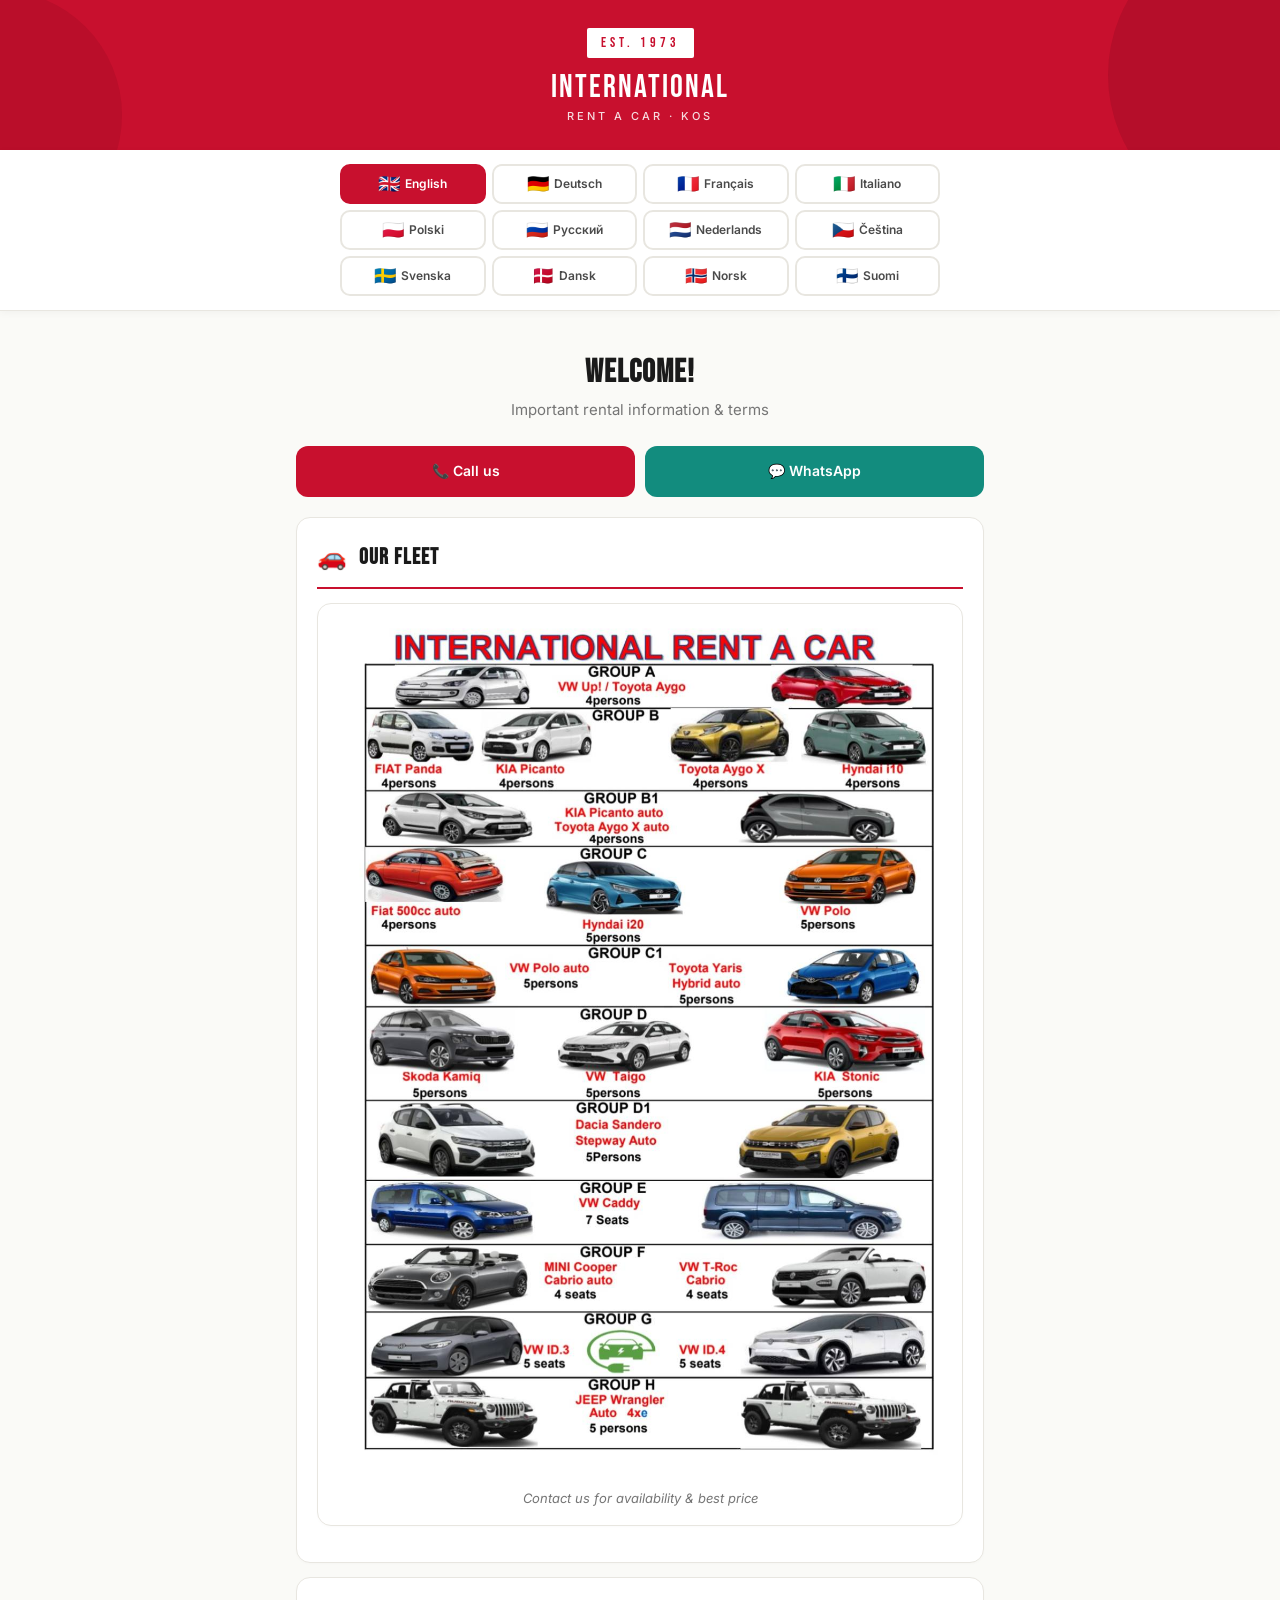
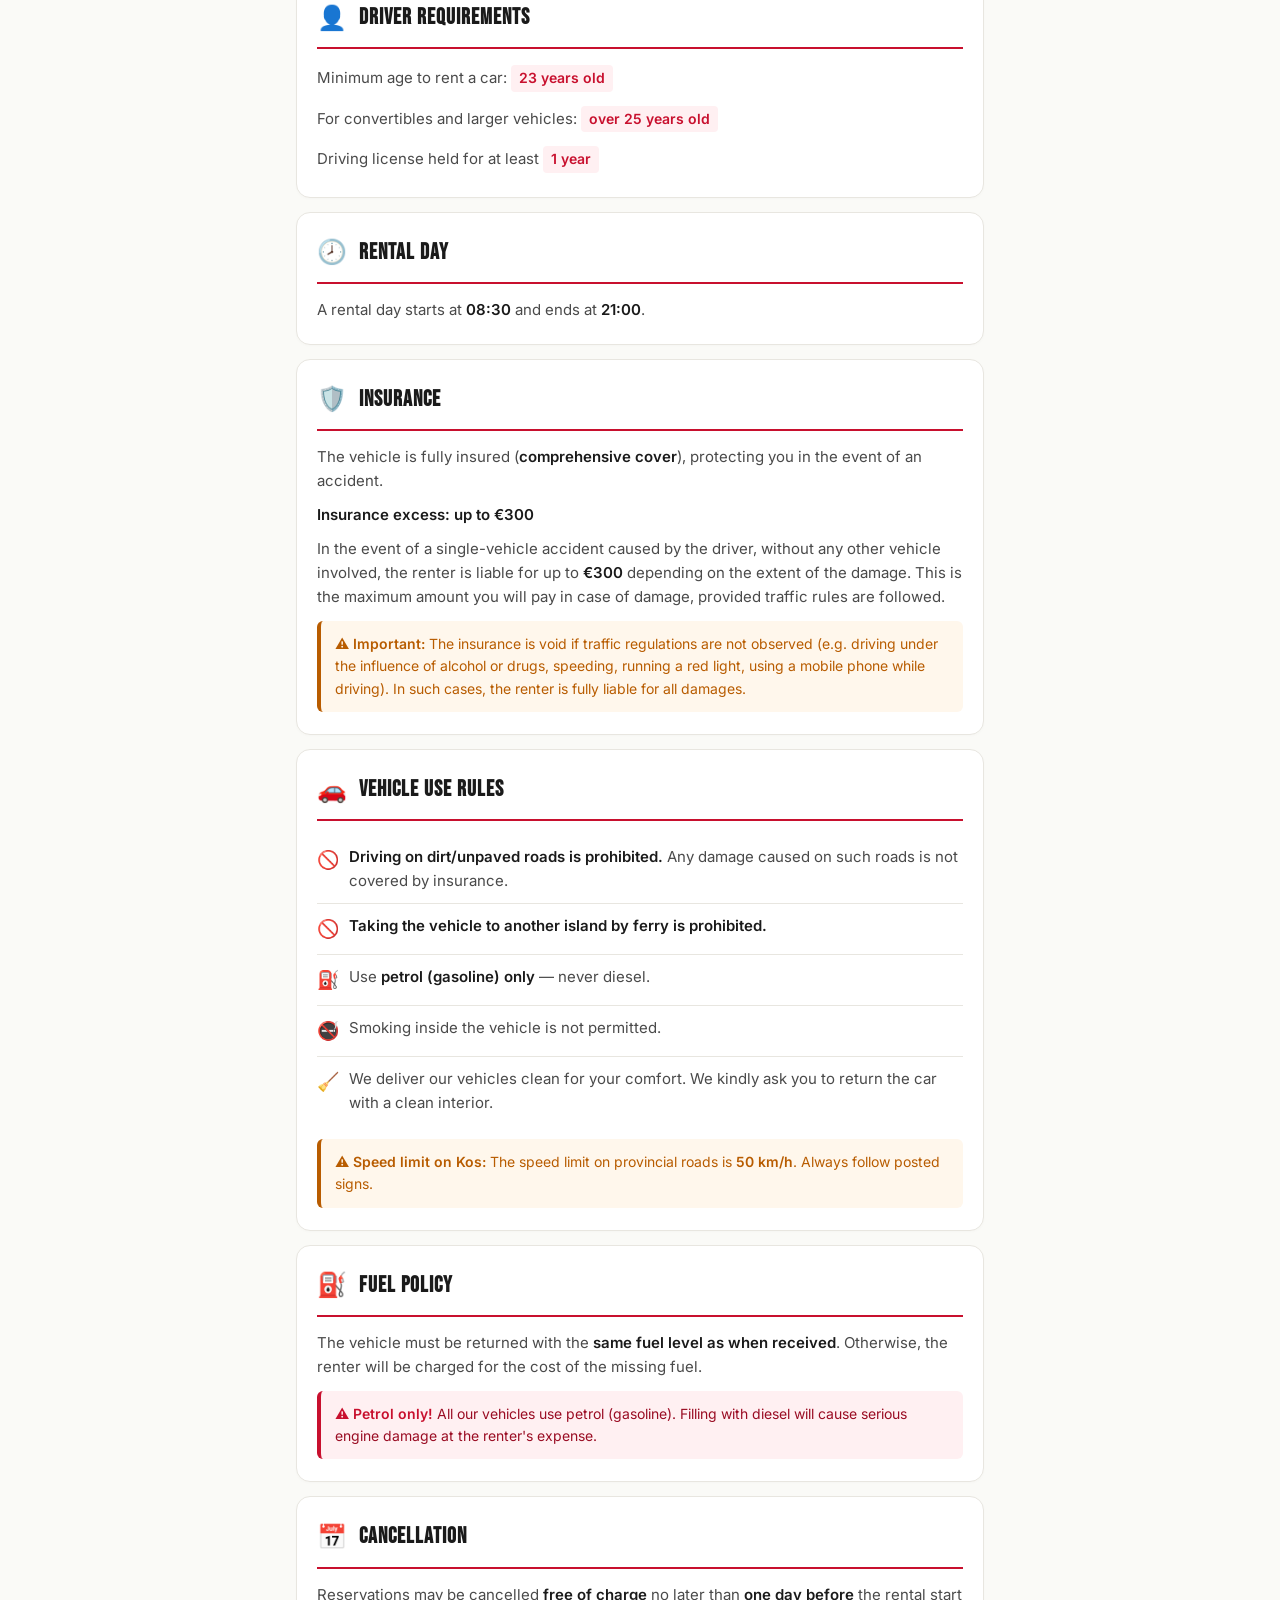
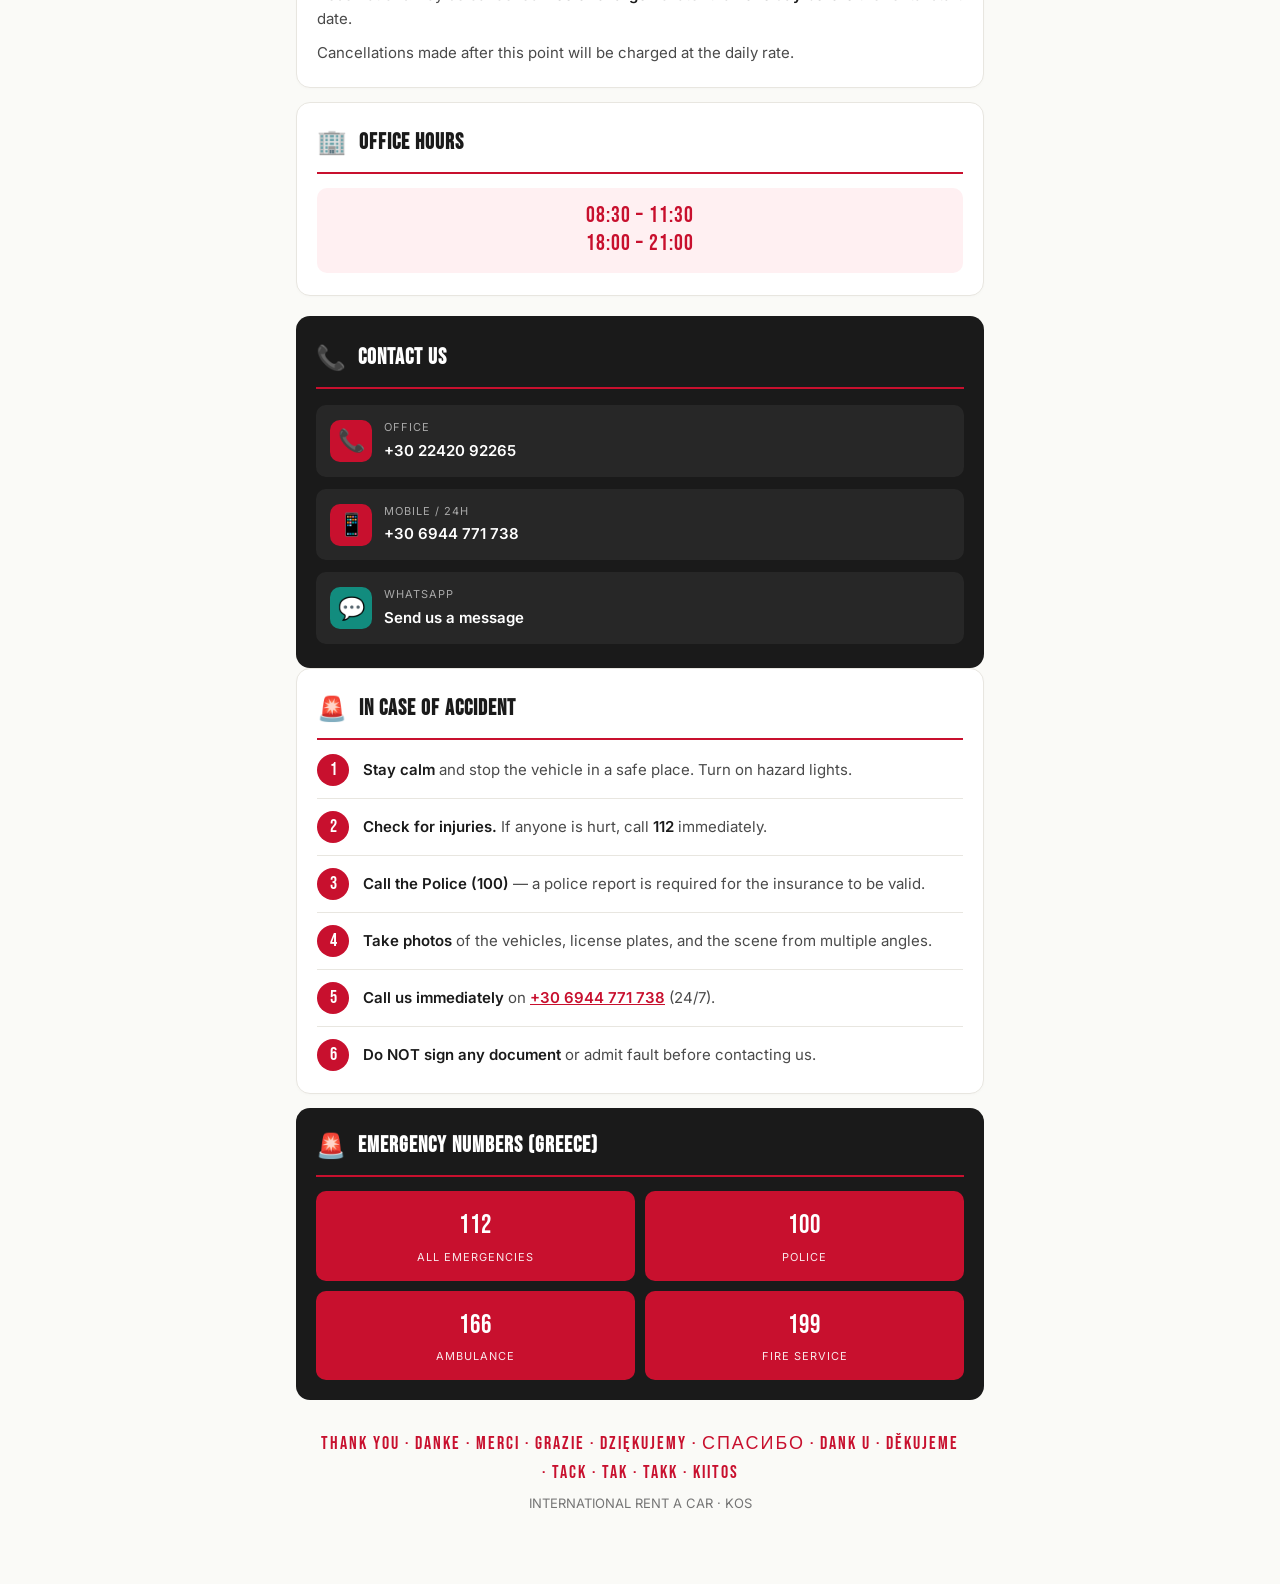
==== index.html @ 48544bf8 "Add files via upload" ====
<!DOCTYPE html>
<html lang="en">
<head>
<meta charset="UTF-8">
<meta name="viewport" content="width=device-width, initial-scale=1.0">
<title>International Rent A Car · Rental Information</title>
<link rel="preconnect" href="https://fonts.googleapis.com">
<link rel="preconnect" href="https://fonts.gstatic.com" crossorigin>
<link href="https://fonts.googleapis.com/css2?family=Bebas+Neue&family=Inter:wght@400;500;600;700&display=swap" rel="stylesheet">
<style>
  :root {
    --red: #c8102e;
    --red-dark: #9a0c23;
    --red-soft: #fff0f2;
    --ink: #1a1a1a;
    --ink-soft: #4a4a4a;
    --ink-mute: #757575;
    --bg: #fafaf7;
    --card: #ffffff;
    --line: #e8e6e0;
    --warn: #b85c00;
    --warn-bg: #fff7ec;
    --green: #128c7e;
    --green-dark: #075e54;
  }

  * { box-sizing: border-box; margin: 0; padding: 0; }
  html { scroll-behavior: smooth; }

  body {
    font-family: 'Inter', -apple-system, BlinkMacSystemFont, sans-serif;
    background: var(--bg);
    color: var(--ink);
    line-height: 1.6;
    -webkit-font-smoothing: antialiased;
    min-height: 100vh;
  }

  .header {
    background: var(--red);
    color: white;
    padding: 28px 20px 24px;
    text-align: center;
    position: relative;
    overflow: hidden;
  }

  .header::before {
    content: '';
    position: absolute;
    top: -50%;
    right: -10%;
    width: 300px;
    height: 300px;
    background: var(--red-dark);
    border-radius: 50%;
    opacity: 0.4;
  }

  .header::after {
    content: '';
    position: absolute;
    bottom: -60%;
    left: -10%;
    width: 250px;
    height: 250px;
    background: var(--red-dark);
    border-radius: 50%;
    opacity: 0.3;
  }

  .header-content { position: relative; z-index: 2; }

  .logo-mark {
    display: inline-block;
    font-family: 'Bebas Neue', sans-serif;
    font-size: 14px;
    letter-spacing: 4px;
    background: white;
    color: var(--red);
    padding: 4px 14px;
    border-radius: 2px;
    margin-bottom: 14px;
  }

  .logo-name {
    font-family: 'Bebas Neue', sans-serif;
    font-size: 32px;
    letter-spacing: 2px;
    line-height: 1;
    margin-bottom: 4px;
  }

  .logo-tagline {
    font-size: 11px;
    letter-spacing: 3px;
    text-transform: uppercase;
    opacity: 0.85;
    font-weight: 500;
  }

  .lang-switcher {
    background: white;
    border-bottom: 1px solid var(--line);
    padding: 14px 12px;
    position: sticky;
    top: 0;
    z-index: 100;
    box-shadow: 0 2px 8px rgba(0,0,0,0.04);
  }

  .lang-grid {
    display: grid;
    grid-template-columns: repeat(4, 1fr);
    gap: 6px;
    max-width: 600px;
    margin: 0 auto;
  }

  .lang-btn {
    background: white;
    border: 2px solid var(--line);
    border-radius: 10px;
    padding: 8px 6px;
    cursor: pointer;
    font-family: inherit;
    font-size: 12px;
    font-weight: 600;
    color: var(--ink-soft);
    display: flex;
    align-items: center;
    justify-content: center;
    gap: 5px;
    transition: all 0.2s;
    white-space: nowrap;
    min-height: 40px;
    overflow: hidden;
    text-overflow: ellipsis;
  }

  .lang-btn:hover { border-color: var(--red); color: var(--red); }
  .lang-btn.active {
    background: var(--red);
    border-color: var(--red);
    color: white;
  }

  .flag { font-size: 18px; line-height: 1; }

  .container {
    max-width: 720px;
    margin: 0 auto;
    padding: 24px 16px 60px;
  }

  .lang-content { display: none; }
  .lang-content.active { display: block; animation: fadeIn 0.3s ease; }

  @keyframes fadeIn {
    from { opacity: 0; transform: translateY(8px); }
    to { opacity: 1; transform: translateY(0); }
  }

  .welcome {
    text-align: center;
    margin-bottom: 24px;
    padding: 20px 16px 0;
  }

  .welcome h1 {
    font-family: 'Bebas Neue', sans-serif;
    font-size: 32px;
    letter-spacing: 1px;
    color: var(--ink);
    margin-bottom: 8px;
    line-height: 1.1;
  }

  .welcome p {
    color: var(--ink-mute);
    font-size: 15px;
  }

  .quick-actions {
    display: grid;
    grid-template-columns: 1fr 1fr;
    gap: 10px;
    margin-bottom: 20px;
  }

  .quick-btn {
    display: flex;
    align-items: center;
    justify-content: center;
    gap: 8px;
    padding: 14px 12px;
    border-radius: 12px;
    text-decoration: none;
    font-weight: 600;
    font-size: 14px;
    transition: transform 0.15s;
    color: white;
  }

  .quick-btn:active { transform: scale(0.97); }
  .quick-btn.call { background: var(--red); }
  .quick-btn.whatsapp { background: var(--green); }

  /* Fleet inline section */
  .fleet-image-card {
    background: var(--card);
    border-radius: 14px;
    padding: 16px;
    margin-bottom: 14px;
    border: 1px solid var(--line);
    box-shadow: 0 1px 3px rgba(0,0,0,0.02);
    text-align: center;
  }

  .fleet-image-card img {
    width: 100%;
    max-width: 100%;
    height: auto;
    border-radius: 8px;
    display: block;
  }

  .fleet-image-card .fleet-note {
    margin-top: 12px;
    font-size: 13px;
    color: var(--ink-mute);
    font-style: italic;
  }

  .section {
    background: var(--card);
    border-radius: 14px;
    padding: 22px 20px;
    margin-bottom: 14px;
    border: 1px solid var(--line);
    box-shadow: 0 1px 3px rgba(0,0,0,0.02);
  }

  .section-header {
    display: flex;
    align-items: center;
    gap: 12px;
    margin-bottom: 14px;
    padding-bottom: 12px;
    border-bottom: 2px solid var(--red);
  }

  .section-icon { font-size: 24px; line-height: 1; }

  .section-title {
    font-family: 'Bebas Neue', sans-serif;
    font-size: 22px;
    letter-spacing: 1px;
    color: var(--ink);
  }

  .section p {
    color: var(--ink-soft);
    font-size: 15px;
    margin-bottom: 10px;
  }

  .section p:last-child { margin-bottom: 0; }

  .section strong {
    color: var(--ink);
    font-weight: 600;
  }

  .highlight {
    background: var(--red-soft);
    color: var(--red);
    padding: 2px 8px;
    border-radius: 4px;
    font-weight: 600;
    font-size: 14px;
    display: inline-block;
    margin: 2px 0;
  }

  .warning-box {
    background: var(--warn-bg);
    border-left: 4px solid var(--warn);
    padding: 12px 14px;
    border-radius: 6px;
    margin-top: 12px;
    font-size: 14px;
    color: var(--warn);
  }

  .warning-box strong { color: var(--warn); }

  .danger-box {
    background: #fff0f2;
    border-left: 4px solid var(--red);
    padding: 12px 14px;
    border-radius: 6px;
    margin-top: 12px;
    font-size: 14px;
    color: var(--red-dark);
  }

  .danger-box strong { color: var(--red); }

  .steps {
    counter-reset: step;
    margin-top: 8px;
  }

  .step {
    display: flex;
    gap: 14px;
    padding: 12px 0;
    border-bottom: 1px solid var(--line);
  }

  .step:last-child { border-bottom: none; padding-bottom: 0; }
  .step:first-child { padding-top: 0; }

  .step-num {
    counter-increment: step;
    flex-shrink: 0;
    width: 32px;
    height: 32px;
    background: var(--red);
    color: white;
    border-radius: 50%;
    display: flex;
    align-items: center;
    justify-content: center;
    font-family: 'Bebas Neue', sans-serif;
    font-size: 18px;
  }

  .step-num::before { content: counter(step); }

  .step-text {
    flex: 1;
    color: var(--ink-soft);
    font-size: 15px;
    padding-top: 4px;
  }

  .step-text strong { color: var(--ink); }

  .rules-list {
    margin-top: 8px;
    padding: 0;
    list-style: none;
  }

  .rules-list li {
    padding: 10px 0;
    border-bottom: 1px solid var(--line);
    color: var(--ink-soft);
    font-size: 15px;
    display: flex;
    gap: 10px;
    align-items: flex-start;
  }

  .rules-list li:last-child { border-bottom: none; }

  .rules-list .rule-icon {
    flex-shrink: 0;
    font-size: 18px;
    margin-top: 1px;
  }

  .contact-card {
    background: var(--ink);
    color: white;
    border-radius: 14px;
    padding: 24px 20px;
    margin-top: 20px;
  }

  .contact-card .section-title { color: white; }
  .contact-card .section-header { border-bottom-color: var(--red); }

  .contact-grid {
    display: grid;
    gap: 12px;
    margin-top: 16px;
  }

  .contact-item {
    background: rgba(255,255,255,0.06);
    padding: 14px;
    border-radius: 10px;
    display: flex;
    align-items: center;
    gap: 12px;
    text-decoration: none;
    color: white;
    transition: background 0.2s;
  }

  .contact-item:hover, .contact-item:active {
    background: rgba(255,255,255,0.12);
  }

  .contact-icon {
    font-size: 22px;
    background: var(--red);
    width: 42px;
    height: 42px;
    border-radius: 10px;
    display: flex;
    align-items: center;
    justify-content: center;
    flex-shrink: 0;
  }

  .contact-icon.wa { background: var(--green); }

  .contact-text { text-align: left; flex: 1; }

  .contact-label {
    font-size: 11px;
    text-transform: uppercase;
    letter-spacing: 1px;
    opacity: 0.6;
    margin-bottom: 2px;
  }

  .contact-value {
    font-size: 15px;
    font-weight: 600;
  }

  .hours-display {
    background: var(--red-soft);
    border-radius: 10px;
    padding: 14px 16px;
    text-align: center;
    margin-top: 8px;
  }

  .hours-display .time {
    font-family: 'Bebas Neue', sans-serif;
    font-size: 22px;
    color: var(--red);
    letter-spacing: 1px;
    line-height: 1.3;
  }

  .emergency {
    background: #1a1a1a;
    border-radius: 14px;
    padding: 20px;
    margin-top: 14px;
    color: white;
  }

  .emergency .section-title { color: white; }

  .emergency-grid {
    display: grid;
    grid-template-columns: 1fr 1fr;
    gap: 10px;
    margin-top: 12px;
  }

  .emergency-item {
    background: var(--red);
    padding: 14px 10px;
    border-radius: 10px;
    text-align: center;
    text-decoration: none;
    color: white;
    transition: transform 0.2s;
  }

  .emergency-item:active { transform: scale(0.97); }

  .emergency-number {
    font-family: 'Bebas Neue', sans-serif;
    font-size: 26px;
    letter-spacing: 1px;
  }

  .emergency-label {
    font-size: 11px;
    text-transform: uppercase;
    letter-spacing: 1px;
    margin-top: 2px;
    opacity: 0.9;
  }

  .footer {
    text-align: center;
    padding: 30px 20px 10px;
    color: var(--ink-mute);
    font-size: 13px;
  }

  .footer .thanks {
    font-family: 'Bebas Neue', sans-serif;
    font-size: 18px;
    letter-spacing: 2px;
    color: var(--red);
    margin-bottom: 6px;
  }

  @media (max-width: 480px) {
    .logo-name { font-size: 26px; }
    .welcome h1 { font-size: 26px; }
    .section-title { font-size: 19px; }
    .lang-btn { font-size: 11px; padding: 6px 4px; gap: 3px; }
    .lang-grid { grid-template-columns: repeat(3, 1fr); gap: 5px; }
    .flag { font-size: 14px; }
    .container { padding: 20px 12px 40px; }
    .section { padding: 18px 16px; }
    .quick-btn { font-size: 13px; padding: 12px 8px; }
  }
</style>
</head>
<body>

<header class="header">
  <div class="header-content">
    <div class="logo-mark">EST. 1973</div>
    <div class="logo-name">INTERNATIONAL</div>
    <div class="logo-tagline">RENT A CAR · KOS</div>
  </div>
</header>

<nav class="lang-switcher">
  <div class="lang-grid">
    <button class="lang-btn" data-lang="en"><span class="flag">🇬🇧</span> English</button>
    <button class="lang-btn" data-lang="de"><span class="flag">🇩🇪</span> Deutsch</button>
    <button class="lang-btn" data-lang="fr"><span class="flag">🇫🇷</span> Français</button>
    <button class="lang-btn" data-lang="it"><span class="flag">🇮🇹</span> Italiano</button>
    <button class="lang-btn" data-lang="pl"><span class="flag">🇵🇱</span> Polski</button>
    <button class="lang-btn" data-lang="ru"><span class="flag">🇷🇺</span> Русский</button>
    <button class="lang-btn" data-lang="nl"><span class="flag">🇳🇱</span> Nederlands</button>
    <button class="lang-btn" data-lang="cs"><span class="flag">🇨🇿</span> Čeština</button>
    <button class="lang-btn" data-lang="sv"><span class="flag">🇸🇪</span> Svenska</button>
    <button class="lang-btn" data-lang="da"><span class="flag">🇩🇰</span> Dansk</button>
    <button class="lang-btn" data-lang="no"><span class="flag">🇳🇴</span> Norsk</button>
    <button class="lang-btn" data-lang="fi"><span class="flag">🇫🇮</span> Suomi</button>
  </div>
</nav>

<main class="container">

<!-- ENGLISH -->
<div class="lang-content" data-lang="en">
  <div class="welcome">
    <h1>Welcome!</h1>
    <p>Important rental information & terms</p>
  </div>

  <div class="quick-actions">
    <a href="tel:+302242092265" class="quick-btn call">📞 Call us</a>
    <a href="https://wa.me/306944771738" class="quick-btn whatsapp" target="_blank">💬 WhatsApp</a>
  </div>

  <div class="section">
    <div class="section-header"><span class="section-icon">🚗</span><h2 class="section-title">Our Fleet</h2></div>
    <div class="fleet-image-card">
      <img src="fleet.jpg" alt="Our fleet of cars" loading="lazy">
      <div class="fleet-note">Contact us for availability & best price</div>
    </div>
  </div>

  <div class="section">
    <div class="section-header"><span class="section-icon">👤</span><h2 class="section-title">Driver Requirements</h2></div>
    <p>Minimum age to rent a car: <span class="highlight">23 years old</span></p>
    <p>For convertibles and larger vehicles: <span class="highlight">over 25 years old</span></p>
    <p>Driving license held for at least <span class="highlight">1 year</span></p>
  </div>

  <div class="section">
    <div class="section-header"><span class="section-icon">🕗</span><h2 class="section-title">Rental Day</h2></div>
    <p>A rental day starts at <strong>08:30</strong> and ends at <strong>21:00</strong>.</p>
  </div>

  <div class="section">
    <div class="section-header"><span class="section-icon">🛡️</span><h2 class="section-title">Insurance</h2></div>
    <p>The vehicle is fully insured (<strong>comprehensive cover</strong>), protecting you in the event of an accident.</p>
    <p><strong>Insurance excess: up to €300</strong></p>
    <p>In the event of a single-vehicle accident caused by the driver, without any other vehicle involved, the renter is liable for up to <strong>€300</strong> depending on the extent of the damage. This is the maximum amount you will pay in case of damage, provided traffic rules are followed.</p>
    <div class="warning-box"><strong>⚠️ Important:</strong> The insurance is void if traffic regulations are not observed (e.g. driving under the influence of alcohol or drugs, speeding, running a red light, using a mobile phone while driving). In such cases, the renter is fully liable for all damages.</div>
  </div>

  <div class="section">
    <div class="section-header"><span class="section-icon">🚗</span><h2 class="section-title">Vehicle Use Rules</h2></div>
    <ul class="rules-list">
      <li><span class="rule-icon">🚫</span><span><strong>Driving on dirt/unpaved roads is prohibited.</strong> Any damage caused on such roads is not covered by insurance.</span></li>
      <li><span class="rule-icon">🚫</span><span><strong>Taking the vehicle to another island by ferry is prohibited.</strong></span></li>
      <li><span class="rule-icon">⛽</span><span>Use <strong>petrol (gasoline) only</strong> — never diesel.</span></li>
      <li><span class="rule-icon">🚭</span><span>Smoking inside the vehicle is not permitted.</span></li>
      <li><span class="rule-icon">🧹</span><span>We deliver our vehicles clean for your comfort. We kindly ask you to return the car with a clean interior.</span></li>
    </ul>
    <div class="warning-box" style="margin-top: 14px;"><strong>⚠️ Speed limit on Kos:</strong> The speed limit on provincial roads is <strong>50 km/h</strong>. Always follow posted signs.</div>
  </div>

  <div class="section">
    <div class="section-header"><span class="section-icon">⛽</span><h2 class="section-title">Fuel Policy</h2></div>
    <p>The vehicle must be returned with the <strong>same fuel level as when received</strong>. Otherwise, the renter will be charged for the cost of the missing fuel.</p>
    <div class="danger-box"><strong>⚠️ Petrol only!</strong> All our vehicles use petrol (gasoline). Filling with diesel will cause serious engine damage at the renter's expense.</div>
  </div>

  <div class="section">
    <div class="section-header"><span class="section-icon">📅</span><h2 class="section-title">Cancellation</h2></div>
    <p>Reservations may be cancelled <strong>free of charge</strong> no later than <strong>one day before</strong> the rental start date.</p>
    <p>Cancellations made after this point will be charged at the daily rate.</p>
  </div>

  <div class="section">
    <div class="section-header"><span class="section-icon">🏢</span><h2 class="section-title">Office Hours</h2></div>
    <div class="hours-display">
      <div class="time">08:30 – 11:30</div>
      <div class="time">18:00 – 21:00</div>
    </div>
  </div>

  <div class="contact-card">
    <div class="section-header"><span class="section-icon">📞</span><h2 class="section-title">Contact Us</h2></div>
    <div class="contact-grid">
      <a href="tel:+302242092265" class="contact-item">
        <div class="contact-icon">📞</div>
        <div class="contact-text"><div class="contact-label">Office</div><div class="contact-value">+30 22420 92265</div></div>
      </a>
      <a href="tel:+306944771738" class="contact-item">
        <div class="contact-icon">📱</div>
        <div class="contact-text"><div class="contact-label">Mobile / 24h</div><div class="contact-value">+30 6944 771 738</div></div>
      </a>
      <a href="https://wa.me/306944771738" target="_blank" class="contact-item">
        <div class="contact-icon wa">💬</div>
        <div class="contact-text"><div class="contact-label">WhatsApp</div><div class="contact-value">Send us a message</div></div>
      </a>
    </div>
  </div>

  <div class="section">
    <div class="section-header"><span class="section-icon">🚨</span><h2 class="section-title">In Case of Accident</h2></div>
    <div class="steps">
      <div class="step"><div class="step-num"></div><div class="step-text"><strong>Stay calm</strong> and stop the vehicle in a safe place. Turn on hazard lights.</div></div>
      <div class="step"><div class="step-num"></div><div class="step-text"><strong>Check for injuries.</strong> If anyone is hurt, call <strong>112</strong> immediately.</div></div>
      <div class="step"><div class="step-num"></div><div class="step-text"><strong>Call the Police (100)</strong> — a police report is required for the insurance to be valid.</div></div>
      <div class="step"><div class="step-num"></div><div class="step-text"><strong>Take photos</strong> of the vehicles, license plates, and the scene from multiple angles.</div></div>
      <div class="step"><div class="step-num"></div><div class="step-text"><strong>Call us immediately</strong> on <a href="tel:+306944771738" style="color: var(--red); font-weight: 600;">+30 6944 771 738</a> (24/7).</div></div>
      <div class="step"><div class="step-num"></div><div class="step-text"><strong>Do NOT sign any document</strong> or admit fault before contacting us.</div></div>
    </div>
  </div>

  <div class="emergency">
    <div class="section-header"><span class="section-icon">🚨</span><h2 class="section-title">Emergency Numbers (Greece)</h2></div>
    <div class="emergency-grid">
      <a href="tel:112" class="emergency-item"><div class="emergency-number">112</div><div class="emergency-label">All Emergencies</div></a>
      <a href="tel:100" class="emergency-item"><div class="emergency-number">100</div><div class="emergency-label">Police</div></a>
      <a href="tel:166" class="emergency-item"><div class="emergency-number">166</div><div class="emergency-label">Ambulance</div></a>
      <a href="tel:199" class="emergency-item"><div class="emergency-number">199</div><div class="emergency-label">Fire Service</div></a>
    </div>
  </div>
</div>

<!-- GERMAN -->
<div class="lang-content" data-lang="de">
  <div class="welcome">
    <h1>Willkommen!</h1>
    <p>Wichtige Mietinformationen & Bedingungen</p>
  </div>

  <div class="quick-actions">
    <a href="tel:+302242092265" class="quick-btn call">📞 Anrufen</a>
    <a href="https://wa.me/306944771738" class="quick-btn whatsapp" target="_blank">💬 WhatsApp</a>
  </div>

  <div class="section">
    <div class="section-header"><span class="section-icon">🚗</span><h2 class="section-title">Unsere Flotte</h2></div>
    <div class="fleet-image-card">
      <img src="fleet.jpg" alt="Unsere Fahrzeugflotte" loading="lazy">
      <div class="fleet-note">Kontaktieren Sie uns für Verfügbarkeit & besten Preis</div>
    </div>
  </div>

  <div class="section">
    <div class="section-header"><span class="section-icon">👤</span><h2 class="section-title">Anforderungen an den Fahrer</h2></div>
    <p>Mindestalter zum Mieten eines Fahrzeugs: <span class="highlight">23 Jahre</span></p>
    <p>Für Cabriolets und größere Fahrzeuge: <span class="highlight">über 25 Jahre</span></p>
    <p>Führerschein seit mindestens <span class="highlight">1 Jahr</span></p>
  </div>

  <div class="section">
    <div class="section-header"><span class="section-icon">🕗</span><h2 class="section-title">Miettag</h2></div>
    <p>Ein Miettag beginnt um <strong>08:30 Uhr</strong> und endet um <strong>21:00 Uhr</strong>.</p>
  </div>

  <div class="section">
    <div class="section-header"><span class="section-icon">🛡️</span><h2 class="section-title">Versicherung</h2></div>
    <p>Das Fahrzeug ist <strong>vollkaskoversichert</strong> und schützt Sie im Falle eines Unfalls.</p>
    <p><strong>Selbstbeteiligung: bis zu 300 €</strong></p>
    <p>Im Falle eines Alleinunfalls, der vom Fahrer verursacht wurde und an dem kein anderes Fahrzeug beteiligt ist, haftet der Mieter je nach Schadensumfang mit bis zu <strong>300 €</strong>. Dies ist der Höchstbetrag, den Sie im Schadensfall zahlen, sofern die Verkehrsregeln eingehalten werden.</p>
    <div class="warning-box"><strong>⚠️ Wichtig:</strong> Die Versicherung erlischt, wenn Verkehrsregeln nicht eingehalten werden (z. B. Fahren unter Alkohol- oder Drogeneinfluss, Geschwindigkeitsüberschreitung, Überfahren einer roten Ampel, Handynutzung während der Fahrt). In solchen Fällen haftet der Mieter vollständig für alle Schäden.</div>
  </div>

  <div class="section">
    <div class="section-header"><span class="section-icon">🚗</span><h2 class="section-title">Nutzungsregeln</h2></div>
    <ul class="rules-list">
      <li><span class="rule-icon">🚫</span><span><strong>Das Fahren auf Schotter- oder unbefestigten Straßen ist verboten.</strong> Schäden auf solchen Straßen sind nicht versichert.</span></li>
      <li><span class="rule-icon">🚫</span><span><strong>Die Mitnahme des Fahrzeugs auf eine andere Insel mit der Fähre ist verboten.</strong></span></li>
      <li><span class="rule-icon">⛽</span><span>Nur <strong>Benzin tanken</strong> — niemals Diesel.</span></li>
      <li><span class="rule-icon">🚭</span><span>Rauchen im Fahrzeug ist nicht gestattet.</span></li>
      <li><span class="rule-icon">🧹</span><span>Wir übergeben unsere Fahrzeuge sauber für Ihren Komfort. Wir bitten Sie höflich, das Fahrzeug mit einem sauberen Innenraum zurückzugeben.</span></li>
    </ul>
    <div class="warning-box" style="margin-top: 14px;"><strong>⚠️ Geschwindigkeit auf Kos:</strong> Auf Landstraßen gilt eine Geschwindigkeitsbegrenzung von <strong>50 km/h</strong>. Beachten Sie immer die Schilder.</div>
  </div>

  <div class="section">
    <div class="section-header"><span class="section-icon">⛽</span><h2 class="section-title">Kraftstoff</h2></div>
    <p>Das Fahrzeug muss mit dem <strong>gleichen Kraftstoffstand zurückgegeben werden</strong>, mit dem es übergeben wurde. Andernfalls werden dem Mieter die Kosten für den fehlenden Kraftstoff in Rechnung gestellt.</p>
    <div class="danger-box"><strong>⚠️ Nur Benzin!</strong> Alle unsere Fahrzeuge fahren mit Benzin. Das Tanken von Diesel verursacht schwere Motorschäden auf Kosten des Mieters.</div>
  </div>

  <div class="section">
    <div class="section-header"><span class="section-icon">📅</span><h2 class="section-title">Stornierung</h2></div>
    <p>Reservierungen können <strong>kostenlos</strong> bis spätestens <strong>einen Tag vor</strong> Mietbeginn storniert werden.</p>
    <p>Spätere Stornierungen werden mit dem Tagessatz berechnet.</p>
  </div>

  <div class="section">
    <div class="section-header"><span class="section-icon">🏢</span><h2 class="section-title">Öffnungszeiten</h2></div>
    <div class="hours-display">
      <div class="time">08:30 – 11:30</div>
      <div class="time">18:00 – 21:00</div>
    </div>
  </div>

  <div class="contact-card">
    <div class="section-header"><span class="section-icon">📞</span><h2 class="section-title">Kontakt</h2></div>
    <div class="contact-grid">
      <a href="tel:+302242092265" class="contact-item">
        <div class="contact-icon">📞</div>
        <div class="contact-text"><div class="contact-label">Büro</div><div class="contact-value">+30 22420 92265</div></div>
      </a>
      <a href="tel:+306944771738" class="contact-item">
        <div class="contact-icon">📱</div>
        <div class="contact-text"><div class="contact-label">Mobil / 24h</div><div class="contact-value">+30 6944 771 738</div></div>
      </a>
      <a href="https://wa.me/306944771738" target="_blank" class="contact-item">
        <div class="contact-icon wa">💬</div>
        <div class="contact-text"><div class="contact-label">WhatsApp</div><div class="contact-value">Nachricht senden</div></div>
      </a>
    </div>
  </div>

  <div class="section">
    <div class="section-header"><span class="section-icon">🚨</span><h2 class="section-title">Im Falle eines Unfalls</h2></div>
    <div class="steps">
      <div class="step"><div class="step-num"></div><div class="step-text"><strong>Bleiben Sie ruhig</strong> und halten Sie das Fahrzeug an einem sicheren Ort an. Schalten Sie die Warnblinkanlage ein.</div></div>
      <div class="step"><div class="step-num"></div><div class="step-text"><strong>Prüfen Sie auf Verletzte.</strong> Bei Verletzungen sofort <strong>112</strong> anrufen.</div></div>
      <div class="step"><div class="step-num"></div><div class="step-text"><strong>Polizei rufen (100)</strong> — ein Polizeibericht ist für die Versicherung erforderlich.</div></div>
      <div class="step"><div class="step-num"></div><div class="step-text"><strong>Machen Sie Fotos</strong> von den Fahrzeugen, Kennzeichen und der Unfallstelle aus mehreren Blickwinkeln.</div></div>
      <div class="step"><div class="step-num"></div><div class="step-text"><strong>Rufen Sie uns sofort an</strong> unter <a href="tel:+306944771738" style="color: var(--red); font-weight: 600;">+30 6944 771 738</a> (24/7).</div></div>
      <div class="step"><div class="step-num"></div><div class="step-text"><strong>Unterschreiben Sie KEINE Dokumente</strong> und geben Sie keine Schuld zu, bevor Sie mit uns gesprochen haben.</div></div>
    </div>
  </div>

  <div class="emergency">
    <div class="section-header"><span class="section-icon">🚨</span><h2 class="section-title">Notrufnummern (Griechenland)</h2></div>
    <div class="emergency-grid">
      <a href="tel:112" class="emergency-item"><div class="emergency-number">112</div><div class="emergency-label">Alle Notfälle</div></a>
      <a href="tel:100" class="emergency-item"><div class="emergency-number">100</div><div class="emergency-label">Polizei</div></a>
      <a href="tel:166" class="emergency-item"><div class="emergency-number">166</div><div class="emergency-label">Krankenwagen</div></a>
      <a href="tel:199" class="emergency-item"><div class="emergency-number">199</div><div class="emergency-label">Feuerwehr</div></a>
    </div>
  </div>
</div>

<!-- FRENCH -->
<div class="lang-content" data-lang="fr">
  <div class="welcome">
    <h1>Bienvenue !</h1>
    <p>Informations et conditions de location</p>
  </div>

  <div class="quick-actions">
    <a href="tel:+302242092265" class="quick-btn call">📞 Appeler</a>
    <a href="https://wa.me/306944771738" class="quick-btn whatsapp" target="_blank">💬 WhatsApp</a>
  </div>

  <div class="section">
    <div class="section-header"><span class="section-icon">🚗</span><h2 class="section-title">Notre Flotte</h2></div>
    <div class="fleet-image-card">
      <img src="fleet.jpg" alt="Notre flotte de voitures" loading="lazy">
      <div class="fleet-note">Contactez-nous pour la disponibilité & le meilleur prix</div>
    </div>
  </div>

  <div class="section">
    <div class="section-header"><span class="section-icon">👤</span><h2 class="section-title">Exigences pour le conducteur</h2></div>
    <p>Âge minimum pour louer une voiture : <span class="highlight">23 ans</span></p>
    <p>Pour les cabriolets et véhicules plus grands : <span class="highlight">plus de 25 ans</span></p>
    <p>Permis de conduire détenu depuis au moins <span class="highlight">1 an</span></p>
  </div>

  <div class="section">
    <div class="section-header"><span class="section-icon">🕗</span><h2 class="section-title">Journée de location</h2></div>
    <p>Une journée de location commence à <strong>08h30</strong> et se termine à <strong>21h00</strong>.</p>
  </div>

  <div class="section">
    <div class="section-header"><span class="section-icon">🛡️</span><h2 class="section-title">Assurance</h2></div>
    <p>Le véhicule est <strong>entièrement assuré (tous risques)</strong>, vous protégeant en cas d'accident.</p>
    <p><strong>Franchise d'assurance : jusqu'à 300 €</strong></p>
    <p>En cas d'accident impliquant un seul véhicule causé par le conducteur, sans autre véhicule impliqué, le locataire est responsable jusqu'à <strong>300 €</strong> selon l'étendue des dommages. Il s'agit du montant maximum que vous paierez en cas de dommage, sous réserve du respect du code de la route.</p>
    <div class="warning-box"><strong>⚠️ Important :</strong> L'assurance est annulée en cas de non-respect du code de la route (par exemple : conduite sous l'influence de l'alcool ou de drogues, excès de vitesse, brûlage de feu rouge, utilisation du téléphone portable au volant). Dans ces cas, le locataire est entièrement responsable de tous les dommages.</div>
  </div>

  <div class="section">
    <div class="section-header"><span class="section-icon">🚗</span><h2 class="section-title">Règles d'utilisation</h2></div>
    <ul class="rules-list">
      <li><span class="rule-icon">🚫</span><span><strong>La conduite sur des chemins de terre ou non goudronnés est interdite.</strong> Les dommages causés sur ces routes ne sont pas couverts par l'assurance.</span></li>
      <li><span class="rule-icon">🚫</span><span><strong>Il est interdit d'emmener le véhicule sur une autre île par ferry.</strong></span></li>
      <li><span class="rule-icon">⛽</span><span>Utilisez <strong>uniquement de l'essence</strong> — jamais de diesel.</span></li>
      <li><span class="rule-icon">🚭</span><span>Il est interdit de fumer dans le véhicule.</span></li>
      <li><span class="rule-icon">🧹</span><span>Nous livrons nos véhicules propres pour votre confort. Nous vous prions de bien vouloir restituer le véhicule avec un intérieur propre.</span></li>
    </ul>
    <div class="warning-box" style="margin-top: 14px;"><strong>⚠️ Vitesse à Kos :</strong> La vitesse limite sur les routes départementales est de <strong>50 km/h</strong>. Respectez toujours les panneaux.</div>
  </div>

  <div class="section">
    <div class="section-header"><span class="section-icon">⛽</span><h2 class="section-title">Carburant</h2></div>
    <p>Le véhicule doit être restitué avec <strong>le même niveau de carburant qu'à la prise en charge</strong>. Sinon, le locataire sera facturé pour le coût du carburant manquant.</p>
    <div class="danger-box"><strong>⚠️ Essence uniquement !</strong> Tous nos véhicules roulent à l'essence. Faire le plein de diesel causera de graves dommages au moteur aux frais du locataire.</div>
  </div>

  <div class="section">
    <div class="section-header"><span class="section-icon">📅</span><h2 class="section-title">Annulation</h2></div>
    <p>Les réservations peuvent être annulées <strong>gratuitement</strong> au plus tard <strong>un jour avant</strong> la date de début de location.</p>
    <p>Les annulations effectuées après ce délai seront facturées au tarif journalier.</p>
  </div>

  <div class="section">
    <div class="section-header"><span class="section-icon">🏢</span><h2 class="section-title">Heures d'ouverture</h2></div>
    <div class="hours-display">
      <div class="time">08h30 – 11h30</div>
      <div class="time">18h00 – 21h00</div>
    </div>
  </div>

  <div class="contact-card">
    <div class="section-header"><span class="section-icon">📞</span><h2 class="section-title">Contactez-nous</h2></div>
    <div class="contact-grid">
      <a href="tel:+302242092265" class="contact-item">
        <div class="contact-icon">📞</div>
        <div class="contact-text"><div class="contact-label">Bureau</div><div class="contact-value">+30 22420 92265</div></div>
      </a>
      <a href="tel:+306944771738" class="contact-item">
        <div class="contact-icon">📱</div>
        <div class="contact-text"><div class="contact-label">Mobile / 24h</div><div class="contact-value">+30 6944 771 738</div></div>
      </a>
      <a href="https://wa.me/306944771738" target="_blank" class="contact-item">
        <div class="contact-icon wa">💬</div>
        <div class="contact-text"><div class="contact-label">WhatsApp</div><div class="contact-value">Envoyer un message</div></div>
      </a>
    </div>
  </div>

  <div class="section">
    <div class="section-header"><span class="section-icon">🚨</span><h2 class="section-title">En cas d'accident</h2></div>
    <div class="steps">
      <div class="step"><div class="step-num"></div><div class="step-text"><strong>Restez calme</strong> et arrêtez le véhicule dans un endroit sûr. Allumez les feux de détresse.</div></div>
      <div class="step"><div class="step-num"></div><div class="step-text"><strong>Vérifiez s'il y a des blessés.</strong> En cas de blessure, appelez immédiatement le <strong>112</strong>.</div></div>
      <div class="step"><div class="step-num"></div><div class="step-text"><strong>Appelez la police (100)</strong> — un rapport de police est nécessaire pour la validité de l'assurance.</div></div>
      <div class="step"><div class="step-num"></div><div class="step-text"><strong>Prenez des photos</strong> des véhicules, des plaques d'immatriculation et de la scène sous plusieurs angles.</div></div>
      <div class="step"><div class="step-num"></div><div class="step-text"><strong>Appelez-nous immédiatement</strong> au <a href="tel:+306944771738" style="color: var(--red); font-weight: 600;">+30 6944 771 738</a> (24h/24).</div></div>
      <div class="step"><div class="step-num"></div><div class="step-text"><strong>NE signez aucun document</strong> et ne reconnaissez aucune responsabilité avant de nous avoir contactés.</div></div>
    </div>
  </div>

  <div class="emergency">
    <div class="section-header"><span class="section-icon">🚨</span><h2 class="section-title">Numéros d'urgence (Grèce)</h2></div>
    <div class="emergency-grid">
      <a href="tel:112" class="emergency-item"><div class="emergency-number">112</div><div class="emergency-label">Toutes urgences</div></a>
      <a href="tel:100" class="emergency-item"><div class="emergency-number">100</div><div class="emergency-label">Police</div></a>
      <a href="tel:166" class="emergency-item"><div class="emergency-number">166</div><div class="emergency-label">Ambulance</div></a>
      <a href="tel:199" class="emergency-item"><div class="emergency-number">199</div><div class="emergency-label">Pompiers</div></a>
    </div>
  </div>
</div>

<!-- ITALIAN -->
<div class="lang-content" data-lang="it">
  <div class="welcome">
    <h1>Benvenuti!</h1>
    <p>Informazioni e condizioni di noleggio</p>
  </div>

  <div class="quick-actions">
    <a href="tel:+302242092265" class="quick-btn call">📞 Chiamaci</a>
    <a href="https://wa.me/306944771738" class="quick-btn whatsapp" target="_blank">💬 WhatsApp</a>
  </div>

  <div class="section">
    <div class="section-header"><span class="section-icon">🚗</span><h2 class="section-title">La Nostra Flotta</h2></div>
    <div class="fleet-image-card">
      <img src="fleet.jpg" alt="La nostra flotta di auto" loading="lazy">
      <div class="fleet-note">Contattateci per disponibilità e miglior prezzo</div>
    </div>
  </div>

  <div class="section">
    <div class="section-header"><span class="section-icon">👤</span><h2 class="section-title">Requisiti del conducente</h2></div>
    <p>Età minima per noleggiare un'auto: <span class="highlight">23 anni</span></p>
    <p>Per cabriolet e veicoli più grandi: <span class="highlight">oltre 25 anni</span></p>
    <p>Patente di guida posseduta da almeno <span class="highlight">1 anno</span></p>
  </div>

  <div class="section">
    <div class="section-header"><span class="section-icon">🕗</span><h2 class="section-title">Giornata di noleggio</h2></div>
    <p>Una giornata di noleggio inizia alle <strong>08:30</strong> e termina alle <strong>21:00</strong>.</p>
  </div>

  <div class="section">
    <div class="section-header"><span class="section-icon">🛡️</span><h2 class="section-title">Assicurazione</h2></div>
    <p>Il veicolo è <strong>completamente assicurato (kasko)</strong>, proteggendovi in caso di incidente.</p>
    <p><strong>Franchigia assicurativa: fino a 300 €</strong></p>
    <p>In caso di incidente con un solo veicolo causato dal conducente, senza coinvolgimento di altri veicoli, il noleggiatore è responsabile fino a <strong>300 €</strong> a seconda dell'entità del danno. Questo è l'importo massimo che pagherete in caso di danno, a condizione che siano rispettate le regole del traffico.</p>
    <div class="warning-box"><strong>⚠️ Importante:</strong> L'assicurazione è invalida se non vengono rispettate le norme stradali (ad es. guida sotto l'effetto di alcol o droghe, eccesso di velocità, passaggio con il rosso, uso del telefono cellulare durante la guida). In tali casi, il noleggiatore è pienamente responsabile per tutti i danni.</div>
  </div>

  <div class="section">
    <div class="section-header"><span class="section-icon">🚗</span><h2 class="section-title">Regole d'uso del veicolo</h2></div>
    <ul class="rules-list">
      <li><span class="rule-icon">🚫</span><span><strong>È vietato guidare su strade sterrate o non asfaltate.</strong> I danni causati su tali strade non sono coperti dall'assicurazione.</span></li>
      <li><span class="rule-icon">🚫</span><span><strong>È vietato portare il veicolo su un'altra isola tramite traghetto.</strong></span></li>
      <li><span class="rule-icon">⛽</span><span>Utilizzare <strong>solo benzina</strong> — mai gasolio.</span></li>
      <li><span class="rule-icon">🚭</span><span>È vietato fumare all'interno del veicolo.</span></li>
      <li><span class="rule-icon">🧹</span><span>Consegniamo i nostri veicoli puliti per il vostro comfort. Vi chiediamo gentilmente di restituire il veicolo con l'interno pulito.</span></li>
    </ul>
    <div class="warning-box" style="margin-top: 14px;"><strong>⚠️ Velocità a Kos:</strong> Il limite di velocità sulle strade provinciali è di <strong>50 km/h</strong>. Seguite sempre la segnaletica.</div>
  </div>

  <div class="section">
    <div class="section-header"><span class="section-icon">⛽</span><h2 class="section-title">Carburante</h2></div>
    <p>Il veicolo deve essere restituito con <strong>lo stesso livello di carburante con cui è stato ricevuto</strong>. In caso contrario, al noleggiatore verrà addebitato il costo del carburante mancante.</p>
    <div class="danger-box"><strong>⚠️ Solo benzina!</strong> Tutti i nostri veicoli utilizzano benzina. Fare rifornimento di gasolio causerà gravi danni al motore a spese del noleggiatore.</div>
  </div>

  <div class="section">
    <div class="section-header"><span class="section-icon">📅</span><h2 class="section-title">Cancellazione</h2></div>
    <p>Le prenotazioni possono essere cancellate <strong>gratuitamente</strong> entro e non oltre <strong>un giorno prima</strong> della data di inizio del noleggio.</p>
    <p>Le cancellazioni effettuate dopo tale termine saranno addebitate alla tariffa giornaliera.</p>
  </div>

  <div class="section">
    <div class="section-header"><span class="section-icon">🏢</span><h2 class="section-title">Orari di apertura</h2></div>
    <div class="hours-display">
      <div class="time">08:30 – 11:30</div>
      <div class="time">18:00 – 21:00</div>
    </div>
  </div>

  <div class="contact-card">
    <div class="section-header"><span class="section-icon">📞</span><h2 class="section-title">Contattateci</h2></div>
    <div class="contact-grid">
      <a href="tel:+302242092265" class="contact-item">
        <div class="contact-icon">📞</div>
        <div class="contact-text"><div class="contact-label">Ufficio</div><div class="contact-value">+30 22420 92265</div></div>
      </a>
      <a href="tel:+306944771738" class="contact-item">
        <div class="contact-icon">📱</div>
        <div class="contact-text"><div class="contact-label">Cellulare / 24h</div><div class="contact-value">+30 6944 771 738</div></div>
      </a>
      <a href="https://wa.me/306944771738" target="_blank" class="contact-item">
        <div class="contact-icon wa">💬</div>
        <div class="contact-text"><div class="contact-label">WhatsApp</div><div class="contact-value">Inviaci un messaggio</div></div>
      </a>
    </div>
  </div>

  <div class="section">
    <div class="section-header"><span class="section-icon">🚨</span><h2 class="section-title">In caso di incidente</h2></div>
    <div class="steps">
      <div class="step"><div class="step-num"></div><div class="step-text"><strong>Mantenete la calma</strong> e fermate il veicolo in un luogo sicuro. Accendete le luci di emergenza.</div></div>
      <div class="step"><div class="step-num"></div><div class="step-text"><strong>Verificate se ci sono feriti.</strong> In caso di feriti, chiamate immediatamente il <strong>112</strong>.</div></div>
      <div class="step"><div class="step-num"></div><div class="step-text"><strong>Chiamate la Polizia (100)</strong> — un verbale di polizia è necessario per la validità dell'assicurazione.</div></div>
      <div class="step"><div class="step-num"></div><div class="step-text"><strong>Scattate foto</strong> dei veicoli, delle targhe e della scena da più angolazioni.</div></div>
      <div class="step"><div class="step-num"></div><div class="step-text"><strong>Chiamateci immediatamente</strong> al <a href="tel:+306944771738" style="color: var(--red); font-weight: 600;">+30 6944 771 738</a> (24/7).</div></div>
      <div class="step"><div class="step-num"></div><div class="step-text"><strong>NON firmate alcun documento</strong> e non ammettete colpe prima di averci contattato.</div></div>
    </div>
  </div>

  <div class="emergency">
    <div class="section-header"><span class="section-icon">🚨</span><h2 class="section-title">Numeri di emergenza (Grecia)</h2></div>
    <div class="emergency-grid">
      <a href="tel:112" class="emergency-item"><div class="emergency-number">112</div><div class="emergency-label">Tutte le emergenze</div></a>
      <a href="tel:100" class="emergency-item"><div class="emergency-number">100</div><div class="emergency-label">Polizia</div></a>
      <a href="tel:166" class="emergency-item"><div class="emergency-number">166</div><div class="emergency-label">Ambulanza</div></a>
      <a href="tel:199" class="emergency-item"><div class="emergency-number">199</div><div class="emergency-label">Vigili del fuoco</div></a>
    </div>
  </div>
</div>

<!-- POLISH -->
<div class="lang-content" data-lang="pl">
  <div class="welcome">
    <h1>Witamy!</h1>
    <p>Ważne informacje i warunki wynajmu</p>
  </div>

  <div class="quick-actions">
    <a href="tel:+302242092265" class="quick-btn call">📞 Zadzwoń</a>
    <a href="https://wa.me/306944771738" class="quick-btn whatsapp" target="_blank">💬 WhatsApp</a>
  </div>

  <div class="section">
    <div class="section-header"><span class="section-icon">🚗</span><h2 class="section-title">Nasza Flota</h2></div>
    <div class="fleet-image-card">
      <img src="fleet.jpg" alt="Nasza flota samochodów" loading="lazy">
      <div class="fleet-note">Skontaktuj się z nami w sprawie dostępności i najlepszej ceny</div>
    </div>
  </div>

  <div class="section">
    <div class="section-header"><span class="section-icon">👤</span><h2 class="section-title">Wymagania dla kierowcy</h2></div>
    <p>Minimalny wiek wynajmu samochodu: <span class="highlight">23 lata</span></p>
    <p>Dla kabrioletów i większych pojazdów: <span class="highlight">powyżej 25 lat</span></p>
    <p>Prawo jazdy posiadane od co najmniej <span class="highlight">1 roku</span></p>
  </div>

  <div class="section">
    <div class="section-header"><span class="section-icon">🕗</span><h2 class="section-title">Doba wynajmu</h2></div>
    <p>Doba wynajmu rozpoczyna się o <strong>08:30</strong> i kończy o <strong>21:00</strong>.</p>
  </div>

  <div class="section">
    <div class="section-header"><span class="section-icon">🛡️</span><h2 class="section-title">Ubezpieczenie</h2></div>
    <p>Pojazd jest <strong>w pełni ubezpieczony (ubezpieczenie pełne)</strong>, chroniąc Państwa w razie wypadku.</p>
    <p><strong>Udział własny w ubezpieczeniu: do 300 €</strong></p>
    <p>W przypadku wypadku z udziałem jednego pojazdu spowodowanego przez kierowcę, bez udziału innych pojazdów, najemca odpowiada do kwoty <strong>300 €</strong> w zależności od rozmiaru szkody. Jest to maksymalna kwota, jaką Państwo zapłacą w przypadku szkody, pod warunkiem przestrzegania przepisów ruchu drogowego.</p>
    <div class="warning-box"><strong>⚠️ Ważne:</strong> Ubezpieczenie traci ważność w przypadku nieprzestrzegania przepisów ruchu drogowego (np. prowadzenie pod wpływem alkoholu lub narkotyków, przekroczenie prędkości, przejechanie na czerwonym świetle, używanie telefonu komórkowego podczas jazdy). W takich przypadkach najemca ponosi pełną odpowiedzialność za wszystkie szkody.</div>
  </div>

  <div class="section">
    <div class="section-header"><span class="section-icon">🚗</span><h2 class="section-title">Zasady użytkowania pojazdu</h2></div>
    <ul class="rules-list">
      <li><span class="rule-icon">🚫</span><span><strong>Jazda po drogach gruntowych jest zabroniona.</strong> Szkody powstałe na takich drogach nie są objęte ubezpieczeniem.</span></li>
      <li><span class="rule-icon">🚫</span><span><strong>Zabrania się przewożenia pojazdu promem na inną wyspę.</strong></span></li>
      <li><span class="rule-icon">⛽</span><span>Używać <strong>tylko benzyny</strong> — nigdy oleju napędowego.</span></li>
      <li><span class="rule-icon">🚭</span><span>Palenie w pojeździe jest zabronione.</span></li>
      <li><span class="rule-icon">🧹</span><span>Wydajemy nasze pojazdy czyste dla Państwa komfortu. Uprzejmie prosimy o zwrot pojazdu z czystym wnętrzem.</span></li>
    </ul>
    <div class="warning-box" style="margin-top: 14px;"><strong>⚠️ Prędkość na Kos:</strong> Ograniczenie prędkości na drogach lokalnych wynosi <strong>50 km/h</strong>. Zawsze przestrzegaj znaków drogowych.</div>
  </div>

  <div class="section">
    <div class="section-header"><span class="section-icon">⛽</span><h2 class="section-title">Paliwo</h2></div>
    <p>Pojazd musi zostać zwrócony z <strong>takim samym poziomem paliwa, z jakim został odebrany</strong>. W przeciwnym razie najemca zostanie obciążony kosztem brakującego paliwa.</p>
    <div class="danger-box"><strong>⚠️ Tylko benzyna!</strong> Wszystkie nasze pojazdy używają benzyny. Tankowanie oleju napędowego spowoduje poważne uszkodzenie silnika na koszt najemcy.</div>
  </div>

  <div class="section">
    <div class="section-header"><span class="section-icon">📅</span><h2 class="section-title">Anulowanie</h2></div>
    <p>Rezerwacje można anulować <strong>bezpłatnie</strong> nie później niż <strong>jeden dzień przed</strong> datą rozpoczęcia wynajmu.</p>
    <p>Anulowanie po tym terminie będzie obciążone stawką dzienną.</p>
  </div>

  <div class="section">
    <div class="section-header"><span class="section-icon">🏢</span><h2 class="section-title">Godziny otwarcia</h2></div>
    <div class="hours-display">
      <div class="time">08:30 – 11:30</div>
      <div class="time">18:00 – 21:00</div>
    </div>
  </div>

  <div class="contact-card">
    <div class="section-header"><span class="section-icon">📞</span><h2 class="section-title">Kontakt</h2></div>
    <div class="contact-grid">
      <a href="tel:+302242092265" class="contact-item">
        <div class="contact-icon">📞</div>
        <div class="contact-text"><div class="contact-label">Biuro</div><div class="contact-value">+30 22420 92265</div></div>
      </a>
      <a href="tel:+306944771738" class="contact-item">
        <div class="contact-icon">📱</div>
        <div class="contact-text"><div class="contact-label">Komórka / 24h</div><div class="contact-value">+30 6944 771 738</div></div>
      </a>
      <a href="https://wa.me/306944771738" target="_blank" class="contact-item">
        <div class="contact-icon wa">💬</div>
        <div class="contact-text"><div class="contact-label">WhatsApp</div><div class="contact-value">Wyślij wiadomość</div></div>
      </a>
    </div>
  </div>

  <div class="section">
    <div class="section-header"><span class="section-icon">🚨</span><h2 class="section-title">W razie wypadku</h2></div>
    <div class="steps">
      <div class="step"><div class="step-num"></div><div class="step-text"><strong>Zachowaj spokój</strong> i zatrzymaj pojazd w bezpiecznym miejscu. Włącz światła awaryjne.</div></div>
      <div class="step"><div class="step-num"></div><div class="step-text"><strong>Sprawdź, czy są ranni.</strong> Jeśli ktoś jest ranny, natychmiast zadzwoń pod numer <strong>112</strong>.</div></div>
      <div class="step"><div class="step-num"></div><div class="step-text"><strong>Wezwij Policję (100)</strong> — protokół policyjny jest wymagany do uznania ubezpieczenia.</div></div>
      <div class="step"><div class="step-num"></div><div class="step-text"><strong>Zrób zdjęcia</strong> pojazdów, tablic rejestracyjnych i miejsca zdarzenia z różnych stron.</div></div>
      <div class="step"><div class="step-num"></div><div class="step-text"><strong>Zadzwoń do nas natychmiast</strong> pod numer <a href="tel:+306944771738" style="color: var(--red); font-weight: 600;">+30 6944 771 738</a> (24/7).</div></div>
      <div class="step"><div class="step-num"></div><div class="step-text"><strong>NIE podpisuj żadnych dokumentów</strong> ani nie przyznawaj się do winy przed kontaktem z nami.</div></div>
    </div>
  </div>

  <div class="emergency">
    <div class="section-header"><span class="section-icon">🚨</span><h2 class="section-title">Numery alarmowe (Grecja)</h2></div>
    <div class="emergency-grid">
      <a href="tel:112" class="emergency-item"><div class="emergency-number">112</div><div class="emergency-label">Wszystkie nagłe wypadki</div></a>
      <a href="tel:100" class="emergency-item"><div class="emergency-number">100</div><div class="emergency-label">Policja</div></a>
      <a href="tel:166" class="emergency-item"><div class="emergency-number">166</div><div class="emergency-label">Pogotowie</div></a>
      <a href="tel:199" class="emergency-item"><div class="emergency-number">199</div><div class="emergency-label">Straż pożarna</div></a>
    </div>
  </div>
</div>

<!-- RUSSIAN -->
<div class="lang-content" data-lang="ru">
  <div class="welcome">
    <h1>Добро пожаловать!</h1>
    <p>Важная информация и условия аренды</p>
  </div>

  <div class="quick-actions">
    <a href="tel:+302242092265" class="quick-btn call">📞 Позвонить</a>
    <a href="https://wa.me/306944771738" class="quick-btn whatsapp" target="_blank">💬 WhatsApp</a>
  </div>

  <div class="section">
    <div class="section-header"><span class="section-icon">🚗</span><h2 class="section-title">Наш Автопарк</h2></div>
    <div class="fleet-image-card">
      <img src="fleet.jpg" alt="Наш автопарк" loading="lazy">
      <div class="fleet-note">Свяжитесь с нами для уточнения наличия и лучшей цены</div>
    </div>
  </div>

  <div class="section">
    <div class="section-header"><span class="section-icon">👤</span><h2 class="section-title">Требования к водителю</h2></div>
    <p>Минимальный возраст для аренды автомобиля: <span class="highlight">23 года</span></p>
    <p>Для кабриолетов и более крупных автомобилей: <span class="highlight">старше 25 лет</span></p>
    <p>Водительские права не менее <span class="highlight">1 года</span></p>
  </div>

  <div class="section">
    <div class="section-header"><span class="section-icon">🕗</span><h2 class="section-title">Сутки аренды</h2></div>
    <p>Сутки аренды начинаются в <strong>08:30</strong> и заканчиваются в <strong>21:00</strong>.</p>
  </div>

  <div class="section">
    <div class="section-header"><span class="section-icon">🛡️</span><h2 class="section-title">Страхование</h2></div>
    <p>Автомобиль <strong>полностью застрахован (КАСКО)</strong>, что защищает вас в случае ДТП.</p>
    <p><strong>Франшиза по страховке: до 300 €</strong></p>
    <p>В случае ДТП с одним транспортным средством по вине водителя, без участия других автомобилей, арендатор несёт ответственность до <strong>300 €</strong> в зависимости от размера ущерба. Это максимальная сумма, которую вы заплатите в случае повреждения, при условии соблюдения правил дорожного движения.</p>
    <div class="warning-box"><strong>⚠️ Важно:</strong> Страховка аннулируется при несоблюдении правил дорожного движения (например: вождение под воздействием алкоголя или наркотиков, превышение скорости, проезд на красный свет, использование мобильного телефона во время вождения). В таких случаях арендатор несёт полную ответственность за все повреждения.</div>
  </div>

  <div class="section">
    <div class="section-header"><span class="section-icon">🚗</span><h2 class="section-title">Правила использования автомобиля</h2></div>
    <ul class="rules-list">
      <li><span class="rule-icon">🚫</span><span><strong>Запрещено движение по грунтовым дорогам.</strong> Повреждения, полученные на таких дорогах, не покрываются страховкой.</span></li>
      <li><span class="rule-icon">🚫</span><span><strong>Запрещено перевозить автомобиль на другой остров на пароме.</strong></span></li>
      <li><span class="rule-icon">⛽</span><span>Используйте <strong>только бензин</strong> — никогда не дизель.</span></li>
      <li><span class="rule-icon">🚭</span><span>Курение в автомобиле запрещено.</span></li>
      <li><span class="rule-icon">🧹</span><span>Мы выдаём наши автомобили чистыми для вашего комфорта. Просим вас вернуть автомобиль с чистым салоном.</span></li>
    </ul>
    <div class="warning-box" style="margin-top: 14px;"><strong>⚠️ Скорость на Косе:</strong> Ограничение скорости на областных дорогах составляет <strong>50 км/ч</strong>. Всегда следуйте установленным знакам.</div>
  </div>

  <div class="section">
    <div class="section-header"><span class="section-icon">⛽</span><h2 class="section-title">Топливо</h2></div>
    <p>Автомобиль должен быть возвращён с <strong>таким же уровнем топлива, с каким он был получен</strong>. В противном случае с арендатора будет взиматься плата за недостающее топливо.</p>
    <div class="danger-box"><strong>⚠️ Только бензин!</strong> Все наши автомобили работают на бензине. Заправка дизельным топливом приведёт к серьёзным повреждениям двигателя за счёт арендатора.</div>
  </div>

  <div class="section">
    <div class="section-header"><span class="section-icon">📅</span><h2 class="section-title">Отмена бронирования</h2></div>
    <p>Бронирование можно отменить <strong>бесплатно</strong> не позднее, чем <strong>за один день до</strong> начала аренды.</p>
    <p>Отмена после этого срока оплачивается по суточному тарифу.</p>
  </div>

  <div class="section">
    <div class="section-header"><span class="section-icon">🏢</span><h2 class="section-title">Часы работы</h2></div>
    <div class="hours-display">
      <div class="time">08:30 – 11:30</div>
      <div class="time">18:00 – 21:00</div>
    </div>
  </div>

  <div class="contact-card">
    <div class="section-header"><span class="section-icon">📞</span><h2 class="section-title">Связаться с нами</h2></div>
    <div class="contact-grid">
      <a href="tel:+302242092265" class="contact-item">
        <div class="contact-icon">📞</div>
        <div class="contact-text"><div class="contact-label">Офис</div><div class="contact-value">+30 22420 92265</div></div>
      </a>
      <a href="tel:+306944771738" class="contact-item">
        <div class="contact-icon">📱</div>
        <div class="contact-text"><div class="contact-label">Мобильный / 24ч</div><div class="contact-value">+30 6944 771 738</div></div>
      </a>
      <a href="https://wa.me/306944771738" target="_blank" class="contact-item">
        <div class="contact-icon wa">💬</div>
        <div class="contact-text"><div class="contact-label">WhatsApp</div><div class="contact-value">Отправить сообщение</div></div>
      </a>
    </div>
  </div>

  <div class="section">
    <div class="section-header"><span class="section-icon">🚨</span><h2 class="section-title">В случае ДТП</h2></div>
    <div class="steps">
      <div class="step"><div class="step-num"></div><div class="step-text"><strong>Сохраняйте спокойствие</strong> и остановите автомобиль в безопасном месте. Включите аварийную сигнализацию.</div></div>
      <div class="step"><div class="step-num"></div><div class="step-text"><strong>Проверьте наличие пострадавших.</strong> Если кто-то ранен, немедленно позвоните <strong>112</strong>.</div></div>
      <div class="step"><div class="step-num"></div><div class="step-text"><strong>Вызовите полицию (100)</strong> — полицейский протокол необходим для действия страховки.</div></div>
      <div class="step"><div class="step-num"></div><div class="step-text"><strong>Сделайте фотографии</strong> автомобилей, номерных знаков и места происшествия с разных ракурсов.</div></div>
      <div class="step"><div class="step-num"></div><div class="step-text"><strong>Немедленно позвоните нам</strong> по номеру <a href="tel:+306944771738" style="color: var(--red); font-weight: 600;">+30 6944 771 738</a> (24/7).</div></div>
      <div class="step"><div class="step-num"></div><div class="step-text"><strong>НЕ подписывайте никаких документов</strong> и не признавайте вину до связи с нами.</div></div>
    </div>
  </div>

  <div class="emergency">
    <div class="section-header"><span class="section-icon">🚨</span><h2 class="section-title">Экстренные номера (Греция)</h2></div>
    <div class="emergency-grid">
      <a href="tel:112" class="emergency-item"><div class="emergency-number">112</div><div class="emergency-label">Все службы</div></a>
      <a href="tel:100" class="emergency-item"><div class="emergency-number">100</div><div class="emergency-label">Полиция</div></a>
      <a href="tel:166" class="emergency-item"><div class="emergency-number">166</div><div class="emergency-label">Скорая помощь</div></a>
      <a href="tel:199" class="emergency-item"><div class="emergency-number">199</div><div class="emergency-label">Пожарная служба</div></a>
    </div>
  </div>
</div>

<!-- DUTCH -->
<div class="lang-content" data-lang="nl">
  <div class="welcome">
    <h1>Welkom!</h1>
    <p>Belangrijke huurinformatie & voorwaarden</p>
  </div>

  <div class="quick-actions">
    <a href="tel:+302242092265" class="quick-btn call">📞 Bel ons</a>
    <a href="https://wa.me/306944771738" class="quick-btn whatsapp" target="_blank">💬 WhatsApp</a>
  </div>

  <div class="section">
    <div class="section-header"><span class="section-icon">🚗</span><h2 class="section-title">Ons Wagenpark</h2></div>
    <div class="fleet-image-card">
      <img src="fleet.jpg" alt="Ons wagenpark" loading="lazy">
      <div class="fleet-note">Neem contact op voor beschikbaarheid & beste prijs</div>
    </div>
  </div>

  <div class="section">
    <div class="section-header"><span class="section-icon">👤</span><h2 class="section-title">Vereisten voor de bestuurder</h2></div>
    <p>Minimumleeftijd om een auto te huren: <span class="highlight">23 jaar</span></p>
    <p>Voor cabrio's en grotere voertuigen: <span class="highlight">ouder dan 25 jaar</span></p>
    <p>Rijbewijs minstens <span class="highlight">1 jaar</span> in bezit</p>
  </div>

  <div class="section">
    <div class="section-header"><span class="section-icon">🕗</span><h2 class="section-title">Huurdag</h2></div>
    <p>Een huurdag begint om <strong>08:30</strong> en eindigt om <strong>21:00</strong>.</p>
  </div>

  <div class="section">
    <div class="section-header"><span class="section-icon">🛡️</span><h2 class="section-title">Verzekering</h2></div>
    <p>Het voertuig is volledig verzekerd (<strong>allriskdekking</strong>), wat u beschermt in geval van een ongeval.</p>
    <p><strong>Eigen risico verzekering: tot € 300</strong></p>
    <p>In geval van een eenzijdig ongeval veroorzaakt door de bestuurder, zonder dat een ander voertuig betrokken is, is de huurder aansprakelijk tot <strong>€ 300</strong>, afhankelijk van de omvang van de schade. Dit is het maximale bedrag dat u betaalt bij schade, mits de verkeersregels worden nageleefd.</p>
    <div class="warning-box"><strong>⚠️ Belangrijk:</strong> De verzekering vervalt indien de verkeersregels niet worden nageleefd (bijv. rijden onder invloed van alcohol of drugs, te hard rijden, door een rood licht rijden, gebruik van een mobiele telefoon tijdens het rijden). In dergelijke gevallen is de huurder volledig aansprakelijk voor alle schade.</div>
  </div>

  <div class="section">
    <div class="section-header"><span class="section-icon">🚗</span><h2 class="section-title">Gebruiksregels voertuig</h2></div>
    <ul class="rules-list">
      <li><span class="rule-icon">🚫</span><span><strong>Rijden op onverharde wegen of zandwegen is verboden.</strong> Schade die op dergelijke wegen ontstaat, wordt niet door de verzekering gedekt.</span></li>
      <li><span class="rule-icon">🚫</span><span><strong>Het is verboden het voertuig met de veerboot naar een ander eiland te brengen.</strong></span></li>
      <li><span class="rule-icon">⛽</span><span>Gebruik <strong>alleen benzine</strong> — nooit diesel.</span></li>
      <li><span class="rule-icon">🚭</span><span>Roken in het voertuig is niet toegestaan.</span></li>
      <li><span class="rule-icon">🧹</span><span>Wij leveren onze voertuigen schoon af voor uw comfort. Wij verzoeken u vriendelijk het voertuig met een schoon interieur terug te brengen.</span></li>
    </ul>
    <div class="warning-box" style="margin-top: 14px;"><strong>⚠️ Snelheid op Kos:</strong> De maximumsnelheid op provinciale wegen is <strong>50 km/u</strong>. Volg altijd de borden.</div>
  </div>

  <div class="section">
    <div class="section-header"><span class="section-icon">⛽</span><h2 class="section-title">Brandstofbeleid</h2></div>
    <p>Het voertuig moet worden teruggebracht met <strong>hetzelfde brandstofniveau als bij ontvangst</strong>. Anders worden de kosten van de ontbrekende brandstof aan de huurder in rekening gebracht.</p>
    <div class="danger-box"><strong>⚠️ Alleen benzine!</strong> Al onze voertuigen rijden op benzine. Het tanken van diesel veroorzaakt ernstige motorschade op kosten van de huurder.</div>
  </div>

  <div class="section">
    <div class="section-header"><span class="section-icon">📅</span><h2 class="section-title">Annulering</h2></div>
    <p>Reserveringen kunnen <strong>kosteloos</strong> worden geannuleerd uiterlijk <strong>één dag vóór</strong> de aanvangsdatum van de huur.</p>
    <p>Annuleringen na deze datum worden in rekening gebracht tegen het dagtarief.</p>
  </div>

  <div class="section">
    <div class="section-header"><span class="section-icon">🏢</span><h2 class="section-title">Openingstijden</h2></div>
    <div class="hours-display">
      <div class="time">08:30 – 11:30</div>
      <div class="time">18:00 – 21:00</div>
    </div>
  </div>

  <div class="contact-card">
    <div class="section-header"><span class="section-icon">📞</span><h2 class="section-title">Contact</h2></div>
    <div class="contact-grid">
      <a href="tel:+302242092265" class="contact-item">
        <div class="contact-icon">📞</div>
        <div class="contact-text"><div class="contact-label">Kantoor</div><div class="contact-value">+30 22420 92265</div></div>
      </a>
      <a href="tel:+306944771738" class="contact-item">
        <div class="contact-icon">📱</div>
        <div class="contact-text"><div class="contact-label">Mobiel / 24u</div><div class="contact-value">+30 6944 771 738</div></div>
      </a>
      <a href="https://wa.me/306944771738" target="_blank" class="contact-item">
        <div class="contact-icon wa">💬</div>
        <div class="contact-text"><div class="contact-label">WhatsApp</div><div class="contact-value">Stuur ons een bericht</div></div>
      </a>
    </div>
  </div>

  <div class="section">
    <div class="section-header"><span class="section-icon">🚨</span><h2 class="section-title">In geval van een ongeval</h2></div>
    <div class="steps">
      <div class="step"><div class="step-num"></div><div class="step-text"><strong>Blijf kalm</strong> en zet het voertuig op een veilige plek stil. Schakel de alarmlichten in.</div></div>
      <div class="step"><div class="step-num"></div><div class="step-text"><strong>Controleer of er gewonden zijn.</strong> Bel bij gewonden onmiddellijk <strong>112</strong>.</div></div>
      <div class="step"><div class="step-num"></div><div class="step-text"><strong>Bel de politie (100)</strong> — een politierapport is vereist voor de geldigheid van de verzekering.</div></div>
      <div class="step"><div class="step-num"></div><div class="step-text"><strong>Maak foto's</strong> van de voertuigen, kentekenplaten en de plaats van het ongeval vanuit meerdere hoeken.</div></div>
      <div class="step"><div class="step-num"></div><div class="step-text"><strong>Bel ons direct</strong> op <a href="tel:+306944771738" style="color: var(--red); font-weight: 600;">+30 6944 771 738</a> (24/7).</div></div>
      <div class="step"><div class="step-num"></div><div class="step-text"><strong>Onderteken GEEN documenten</strong> en geef geen schuld toe voordat u contact met ons heeft opgenomen.</div></div>
    </div>
  </div>

  <div class="emergency">
    <div class="section-header"><span class="section-icon">🚨</span><h2 class="section-title">Noodnummers (Griekenland)</h2></div>
    <div class="emergency-grid">
      <a href="tel:112" class="emergency-item"><div class="emergency-number">112</div><div class="emergency-label">Alle noodgevallen</div></a>
      <a href="tel:100" class="emergency-item"><div class="emergency-number">100</div><div class="emergency-label">Politie</div></a>
      <a href="tel:166" class="emergency-item"><div class="emergency-number">166</div><div class="emergency-label">Ambulance</div></a>
      <a href="tel:199" class="emergency-item"><div class="emergency-number">199</div><div class="emergency-label">Brandweer</div></a>
    </div>
  </div>
</div>

<!-- CZECH -->
<div class="lang-content" data-lang="cs">
  <div class="welcome">
    <h1>Vítejte!</h1>
    <p>Důležité informace a podmínky pronájmu</p>
  </div>

  <div class="quick-actions">
    <a href="tel:+302242092265" class="quick-btn call">📞 Zavolejte nám</a>
    <a href="https://wa.me/306944771738" class="quick-btn whatsapp" target="_blank">💬 WhatsApp</a>
  </div>

  <div class="section">
    <div class="section-header"><span class="section-icon">🚗</span><h2 class="section-title">Náš Vozový Park</h2></div>
    <div class="fleet-image-card">
      <img src="fleet.jpg" alt="Náš vozový park" loading="lazy">
      <div class="fleet-note">Kontaktujte nás ohledně dostupnosti a nejlepší ceny</div>
    </div>
  </div>

  <div class="section">
    <div class="section-header"><span class="section-icon">👤</span><h2 class="section-title">Požadavky na řidiče</h2></div>
    <p>Minimální věk pro pronájem auta: <span class="highlight">23 let</span></p>
    <p>Pro kabriolety a větší vozidla: <span class="highlight">nad 25 let</span></p>
    <p>Řidičský průkaz vlastněný alespoň <span class="highlight">1 rok</span></p>
  </div>

  <div class="section">
    <div class="section-header"><span class="section-icon">🕗</span><h2 class="section-title">Den pronájmu</h2></div>
    <p>Den pronájmu začíná v <strong>08:30</strong> a končí ve <strong>21:00</strong>.</p>
  </div>

  <div class="section">
    <div class="section-header"><span class="section-icon">🛡️</span><h2 class="section-title">Pojištění</h2></div>
    <p>Vozidlo je plně pojištěno (<strong>havarijní pojištění</strong>) a chrání vás v případě nehody.</p>
    <p><strong>Spoluúčast pojištění: až 300 €</strong></p>
    <p>V případě nehody jednoho vozidla zaviněné řidičem, bez účasti dalšího vozidla, je nájemce odpovědný až do výše <strong>300 €</strong> v závislosti na rozsahu škody. Toto je maximální částka, kterou zaplatíte v případě poškození, za předpokladu dodržování dopravních předpisů.</p>
    <div class="warning-box"><strong>⚠️ Důležité:</strong> Pojištění je neplatné, pokud nejsou dodržovány dopravní předpisy (např. řízení pod vlivem alkoholu nebo drog, překročení rychlosti, jízda na červenou, používání mobilního telefonu během jízdy). V takových případech nese nájemce plnou odpovědnost za všechny škody.</div>
  </div>

  <div class="section">
    <div class="section-header"><span class="section-icon">🚗</span><h2 class="section-title">Pravidla používání vozidla</h2></div>
    <ul class="rules-list">
      <li><span class="rule-icon">🚫</span><span><strong>Jízda po nezpevněných cestách je zakázána.</strong> Škody způsobené na takových cestách nejsou kryty pojištěním.</span></li>
      <li><span class="rule-icon">🚫</span><span><strong>Je zakázáno převážet vozidlo trajektem na jiný ostrov.</strong></span></li>
      <li><span class="rule-icon">⛽</span><span>Používejte <strong>pouze benzín</strong> — nikdy ne naftu.</span></li>
      <li><span class="rule-icon">🚭</span><span>Kouření ve vozidle není povoleno.</span></li>
      <li><span class="rule-icon">🧹</span><span>Předáváme naše vozidla čistá pro váš komfort. Zdvořile vás žádáme o vrácení vozidla s čistým interiérem.</span></li>
    </ul>
    <div class="warning-box" style="margin-top: 14px;"><strong>⚠️ Rychlost na Kosu:</strong> Maximální rychlost na okresních silnicích je <strong>50 km/h</strong>. Vždy dodržujte dopravní značení.</div>
  </div>

  <div class="section">
    <div class="section-header"><span class="section-icon">⛽</span><h2 class="section-title">Palivo</h2></div>
    <p>Vozidlo musí být vráceno se <strong>stejnou hladinou paliva, jako bylo převzato</strong>. V opačném případě bude nájemci účtována cena chybějícího paliva.</p>
    <div class="danger-box"><strong>⚠️ Pouze benzín!</strong> Všechna naše vozidla jezdí na benzín. Tankování nafty způsobí vážné poškození motoru na náklady nájemce.</div>
  </div>

  <div class="section">
    <div class="section-header"><span class="section-icon">📅</span><h2 class="section-title">Storno</h2></div>
    <p>Rezervace lze stornovat <strong>zdarma</strong> nejpozději <strong>jeden den před</strong> začátkem pronájmu.</p>
    <p>Storno provedené po této lhůtě bude účtováno denní sazbou.</p>
  </div>

  <div class="section">
    <div class="section-header"><span class="section-icon">🏢</span><h2 class="section-title">Otevírací doba</h2></div>
    <div class="hours-display">
      <div class="time">08:30 – 11:30</div>
      <div class="time">18:00 – 21:00</div>
    </div>
  </div>

  <div class="contact-card">
    <div class="section-header"><span class="section-icon">📞</span><h2 class="section-title">Kontakt</h2></div>
    <div class="contact-grid">
      <a href="tel:+302242092265" class="contact-item">
        <div class="contact-icon">📞</div>
        <div class="contact-text"><div class="contact-label">Kancelář</div><div class="contact-value">+30 22420 92265</div></div>
      </a>
      <a href="tel:+306944771738" class="contact-item">
        <div class="contact-icon">📱</div>
        <div class="contact-text"><div class="contact-label">Mobil / 24h</div><div class="contact-value">+30 6944 771 738</div></div>
      </a>
      <a href="https://wa.me/306944771738" target="_blank" class="contact-item">
        <div class="contact-icon wa">💬</div>
        <div class="contact-text"><div class="contact-label">WhatsApp</div><div class="contact-value">Pošlete nám zprávu</div></div>
      </a>
    </div>
  </div>

  <div class="section">
    <div class="section-header"><span class="section-icon">🚨</span><h2 class="section-title">V případě nehody</h2></div>
    <div class="steps">
      <div class="step"><div class="step-num"></div><div class="step-text"><strong>Zachovejte klid</strong> a zastavte vozidlo na bezpečném místě. Zapněte výstražná světla.</div></div>
      <div class="step"><div class="step-num"></div><div class="step-text"><strong>Zkontrolujte, zda nejsou zranění.</strong> Pokud je někdo zraněn, ihned volejte <strong>112</strong>.</div></div>
      <div class="step"><div class="step-num"></div><div class="step-text"><strong>Zavolejte policii (100)</strong> — policejní zpráva je nutná pro platnost pojištění.</div></div>
      <div class="step"><div class="step-num"></div><div class="step-text"><strong>Vyfoťte</strong> vozidla, registrační značky a místo nehody z více úhlů.</div></div>
      <div class="step"><div class="step-num"></div><div class="step-text"><strong>Okamžitě nám zavolejte</strong> na <a href="tel:+306944771738" style="color: var(--red); font-weight: 600;">+30 6944 771 738</a> (24/7).</div></div>
      <div class="step"><div class="step-num"></div><div class="step-text"><strong>NEPODEPISUJTE žádné dokumenty</strong> a nepřiznávejte vinu před tím, než nás kontaktujete.</div></div>
    </div>
  </div>

  <div class="emergency">
    <div class="section-header"><span class="section-icon">🚨</span><h2 class="section-title">Tísňová čísla (Řecko)</h2></div>
    <div class="emergency-grid">
      <a href="tel:112" class="emergency-item"><div class="emergency-number">112</div><div class="emergency-label">Všechny tísňové stavy</div></a>
      <a href="tel:100" class="emergency-item"><div class="emergency-number">100</div><div class="emergency-label">Policie</div></a>
      <a href="tel:166" class="emergency-item"><div class="emergency-number">166</div><div class="emergency-label">Záchranná služba</div></a>
      <a href="tel:199" class="emergency-item"><div class="emergency-number">199</div><div class="emergency-label">Hasiči</div></a>
    </div>
  </div>
</div>

<!-- SWEDISH -->
<div class="lang-content" data-lang="sv">
  <div class="welcome">
    <h1>Välkommen!</h1>
    <p>Viktig information & villkor för biluthyrning</p>
  </div>

  <div class="quick-actions">
    <a href="tel:+302242092265" class="quick-btn call">📞 Ring oss</a>
    <a href="https://wa.me/306944771738" class="quick-btn whatsapp" target="_blank">💬 WhatsApp</a>
  </div>

  <div class="section">
    <div class="section-header"><span class="section-icon">🚗</span><h2 class="section-title">Vår Bilflotta</h2></div>
    <div class="fleet-image-card">
      <img src="fleet.jpg" alt="Vår bilflotta" loading="lazy">
      <div class="fleet-note">Kontakta oss för tillgänglighet & bästa pris</div>
    </div>
  </div>

  <div class="section">
    <div class="section-header"><span class="section-icon">👤</span><h2 class="section-title">Krav på förare</h2></div>
    <p>Lägsta ålder för att hyra bil: <span class="highlight">23 år</span></p>
    <p>För cabrioleter och större fordon: <span class="highlight">över 25 år</span></p>
    <p>Körkort innehaft i minst <span class="highlight">1 år</span></p>
  </div>

  <div class="section">
    <div class="section-header"><span class="section-icon">🕗</span><h2 class="section-title">Hyresdag</h2></div>
    <p>En hyresdag börjar kl. <strong>08:30</strong> och slutar kl. <strong>21:00</strong>.</p>
  </div>

  <div class="section">
    <div class="section-header"><span class="section-icon">🛡️</span><h2 class="section-title">Försäkring</h2></div>
    <p>Fordonet är fullt försäkrat (<strong>helförsäkring</strong>) och skyddar dig vid en olycka.</p>
    <p><strong>Självrisk: upp till 300 €</strong></p>
    <p>Vid en singelolycka orsakad av föraren, utan att något annat fordon är inblandat, är hyrestagaren ansvarig upp till <strong>300 €</strong> beroende på skadans omfattning. Detta är det maximala beloppet du betalar vid skada, förutsatt att trafikreglerna följs.</p>
    <div class="warning-box"><strong>⚠️ Viktigt:</strong> Försäkringen är ogiltig om trafikreglerna inte följs (t.ex. körning under påverkan av alkohol eller droger, fortkörning, körning mot rött ljus, mobilanvändning under körning). I sådana fall är hyrestagaren fullt ansvarig för alla skador.</div>
  </div>

  <div class="section">
    <div class="section-header"><span class="section-icon">🚗</span><h2 class="section-title">Regler för fordonsanvändning</h2></div>
    <ul class="rules-list">
      <li><span class="rule-icon">🚫</span><span><strong>Körning på grus- eller obelagda vägar är förbjuden.</strong> Skador som uppstår på sådana vägar täcks inte av försäkringen.</span></li>
      <li><span class="rule-icon">🚫</span><span><strong>Det är förbjudet att ta fordonet med färja till en annan ö.</strong></span></li>
      <li><span class="rule-icon">⛽</span><span>Använd <strong>endast bensin</strong> — aldrig diesel.</span></li>
      <li><span class="rule-icon">🚭</span><span>Rökning i fordonet är inte tillåten.</span></li>
      <li><span class="rule-icon">🧹</span><span>Vi levererar våra fordon rena för din komfort. Vi ber dig vänligen att lämna tillbaka bilen med en ren interiör.</span></li>
    </ul>
    <div class="warning-box" style="margin-top: 14px;"><strong>⚠️ Hastighet på Kos:</strong> Hastighetsbegränsningen på landsvägar är <strong>50 km/h</strong>. Följ alltid skyltarna.</div>
  </div>

  <div class="section">
    <div class="section-header"><span class="section-icon">⛽</span><h2 class="section-title">Bränslepolicy</h2></div>
    <p>Fordonet ska återlämnas med <strong>samma bränslenivå som vid mottagandet</strong>. Annars debiteras hyrestagaren för det saknade bränslet.</p>
    <div class="danger-box"><strong>⚠️ Endast bensin!</strong> Alla våra fordon drivs med bensin. Att tanka diesel orsakar allvarliga motorskador på hyrestagarens bekostnad.</div>
  </div>

  <div class="section">
    <div class="section-header"><span class="section-icon">📅</span><h2 class="section-title">Avbokning</h2></div>
    <p>Bokningar kan avbokas <strong>kostnadsfritt</strong> senast <strong>en dag före</strong> hyrans startdatum.</p>
    <p>Avbokningar efter denna tidpunkt debiteras enligt dagstaxan.</p>
  </div>

  <div class="section">
    <div class="section-header"><span class="section-icon">🏢</span><h2 class="section-title">Öppettider</h2></div>
    <div class="hours-display">
      <div class="time">08:30 – 11:30</div>
      <div class="time">18:00 – 21:00</div>
    </div>
  </div>

  <div class="contact-card">
    <div class="section-header"><span class="section-icon">📞</span><h2 class="section-title">Kontakta oss</h2></div>
    <div class="contact-grid">
      <a href="tel:+302242092265" class="contact-item">
        <div class="contact-icon">📞</div>
        <div class="contact-text"><div class="contact-label">Kontor</div><div class="contact-value">+30 22420 92265</div></div>
      </a>
      <a href="tel:+306944771738" class="contact-item">
        <div class="contact-icon">📱</div>
        <div class="contact-text"><div class="contact-label">Mobil / 24h</div><div class="contact-value">+30 6944 771 738</div></div>
      </a>
      <a href="https://wa.me/306944771738" target="_blank" class="contact-item">
        <div class="contact-icon wa">💬</div>
        <div class="contact-text"><div class="contact-label">WhatsApp</div><div class="contact-value">Skicka ett meddelande</div></div>
      </a>
    </div>
  </div>

  <div class="section">
    <div class="section-header"><span class="section-icon">🚨</span><h2 class="section-title">Vid en olycka</h2></div>
    <div class="steps">
      <div class="step"><div class="step-num"></div><div class="step-text"><strong>Var lugn</strong> och stanna fordonet på en säker plats. Slå på varningsblinkers.</div></div>
      <div class="step"><div class="step-num"></div><div class="step-text"><strong>Kontrollera om det finns skadade.</strong> Om någon är skadad, ring <strong>112</strong> omedelbart.</div></div>
      <div class="step"><div class="step-num"></div><div class="step-text"><strong>Ring polisen (100)</strong> — en polisrapport krävs för att försäkringen ska gälla.</div></div>
      <div class="step"><div class="step-num"></div><div class="step-text"><strong>Ta foton</strong> av fordonen, registreringsskyltarna och olycksplatsen från flera vinklar.</div></div>
      <div class="step"><div class="step-num"></div><div class="step-text"><strong>Ring oss omedelbart</strong> på <a href="tel:+306944771738" style="color: var(--red); font-weight: 600;">+30 6944 771 738</a> (24/7).</div></div>
      <div class="step"><div class="step-num"></div><div class="step-text"><strong>Skriv INTE under några dokument</strong> och erkänn ingen skuld innan du har kontaktat oss.</div></div>
    </div>
  </div>

  <div class="emergency">
    <div class="section-header"><span class="section-icon">🚨</span><h2 class="section-title">Nödnummer (Grekland)</h2></div>
    <div class="emergency-grid">
      <a href="tel:112" class="emergency-item"><div class="emergency-number">112</div><div class="emergency-label">Alla nödsituationer</div></a>
      <a href="tel:100" class="emergency-item"><div class="emergency-number">100</div><div class="emergency-label">Polis</div></a>
      <a href="tel:166" class="emergency-item"><div class="emergency-number">166</div><div class="emergency-label">Ambulans</div></a>
      <a href="tel:199" class="emergency-item"><div class="emergency-number">199</div><div class="emergency-label">Brandkår</div></a>
    </div>
  </div>
</div>

<!-- DANISH -->
<div class="lang-content" data-lang="da">
  <div class="welcome">
    <h1>Velkommen!</h1>
    <p>Vigtige oplysninger & vilkår for billeje</p>
  </div>

  <div class="quick-actions">
    <a href="tel:+302242092265" class="quick-btn call">📞 Ring til os</a>
    <a href="https://wa.me/306944771738" class="quick-btn whatsapp" target="_blank">💬 WhatsApp</a>
  </div>

  <div class="section">
    <div class="section-header"><span class="section-icon">🚗</span><h2 class="section-title">Vores Bilflåde</h2></div>
    <div class="fleet-image-card">
      <img src="fleet.jpg" alt="Vores bilflåde" loading="lazy">
      <div class="fleet-note">Kontakt os for tilgængelighed & bedste pris</div>
    </div>
  </div>

  <div class="section">
    <div class="section-header"><span class="section-icon">👤</span><h2 class="section-title">Krav til chaufføren</h2></div>
    <p>Mindstealder for at leje en bil: <span class="highlight">23 år</span></p>
    <p>For cabrioleter og større køretøjer: <span class="highlight">over 25 år</span></p>
    <p>Kørekort haft i mindst <span class="highlight">1 år</span></p>
  </div>

  <div class="section">
    <div class="section-header"><span class="section-icon">🕗</span><h2 class="section-title">Lejedag</h2></div>
    <p>En lejedag starter kl. <strong>08:30</strong> og slutter kl. <strong>21:00</strong>.</p>
  </div>

  <div class="section">
    <div class="section-header"><span class="section-icon">🛡️</span><h2 class="section-title">Forsikring</h2></div>
    <p>Køretøjet er fuldt forsikret (<strong>kaskoforsikring</strong>) og beskytter dig i tilfælde af en ulykke.</p>
    <p><strong>Selvrisiko: op til 300 €</strong></p>
    <p>Ved en soloulykke forårsaget af chaufføren, uden at andre køretøjer er involveret, hæfter lejeren for op til <strong>300 €</strong> afhængigt af skadens omfang. Dette er det maksimale beløb, du betaler ved skade, forudsat at færdselsreglerne overholdes.</p>
    <div class="warning-box"><strong>⚠️ Vigtigt:</strong> Forsikringen er ugyldig, hvis færdselsreglerne ikke overholdes (f.eks. kørsel under indflydelse af alkohol eller stoffer, fartoverskridelse, kørsel over for rødt lys, brug af mobiltelefon under kørslen). I sådanne tilfælde hæfter lejeren fuldt ud for alle skader.</div>
  </div>

  <div class="section">
    <div class="section-header"><span class="section-icon">🚗</span><h2 class="section-title">Regler for brug af køretøjet</h2></div>
    <ul class="rules-list">
      <li><span class="rule-icon">🚫</span><span><strong>Kørsel på grus- eller ikke-asfalterede veje er forbudt.</strong> Skader, der opstår på sådanne veje, dækkes ikke af forsikringen.</span></li>
      <li><span class="rule-icon">🚫</span><span><strong>Det er forbudt at tage køretøjet med færge til en anden ø.</strong></span></li>
      <li><span class="rule-icon">⛽</span><span>Brug <strong>kun benzin</strong> — aldrig diesel.</span></li>
      <li><span class="rule-icon">🚭</span><span>Rygning i køretøjet er ikke tilladt.</span></li>
      <li><span class="rule-icon">🧹</span><span>Vi leverer vores køretøjer rene af hensyn til din komfort. Vi beder dig venligst om at returnere bilen med et rent interiør.</span></li>
    </ul>
    <div class="warning-box" style="margin-top: 14px;"><strong>⚠️ Fart på Kos:</strong> Fartgrænsen på provinsveje er <strong>50 km/t</strong>. Følg altid skiltene.</div>
  </div>

  <div class="section">
    <div class="section-header"><span class="section-icon">⛽</span><h2 class="section-title">Brændstofpolitik</h2></div>
    <p>Køretøjet skal returneres med <strong>samme brændstofniveau som ved modtagelsen</strong>. Ellers vil lejeren blive opkrævet for det manglende brændstof.</p>
    <div class="danger-box"><strong>⚠️ Kun benzin!</strong> Alle vores køretøjer kører på benzin. Påfyldning af diesel vil forårsage alvorlige motorskader på lejerens regning.</div>
  </div>

  <div class="section">
    <div class="section-header"><span class="section-icon">📅</span><h2 class="section-title">Annullering</h2></div>
    <p>Reservationer kan annulleres <strong>gratis</strong> senest <strong>én dag før</strong> lejens startdato.</p>
    <p>Annulleringer efter dette tidspunkt opkræves dagstaksten.</p>
  </div>

  <div class="section">
    <div class="section-header"><span class="section-icon">🏢</span><h2 class="section-title">Åbningstider</h2></div>
    <div class="hours-display">
      <div class="time">08:30 – 11:30</div>
      <div class="time">18:00 – 21:00</div>
    </div>
  </div>

  <div class="contact-card">
    <div class="section-header"><span class="section-icon">📞</span><h2 class="section-title">Kontakt os</h2></div>
    <div class="contact-grid">
      <a href="tel:+302242092265" class="contact-item">
        <div class="contact-icon">📞</div>
        <div class="contact-text"><div class="contact-label">Kontor</div><div class="contact-value">+30 22420 92265</div></div>
      </a>
      <a href="tel:+306944771738" class="contact-item">
        <div class="contact-icon">📱</div>
        <div class="contact-text"><div class="contact-label">Mobil / 24t</div><div class="contact-value">+30 6944 771 738</div></div>
      </a>
      <a href="https://wa.me/306944771738" target="_blank" class="contact-item">
        <div class="contact-icon wa">💬</div>
        <div class="contact-text"><div class="contact-label">WhatsApp</div><div class="contact-value">Send os en besked</div></div>
      </a>
    </div>
  </div>

  <div class="section">
    <div class="section-header"><span class="section-icon">🚨</span><h2 class="section-title">I tilfælde af ulykke</h2></div>
    <div class="steps">
      <div class="step"><div class="step-num"></div><div class="step-text"><strong>Bevar roen</strong> og stop køretøjet et sikkert sted. Tænd havariblinket.</div></div>
      <div class="step"><div class="step-num"></div><div class="step-text"><strong>Tjek for tilskadekomne.</strong> Hvis nogen er kommet til skade, ring <strong>112</strong> med det samme.</div></div>
      <div class="step"><div class="step-num"></div><div class="step-text"><strong>Ring til politiet (100)</strong> — en politirapport er nødvendig for forsikringens gyldighed.</div></div>
      <div class="step"><div class="step-num"></div><div class="step-text"><strong>Tag billeder</strong> af køretøjerne, nummerpladerne og ulykkesstedet fra flere vinkler.</div></div>
      <div class="step"><div class="step-num"></div><div class="step-text"><strong>Ring til os med det samme</strong> på <a href="tel:+306944771738" style="color: var(--red); font-weight: 600;">+30 6944 771 738</a> (24/7).</div></div>
      <div class="step"><div class="step-num"></div><div class="step-text"><strong>Underskriv IKKE nogen dokumenter</strong> og indrøm ikke skyld, før du har kontaktet os.</div></div>
    </div>
  </div>

  <div class="emergency">
    <div class="section-header"><span class="section-icon">🚨</span><h2 class="section-title">Nødnumre (Grækenland)</h2></div>
    <div class="emergency-grid">
      <a href="tel:112" class="emergency-item"><div class="emergency-number">112</div><div class="emergency-label">Alle nødsituationer</div></a>
      <a href="tel:100" class="emergency-item"><div class="emergency-number">100</div><div class="emergency-label">Politi</div></a>
      <a href="tel:166" class="emergency-item"><div class="emergency-number">166</div><div class="emergency-label">Ambulance</div></a>
      <a href="tel:199" class="emergency-item"><div class="emergency-number">199</div><div class="emergency-label">Brandvæsen</div></a>
    </div>
  </div>
</div>

<!-- NORWEGIAN -->
<div class="lang-content" data-lang="no">
  <div class="welcome">
    <h1>Velkommen!</h1>
    <p>Viktig informasjon & vilkår for bilutleie</p>
  </div>

  <div class="quick-actions">
    <a href="tel:+302242092265" class="quick-btn call">📞 Ring oss</a>
    <a href="https://wa.me/306944771738" class="quick-btn whatsapp" target="_blank">💬 WhatsApp</a>
  </div>

  <div class="section">
    <div class="section-header"><span class="section-icon">🚗</span><h2 class="section-title">Bilparken Vår</h2></div>
    <div class="fleet-image-card">
      <img src="fleet.jpg" alt="Bilparken vår" loading="lazy">
      <div class="fleet-note">Kontakt oss for tilgjengelighet & beste pris</div>
    </div>
  </div>

  <div class="section">
    <div class="section-header"><span class="section-icon">👤</span><h2 class="section-title">Krav til sjåføren</h2></div>
    <p>Minstealder for å leie bil: <span class="highlight">23 år</span></p>
    <p>For kabrioleter og større kjøretøy: <span class="highlight">over 25 år</span></p>
    <p>Førerkort hatt i minst <span class="highlight">1 år</span></p>
  </div>

  <div class="section">
    <div class="section-header"><span class="section-icon">🕗</span><h2 class="section-title">Leiedag</h2></div>
    <p>En leiedag begynner kl. <strong>08:30</strong> og slutter kl. <strong>21:00</strong>.</p>
  </div>

  <div class="section">
    <div class="section-header"><span class="section-icon">🛡️</span><h2 class="section-title">Forsikring</h2></div>
    <p>Kjøretøyet er fullforsikret (<strong>kaskoforsikring</strong>) og beskytter deg ved en ulykke.</p>
    <p><strong>Egenandel: opptil 300 €</strong></p>
    <p>Ved en eneulykke forårsaket av sjåføren, uten at andre kjøretøy er involvert, er leieren ansvarlig for opptil <strong>300 €</strong> avhengig av skadens omfang. Dette er det maksimale beløpet du betaler ved skade, forutsatt at trafikkreglene følges.</p>
    <div class="warning-box"><strong>⚠️ Viktig:</strong> Forsikringen er ugyldig hvis trafikkreglene ikke følges (f.eks. kjøring under påvirkning av alkohol eller narkotika, fartsoverskridelse, kjøring på rødt lys, mobilbruk under kjøring). I slike tilfeller er leieren fullt ut ansvarlig for alle skader.</div>
  </div>

  <div class="section">
    <div class="section-header"><span class="section-icon">🚗</span><h2 class="section-title">Regler for bruk av kjøretøyet</h2></div>
    <ul class="rules-list">
      <li><span class="rule-icon">🚫</span><span><strong>Kjøring på grus- eller udekkede veier er forbudt.</strong> Skader som oppstår på slike veier dekkes ikke av forsikringen.</span></li>
      <li><span class="rule-icon">🚫</span><span><strong>Det er forbudt å ta kjøretøyet med ferge til en annen øy.</strong></span></li>
      <li><span class="rule-icon">⛽</span><span>Bruk <strong>kun bensin</strong> — aldri diesel.</span></li>
      <li><span class="rule-icon">🚭</span><span>Røyking i kjøretøyet er ikke tillatt.</span></li>
      <li><span class="rule-icon">🧹</span><span>Vi leverer kjøretøyene rene for din komfort. Vi ber deg vennligst om å levere bilen tilbake med et rent interiør.</span></li>
    </ul>
    <div class="warning-box" style="margin-top: 14px;"><strong>⚠️ Hastighet på Kos:</strong> Fartsgrensen på fylkesveier er <strong>50 km/t</strong>. Følg alltid skiltene.</div>
  </div>

  <div class="section">
    <div class="section-header"><span class="section-icon">⛽</span><h2 class="section-title">Drivstoffpolicy</h2></div>
    <p>Kjøretøyet må leveres tilbake med <strong>samme drivstoffnivå som ved mottak</strong>. Ellers vil leieren bli belastet for det manglende drivstoffet.</p>
    <div class="danger-box"><strong>⚠️ Kun bensin!</strong> Alle våre kjøretøy går på bensin. Fylling med diesel vil forårsake alvorlige motorskader på leierens regning.</div>
  </div>

  <div class="section">
    <div class="section-header"><span class="section-icon">📅</span><h2 class="section-title">Avbestilling</h2></div>
    <p>Reservasjoner kan avbestilles <strong>gratis</strong> senest <strong>én dag før</strong> leiens startdato.</p>
    <p>Avbestillinger etter dette tidspunktet belastes dagsatsen.</p>
  </div>

  <div class="section">
    <div class="section-header"><span class="section-icon">🏢</span><h2 class="section-title">Åpningstider</h2></div>
    <div class="hours-display">
      <div class="time">08:30 – 11:30</div>
      <div class="time">18:00 – 21:00</div>
    </div>
  </div>

  <div class="contact-card">
    <div class="section-header"><span class="section-icon">📞</span><h2 class="section-title">Kontakt oss</h2></div>
    <div class="contact-grid">
      <a href="tel:+302242092265" class="contact-item">
        <div class="contact-icon">📞</div>
        <div class="contact-text"><div class="contact-label">Kontor</div><div class="contact-value">+30 22420 92265</div></div>
      </a>
      <a href="tel:+306944771738" class="contact-item">
        <div class="contact-icon">📱</div>
        <div class="contact-text"><div class="contact-label">Mobil / 24t</div><div class="contact-value">+30 6944 771 738</div></div>
      </a>
      <a href="https://wa.me/306944771738" target="_blank" class="contact-item">
        <div class="contact-icon wa">💬</div>
        <div class="contact-text"><div class="contact-label">WhatsApp</div><div class="contact-value">Send oss en melding</div></div>
      </a>
    </div>
  </div>

  <div class="section">
    <div class="section-header"><span class="section-icon">🚨</span><h2 class="section-title">Ved en ulykke</h2></div>
    <div class="steps">
      <div class="step"><div class="step-num"></div><div class="step-text"><strong>Hold deg rolig</strong> og stopp kjøretøyet på et trygt sted. Slå på nødblinklys.</div></div>
      <div class="step"><div class="step-num"></div><div class="step-text"><strong>Sjekk om noen er skadet.</strong> Hvis noen er skadet, ring <strong>112</strong> umiddelbart.</div></div>
      <div class="step"><div class="step-num"></div><div class="step-text"><strong>Ring politiet (100)</strong> — en politirapport er nødvendig for forsikringens gyldighet.</div></div>
      <div class="step"><div class="step-num"></div><div class="step-text"><strong>Ta bilder</strong> av kjøretøyene, registreringsskiltene og ulykkesstedet fra flere vinkler.</div></div>
      <div class="step"><div class="step-num"></div><div class="step-text"><strong>Ring oss umiddelbart</strong> på <a href="tel:+306944771738" style="color: var(--red); font-weight: 600;">+30 6944 771 738</a> (24/7).</div></div>
      <div class="step"><div class="step-num"></div><div class="step-text"><strong>IKKE skriv under noen dokumenter</strong> og ikke innrøm skyld før du har kontaktet oss.</div></div>
    </div>
  </div>

  <div class="emergency">
    <div class="section-header"><span class="section-icon">🚨</span><h2 class="section-title">Nødnumre (Hellas)</h2></div>
    <div class="emergency-grid">
      <a href="tel:112" class="emergency-item"><div class="emergency-number">112</div><div class="emergency-label">Alle nødssituasjoner</div></a>
      <a href="tel:100" class="emergency-item"><div class="emergency-number">100</div><div class="emergency-label">Politi</div></a>
      <a href="tel:166" class="emergency-item"><div class="emergency-number">166</div><div class="emergency-label">Ambulanse</div></a>
      <a href="tel:199" class="emergency-item"><div class="emergency-number">199</div><div class="emergency-label">Brannvesen</div></a>
    </div>
  </div>
</div>

<!-- FINNISH -->
<div class="lang-content" data-lang="fi">
  <div class="welcome">
    <h1>Tervetuloa!</h1>
    <p>Tärkeää tietoa & vuokrausehdot</p>
  </div>

  <div class="quick-actions">
    <a href="tel:+302242092265" class="quick-btn call">📞 Soita meille</a>
    <a href="https://wa.me/306944771738" class="quick-btn whatsapp" target="_blank">💬 WhatsApp</a>
  </div>

  <div class="section">
    <div class="section-header"><span class="section-icon">🚗</span><h2 class="section-title">Autokantamme</h2></div>
    <div class="fleet-image-card">
      <img src="fleet.jpg" alt="Autokantamme" loading="lazy">
      <div class="fleet-note">Ota yhteyttä saatavuuden ja parhaan hinnan vahvistamiseksi</div>
    </div>
  </div>

  <div class="section">
    <div class="section-header"><span class="section-icon">👤</span><h2 class="section-title">Kuljettajan vaatimukset</h2></div>
    <p>Vähimmäisikä auton vuokraamiseen: <span class="highlight">23 vuotta</span></p>
    <p>Avoautoille ja suuremmille ajoneuvoille: <span class="highlight">yli 25 vuotta</span></p>
    <p>Ajokortti hallussa vähintään <span class="highlight">1 vuosi</span></p>
  </div>

  <div class="section">
    <div class="section-header"><span class="section-icon">🕗</span><h2 class="section-title">Vuokrapäivä</h2></div>
    <p>Vuokrapäivä alkaa klo <strong>08:30</strong> ja päättyy klo <strong>21:00</strong>.</p>
  </div>

  <div class="section">
    <div class="section-header"><span class="section-icon">🛡️</span><h2 class="section-title">Vakuutus</h2></div>
    <p>Ajoneuvo on täysin vakuutettu (<strong>kaskovakuutus</strong>), mikä suojaa sinua onnettomuuden sattuessa.</p>
    <p><strong>Vakuutuksen omavastuu: enintään 300 €</strong></p>
    <p>Kuljettajan aiheuttamassa yhden ajoneuvon onnettomuudessa, jossa ei ole muita ajoneuvoja mukana, vuokraaja on vastuussa enintään <strong>300 €</strong> vahingon laajuudesta riippuen. Tämä on enimmäismäärä, jonka maksat vahingon sattuessa, edellyttäen että liikennesääntöjä noudatetaan.</p>
    <div class="warning-box"><strong>⚠️ Tärkeää:</strong> Vakuutus mitätöityy, jos liikennesääntöjä ei noudateta (esim. ajaminen alkoholin tai huumeiden vaikutuksen alaisena, ylinopeus, päin punaista ajaminen, matkapuhelimen käyttö ajon aikana). Tällaisissa tapauksissa vuokraaja on täysin vastuussa kaikista vahingoista.</div>
  </div>

  <div class="section">
    <div class="section-header"><span class="section-icon">🚗</span><h2 class="section-title">Ajoneuvon käyttösäännöt</h2></div>
    <ul class="rules-list">
      <li><span class="rule-icon">🚫</span><span><strong>Ajaminen sora- tai päällystämättömillä teillä on kielletty.</strong> Tällaisilla teillä syntyneitä vaurioita ei korvaa vakuutus.</span></li>
      <li><span class="rule-icon">🚫</span><span><strong>Ajoneuvon vieminen lautalla toiselle saarelle on kielletty.</strong></span></li>
      <li><span class="rule-icon">⛽</span><span>Käytä <strong>vain bensiiniä</strong> — älä koskaan dieseliä.</span></li>
      <li><span class="rule-icon">🚭</span><span>Tupakointi ajoneuvossa ei ole sallittua.</span></li>
      <li><span class="rule-icon">🧹</span><span>Toimitamme ajoneuvomme puhtaina mukavuudeksesi. Pyydämme ystävällisesti palauttamaan auton siisti sisältä.</span></li>
    </ul>
    <div class="warning-box" style="margin-top: 14px;"><strong>⚠️ Nopeus Kosilla:</strong> Maantiellä nopeusrajoitus on <strong>50 km/h</strong>. Noudata aina liikennemerkkejä.</div>
  </div>

  <div class="section">
    <div class="section-header"><span class="section-icon">⛽</span><h2 class="section-title">Polttoainekäytäntö</h2></div>
    <p>Ajoneuvo on palautettava <strong>samalla polttoainetasolla kuin se vastaanotettiin</strong>. Muuten vuokraajalta veloitetaan puuttuva polttoaine.</p>
    <div class="danger-box"><strong>⚠️ Vain bensiiniä!</strong> Kaikki ajoneuvomme käyttävät bensiiniä. Dieselin tankkaaminen aiheuttaa vakavia moottorivaurioita vuokraajan kustannuksella.</div>
  </div>

  <div class="section">
    <div class="section-header"><span class="section-icon">📅</span><h2 class="section-title">Peruutus</h2></div>
    <p>Varaukset voidaan peruuttaa <strong>maksutta</strong> viimeistään <strong>yksi päivä ennen</strong> vuokrauksen alkamispäivää.</p>
    <p>Tämän jälkeen tehdyt peruutukset veloitetaan päivähinnan mukaan.</p>
  </div>

  <div class="section">
    <div class="section-header"><span class="section-icon">🏢</span><h2 class="section-title">Aukioloajat</h2></div>
    <div class="hours-display">
      <div class="time">08:30 – 11:30</div>
      <div class="time">18:00 – 21:00</div>
    </div>
  </div>

  <div class="contact-card">
    <div class="section-header"><span class="section-icon">📞</span><h2 class="section-title">Ota yhteyttä</h2></div>
    <div class="contact-grid">
      <a href="tel:+302242092265" class="contact-item">
        <div class="contact-icon">📞</div>
        <div class="contact-text"><div class="contact-label">Toimisto</div><div class="contact-value">+30 22420 92265</div></div>
      </a>
      <a href="tel:+306944771738" class="contact-item">
        <div class="contact-icon">📱</div>
        <div class="contact-text"><div class="contact-label">Matkapuhelin / 24h</div><div class="contact-value">+30 6944 771 738</div></div>
      </a>
      <a href="https://wa.me/306944771738" target="_blank" class="contact-item">
        <div class="contact-icon wa">💬</div>
        <div class="contact-text"><div class="contact-label">WhatsApp</div><div class="contact-value">Lähetä meille viesti</div></div>
      </a>
    </div>
  </div>

  <div class="section">
    <div class="section-header"><span class="section-icon">🚨</span><h2 class="section-title">Onnettomuuden sattuessa</h2></div>
    <div class="steps">
      <div class="step"><div class="step-num"></div><div class="step-text"><strong>Pysy rauhallisena</strong> ja pysäytä ajoneuvo turvalliseen paikkaan. Kytke hätävilkut päälle.</div></div>
      <div class="step"><div class="step-num"></div><div class="step-text"><strong>Tarkista loukkaantuneet.</strong> Jos joku on loukkaantunut, soita välittömästi numeroon <strong>112</strong>.</div></div>
      <div class="step"><div class="step-num"></div><div class="step-text"><strong>Soita poliisille (100)</strong> — poliisiraportti vaaditaan vakuutuksen voimassaoloon.</div></div>
      <div class="step"><div class="step-num"></div><div class="step-text"><strong>Ota valokuvia</strong> ajoneuvoista, rekisterikilvistä ja onnettomuuspaikasta useista kulmista.</div></div>
      <div class="step"><div class="step-num"></div><div class="step-text"><strong>Soita meille välittömästi</strong> numeroon <a href="tel:+306944771738" style="color: var(--red); font-weight: 600;">+30 6944 771 738</a> (24/7).</div></div>
      <div class="step"><div class="step-num"></div><div class="step-text"><strong>ÄLÄ allekirjoita asiakirjoja</strong> äläkä myönnä syyllisyyttä ennen kuin olet ottanut meihin yhteyttä.</div></div>
    </div>
  </div>

  <div class="emergency">
    <div class="section-header"><span class="section-icon">🚨</span><h2 class="section-title">Hätänumerot (Kreikka)</h2></div>
    <div class="emergency-grid">
      <a href="tel:112" class="emergency-item"><div class="emergency-number">112</div><div class="emergency-label">Kaikki hätätilanteet</div></a>
      <a href="tel:100" class="emergency-item"><div class="emergency-number">100</div><div class="emergency-label">Poliisi</div></a>
      <a href="tel:166" class="emergency-item"><div class="emergency-number">166</div><div class="emergency-label">Ambulanssi</div></a>
      <a href="tel:199" class="emergency-item"><div class="emergency-number">199</div><div class="emergency-label">Palokunta</div></a>
    </div>
  </div>
</div>

<div class="footer">
  <div class="thanks">THANK YOU · DANKE · MERCI · GRAZIE · DZIĘKUJEMY · СПАСИБО · DANK U · DĚKUJEME · TACK · TAK · TAKK · KIITOS</div>
  <div>INTERNATIONAL RENT A CAR · KOS</div>
</div>

</main>

<script>
  const SUPPORTED_LANGS = ['en', 'de', 'fr', 'it', 'pl', 'ru', 'nl', 'cs', 'sv', 'da', 'no', 'fi'];
  const DEFAULT_LANG = 'en';

  function detectLanguage() {
    try {
      const saved = localStorage.getItem('preferredLang');
      if (saved && SUPPORTED_LANGS.includes(saved)) return saved;
    } catch(e) {}

    const browserLangs = navigator.languages || [navigator.language || navigator.userLanguage];
    for (const lang of browserLangs) {
      const code = lang.toLowerCase().split('-')[0];
      if (SUPPORTED_LANGS.includes(code)) return code;
    }
    return DEFAULT_LANG;
  }

  function setLanguage(lang) {
    document.querySelectorAll('.lang-content').forEach(el => {
      el.classList.toggle('active', el.dataset.lang === lang);
    });
    document.querySelectorAll('.lang-btn').forEach(btn => {
      btn.classList.toggle('active', btn.dataset.lang === lang);
    });
    document.documentElement.lang = lang;
    try { localStorage.setItem('preferredLang', lang); } catch(e) {}
    window.scrollTo({ top: 0, behavior: 'smooth' });
  }

  document.querySelectorAll('.lang-btn').forEach(btn => {
    btn.addEventListener('click', () => setLanguage(btn.dataset.lang));
  });

  setLanguage(detectLanguage());
</script>

<!-- GoatCounter Analytics -->
<script data-goatcounter="https://secureonlineco.goatcounter.com/count"
        async src="//gc.zgo.at/count.js"></script>

</body>
</html>
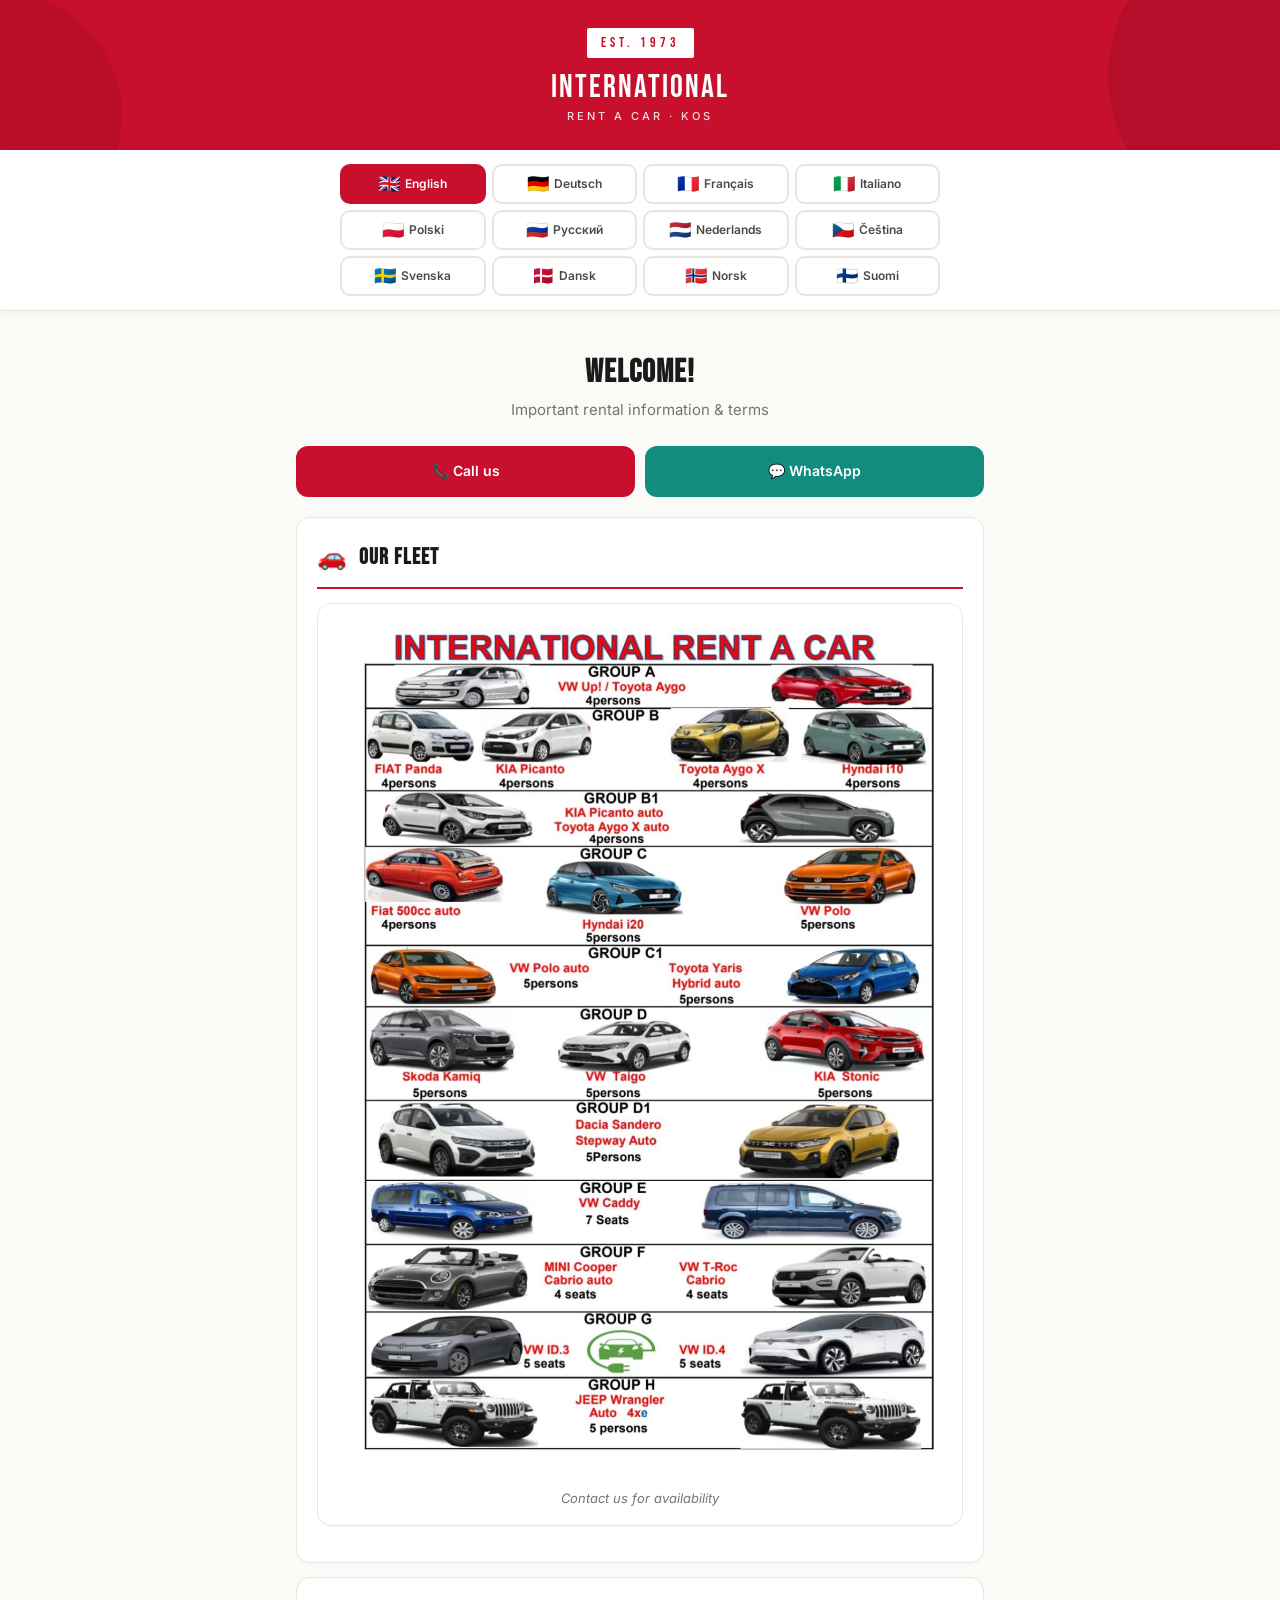
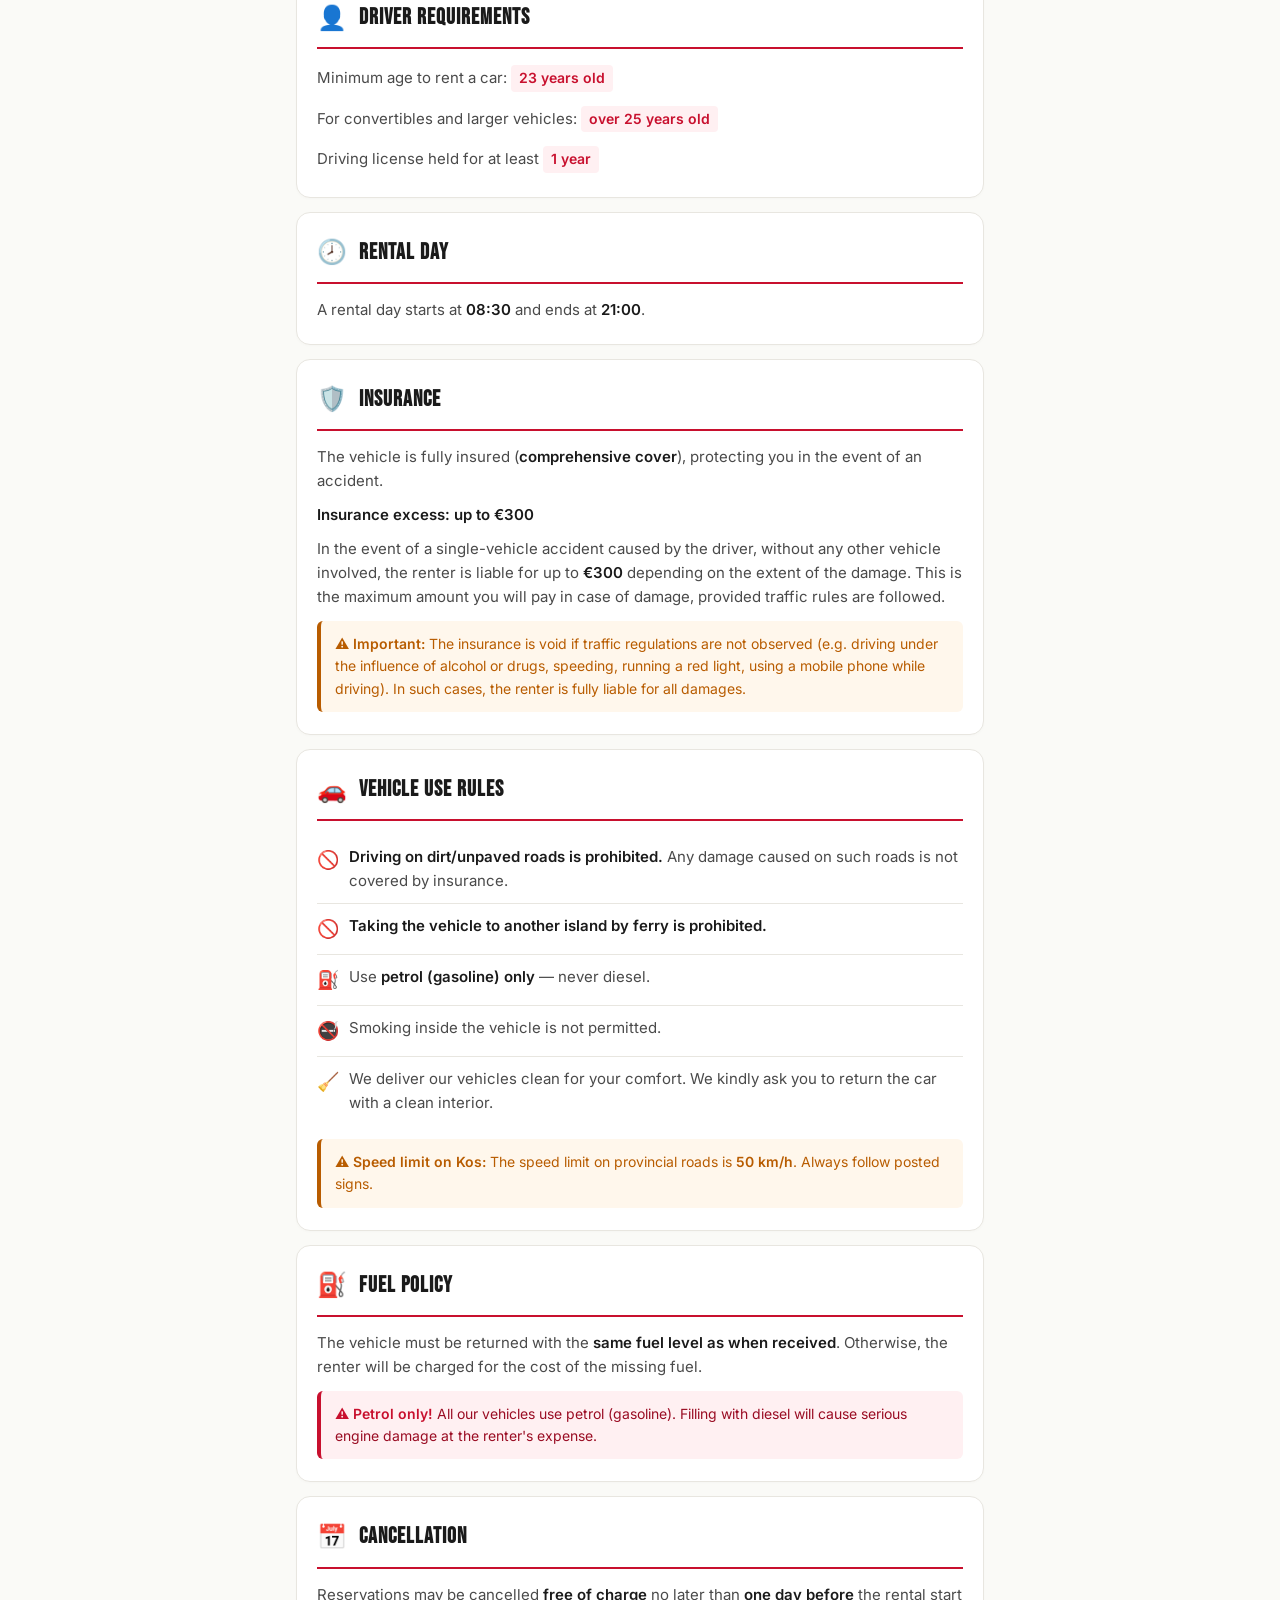
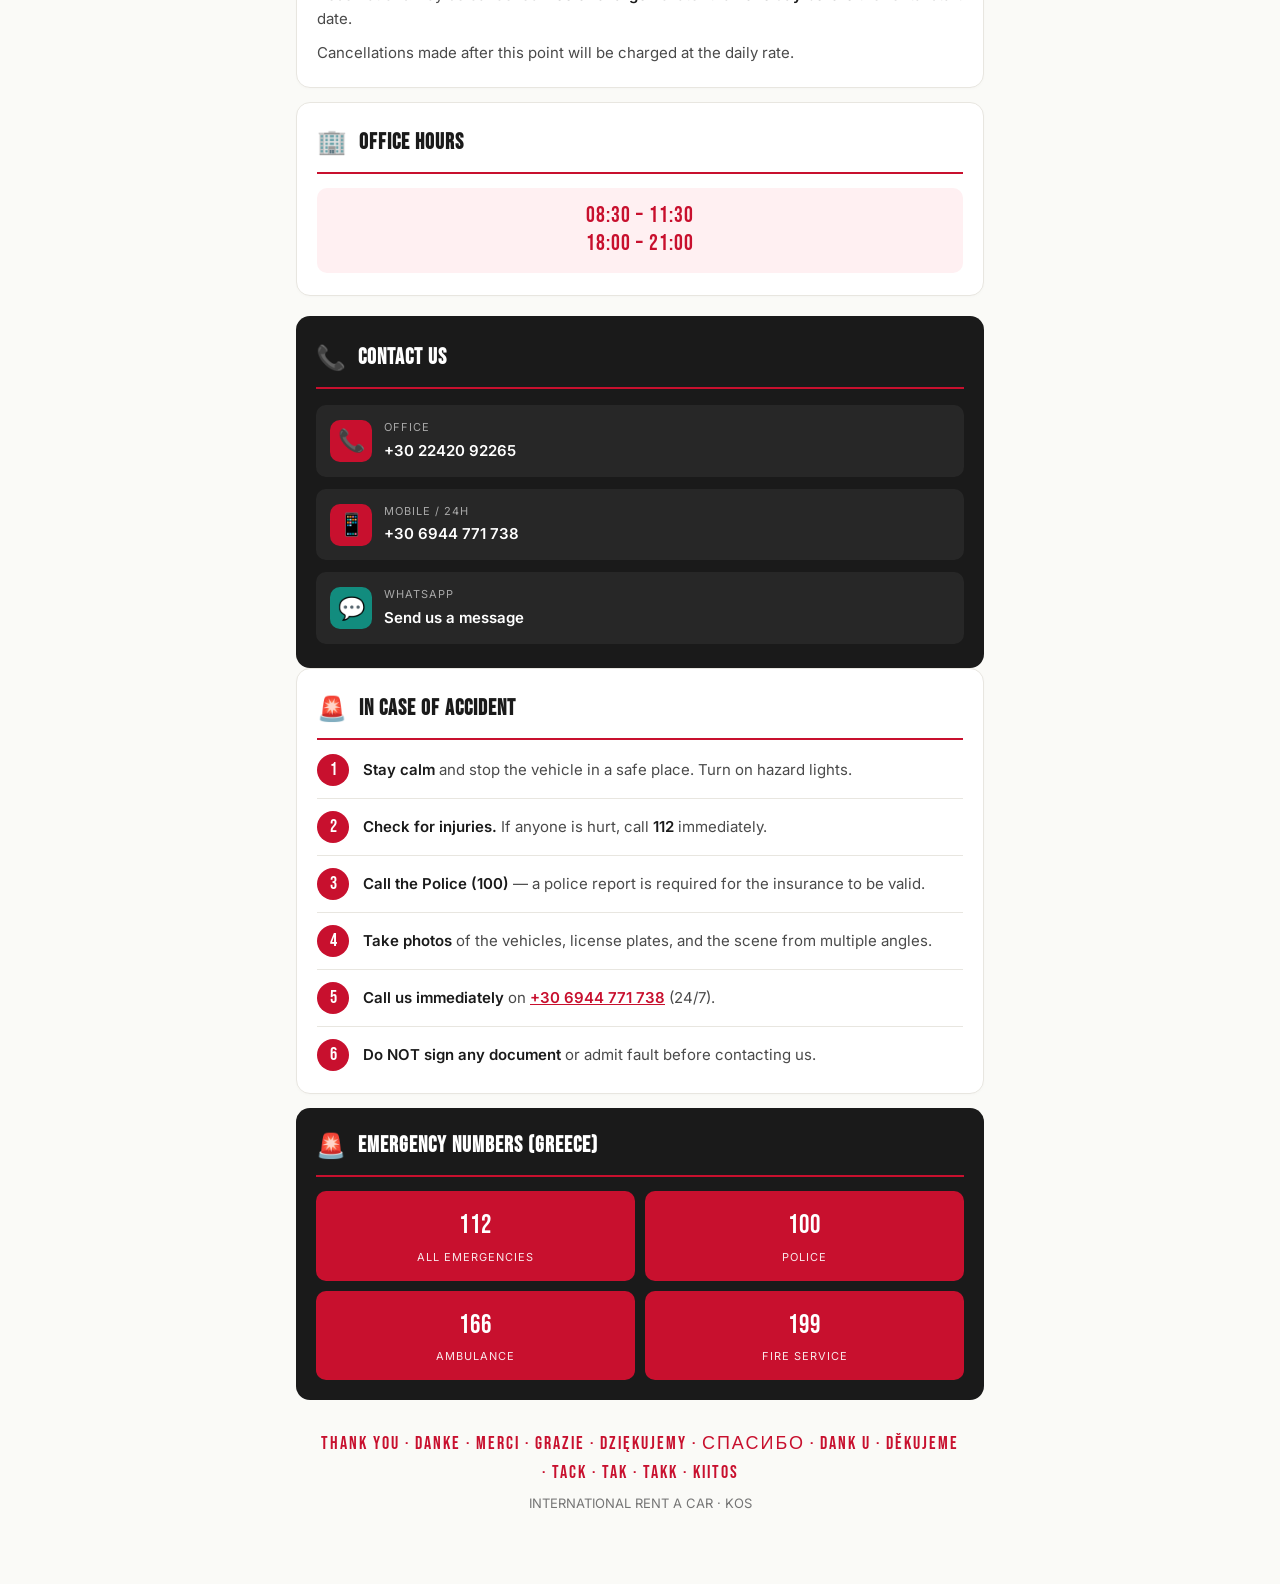
==== commit 98477d79: "Add files via upload" ====
--- a/index.html
+++ b/index.html
@@ -223,13 +223,86 @@
     height: auto;
     border-radius: 8px;
     display: block;
-  }
+    cursor: zoom-in;
+    transition: opacity 0.15s;
+  }
+
+  .fleet-image-card img:active { opacity: 0.85; }
 
   .fleet-image-card .fleet-note {
     margin-top: 12px;
     font-size: 13px;
     color: var(--ink-mute);
     font-style: italic;
+  }
+
+  /* Image zoom modal */
+  .zoom-modal {
+    position: fixed;
+    inset: 0;
+    background: rgba(0,0,0,0.95);
+    z-index: 9999;
+    display: none;
+    overflow: auto;
+    -webkit-overflow-scrolling: touch;
+    cursor: zoom-out;
+    padding: 60px 0 20px;
+  }
+
+  .zoom-modal.open { display: block; }
+
+  .zoom-modal-close {
+    position: fixed;
+    top: 14px;
+    right: 14px;
+    background: var(--red);
+    color: white;
+    border: none;
+    width: 44px;
+    height: 44px;
+    border-radius: 50%;
+    font-size: 22px;
+    font-weight: bold;
+    cursor: pointer;
+    display: flex;
+    align-items: center;
+    justify-content: center;
+    box-shadow: 0 2px 10px rgba(0,0,0,0.5);
+    z-index: 10000;
+  }
+
+  .zoom-modal-close:active { transform: scale(0.92); }
+
+  .zoom-modal-hint {
+    position: fixed;
+    bottom: 20px;
+    left: 50%;
+    transform: translateX(-50%);
+    background: rgba(255,255,255,0.15);
+    color: white;
+    padding: 8px 16px;
+    border-radius: 20px;
+    font-size: 12px;
+    z-index: 10000;
+    pointer-events: none;
+    backdrop-filter: blur(8px);
+  }
+
+  .zoom-modal img {
+    display: block;
+    margin: 0 auto;
+    width: 180%;
+    max-width: 180%;
+    height: auto;
+    cursor: zoom-out;
+  }
+
+  /* On wider screens, fit nicely */
+  @media (min-width: 600px) {
+    .zoom-modal img {
+      width: auto;
+      max-width: 95%;
+    }
   }
 
   .section {
@@ -566,7 +639,7 @@
     <div class="section-header"><span class="section-icon">🚗</span><h2 class="section-title">Our Fleet</h2></div>
     <div class="fleet-image-card">
       <img src="fleet.jpg" alt="Our fleet of cars" loading="lazy">
-      <div class="fleet-note">Contact us for availability & best price</div>
+      <div class="fleet-note">Contact us for availability</div>
     </div>
   </div>
 
@@ -679,7 +752,7 @@
     <div class="section-header"><span class="section-icon">🚗</span><h2 class="section-title">Unsere Flotte</h2></div>
     <div class="fleet-image-card">
       <img src="fleet.jpg" alt="Unsere Fahrzeugflotte" loading="lazy">
-      <div class="fleet-note">Kontaktieren Sie uns für Verfügbarkeit & besten Preis</div>
+      <div class="fleet-note">Kontaktieren Sie uns für Verfügbarkeit</div>
     </div>
   </div>
 
@@ -792,7 +865,7 @@
     <div class="section-header"><span class="section-icon">🚗</span><h2 class="section-title">Notre Flotte</h2></div>
     <div class="fleet-image-card">
       <img src="fleet.jpg" alt="Notre flotte de voitures" loading="lazy">
-      <div class="fleet-note">Contactez-nous pour la disponibilité & le meilleur prix</div>
+      <div class="fleet-note">Contactez-nous pour la disponibilité</div>
     </div>
   </div>
 
@@ -905,7 +978,7 @@
     <div class="section-header"><span class="section-icon">🚗</span><h2 class="section-title">La Nostra Flotta</h2></div>
     <div class="fleet-image-card">
       <img src="fleet.jpg" alt="La nostra flotta di auto" loading="lazy">
-      <div class="fleet-note">Contattateci per disponibilità e miglior prezzo</div>
+      <div class="fleet-note">Contattateci per la disponibilità</div>
     </div>
   </div>
 
@@ -1018,7 +1091,7 @@
     <div class="section-header"><span class="section-icon">🚗</span><h2 class="section-title">Nasza Flota</h2></div>
     <div class="fleet-image-card">
       <img src="fleet.jpg" alt="Nasza flota samochodów" loading="lazy">
-      <div class="fleet-note">Skontaktuj się z nami w sprawie dostępności i najlepszej ceny</div>
+      <div class="fleet-note">Skontaktuj się z nami w sprawie dostępności</div>
     </div>
   </div>
 
@@ -1131,7 +1204,7 @@
     <div class="section-header"><span class="section-icon">🚗</span><h2 class="section-title">Наш Автопарк</h2></div>
     <div class="fleet-image-card">
       <img src="fleet.jpg" alt="Наш автопарк" loading="lazy">
-      <div class="fleet-note">Свяжитесь с нами для уточнения наличия и лучшей цены</div>
+      <div class="fleet-note">Свяжитесь с нами для уточнения наличия</div>
     </div>
   </div>
 
@@ -1244,7 +1317,7 @@
     <div class="section-header"><span class="section-icon">🚗</span><h2 class="section-title">Ons Wagenpark</h2></div>
     <div class="fleet-image-card">
       <img src="fleet.jpg" alt="Ons wagenpark" loading="lazy">
-      <div class="fleet-note">Neem contact op voor beschikbaarheid & beste prijs</div>
+      <div class="fleet-note">Neem contact op voor beschikbaarheid</div>
     </div>
   </div>
 
@@ -1357,7 +1430,7 @@
     <div class="section-header"><span class="section-icon">🚗</span><h2 class="section-title">Náš Vozový Park</h2></div>
     <div class="fleet-image-card">
       <img src="fleet.jpg" alt="Náš vozový park" loading="lazy">
-      <div class="fleet-note">Kontaktujte nás ohledně dostupnosti a nejlepší ceny</div>
+      <div class="fleet-note">Kontaktujte nás ohledně dostupnosti</div>
     </div>
   </div>
 
@@ -1470,7 +1543,7 @@
     <div class="section-header"><span class="section-icon">🚗</span><h2 class="section-title">Vår Bilflotta</h2></div>
     <div class="fleet-image-card">
       <img src="fleet.jpg" alt="Vår bilflotta" loading="lazy">
-      <div class="fleet-note">Kontakta oss för tillgänglighet & bästa pris</div>
+      <div class="fleet-note">Kontakta oss för tillgänglighet</div>
     </div>
   </div>
 
@@ -1583,7 +1656,7 @@
     <div class="section-header"><span class="section-icon">🚗</span><h2 class="section-title">Vores Bilflåde</h2></div>
     <div class="fleet-image-card">
       <img src="fleet.jpg" alt="Vores bilflåde" loading="lazy">
-      <div class="fleet-note">Kontakt os for tilgængelighed & bedste pris</div>
+      <div class="fleet-note">Kontakt os for tilgængelighed</div>
     </div>
   </div>
 
@@ -1696,7 +1769,7 @@
     <div class="section-header"><span class="section-icon">🚗</span><h2 class="section-title">Bilparken Vår</h2></div>
     <div class="fleet-image-card">
       <img src="fleet.jpg" alt="Bilparken vår" loading="lazy">
-      <div class="fleet-note">Kontakt oss for tilgjengelighet & beste pris</div>
+      <div class="fleet-note">Kontakt oss for tilgjengelighet</div>
     </div>
   </div>
 
@@ -1809,7 +1882,7 @@
     <div class="section-header"><span class="section-icon">🚗</span><h2 class="section-title">Autokantamme</h2></div>
     <div class="fleet-image-card">
       <img src="fleet.jpg" alt="Autokantamme" loading="lazy">
-      <div class="fleet-note">Ota yhteyttä saatavuuden ja parhaan hinnan vahvistamiseksi</div>
+      <div class="fleet-note">Ota yhteyttä saatavuuden vahvistamiseksi</div>
     </div>
   </div>
 
@@ -1948,7 +2021,33 @@
   });
 
   setLanguage(detectLanguage());
+
+  // Image zoom functionality
+  function openZoom() {
+    var modal = document.getElementById('zoomModal');
+    modal.classList.add('open');
+    modal.scrollTop = 0;
+    document.body.style.overflow = 'hidden';
+  }
+  function closeZoom() {
+    document.getElementById('zoomModal').classList.remove('open');
+    document.body.style.overflow = '';
+  }
+  // Attach click handler to all fleet images
+  document.querySelectorAll('.fleet-image-card img').forEach(function(img) {
+    img.addEventListener('click', openZoom);
+  });
+  // Close on Escape
+  document.addEventListener('keydown', function(e) {
+    if (e.key === 'Escape') closeZoom();
+  });
 </script>
+
+<!-- Image zoom modal -->
+<div id="zoomModal" class="zoom-modal" onclick="closeZoom()">
+  <button class="zoom-modal-close" onclick="closeZoom()" aria-label="Close">✕</button>
+  <img src="fleet.jpg" alt="Our fleet of cars">
+</div>
 
 <!-- GoatCounter Analytics -->
 <script data-goatcounter="https://secureonlineco.goatcounter.com/count"
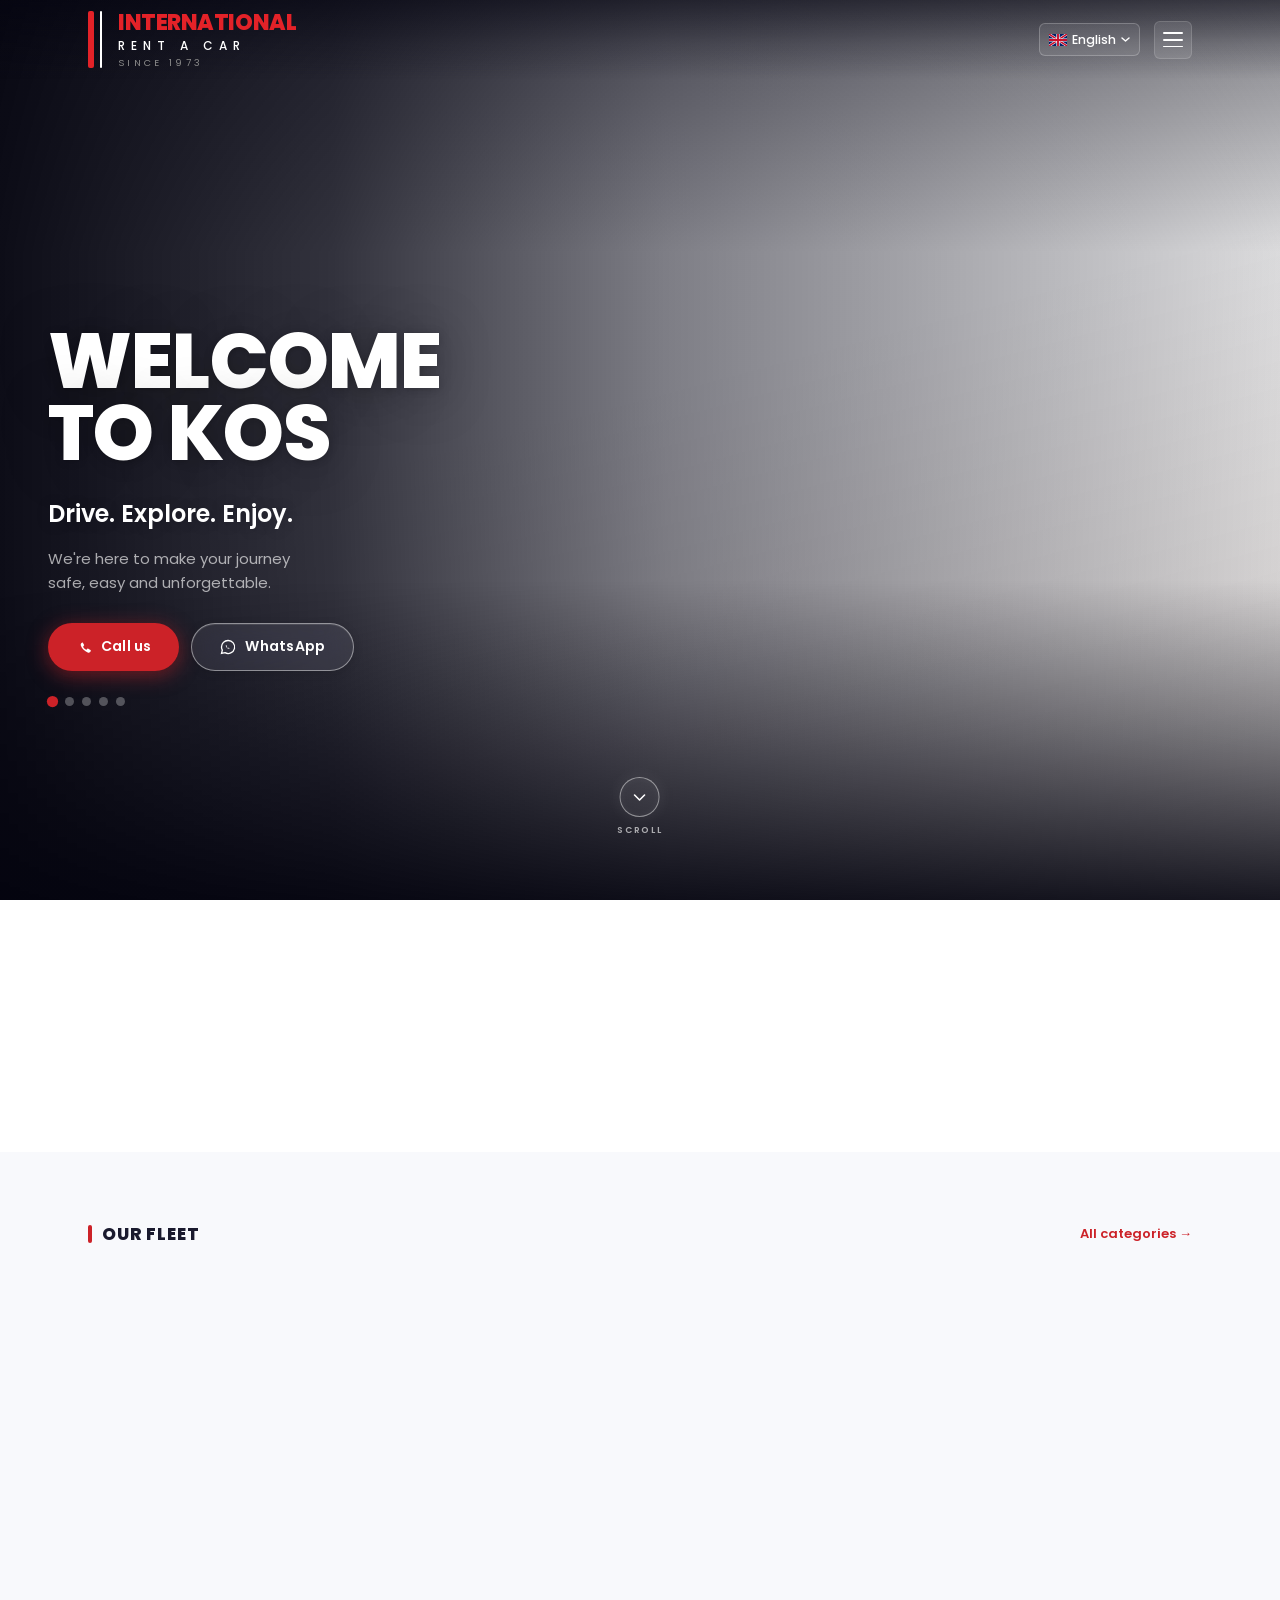
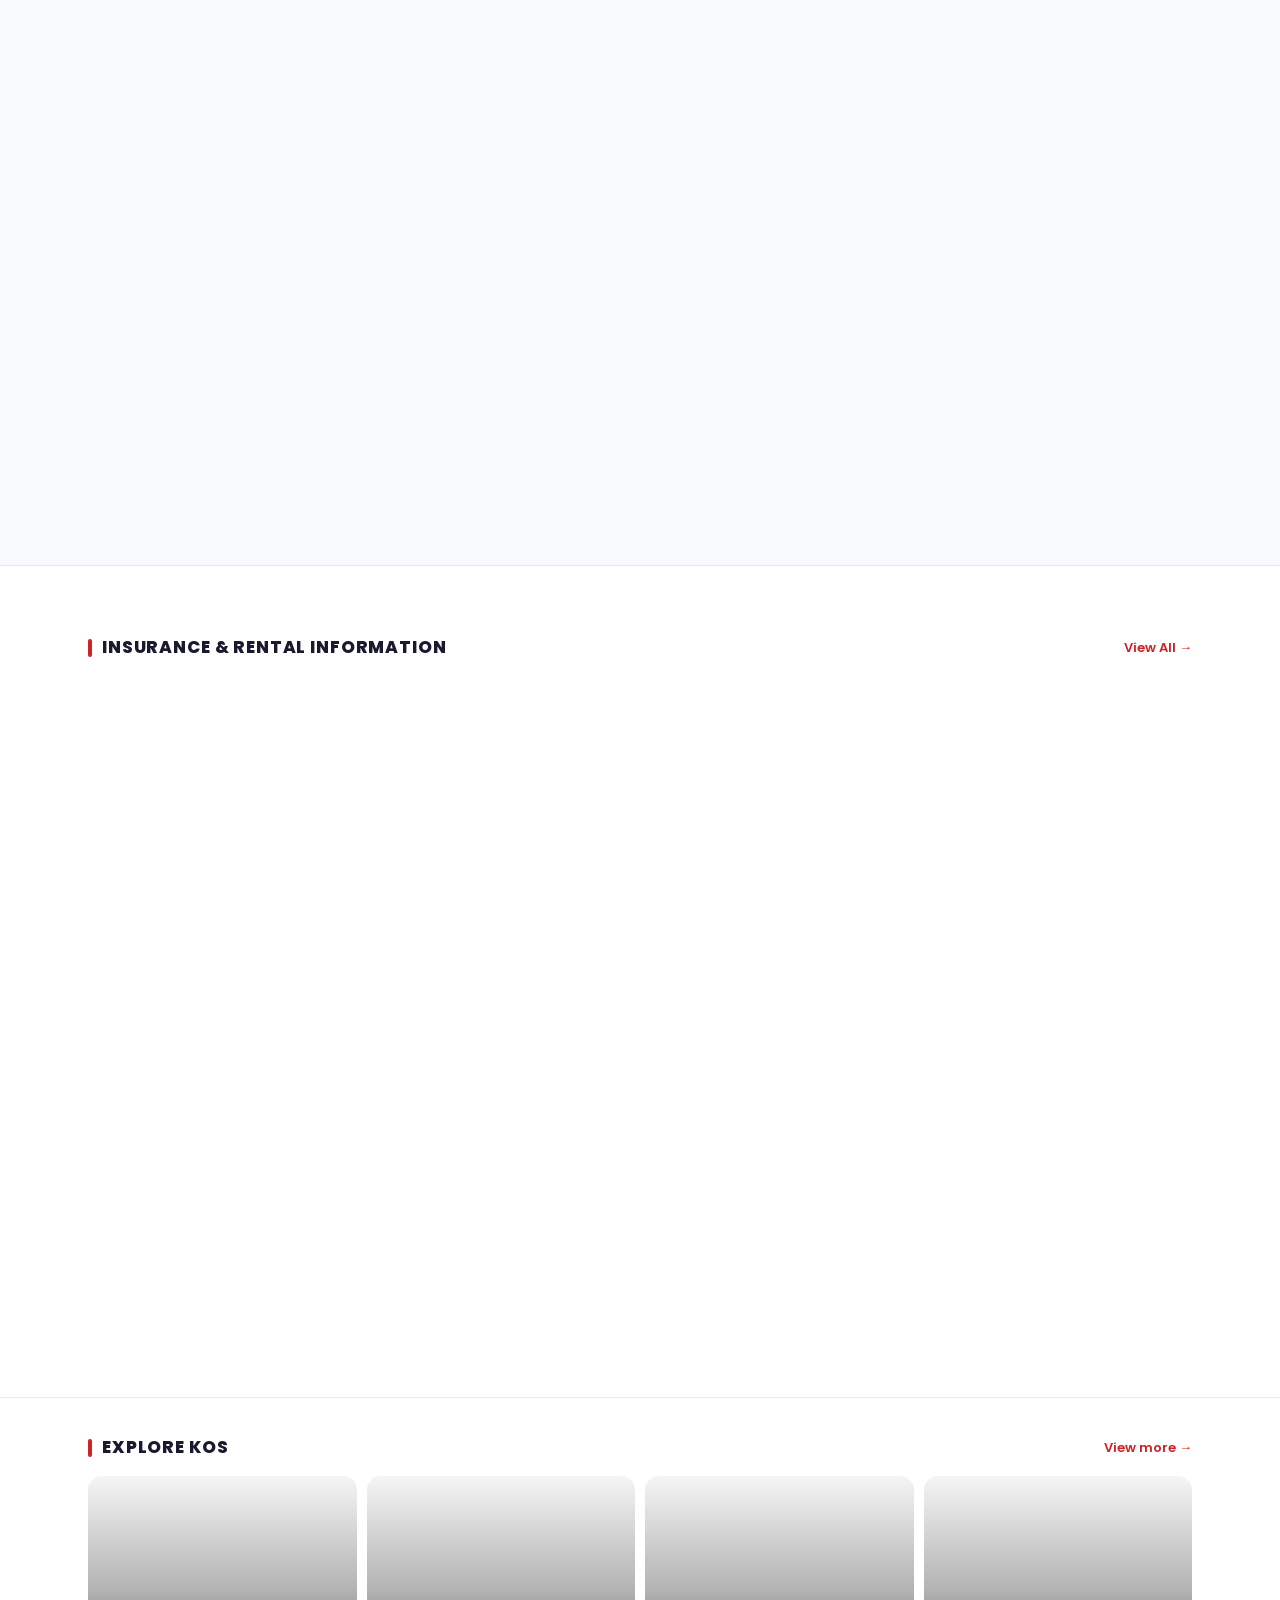
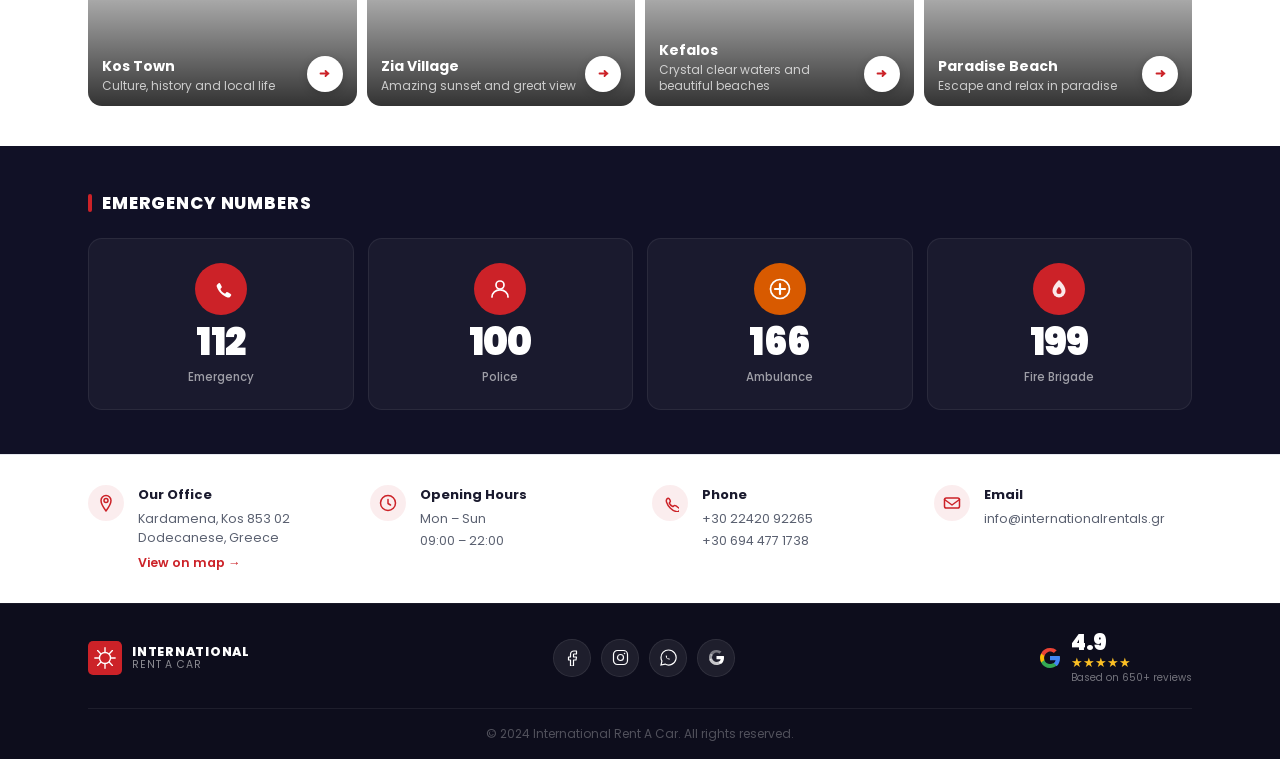
==== commit ca905eee: "Update homepage Fleet to A/B/F/G/H lineup and unify image presentation Co-authored-by: Cursor <curso" ====
--- a/index.html
+++ b/index.html
@@ -1,2057 +1,1154 @@
 <!DOCTYPE html>
 <html lang="en">
 <head>
-<meta charset="UTF-8">
-<meta name="viewport" content="width=device-width, initial-scale=1.0">
-<title>International Rent A Car · Rental Information</title>
-<link rel="preconnect" href="https://fonts.googleapis.com">
-<link rel="preconnect" href="https://fonts.gstatic.com" crossorigin>
-<link href="https://fonts.googleapis.com/css2?family=Bebas+Neue&family=Inter:wght@400;500;600;700&display=swap" rel="stylesheet">
-<style>
-  :root {
-    --red: #c8102e;
-    --red-dark: #9a0c23;
-    --red-soft: #fff0f2;
-    --ink: #1a1a1a;
-    --ink-soft: #4a4a4a;
-    --ink-mute: #757575;
-    --bg: #fafaf7;
-    --card: #ffffff;
-    --line: #e8e6e0;
-    --warn: #b85c00;
-    --warn-bg: #fff7ec;
-    --green: #128c7e;
-    --green-dark: #075e54;
-  }
-
-  * { box-sizing: border-box; margin: 0; padding: 0; }
-  html { scroll-behavior: smooth; }
-
-  body {
-    font-family: 'Inter', -apple-system, BlinkMacSystemFont, sans-serif;
-    background: var(--bg);
-    color: var(--ink);
-    line-height: 1.6;
-    -webkit-font-smoothing: antialiased;
-    min-height: 100vh;
-  }
-
-  .header {
-    background: var(--red);
-    color: white;
-    padding: 28px 20px 24px;
-    text-align: center;
-    position: relative;
-    overflow: hidden;
-  }
-
-  .header::before {
-    content: '';
-    position: absolute;
-    top: -50%;
-    right: -10%;
-    width: 300px;
-    height: 300px;
-    background: var(--red-dark);
-    border-radius: 50%;
-    opacity: 0.4;
-  }
-
-  .header::after {
-    content: '';
-    position: absolute;
-    bottom: -60%;
-    left: -10%;
-    width: 250px;
-    height: 250px;
-    background: var(--red-dark);
-    border-radius: 50%;
-    opacity: 0.3;
-  }
-
-  .header-content { position: relative; z-index: 2; }
-
-  .logo-mark {
-    display: inline-block;
-    font-family: 'Bebas Neue', sans-serif;
-    font-size: 14px;
-    letter-spacing: 4px;
-    background: white;
-    color: var(--red);
-    padding: 4px 14px;
-    border-radius: 2px;
-    margin-bottom: 14px;
-  }
-
-  .logo-name {
-    font-family: 'Bebas Neue', sans-serif;
-    font-size: 32px;
-    letter-spacing: 2px;
-    line-height: 1;
-    margin-bottom: 4px;
-  }
-
-  .logo-tagline {
-    font-size: 11px;
-    letter-spacing: 3px;
-    text-transform: uppercase;
-    opacity: 0.85;
-    font-weight: 500;
-  }
-
-  .lang-switcher {
-    background: white;
-    border-bottom: 1px solid var(--line);
-    padding: 14px 12px;
-    position: sticky;
-    top: 0;
-    z-index: 100;
-    box-shadow: 0 2px 8px rgba(0,0,0,0.04);
-  }
-
-  .lang-grid {
-    display: grid;
-    grid-template-columns: repeat(4, 1fr);
-    gap: 6px;
-    max-width: 600px;
-    margin: 0 auto;
-  }
-
-  .lang-btn {
-    background: white;
-    border: 2px solid var(--line);
-    border-radius: 10px;
-    padding: 8px 6px;
-    cursor: pointer;
-    font-family: inherit;
-    font-size: 12px;
-    font-weight: 600;
-    color: var(--ink-soft);
-    display: flex;
-    align-items: center;
-    justify-content: center;
-    gap: 5px;
-    transition: all 0.2s;
-    white-space: nowrap;
-    min-height: 40px;
-    overflow: hidden;
-    text-overflow: ellipsis;
-  }
-
-  .lang-btn:hover { border-color: var(--red); color: var(--red); }
-  .lang-btn.active {
-    background: var(--red);
-    border-color: var(--red);
-    color: white;
-  }
-
-  .flag { font-size: 18px; line-height: 1; }
-
-  .container {
-    max-width: 720px;
-    margin: 0 auto;
-    padding: 24px 16px 60px;
-  }
-
-  .lang-content { display: none; }
-  .lang-content.active { display: block; animation: fadeIn 0.3s ease; }
-
-  @keyframes fadeIn {
-    from { opacity: 0; transform: translateY(8px); }
-    to { opacity: 1; transform: translateY(0); }
-  }
-
-  .welcome {
-    text-align: center;
-    margin-bottom: 24px;
-    padding: 20px 16px 0;
-  }
-
-  .welcome h1 {
-    font-family: 'Bebas Neue', sans-serif;
-    font-size: 32px;
-    letter-spacing: 1px;
-    color: var(--ink);
-    margin-bottom: 8px;
-    line-height: 1.1;
-  }
-
-  .welcome p {
-    color: var(--ink-mute);
-    font-size: 15px;
-  }
-
-  .quick-actions {
-    display: grid;
-    grid-template-columns: 1fr 1fr;
-    gap: 10px;
-    margin-bottom: 20px;
-  }
-
-  .quick-btn {
-    display: flex;
-    align-items: center;
-    justify-content: center;
-    gap: 8px;
-    padding: 14px 12px;
-    border-radius: 12px;
-    text-decoration: none;
-    font-weight: 600;
-    font-size: 14px;
-    transition: transform 0.15s;
-    color: white;
-  }
-
-  .quick-btn:active { transform: scale(0.97); }
-  .quick-btn.call { background: var(--red); }
-  .quick-btn.whatsapp { background: var(--green); }
-
-  /* Fleet inline section */
-  .fleet-image-card {
-    background: var(--card);
-    border-radius: 14px;
-    padding: 16px;
-    margin-bottom: 14px;
-    border: 1px solid var(--line);
-    box-shadow: 0 1px 3px rgba(0,0,0,0.02);
-    text-align: center;
-  }
-
-  .fleet-image-card img {
-    width: 100%;
-    max-width: 100%;
-    height: auto;
-    border-radius: 8px;
-    display: block;
-    cursor: zoom-in;
-    transition: opacity 0.15s;
-  }
-
-  .fleet-image-card img:active { opacity: 0.85; }
-
-  .fleet-image-card .fleet-note {
-    margin-top: 12px;
-    font-size: 13px;
-    color: var(--ink-mute);
-    font-style: italic;
-  }
-
-  /* Image zoom modal */
-  .zoom-modal {
-    position: fixed;
-    inset: 0;
-    background: rgba(0,0,0,0.95);
-    z-index: 9999;
-    display: none;
-    overflow: auto;
-    -webkit-overflow-scrolling: touch;
-    cursor: zoom-out;
-    padding: 60px 0 20px;
-  }
-
-  .zoom-modal.open { display: block; }
-
-  .zoom-modal-close {
-    position: fixed;
-    top: 14px;
-    right: 14px;
-    background: var(--red);
-    color: white;
-    border: none;
-    width: 44px;
-    height: 44px;
-    border-radius: 50%;
-    font-size: 22px;
-    font-weight: bold;
-    cursor: pointer;
-    display: flex;
-    align-items: center;
-    justify-content: center;
-    box-shadow: 0 2px 10px rgba(0,0,0,0.5);
-    z-index: 10000;
-  }
-
-  .zoom-modal-close:active { transform: scale(0.92); }
-
-  .zoom-modal-hint {
-    position: fixed;
-    bottom: 20px;
-    left: 50%;
-    transform: translateX(-50%);
-    background: rgba(255,255,255,0.15);
-    color: white;
-    padding: 8px 16px;
-    border-radius: 20px;
-    font-size: 12px;
-    z-index: 10000;
-    pointer-events: none;
-    backdrop-filter: blur(8px);
-  }
-
-  .zoom-modal img {
-    display: block;
-    margin: 0 auto;
-    width: 180%;
-    max-width: 180%;
-    height: auto;
-    cursor: zoom-out;
-  }
-
-  /* On wider screens, fit nicely */
-  @media (min-width: 600px) {
-    .zoom-modal img {
-      width: auto;
-      max-width: 95%;
-    }
-  }
-
-  .section {
-    background: var(--card);
-    border-radius: 14px;
-    padding: 22px 20px;
-    margin-bottom: 14px;
-    border: 1px solid var(--line);
-    box-shadow: 0 1px 3px rgba(0,0,0,0.02);
-  }
-
-  .section-header {
-    display: flex;
-    align-items: center;
-    gap: 12px;
-    margin-bottom: 14px;
-    padding-bottom: 12px;
-    border-bottom: 2px solid var(--red);
-  }
-
-  .section-icon { font-size: 24px; line-height: 1; }
-
-  .section-title {
-    font-family: 'Bebas Neue', sans-serif;
-    font-size: 22px;
-    letter-spacing: 1px;
-    color: var(--ink);
-  }
-
-  .section p {
-    color: var(--ink-soft);
-    font-size: 15px;
-    margin-bottom: 10px;
-  }
-
-  .section p:last-child { margin-bottom: 0; }
-
-  .section strong {
-    color: var(--ink);
-    font-weight: 600;
-  }
-
-  .highlight {
-    background: var(--red-soft);
-    color: var(--red);
-    padding: 2px 8px;
-    border-radius: 4px;
-    font-weight: 600;
-    font-size: 14px;
-    display: inline-block;
-    margin: 2px 0;
-  }
-
-  .warning-box {
-    background: var(--warn-bg);
-    border-left: 4px solid var(--warn);
-    padding: 12px 14px;
-    border-radius: 6px;
-    margin-top: 12px;
-    font-size: 14px;
-    color: var(--warn);
-  }
-
-  .warning-box strong { color: var(--warn); }
-
-  .danger-box {
-    background: #fff0f2;
-    border-left: 4px solid var(--red);
-    padding: 12px 14px;
-    border-radius: 6px;
-    margin-top: 12px;
-    font-size: 14px;
-    color: var(--red-dark);
-  }
-
-  .danger-box strong { color: var(--red); }
-
-  .steps {
-    counter-reset: step;
-    margin-top: 8px;
-  }
-
-  .step {
-    display: flex;
-    gap: 14px;
-    padding: 12px 0;
-    border-bottom: 1px solid var(--line);
-  }
-
-  .step:last-child { border-bottom: none; padding-bottom: 0; }
-  .step:first-child { padding-top: 0; }
-
-  .step-num {
-    counter-increment: step;
-    flex-shrink: 0;
-    width: 32px;
-    height: 32px;
-    background: var(--red);
-    color: white;
-    border-radius: 50%;
-    display: flex;
-    align-items: center;
-    justify-content: center;
-    font-family: 'Bebas Neue', sans-serif;
-    font-size: 18px;
-  }
-
-  .step-num::before { content: counter(step); }
-
-  .step-text {
-    flex: 1;
-    color: var(--ink-soft);
-    font-size: 15px;
-    padding-top: 4px;
-  }
-
-  .step-text strong { color: var(--ink); }
-
-  .rules-list {
-    margin-top: 8px;
-    padding: 0;
-    list-style: none;
-  }
-
-  .rules-list li {
-    padding: 10px 0;
-    border-bottom: 1px solid var(--line);
-    color: var(--ink-soft);
-    font-size: 15px;
-    display: flex;
-    gap: 10px;
-    align-items: flex-start;
-  }
-
-  .rules-list li:last-child { border-bottom: none; }
-
-  .rules-list .rule-icon {
-    flex-shrink: 0;
-    font-size: 18px;
-    margin-top: 1px;
-  }
-
-  .contact-card {
-    background: var(--ink);
-    color: white;
-    border-radius: 14px;
-    padding: 24px 20px;
-    margin-top: 20px;
-  }
-
-  .contact-card .section-title { color: white; }
-  .contact-card .section-header { border-bottom-color: var(--red); }
-
-  .contact-grid {
-    display: grid;
-    gap: 12px;
-    margin-top: 16px;
-  }
-
-  .contact-item {
-    background: rgba(255,255,255,0.06);
-    padding: 14px;
-    border-radius: 10px;
-    display: flex;
-    align-items: center;
-    gap: 12px;
-    text-decoration: none;
-    color: white;
-    transition: background 0.2s;
-  }
-
-  .contact-item:hover, .contact-item:active {
-    background: rgba(255,255,255,0.12);
-  }
-
-  .contact-icon {
-    font-size: 22px;
-    background: var(--red);
-    width: 42px;
-    height: 42px;
-    border-radius: 10px;
-    display: flex;
-    align-items: center;
-    justify-content: center;
-    flex-shrink: 0;
-  }
-
-  .contact-icon.wa { background: var(--green); }
-
-  .contact-text { text-align: left; flex: 1; }
-
-  .contact-label {
-    font-size: 11px;
-    text-transform: uppercase;
-    letter-spacing: 1px;
-    opacity: 0.6;
-    margin-bottom: 2px;
-  }
-
-  .contact-value {
-    font-size: 15px;
-    font-weight: 600;
-  }
-
-  .hours-display {
-    background: var(--red-soft);
-    border-radius: 10px;
-    padding: 14px 16px;
-    text-align: center;
-    margin-top: 8px;
-  }
-
-  .hours-display .time {
-    font-family: 'Bebas Neue', sans-serif;
-    font-size: 22px;
-    color: var(--red);
-    letter-spacing: 1px;
-    line-height: 1.3;
-  }
-
-  .emergency {
-    background: #1a1a1a;
-    border-radius: 14px;
-    padding: 20px;
-    margin-top: 14px;
-    color: white;
-  }
-
-  .emergency .section-title { color: white; }
-
-  .emergency-grid {
-    display: grid;
-    grid-template-columns: 1fr 1fr;
-    gap: 10px;
-    margin-top: 12px;
-  }
-
-  .emergency-item {
-    background: var(--red);
-    padding: 14px 10px;
-    border-radius: 10px;
-    text-align: center;
-    text-decoration: none;
-    color: white;
-    transition: transform 0.2s;
-  }
-
-  .emergency-item:active { transform: scale(0.97); }
-
-  .emergency-number {
-    font-family: 'Bebas Neue', sans-serif;
-    font-size: 26px;
-    letter-spacing: 1px;
-  }
-
-  .emergency-label {
-    font-size: 11px;
-    text-transform: uppercase;
-    letter-spacing: 1px;
-    margin-top: 2px;
-    opacity: 0.9;
-  }
-
-  .footer {
-    text-align: center;
-    padding: 30px 20px 10px;
-    color: var(--ink-mute);
-    font-size: 13px;
-  }
-
-  .footer .thanks {
-    font-family: 'Bebas Neue', sans-serif;
-    font-size: 18px;
-    letter-spacing: 2px;
-    color: var(--red);
-    margin-bottom: 6px;
-  }
-
-  @media (max-width: 480px) {
-    .logo-name { font-size: 26px; }
-    .welcome h1 { font-size: 26px; }
-    .section-title { font-size: 19px; }
-    .lang-btn { font-size: 11px; padding: 6px 4px; gap: 3px; }
-    .lang-grid { grid-template-columns: repeat(3, 1fr); gap: 5px; }
-    .flag { font-size: 14px; }
-    .container { padding: 20px 12px 40px; }
-    .section { padding: 18px 16px; }
-    .quick-btn { font-size: 13px; padding: 12px 8px; }
-  }
-</style>
+  <meta charset="UTF-8" />
+  <meta name="viewport" content="width=device-width, initial-scale=1.0" />
+  <meta name="description" content="International Rent A Car — Premium car rentals in Kos, Greece. Drive. Explore. Enjoy." />
+  <title>International Rent A Car — Kos, Greece</title>
+  <link rel="preconnect" href="https://fonts.googleapis.com" />
+  <link rel="preconnect" href="https://fonts.gstatic.com" crossorigin />
+  <link href="https://fonts.googleapis.com/css2?family=Bebas+Neue&family=Poppins:ital,wght@0,300;0,400;0,500;0,600;0,700;0,800;0,900;1,400;1,500&display=swap" rel="stylesheet" />
+  <link rel="stylesheet" href="css/style.css" />
 </head>
 <body>
 
-<header class="header">
-  <div class="header-content">
-    <div class="logo-mark">EST. 1973</div>
-    <div class="logo-name">INTERNATIONAL</div>
-    <div class="logo-tagline">RENT A CAR · KOS</div>
-  </div>
-</header>
-
-<nav class="lang-switcher">
-  <div class="lang-grid">
-    <button class="lang-btn" data-lang="en"><span class="flag">🇬🇧</span> English</button>
-    <button class="lang-btn" data-lang="de"><span class="flag">🇩🇪</span> Deutsch</button>
-    <button class="lang-btn" data-lang="fr"><span class="flag">🇫🇷</span> Français</button>
-    <button class="lang-btn" data-lang="it"><span class="flag">🇮🇹</span> Italiano</button>
-    <button class="lang-btn" data-lang="pl"><span class="flag">🇵🇱</span> Polski</button>
-    <button class="lang-btn" data-lang="ru"><span class="flag">🇷🇺</span> Русский</button>
-    <button class="lang-btn" data-lang="nl"><span class="flag">🇳🇱</span> Nederlands</button>
-    <button class="lang-btn" data-lang="cs"><span class="flag">🇨🇿</span> Čeština</button>
-    <button class="lang-btn" data-lang="sv"><span class="flag">🇸🇪</span> Svenska</button>
-    <button class="lang-btn" data-lang="da"><span class="flag">🇩🇰</span> Dansk</button>
-    <button class="lang-btn" data-lang="no"><span class="flag">🇳🇴</span> Norsk</button>
-    <button class="lang-btn" data-lang="fi"><span class="flag">🇫🇮</span> Suomi</button>
-  </div>
-</nav>
-
-<main class="container">
-
-<!-- ENGLISH -->
-<div class="lang-content" data-lang="en">
-  <div class="welcome">
-    <h1>Welcome!</h1>
-    <p>Important rental information & terms</p>
-  </div>
-
-  <div class="quick-actions">
-    <a href="tel:+302242092265" class="quick-btn call">📞 Call us</a>
-    <a href="https://wa.me/306944771738" class="quick-btn whatsapp" target="_blank">💬 WhatsApp</a>
-  </div>
-
-  <div class="section">
-    <div class="section-header"><span class="section-icon">🚗</span><h2 class="section-title">Our Fleet</h2></div>
-    <div class="fleet-image-card">
-      <img src="fleet.jpg" alt="Our fleet of cars" loading="lazy">
-      <div class="fleet-note">Contact us for availability</div>
+  <!-- ═══════════════════════ NAVIGATION ═══════════════════════ -->
+  <header class="nav" id="nav">
+    <div class="nav__inner">
+
+      <a href="#home" class="nav__logo" aria-label="International Rent A Car — Home">
+        <div class="nav__logo-bars" aria-hidden="true">
+          <div class="nav__logo-bar--red"></div>
+          <div class="nav__logo-bar--white"></div>
+        </div>
+        <div class="nav__logo-text">
+          <span class="nav__logo-name">INTERNATIONAL</span>
+          <span class="nav__logo-sub">RENT A CAR</span>
+          <span class="nav__logo-since">SINCE 1973</span>
+        </div>
+      </a>
+
+      <div class="nav__right">
+        <div class="nav__lang" role="button" tabindex="0" aria-label="Language: English">
+          <svg width="18" height="12" viewBox="0 0 18 12" xmlns="http://www.w3.org/2000/svg" aria-hidden="true">
+            <rect width="18" height="12" rx="1.5" fill="#012169"/>
+            <path d="M0 0L18 12M18 0L0 12" stroke="white" stroke-width="2.5"/>
+            <path d="M0 0L18 12M18 0L0 12" stroke="#C8102E" stroke-width="1.5"/>
+            <path d="M9 0V12M0 6H18" stroke="white" stroke-width="3.2"/>
+            <path d="M9 0V12M0 6H18" stroke="#C8102E" stroke-width="1.9"/>
+          </svg>
+          <span>English</span>
+          <svg width="9" height="5" viewBox="0 0 9 5" fill="none" aria-hidden="true">
+            <path d="M1 1l3.5 3L8 1" stroke="white" stroke-width="1.4" stroke-linecap="round" stroke-linejoin="round"/>
+          </svg>
+        </div>
+        <button class="nav__burger" id="navBurger" aria-label="Open navigation menu" aria-expanded="false" aria-controls="mobMenu">
+          <span></span>
+          <span></span>
+          <span></span>
+        </button>
+      </div>
+
+    </div>
+  </header>
+
+  <!-- ═══════════════════════ MOBILE MENU ══════════════════════ -->
+  <div class="mob-menu" id="mobMenu" aria-hidden="true" role="dialog" aria-label="Navigation">
+    <div class="mob-menu__bg" id="mobMenuBg"></div>
+    <div class="mob-menu__panel">
+      <div class="mob-menu__head">
+        <div class="mob-menu__logo" aria-hidden="true">
+          <svg width="26" height="26" viewBox="0 0 40 40" fill="none">
+            <rect width="40" height="40" rx="6" fill="#CC2228"/>
+            <circle cx="20" cy="20" r="6.5" stroke="white" stroke-width="1.6" fill="none"/>
+            <line x1="20" y1="8"  x2="20" y2="12.5" stroke="white" stroke-width="1.6" stroke-linecap="round"/>
+            <line x1="20" y1="27.5" x2="20" y2="32" stroke="white" stroke-width="1.6" stroke-linecap="round"/>
+            <line x1="8"  y1="20" x2="12.5" y2="20" stroke="white" stroke-width="1.6" stroke-linecap="round"/>
+            <line x1="27.5" y1="20" x2="32" y2="20" stroke="white" stroke-width="1.6" stroke-linecap="round"/>
+            <line x1="11.3" y1="11.3" x2="14.9" y2="14.9" stroke="white" stroke-width="1.6" stroke-linecap="round"/>
+            <line x1="25.1" y1="25.1" x2="28.7" y2="28.7" stroke="white" stroke-width="1.6" stroke-linecap="round"/>
+            <line x1="28.7" y1="11.3" x2="25.1" y2="14.9" stroke="white" stroke-width="1.6" stroke-linecap="round"/>
+            <line x1="14.9" y1="25.1" x2="11.3" y2="28.7" stroke="white" stroke-width="1.6" stroke-linecap="round"/>
+          </svg>
+          <span>Menu</span>
+        </div>
+        <button class="mob-menu__close" id="mobMenuClose" aria-label="Close menu">
+          <svg width="18" height="18" viewBox="0 0 18 18" fill="none" aria-hidden="true">
+            <path d="M14 4L4 14M4 4l10 10" stroke="white" stroke-width="1.8" stroke-linecap="round"/>
+          </svg>
+        </button>
+      </div>
+      <nav class="mob-menu__nav" aria-label="Main navigation">
+        <a href="#fleet"        class="mob-menu__link">Our Fleet</a>
+        <a href="#rental-guide" class="mob-menu__link">Insurance & Rental Info</a>
+        <a href="#explore"      class="mob-menu__link">Explore Kos</a>
+        <a href="#emergency"    class="mob-menu__link">Emergency</a>
+        <a href="#contact"      class="mob-menu__link">Contact</a>
+      </nav>
+      <div class="mob-menu__footer">
+        <a href="tel:+302242092265" class="mob-menu__cta mob-menu__cta--red">
+          <svg width="15" height="15" viewBox="0 0 15 15" fill="none" aria-hidden="true">
+            <path d="M13.5 10.5c-.28-.28-2.15-1.4-2.55-1.4-.4 0-.55.3-1.05.85-.28.28-.48.3-.75.15-.6-.28-1.8-.8-2.55-2.45-.1-.28-.1-.45.2-.75.47-.47.75-.65.75-1.05 0-.4-1.05-2-1.35-2.28-.28-.28-.55 0-.8.2-.47.28-.85.65-1.05 1.15-.2.47-.08 1.05.1 1.55.55 1.4 1.4 2.72 2.55 3.85 1.15 1.15 2.45 2 3.85 2.55.47.18 1.05.28 1.55.1.47-.18.87-.6 1.15-1.05.28-.38.48-.57.28-.85-.08-.08-.3-.2-1.05-.85z" fill="white"/>
+          </svg>
+          Call us now
+        </a>
+        <a href="https://wa.me/306944771738" target="_blank" rel="noopener" class="mob-menu__cta mob-menu__cta--outline">
+          <svg width="15" height="15" viewBox="0 0 15 15" fill="none" aria-hidden="true">
+            <path d="M7.5 1C3.91 1 1 3.91 1 7.5c0 1.08.28 2.1.78 2.98L1 14l3.6-.77A6.5 6.5 0 107.5 1z" stroke="white" stroke-width="1.2" fill="none"/>
+            <path d="M5.3 6.2c0-.15.1-.28.23-.3l.23-.02c.15-.01.28.08.3.22l.27.93c.03.1-.02.21-.12.26l-.27.17c.24.48.65.9 1.13 1.14l.17-.27a.22.22 0 01.26-.12l.93.27c.14.03.23.16.22.3l-.02.23c-.02.15-.15.26-.3.26C6.75 9 5.3 7.55 5.3 6.42V6.2z" fill="white"/>
+          </svg>
+          WhatsApp
+        </a>
+      </div>
     </div>
   </div>
 
-  <div class="section">
-    <div class="section-header"><span class="section-icon">👤</span><h2 class="section-title">Driver Requirements</h2></div>
-    <p>Minimum age to rent a car: <span class="highlight">23 years old</span></p>
-    <p>For convertibles and larger vehicles: <span class="highlight">over 25 years old</span></p>
-    <p>Driving license held for at least <span class="highlight">1 year</span></p>
-  </div>
-
-  <div class="section">
-    <div class="section-header"><span class="section-icon">🕗</span><h2 class="section-title">Rental Day</h2></div>
-    <p>A rental day starts at <strong>08:30</strong> and ends at <strong>21:00</strong>.</p>
-  </div>
-
-  <div class="section">
-    <div class="section-header"><span class="section-icon">🛡️</span><h2 class="section-title">Insurance</h2></div>
-    <p>The vehicle is fully insured (<strong>comprehensive cover</strong>), protecting you in the event of an accident.</p>
-    <p><strong>Insurance excess: up to €300</strong></p>
-    <p>In the event of a single-vehicle accident caused by the driver, without any other vehicle involved, the renter is liable for up to <strong>€300</strong> depending on the extent of the damage. This is the maximum amount you will pay in case of damage, provided traffic rules are followed.</p>
-    <div class="warning-box"><strong>⚠️ Important:</strong> The insurance is void if traffic regulations are not observed (e.g. driving under the influence of alcohol or drugs, speeding, running a red light, using a mobile phone while driving). In such cases, the renter is fully liable for all damages.</div>
-  </div>
-
-  <div class="section">
-    <div class="section-header"><span class="section-icon">🚗</span><h2 class="section-title">Vehicle Use Rules</h2></div>
-    <ul class="rules-list">
-      <li><span class="rule-icon">🚫</span><span><strong>Driving on dirt/unpaved roads is prohibited.</strong> Any damage caused on such roads is not covered by insurance.</span></li>
-      <li><span class="rule-icon">🚫</span><span><strong>Taking the vehicle to another island by ferry is prohibited.</strong></span></li>
-      <li><span class="rule-icon">⛽</span><span>Use <strong>petrol (gasoline) only</strong> — never diesel.</span></li>
-      <li><span class="rule-icon">🚭</span><span>Smoking inside the vehicle is not permitted.</span></li>
-      <li><span class="rule-icon">🧹</span><span>We deliver our vehicles clean for your comfort. We kindly ask you to return the car with a clean interior.</span></li>
-    </ul>
-    <div class="warning-box" style="margin-top: 14px;"><strong>⚠️ Speed limit on Kos:</strong> The speed limit on provincial roads is <strong>50 km/h</strong>. Always follow posted signs.</div>
-  </div>
-
-  <div class="section">
-    <div class="section-header"><span class="section-icon">⛽</span><h2 class="section-title">Fuel Policy</h2></div>
-    <p>The vehicle must be returned with the <strong>same fuel level as when received</strong>. Otherwise, the renter will be charged for the cost of the missing fuel.</p>
-    <div class="danger-box"><strong>⚠️ Petrol only!</strong> All our vehicles use petrol (gasoline). Filling with diesel will cause serious engine damage at the renter's expense.</div>
-  </div>
-
-  <div class="section">
-    <div class="section-header"><span class="section-icon">📅</span><h2 class="section-title">Cancellation</h2></div>
-    <p>Reservations may be cancelled <strong>free of charge</strong> no later than <strong>one day before</strong> the rental start date.</p>
-    <p>Cancellations made after this point will be charged at the daily rate.</p>
-  </div>
-
-  <div class="section">
-    <div class="section-header"><span class="section-icon">🏢</span><h2 class="section-title">Office Hours</h2></div>
-    <div class="hours-display">
-      <div class="time">08:30 – 11:30</div>
-      <div class="time">18:00 – 21:00</div>
+  <!-- ═══════════════════════ HERO ══════════════════════════════ -->
+  <section class="hero" id="home" aria-label="Welcome to International Rent A Car">
+
+    <div class="hero__slide active" style="background-image:url('assets/images/hero/hero-1.png')" aria-hidden="true"></div>
+    <div class="hero__slide" style="background-image:url('assets/images/hero/hero-2.png')" aria-hidden="true"></div>
+    <div class="hero__slide" style="background-image:url('assets/images/hero/hero-3.png')" aria-hidden="true"></div>
+    <div class="hero__slide" style="background-image:url('assets/images/hero/hero-4.png')" aria-hidden="true"></div>
+    <div class="hero__slide" style="background-image:url('assets/images/hero/hero-5.png')" aria-hidden="true"></div>
+
+    <div class="hero__overlay" aria-hidden="true"></div>
+    <div class="hero__vignette" aria-hidden="true"></div>
+
+    <div class="hero__content">
+      <h1 class="hero__heading">WELCOME<br>TO KOS</h1>
+      <p class="hero__tagline">Drive. Explore. Enjoy.</p>
+      <p class="hero__desc">We're here to make your journey<br>safe, easy and unforgettable.</p>
+
+      <div class="hero__actions">
+        <a href="tel:+302242092265" class="hero__btn hero__btn--red">
+          <svg width="16" height="16" viewBox="0 0 16 16" fill="none" aria-hidden="true">
+            <path d="M14.5 11c-.3-.3-2.3-1.52-2.7-1.52-.4 0-.6.3-1.1.9-.3.3-.5.3-.8.16-.65-.3-1.9-.86-2.7-2.6-.1-.3-.1-.5.2-.8.5-.5.8-.7.8-1.1 0-.4-1.1-2.08-1.4-2.38-.3-.3-.6 0-.9.2-.5.3-.9.7-1.1 1.2-.2.5-.1 1.1.1 1.6.6 1.5 1.5 2.9 2.7 4.1 1.2 1.2 2.6 2.1 4.1 2.7.5.2 1.1.3 1.6.1.5-.2.9-.6 1.2-1.1.28-.4.5-.58.28-.88z" fill="white"/>
+          </svg>
+          Call us
+        </a>
+        <a href="https://wa.me/306944771738" target="_blank" rel="noopener" class="hero__btn hero__btn--dark">
+          <svg width="16" height="16" viewBox="0 0 16 16" fill="none" aria-hidden="true">
+            <path d="M8 1.5C4.41 1.5 1.5 4.41 1.5 8c0 1.13.3 2.2.82 3.12L1.5 14.5l3.5-.81A6.5 6.5 0 108 1.5z" stroke="white" stroke-width="1.3" fill="none"/>
+            <path d="M5.8 6.5c0-.16.1-.3.25-.33l.26-.02c.16-.02.3.08.33.23l.28.98c.04.12-.02.25-.13.31l-.27.17c.26.53.68.96 1.2 1.2l.17-.26a.27.27 0 01.32-.14l.98.28c.15.03.25.17.23.33l-.02.26c-.02.16-.16.27-.32.27C7.25 9.62 5.8 8.17 5.8 6.76V6.5z" fill="white"/>
+          </svg>
+          WhatsApp
+        </a>
+      </div>
+
+      <div class="hero__dots" role="tablist" aria-label="Hero slides">
+        <button class="hero__dot active" data-slide="0" role="tab" aria-selected="true"  aria-label="Slide 1"></button>
+        <button class="hero__dot"        data-slide="1" role="tab" aria-selected="false" aria-label="Slide 2"></button>
+        <button class="hero__dot"        data-slide="2" role="tab" aria-selected="false" aria-label="Slide 3"></button>
+        <button class="hero__dot"        data-slide="3" role="tab" aria-selected="false" aria-label="Slide 4"></button>
+        <button class="hero__dot"        data-slide="4" role="tab" aria-selected="false" aria-label="Slide 5"></button>
+      </div>
+    </div>
+
+    <a href="#quick-links" class="hero__scroll" aria-label="Scroll down">
+      <div class="hero__scroll-ring" aria-hidden="true">
+        <svg width="20" height="20" viewBox="0 0 20 20" fill="none">
+          <path d="M5 8l5 5 5-5" stroke="white" stroke-width="1.6" stroke-linecap="round" stroke-linejoin="round"/>
+        </svg>
+      </div>
+      <span>SCROLL</span>
+    </a>
+
+  </section>
+
+  <!-- ═══════════════════════ QUICK ACCESS ═════════════════════ -->
+  <section class="qa-wrap" id="quick-links" aria-label="Quick access navigation">
+    <div class="qa-grid">
+
+      <!-- 1. Our Fleet -->
+      <a href="#fleet" class="qa-card" aria-label="View our fleet of vehicles">
+        <div class="qa-card__icon" aria-hidden="true">
+          <svg width="34" height="34" viewBox="0 0 34 34" fill="none">
+            <path d="M4.5 20.5L7.8 12H26.2L29.5 20.5" stroke="#CC2228" stroke-width="1.85" stroke-linecap="round" stroke-linejoin="round"/>
+            <rect x="3.5" y="20" width="27" height="7" rx="2.8" stroke="#CC2228" stroke-width="1.85"/>
+            <circle cx="9.5" cy="27.5" r="2" stroke="#CC2228" stroke-width="1.85" fill="none"/>
+            <circle cx="24.5" cy="27.5" r="2" stroke="#CC2228" stroke-width="1.85" fill="none"/>
+            <path d="M13 16.5h8" stroke="#CC2228" stroke-width="1.85" stroke-linecap="round"/>
+          </svg>
+        </div>
+        <div class="qa-card__body">
+          <strong class="qa-card__title">Our Fleet</strong>
+          <span class="qa-card__desc">View all vehicles</span>
+        </div>
+        <div class="qa-card__arrow" aria-hidden="true">
+          <svg width="14" height="14" viewBox="0 0 16 16" fill="none">
+            <path d="M3 8h10M9.5 5L13 8l-3.5 3" stroke="currentColor" stroke-width="1.7" stroke-linecap="round" stroke-linejoin="round"/>
+          </svg>
+        </div>
+      </a>
+
+      <!-- 2. Insurance -->
+      <a href="#rental-guide" class="qa-card" aria-label="Insurance and rental information">
+        <div class="qa-card__icon" aria-hidden="true">
+          <svg width="34" height="34" viewBox="0 0 34 34" fill="none">
+            <path d="M17 3.5L6.5 7.5v6.5c0 6.28 4.5 11.5 10.5 13.5 6-2 10.5-7.22 10.5-13.5V7.5L17 3.5z" stroke="#CC2228" stroke-width="1.85" stroke-linejoin="round"/>
+            <path d="M12.5 16l3 3L22 12" stroke="#CC2228" stroke-width="1.85" stroke-linecap="round" stroke-linejoin="round"/>
+          </svg>
+        </div>
+        <div class="qa-card__body">
+          <strong class="qa-card__title">Insurance & Rental Info</strong>
+          <span class="qa-card__desc">Coverage & what to know</span>
+        </div>
+        <div class="qa-card__arrow" aria-hidden="true">
+          <svg width="14" height="14" viewBox="0 0 16 16" fill="none">
+            <path d="M3 8h10M9.5 5L13 8l-3.5 3" stroke="currentColor" stroke-width="1.7" stroke-linecap="round" stroke-linejoin="round"/>
+          </svg>
+        </div>
+      </a>
+
+      <!-- 3. Explore Kos -->
+      <a href="#explore" class="qa-card" aria-label="Explore Kos island">
+        <div class="qa-card__icon" aria-hidden="true">
+          <svg width="34" height="34" viewBox="0 0 34 34" fill="none">
+            <path d="M17 3.5C12.31 3.5 8.5 7.31 8.5 12c0 7.12 8.5 18.5 8.5 18.5s8.5-11.38 8.5-18.5c0-4.69-3.81-8.5-8.5-8.5z" stroke="#CC2228" stroke-width="1.85" stroke-linejoin="round"/>
+            <circle cx="17" cy="12" r="3.5" stroke="#CC2228" stroke-width="1.85" fill="none"/>
+          </svg>
+        </div>
+        <div class="qa-card__body">
+          <strong class="qa-card__title">Explore Kos</strong>
+          <span class="qa-card__desc">Discover the island</span>
+        </div>
+        <div class="qa-card__arrow" aria-hidden="true">
+          <svg width="14" height="14" viewBox="0 0 16 16" fill="none">
+            <path d="M3 8h10M9.5 5L13 8l-3.5 3" stroke="currentColor" stroke-width="1.7" stroke-linecap="round" stroke-linejoin="round"/>
+          </svg>
+        </div>
+      </a>
+
+      <!-- 4. Contact -->
+      <a href="tel:+302242092265" class="qa-card" aria-label="Call us now">
+        <div class="qa-card__icon" aria-hidden="true">
+          <svg width="34" height="34" viewBox="0 0 34 34" fill="none">
+            <path d="M26.5 23.5c-.46-.48-3.3-2.12-3.94-2.12-.65 0-.84.38-1.6 1.22-.43.5-.74.52-1.22.28-1.22-.6-3.28-1.72-4.88-4.24-.19-.46-.19-.7.28-1.2.76-.76 1.13-1.04 1.13-1.6 0-.65-1.7-3.1-2.08-3.52-.65-.73-1.22-.47-1.7 0-.74.46-1.32 1.04-1.6 1.88-.28.84-.18 1.75.18 2.58.82 2.24 2.26 4.36 3.9 6 1.65 1.65 3.76 3.08 6 3.9.83.36 1.74.46 2.58.18.84-.28 1.42-.86 1.88-1.6.46-.65.7-.88.24-1.6-.09-.18-.38-.37-1.04-1.06z" stroke="#CC2228" stroke-width="1.85" stroke-linecap="round"/>
+          </svg>
+        </div>
+        <div class="qa-card__body">
+          <strong class="qa-card__title">Contact</strong>
+          <span class="qa-card__desc">Get in touch</span>
+        </div>
+        <div class="qa-card__arrow" aria-hidden="true">
+          <svg width="14" height="14" viewBox="0 0 16 16" fill="none">
+            <path d="M3 8h10M9.5 5L13 8l-3.5 3" stroke="currentColor" stroke-width="1.7" stroke-linecap="round" stroke-linejoin="round"/>
+          </svg>
+        </div>
+      </a>
+
+      <!-- 5. Emergency -->
+      <a href="#emergency" class="qa-card" aria-label="View emergency numbers">
+        <div class="qa-card__icon" aria-hidden="true">
+          <svg width="34" height="34" viewBox="0 0 34 34" fill="none">
+            <path d="M17 5L30.5 28.5H3.5L17 5z" stroke="#CC2228" stroke-width="1.85" stroke-linejoin="round"/>
+            <path d="M17 14.5V21" stroke="#CC2228" stroke-width="2.1" stroke-linecap="round"/>
+            <circle cx="17" cy="24.8" r="1.3" fill="#CC2228"/>
+          </svg>
+        </div>
+        <div class="qa-card__body">
+          <strong class="qa-card__title">Emergency</strong>
+          <span class="qa-card__desc">Important numbers</span>
+        </div>
+        <div class="qa-card__arrow" aria-hidden="true">
+          <svg width="14" height="14" viewBox="0 0 16 16" fill="none">
+            <path d="M3 8h10M9.5 5L13 8l-3.5 3" stroke="currentColor" stroke-width="1.7" stroke-linecap="round" stroke-linejoin="round"/>
+          </svg>
+        </div>
+      </a>
+
+    </div><!-- end .qa-grid -->
+
+    <!-- Pagination dots — shown on mobile only -->
+    <div class="qa-dots" role="tablist" aria-label="Quick access cards">
+      <button class="qa-dot qa-dot--active" role="tab" aria-selected="true"  data-qa="0" aria-label="Card 1 of 5"></button>
+      <button class="qa-dot"               role="tab" aria-selected="false" data-qa="1" aria-label="Card 2 of 5"></button>
+      <button class="qa-dot"               role="tab" aria-selected="false" data-qa="2" aria-label="Card 3 of 5"></button>
+      <button class="qa-dot"               role="tab" aria-selected="false" data-qa="3" aria-label="Card 4 of 5"></button>
+      <button class="qa-dot"               role="tab" aria-selected="false" data-qa="4" aria-label="Card 5 of 5"></button>
+    </div>
+
+  </section>
+
+  <!-- ═══════════════════════ OUR FLEET ════════════════════════ -->
+  <section class="fleet" id="fleet" aria-labelledby="fleet-heading">
+    <div class="container">
+
+      <div class="sec-head">
+        <h2 class="sec-title" id="fleet-heading">OUR FLEET</h2>
+        <a href="#fleet" class="sec-link">All categories →</a>
+      </div>
+
+      <div class="fleet-grid prem-carousel__track" role="list">
+
+        <!-- ── Group A · Economy ─────────────────────────────────── -->
+        <!-- Fleet images must be loaded from: assets/images/fleet/cards/ -->
+        <article class="fleet-card prem-carousel__card" role="listitem" aria-label="Group A — VW Up or Similar">
+          <div class="fleet-card__img-wrap">
+            <img
+              src="assets/images/fleet/cards/vw-up-white.png"
+              alt="Group A — VW Up or Similar"
+              loading="lazy"
+            />
+          </div>
+          <div class="fleet-card__body">
+            <div class="fleet-card__head">
+              <p class="fleet-card__group">Group A</p>
+              <p class="fleet-card__example">VW Up or Similar</p>
+            </div>
+            <ul class="fleet-card__specs" aria-label="Vehicle specifications">
+              <li class="fleet-card__spec">
+                <svg width="15" height="15" viewBox="0 0 15 15" fill="none" aria-hidden="true">
+                  <circle cx="7.5" cy="4" r="2.3" stroke="#CC2228" stroke-width="1.35"/>
+                  <path d="M2 13.5c0-3.04 2.46-5.5 5.5-5.5s5.5 2.46 5.5 5.5" stroke="#CC2228" stroke-width="1.35" stroke-linecap="round"/>
+                </svg>
+                <span>4 Passengers</span>
+              </li>
+              <li class="fleet-card__spec">
+                <svg width="15" height="15" viewBox="0 0 15 15" fill="none" aria-hidden="true">
+                  <rect x="2.5" y="1.5" width="10" height="12" rx="1.5" stroke="#CC2228" stroke-width="1.35"/>
+                  <circle cx="10.5" cy="7.5" r="0.9" fill="#CC2228"/>
+                </svg>
+                <span>4 Doors</span>
+              </li>
+              <li class="fleet-card__spec">
+                <svg width="15" height="15" viewBox="0 0 15 15" fill="none" aria-hidden="true">
+                  <circle cx="4" cy="3.5" r="1.4" stroke="#CC2228" stroke-width="1.3"/>
+                  <circle cx="11" cy="3.5" r="1.4" stroke="#CC2228" stroke-width="1.3"/>
+                  <circle cx="4" cy="11.5" r="1.4" stroke="#CC2228" stroke-width="1.3"/>
+                  <path d="M4 4.9v5.2M11 4.9V8H4" stroke="#CC2228" stroke-width="1.3" stroke-linecap="round" stroke-linejoin="round"/>
+                </svg>
+                <span>Manual</span>
+              </li>
+              <li class="fleet-card__spec">
+                <svg width="15" height="15" viewBox="0 0 15 15" fill="none" aria-hidden="true">
+                  <path d="M7.5 1.5v12M1.5 7.5h12M4 4l7 7M11 4l-7 7" stroke="#CC2228" stroke-width="1.35" stroke-linecap="round"/>
+                </svg>
+                <span>Air Conditioning</span>
+              </li>
+              <li class="fleet-card__spec">
+                <svg width="15" height="15" viewBox="0 0 15 15" fill="none" aria-hidden="true">
+                  <rect x="3" y="5.5" width="9" height="7.5" rx="1.3" stroke="#CC2228" stroke-width="1.35"/>
+                  <path d="M5 5.5V4.2A1.3 1.3 0 016.3 2.9h2.4A1.3 1.3 0 0110 4.2v1.3" stroke="#CC2228" stroke-width="1.35" stroke-linecap="round"/>
+                </svg>
+                <span>2 Luggage</span>
+              </li>
+              <li class="fleet-card__spec">
+                <svg width="15" height="15" viewBox="0 0 15 15" fill="none" aria-hidden="true">
+                  <path d="M3 13.5V5A1.5 1.5 0 014.5 3.5h5A1.5 1.5 0 0111 5v4" stroke="#CC2228" stroke-width="1.35" stroke-linecap="round"/>
+                  <path d="M3 10h8" stroke="#CC2228" stroke-width="1.35" stroke-linecap="round"/>
+                  <path d="M11 7l2 1.5v4a.9.9 0 01-1.8 0V8.5" stroke="#CC2228" stroke-width="1.2" stroke-linejoin="round"/>
+                </svg>
+                <span>Petrol</span>
+              </li>
+            </ul>
+            <button type="button" class="fleet-card__cta" data-group="Group A" data-vehicle="VW Up or Similar">
+              💬 Check Availability
+            </button>
+          </div>
+        </article>
+
+        <!-- ── Group B · Economy Auto ────────────────────────────── -->
+        <article class="fleet-card prem-carousel__card" role="listitem" aria-label="Group B — Toyota Aygo X or Similar">
+          <div class="fleet-card__img-wrap">
+            <img
+              src="assets/images/fleet/cards/toyota-aygo-x-white.png"
+              alt="Group B — Toyota Aygo X or Similar"
+              loading="lazy"
+            />
+          </div>
+          <div class="fleet-card__body">
+            <div class="fleet-card__head">
+              <p class="fleet-card__group">Group B</p>
+              <p class="fleet-card__example">Toyota Aygo X or Similar</p>
+            </div>
+            <ul class="fleet-card__specs" aria-label="Vehicle specifications">
+              <li class="fleet-card__spec">
+                <svg width="15" height="15" viewBox="0 0 15 15" fill="none" aria-hidden="true">
+                  <circle cx="7.5" cy="4" r="2.3" stroke="#CC2228" stroke-width="1.35"/>
+                  <path d="M2 13.5c0-3.04 2.46-5.5 5.5-5.5s5.5 2.46 5.5 5.5" stroke="#CC2228" stroke-width="1.35" stroke-linecap="round"/>
+                </svg>
+                <span>4 Passengers</span>
+              </li>
+              <li class="fleet-card__spec">
+                <svg width="15" height="15" viewBox="0 0 15 15" fill="none" aria-hidden="true">
+                  <rect x="2.5" y="1.5" width="10" height="12" rx="1.5" stroke="#CC2228" stroke-width="1.35"/>
+                  <circle cx="10.5" cy="7.5" r="0.9" fill="#CC2228"/>
+                </svg>
+                <span>5 Doors</span>
+              </li>
+              <li class="fleet-card__spec">
+                <svg width="15" height="15" viewBox="0 0 15 15" fill="none" aria-hidden="true">
+                  <path d="M3.5 7.5A4 4 0 1111.5 7.5" stroke="#CC2228" stroke-width="1.35" stroke-linecap="round"/>
+                  <path d="M11.5 5v2.5H9" stroke="#CC2228" stroke-width="1.35" stroke-linecap="round" stroke-linejoin="round"/>
+                </svg>
+                <span>Automatic</span>
+              </li>
+              <li class="fleet-card__spec">
+                <svg width="15" height="15" viewBox="0 0 15 15" fill="none" aria-hidden="true">
+                  <path d="M7.5 1.5v12M1.5 7.5h12M4 4l7 7M11 4l-7 7" stroke="#CC2228" stroke-width="1.35" stroke-linecap="round"/>
+                </svg>
+                <span>Air Conditioning</span>
+              </li>
+              <li class="fleet-card__spec">
+                <svg width="15" height="15" viewBox="0 0 15 15" fill="none" aria-hidden="true">
+                  <rect x="3" y="5.5" width="9" height="7.5" rx="1.3" stroke="#CC2228" stroke-width="1.35"/>
+                  <path d="M5 5.5V4.2A1.3 1.3 0 016.3 2.9h2.4A1.3 1.3 0 0110 4.2v1.3" stroke="#CC2228" stroke-width="1.35" stroke-linecap="round"/>
+                </svg>
+                <span>2 Luggage</span>
+              </li>
+              <li class="fleet-card__spec">
+                <svg width="15" height="15" viewBox="0 0 15 15" fill="none" aria-hidden="true">
+                  <path d="M3 13.5V5A1.5 1.5 0 014.5 3.5h5A1.5 1.5 0 0111 5v4" stroke="#CC2228" stroke-width="1.35" stroke-linecap="round"/>
+                  <path d="M3 10h8" stroke="#CC2228" stroke-width="1.35" stroke-linecap="round"/>
+                  <path d="M11 7l2 1.5v4a.9.9 0 01-1.8 0V8.5" stroke="#CC2228" stroke-width="1.2" stroke-linejoin="round"/>
+                </svg>
+                <span>Petrol</span>
+              </li>
+            </ul>
+            <button type="button" class="fleet-card__cta" data-group="Group B" data-vehicle="Toyota Aygo X or Similar">
+              💬 Check Availability
+            </button>
+          </div>
+        </article>
+
+        <!-- ── Group F · Convertible (specs temporary, pending review) ── -->
+        <article class="fleet-card prem-carousel__card" role="listitem" aria-label="Group F — MINI Cooper Cabrio or Similar">
+          <div class="fleet-card__img-wrap">
+            <img
+              src="assets/images/fleet/cards/mini-cooper-cabrio-light-grey.png"
+              alt="Group F — MINI Cooper Cabrio or Similar"
+              loading="lazy"
+            />
+          </div>
+          <div class="fleet-card__body">
+            <div class="fleet-card__head">
+              <p class="fleet-card__group">Group F</p>
+              <p class="fleet-card__example">MINI Cooper Cabrio or Similar</p>
+            </div>
+            <ul class="fleet-card__specs" aria-label="Vehicle specifications">
+              <li class="fleet-card__spec">
+                <svg width="15" height="15" viewBox="0 0 15 15" fill="none" aria-hidden="true">
+                  <circle cx="7.5" cy="4" r="2.3" stroke="#CC2228" stroke-width="1.35"/>
+                  <path d="M2 13.5c0-3.04 2.46-5.5 5.5-5.5s5.5 2.46 5.5 5.5" stroke="#CC2228" stroke-width="1.35" stroke-linecap="round"/>
+                </svg>
+                <span>4 Passengers</span>
+              </li>
+              <li class="fleet-card__spec">
+                <svg width="15" height="15" viewBox="0 0 15 15" fill="none" aria-hidden="true">
+                  <rect x="2.5" y="1.5" width="10" height="12" rx="1.5" stroke="#CC2228" stroke-width="1.35"/>
+                  <circle cx="10.5" cy="7.5" r="0.9" fill="#CC2228"/>
+                </svg>
+                <span>2 Doors</span>
+              </li>
+              <li class="fleet-card__spec">
+                <svg width="15" height="15" viewBox="0 0 15 15" fill="none" aria-hidden="true">
+                  <path d="M3.5 7.5A4 4 0 1111.5 7.5" stroke="#CC2228" stroke-width="1.35" stroke-linecap="round"/>
+                  <path d="M11.5 5v2.5H9" stroke="#CC2228" stroke-width="1.35" stroke-linecap="round" stroke-linejoin="round"/>
+                </svg>
+                <span>Automatic</span>
+              </li>
+              <li class="fleet-card__spec">
+                <svg width="15" height="15" viewBox="0 0 15 15" fill="none" aria-hidden="true">
+                  <path d="M7.5 1.5v12M1.5 7.5h12M4 4l7 7M11 4l-7 7" stroke="#CC2228" stroke-width="1.35" stroke-linecap="round"/>
+                </svg>
+                <span>Air Conditioning</span>
+              </li>
+              <li class="fleet-card__spec">
+                <svg width="15" height="15" viewBox="0 0 15 15" fill="none" aria-hidden="true">
+                  <rect x="3" y="5.5" width="9" height="7.5" rx="1.3" stroke="#CC2228" stroke-width="1.35"/>
+                  <path d="M5 5.5V4.2A1.3 1.3 0 016.3 2.9h2.4A1.3 1.3 0 0110 4.2v1.3" stroke="#CC2228" stroke-width="1.35" stroke-linecap="round"/>
+                </svg>
+                <span>2 Luggage</span>
+              </li>
+              <li class="fleet-card__spec">
+                <svg width="15" height="15" viewBox="0 0 15 15" fill="none" aria-hidden="true">
+                  <path d="M3 13.5V5A1.5 1.5 0 014.5 3.5h5A1.5 1.5 0 0111 5v4" stroke="#CC2228" stroke-width="1.35" stroke-linecap="round"/>
+                  <path d="M3 10h8" stroke="#CC2228" stroke-width="1.35" stroke-linecap="round"/>
+                  <path d="M11 7l2 1.5v4a.9.9 0 01-1.8 0V8.5" stroke="#CC2228" stroke-width="1.2" stroke-linejoin="round"/>
+                </svg>
+                <span>Petrol</span>
+              </li>
+            </ul>
+            <button type="button" class="fleet-card__cta" data-group="Group F" data-vehicle="MINI Cooper Cabrio or Similar">
+              💬 Check Availability
+            </button>
+          </div>
+        </article>
+
+        <!-- ── Group G · Electric SUV (specs temporary, pending review) ── -->
+        <article class="fleet-card prem-carousel__card" role="listitem" aria-label="Group G — VW ID.4 or Similar">
+          <div class="fleet-card__img-wrap">
+            <img
+              src="assets/images/fleet/cards/vw-id4-white.png"
+              alt="Group G — VW ID.4 or Similar"
+              loading="lazy"
+            />
+          </div>
+          <div class="fleet-card__body">
+            <div class="fleet-card__head">
+              <p class="fleet-card__group">Group G</p>
+              <p class="fleet-card__example">VW ID.4 or Similar</p>
+            </div>
+            <ul class="fleet-card__specs" aria-label="Vehicle specifications">
+              <li class="fleet-card__spec">
+                <svg width="15" height="15" viewBox="0 0 15 15" fill="none" aria-hidden="true">
+                  <circle cx="7.5" cy="4" r="2.3" stroke="#CC2228" stroke-width="1.35"/>
+                  <path d="M2 13.5c0-3.04 2.46-5.5 5.5-5.5s5.5 2.46 5.5 5.5" stroke="#CC2228" stroke-width="1.35" stroke-linecap="round"/>
+                </svg>
+                <span>5 Passengers</span>
+              </li>
+              <li class="fleet-card__spec">
+                <svg width="15" height="15" viewBox="0 0 15 15" fill="none" aria-hidden="true">
+                  <rect x="2.5" y="1.5" width="10" height="12" rx="1.5" stroke="#CC2228" stroke-width="1.35"/>
+                  <circle cx="10.5" cy="7.5" r="0.9" fill="#CC2228"/>
+                </svg>
+                <span>5 Doors</span>
+              </li>
+              <li class="fleet-card__spec">
+                <svg width="15" height="15" viewBox="0 0 15 15" fill="none" aria-hidden="true">
+                  <path d="M3.5 7.5A4 4 0 1111.5 7.5" stroke="#CC2228" stroke-width="1.35" stroke-linecap="round"/>
+                  <path d="M11.5 5v2.5H9" stroke="#CC2228" stroke-width="1.35" stroke-linecap="round" stroke-linejoin="round"/>
+                </svg>
+                <span>Automatic</span>
+              </li>
+              <li class="fleet-card__spec">
+                <svg width="15" height="15" viewBox="0 0 15 15" fill="none" aria-hidden="true">
+                  <path d="M7.5 1.5v12M1.5 7.5h12M4 4l7 7M11 4l-7 7" stroke="#CC2228" stroke-width="1.35" stroke-linecap="round"/>
+                </svg>
+                <span>Air Conditioning</span>
+              </li>
+              <li class="fleet-card__spec">
+                <svg width="15" height="15" viewBox="0 0 15 15" fill="none" aria-hidden="true">
+                  <rect x="3" y="5.5" width="9" height="7.5" rx="1.3" stroke="#CC2228" stroke-width="1.35"/>
+                  <path d="M5 5.5V4.2A1.3 1.3 0 016.3 2.9h2.4A1.3 1.3 0 0110 4.2v1.3" stroke="#CC2228" stroke-width="1.35" stroke-linecap="round"/>
+                </svg>
+                <span>4 Luggage</span>
+              </li>
+              <li class="fleet-card__spec">
+                <svg width="15" height="15" viewBox="0 0 15 15" fill="none" aria-hidden="true">
+                  <path d="M3 13.5V5A1.5 1.5 0 014.5 3.5h5A1.5 1.5 0 0111 5v4" stroke="#CC2228" stroke-width="1.35" stroke-linecap="round"/>
+                  <path d="M3 10h8" stroke="#CC2228" stroke-width="1.35" stroke-linecap="round"/>
+                  <path d="M11 7l2 1.5v4a.9.9 0 01-1.8 0V8.5" stroke="#CC2228" stroke-width="1.2" stroke-linejoin="round"/>
+                </svg>
+                <span>Electric</span>
+              </li>
+            </ul>
+            <button type="button" class="fleet-card__cta" data-group="Group G" data-vehicle="VW ID.4 or Similar">
+              💬 Check Availability
+            </button>
+          </div>
+        </article>
+
+        <!-- ── Group H · SUV 4x4 (specs temporary, pending review) ─── -->
+        <article class="fleet-card prem-carousel__card" role="listitem" aria-label="Group H — Jeep Wrangler 4xe or Similar">
+          <div class="fleet-card__img-wrap">
+            <img
+              src="assets/images/fleet/cards/jeep-wrangler-4xe-silver-open.png"
+              alt="Group H — Jeep Wrangler 4xe or Similar"
+              loading="lazy"
+            />
+          </div>
+          <div class="fleet-card__body">
+            <div class="fleet-card__head">
+              <p class="fleet-card__group">Group H</p>
+              <p class="fleet-card__example">Jeep Wrangler 4xe or Similar</p>
+            </div>
+            <ul class="fleet-card__specs" aria-label="Vehicle specifications">
+              <li class="fleet-card__spec">
+                <svg width="15" height="15" viewBox="0 0 15 15" fill="none" aria-hidden="true">
+                  <circle cx="7.5" cy="4" r="2.3" stroke="#CC2228" stroke-width="1.35"/>
+                  <path d="M2 13.5c0-3.04 2.46-5.5 5.5-5.5s5.5 2.46 5.5 5.5" stroke="#CC2228" stroke-width="1.35" stroke-linecap="round"/>
+                </svg>
+                <span>5 Passengers</span>
+              </li>
+              <li class="fleet-card__spec">
+                <svg width="15" height="15" viewBox="0 0 15 15" fill="none" aria-hidden="true">
+                  <rect x="2.5" y="1.5" width="10" height="12" rx="1.5" stroke="#CC2228" stroke-width="1.35"/>
+                  <circle cx="10.5" cy="7.5" r="0.9" fill="#CC2228"/>
+                </svg>
+                <span>4 Doors</span>
+              </li>
+              <li class="fleet-card__spec">
+                <svg width="15" height="15" viewBox="0 0 15 15" fill="none" aria-hidden="true">
+                  <path d="M3.5 7.5A4 4 0 1111.5 7.5" stroke="#CC2228" stroke-width="1.35" stroke-linecap="round"/>
+                  <path d="M11.5 5v2.5H9" stroke="#CC2228" stroke-width="1.35" stroke-linecap="round" stroke-linejoin="round"/>
+                </svg>
+                <span>Automatic</span>
+              </li>
+              <li class="fleet-card__spec">
+                <svg width="15" height="15" viewBox="0 0 15 15" fill="none" aria-hidden="true">
+                  <path d="M7.5 1.5v12M1.5 7.5h12M4 4l7 7M11 4l-7 7" stroke="#CC2228" stroke-width="1.35" stroke-linecap="round"/>
+                </svg>
+                <span>Air Conditioning</span>
+              </li>
+              <li class="fleet-card__spec">
+                <svg width="15" height="15" viewBox="0 0 15 15" fill="none" aria-hidden="true">
+                  <rect x="3" y="5.5" width="9" height="7.5" rx="1.3" stroke="#CC2228" stroke-width="1.35"/>
+                  <path d="M5 5.5V4.2A1.3 1.3 0 016.3 2.9h2.4A1.3 1.3 0 0110 4.2v1.3" stroke="#CC2228" stroke-width="1.35" stroke-linecap="round"/>
+                </svg>
+                <span>3 Luggage</span>
+              </li>
+              <li class="fleet-card__spec">
+                <svg width="15" height="15" viewBox="0 0 15 15" fill="none" aria-hidden="true">
+                  <path d="M3 13.5V5A1.5 1.5 0 014.5 3.5h5A1.5 1.5 0 0111 5v4" stroke="#CC2228" stroke-width="1.35" stroke-linecap="round"/>
+                  <path d="M3 10h8" stroke="#CC2228" stroke-width="1.35" stroke-linecap="round"/>
+                  <path d="M11 7l2 1.5v4a.9.9 0 01-1.8 0V8.5" stroke="#CC2228" stroke-width="1.2" stroke-linejoin="round"/>
+                </svg>
+                <span>Hybrid</span>
+              </li>
+            </ul>
+            <button type="button" class="fleet-card__cta" data-group="Group H" data-vehicle="Jeep Wrangler 4xe or Similar">
+              💬 Check Availability
+            </button>
+          </div>
+        </article>
+
+      </div>
+
+      <!-- Pagination dots — visible only on mobile carousel -->
+      <div class="prem-carousel__dots" role="tablist" aria-label="Fleet carousel navigation">
+        <button class="prem-carousel__dot prem-carousel__dot--active" role="tab" aria-selected="true"  aria-label="Card 1 of 4"></button>
+        <button class="prem-carousel__dot"                            role="tab" aria-selected="false" aria-label="Card 2 of 4"></button>
+        <button class="prem-carousel__dot"                            role="tab" aria-selected="false" aria-label="Card 3 of 4"></button>
+        <button class="prem-carousel__dot"                            role="tab" aria-selected="false" aria-label="Card 4 of 4"></button>
+      </div>
+
+    </div>
+  </section>
+
+  <!-- ═══════════════════════ INSURANCE & RENTAL INFORMATION ══ -->
+  <section class="guide" id="rental-guide">
+    <div class="container">
+
+      <div class="sec-head">
+        <h2 class="sec-title">INSURANCE &amp; RENTAL INFORMATION</h2>
+        <a href="rental-guide.html" class="sec-link">View All →</a>
+      </div>
+
+      <div class="info-grid prem-carousel__track" role="list">
+
+        <!-- 1 · Insurance -->
+        <a href="rental-guide.html#insurance" class="info-card prem-carousel__card" role="listitem" aria-label="Insurance — learn more">
+          <div class="info-card__icon-wrap" aria-hidden="true">
+            <svg width="40" height="40" viewBox="0 0 30 30" fill="none">
+              <path d="M15 3L5 7.5v7.5c0 6 4.2 11.6 10 13 5.8-1.4 10-7 10-13V7.5L15 3z" stroke="#CC2228" stroke-width="1.8" stroke-linejoin="round"/>
+              <path d="M10.5 15.5l3.5 3.5 6-7" stroke="#CC2228" stroke-width="1.8" stroke-linecap="round" stroke-linejoin="round"/>
+            </svg>
+          </div>
+          <div class="info-card__body">
+            <div class="info-card__head">
+              <h3 class="info-card__title">Insurance</h3>
+              <p class="info-card__example">CDW included · €300 excess</p>
+            </div>
+            <p class="info-card__desc">CDW and third-party liability included. Upgrade to Super CDW for zero excess and full tyre &amp; windscreen cover.</p>
+            <span class="info-card__cta">
+              Learn More
+              <svg width="14" height="14" viewBox="0 0 14 14" fill="none" aria-hidden="true">
+                <path d="M2.5 7h9M8.5 4.5L11 7l-2.5 2.5" stroke="currentColor" stroke-width="1.6" stroke-linecap="round" stroke-linejoin="round"/>
+              </svg>
+            </span>
+          </div>
+        </a>
+
+        <!-- 2 · Vehicle Rules -->
+        <a href="rental-guide.html#rules" class="info-card prem-carousel__card" role="listitem" aria-label="Vehicle Rules — learn more">
+          <div class="info-card__icon-wrap" aria-hidden="true">
+            <svg width="40" height="40" viewBox="0 0 30 30" fill="none">
+              <rect x="5.5" y="3" width="19" height="24" rx="2.4" stroke="#CC2228" stroke-width="1.8"/>
+              <path d="M9.5 9.5h11M9.5 13.5h11M9.5 17.5h8M9.5 21.5h5" stroke="#CC2228" stroke-width="1.8" stroke-linecap="round"/>
+            </svg>
+          </div>
+          <div class="info-card__body">
+            <div class="info-card__head">
+              <h3 class="info-card__title">Vehicle Rules</h3>
+              <p class="info-card__example">Road rules &amp; restrictions</p>
+            </div>
+            <p class="info-card__desc">No smoking, no off-road driving. Vehicles must remain within Greece. Report any damage immediately.</p>
+            <span class="info-card__cta">
+              Learn More
+              <svg width="14" height="14" viewBox="0 0 14 14" fill="none" aria-hidden="true">
+                <path d="M2.5 7h9M8.5 4.5L11 7l-2.5 2.5" stroke="currentColor" stroke-width="1.6" stroke-linecap="round" stroke-linejoin="round"/>
+              </svg>
+            </span>
+          </div>
+        </a>
+
+        <!-- 3 · Fuel Policy -->
+        <a href="rental-guide.html#fuel" class="info-card prem-carousel__card" role="listitem" aria-label="Fuel Policy — learn more">
+          <div class="info-card__icon-wrap" aria-hidden="true">
+            <svg width="40" height="40" viewBox="0 0 30 30" fill="none" stroke="#CC2228" stroke-linecap="round" stroke-linejoin="round">
+              <path d="M5 27V9.5A1.5 1.5 0 016.5 8h13A1.5 1.5 0 0121 9.5V27" stroke-width="1.8"/>
+              <path d="M5 17.5h16" stroke-width="1.8"/>
+              <path d="M5 27h16" stroke-width="1.8"/>
+              <path d="M21 11l4 3.5v8.5a1.5 1.5 0 01-3 0V15" stroke-width="1.65"/>
+            </svg>
+          </div>
+          <div class="info-card__body">
+            <div class="info-card__head">
+              <h3 class="info-card__title">Fuel Policy</h3>
+              <p class="info-card__example">Full to full</p>
+            </div>
+            <p class="info-card__desc">Vehicle collected with a full tank. Return it full. A refuelling charge plus €25 service fee applies otherwise.</p>
+            <span class="info-card__cta">
+              Learn More
+              <svg width="14" height="14" viewBox="0 0 14 14" fill="none" aria-hidden="true">
+                <path d="M2.5 7h9M8.5 4.5L11 7l-2.5 2.5" stroke="currentColor" stroke-width="1.6" stroke-linecap="round" stroke-linejoin="round"/>
+              </svg>
+            </span>
+          </div>
+        </a>
+
+        <!-- 4 · Accident Procedure -->
+        <a href="rental-guide.html#accident" class="info-card prem-carousel__card" role="listitem" aria-label="Accident Procedure — learn more">
+          <div class="info-card__icon-wrap" aria-hidden="true">
+            <svg width="40" height="40" viewBox="0 0 30 30" fill="none" stroke="#CC2228" stroke-linecap="round" stroke-linejoin="round">
+              <path d="M15 4L27.5 25.5H2.5L15 4z" stroke-width="1.8"/>
+              <line x1="15" y1="13" x2="15" y2="19.5" stroke-width="2"/>
+              <circle cx="15" cy="22.5" r="1.1" fill="#CC2228" stroke="none"/>
+            </svg>
+          </div>
+          <div class="info-card__body">
+            <div class="info-card__head">
+              <h3 class="info-card__title">Accident Procedure</h3>
+              <p class="info-card__example">What to do immediately</p>
+            </div>
+            <p class="info-card__desc">Stop safely, call us and the police if needed. Photograph all vehicles and damage. Do not admit fault.</p>
+            <span class="info-card__cta">
+              Learn More
+              <svg width="14" height="14" viewBox="0 0 14 14" fill="none" aria-hidden="true">
+                <path d="M2.5 7h9M8.5 4.5L11 7l-2.5 2.5" stroke="currentColor" stroke-width="1.6" stroke-linecap="round" stroke-linejoin="round"/>
+              </svg>
+            </span>
+          </div>
+        </a>
+
+        <!-- 5 · Emergency -->
+        <a href="rental-guide.html#emergency" class="info-card prem-carousel__card" role="listitem" aria-label="Emergency contacts — learn more">
+          <div class="info-card__icon-wrap" aria-hidden="true">
+            <svg width="40" height="40" viewBox="0 0 30 30" fill="none">
+              <path d="M21 24.5c-9.5 0-16-6.5-16-16 0-1.5 1-2.5 2.5-2.5h3.5l2 5.5-3 2c1.8 4 4.5 6.5 8.5 8.5l2-3 5.5 2v3.5c0 1.5-1 2.5-2.5 2.5H21z" stroke="#CC2228" stroke-width="1.8" stroke-linecap="round" stroke-linejoin="round"/>
+            </svg>
+          </div>
+          <div class="info-card__body">
+            <div class="info-card__head">
+              <h3 class="info-card__title">Emergency</h3>
+              <p class="info-card__example">24/7 support line</p>
+            </div>
+            <p class="info-card__desc">Our 24-hour line, Greek Police (100), Ambulance (166) and all key emergency contacts in one place.</p>
+            <span class="info-card__cta">
+              Learn More
+              <svg width="14" height="14" viewBox="0 0 14 14" fill="none" aria-hidden="true">
+                <path d="M2.5 7h9M8.5 4.5L11 7l-2.5 2.5" stroke="currentColor" stroke-width="1.6" stroke-linecap="round" stroke-linejoin="round"/>
+              </svg>
+            </span>
+          </div>
+        </a>
+
+        <!-- 6 · FAQ -->
+        <a href="rental-guide.html#faq" class="info-card prem-carousel__card" role="listitem" aria-label="FAQ — learn more">
+          <div class="info-card__icon-wrap" aria-hidden="true">
+            <svg width="40" height="40" viewBox="0 0 30 30" fill="none" stroke="#CC2228" stroke-linecap="round" stroke-linejoin="round">
+              <path d="M4 5h22a2 2 0 012 2v14a2 2 0 01-2 2H9l-6 4.5V7a2 2 0 012-2z" stroke-width="1.8"/>
+              <path d="M12.5 12.5a3 3 0 015.2-2c.8.9.8 2.1 0 2.9L15 16v1.5" stroke-width="1.8"/>
+              <circle cx="15" cy="20.5" r="1.1" fill="#CC2228" stroke="none"/>
+            </svg>
+          </div>
+          <div class="info-card__body">
+            <div class="info-card__head">
+              <h3 class="info-card__title">FAQ</h3>
+              <p class="info-card__example">Common questions answered</p>
+            </div>
+            <p class="info-card__desc">Debit cards, mileage limits, late returns, extra drivers and child seats — the most common rental questions.</p>
+            <span class="info-card__cta">
+              Learn More
+              <svg width="14" height="14" viewBox="0 0 14 14" fill="none" aria-hidden="true">
+                <path d="M2.5 7h9M8.5 4.5L11 7l-2.5 2.5" stroke="currentColor" stroke-width="1.6" stroke-linecap="round" stroke-linejoin="round"/>
+              </svg>
+            </span>
+          </div>
+        </a>
+
+      </div><!-- end .info-grid -->
+
+      <!-- Pagination dots — shown on mobile only -->
+      <div class="prem-carousel__dots" role="tablist" aria-label="Information cards">
+        <button class="prem-carousel__dot prem-carousel__dot--active" role="tab" aria-selected="true"  aria-label="Card 1 of 6"></button>
+        <button class="prem-carousel__dot"                            role="tab" aria-selected="false" aria-label="Card 2 of 6"></button>
+        <button class="prem-carousel__dot"                            role="tab" aria-selected="false" aria-label="Card 3 of 6"></button>
+        <button class="prem-carousel__dot"                            role="tab" aria-selected="false" aria-label="Card 4 of 6"></button>
+        <button class="prem-carousel__dot"                            role="tab" aria-selected="false" aria-label="Card 5 of 6"></button>
+        <button class="prem-carousel__dot"                            role="tab" aria-selected="false" aria-label="Card 6 of 6"></button>
+      </div>
+
+    </div>
+  </section>
+
+  <!-- ═══════════════════════ EXPLORE KOS ══════════════════════ -->
+  <section class="explore" id="explore">
+    <div class="container">
+
+      <div class="sec-head">
+        <h2 class="sec-title">EXPLORE KOS</h2>
+        <a href="#explore" class="sec-link">View more →</a>
+      </div>
+
+      <div class="explore-grid prem-carousel__track">
+
+        <a href="https://maps.google.com/?q=Kos+Town+Greece" target="_blank" rel="noopener" class="explore-card prem-carousel__card">
+          <div class="explore-card__bg" style="background-image:url('https://images.unsplash.com/photo-1533105079780-92b9be482077?w=700&q=80&auto=format&fit=crop')" aria-hidden="true"></div>
+          <div class="explore-card__overlay" aria-hidden="true"></div>
+          <div class="explore-card__content">
+            <strong>Kos Town</strong>
+            <span>Culture, history and local life</span>
+          </div>
+          <div class="explore-card__btn" aria-hidden="true">
+            <svg width="15" height="15" viewBox="0 0 15 15" fill="none">
+              <path d="M3.5 7.5h8M8.5 5L11 7.5 8.5 10" stroke="#CC2228" stroke-width="1.8" stroke-linecap="round" stroke-linejoin="round"/>
+            </svg>
+          </div>
+        </a>
+
+        <a href="https://maps.google.com/?q=Zia+Village+Kos+Greece" target="_blank" rel="noopener" class="explore-card prem-carousel__card">
+          <div class="explore-card__bg" style="background-image:url('https://images.unsplash.com/photo-1570077188670-e3a8d69ac5ff?w=700&q=80&auto=format&fit=crop')" aria-hidden="true"></div>
+          <div class="explore-card__overlay" aria-hidden="true"></div>
+          <div class="explore-card__content">
+            <strong>Zia Village</strong>
+            <span>Amazing sunset and great view</span>
+          </div>
+          <div class="explore-card__btn" aria-hidden="true">
+            <svg width="15" height="15" viewBox="0 0 15 15" fill="none">
+              <path d="M3.5 7.5h8M8.5 5L11 7.5 8.5 10" stroke="#CC2228" stroke-width="1.8" stroke-linecap="round" stroke-linejoin="round"/>
+            </svg>
+          </div>
+        </a>
+
+        <a href="https://maps.google.com/?q=Kefalos+Beach+Kos+Greece" target="_blank" rel="noopener" class="explore-card prem-carousel__card">
+          <div class="explore-card__bg" style="background-image:url('https://images.unsplash.com/photo-1499678329028-101435549a4e?w=700&q=80&auto=format&fit=crop')" aria-hidden="true"></div>
+          <div class="explore-card__overlay" aria-hidden="true"></div>
+          <div class="explore-card__content">
+            <strong>Kefalos</strong>
+            <span>Crystal clear waters and beautiful beaches</span>
+          </div>
+          <div class="explore-card__btn" aria-hidden="true">
+            <svg width="15" height="15" viewBox="0 0 15 15" fill="none">
+              <path d="M3.5 7.5h8M8.5 5L11 7.5 8.5 10" stroke="#CC2228" stroke-width="1.8" stroke-linecap="round" stroke-linejoin="round"/>
+            </svg>
+          </div>
+        </a>
+
+        <a href="https://maps.google.com/?q=Paradise+Beach+Kos+Greece" target="_blank" rel="noopener" class="explore-card prem-carousel__card">
+          <div class="explore-card__bg" style="background-image:url('https://images.unsplash.com/photo-1507525428034-b723cf961d3e?w=700&q=80&auto=format&fit=crop')" aria-hidden="true"></div>
+          <div class="explore-card__overlay" aria-hidden="true"></div>
+          <div class="explore-card__content">
+            <strong>Paradise Beach</strong>
+            <span>Escape and relax in paradise</span>
+          </div>
+          <div class="explore-card__btn" aria-hidden="true">
+            <svg width="15" height="15" viewBox="0 0 15 15" fill="none">
+              <path d="M3.5 7.5h8M8.5 5L11 7.5 8.5 10" stroke="#CC2228" stroke-width="1.8" stroke-linecap="round" stroke-linejoin="round"/>
+            </svg>
+          </div>
+        </a>
+
+      </div>
+
+      <!-- Pagination dots — shown on mobile only -->
+      <div class="prem-carousel__dots" role="tablist" aria-label="Explore Kos destinations">
+        <button class="prem-carousel__dot prem-carousel__dot--active" role="tab" aria-selected="true"  aria-label="Destination 1 of 4"></button>
+        <button class="prem-carousel__dot"                            role="tab" aria-selected="false" aria-label="Destination 2 of 4"></button>
+        <button class="prem-carousel__dot"                            role="tab" aria-selected="false" aria-label="Destination 3 of 4"></button>
+        <button class="prem-carousel__dot"                            role="tab" aria-selected="false" aria-label="Destination 4 of 4"></button>
+      </div>
+    </div>
+  </section>
+
+  <!-- ═══════════════════════ EMERGENCY NUMBERS ════════════════ -->
+  <section class="emergency" id="emergency" aria-labelledby="emg-heading">
+    <div class="container">
+
+      <h2 class="emergency__title" id="emg-heading">EMERGENCY NUMBERS</h2>
+
+      <div class="emg-grid">
+
+        <a href="tel:112" class="emg-item">
+          <div class="emg-item__circle emg-item__circle--red" aria-hidden="true">
+            <svg width="24" height="24" viewBox="0 0 24 24" fill="none">
+              <path d="M21.5 17c-.38-.44-2.95-1.9-3.5-1.9-.56 0-.78.35-1.4 1.06-.35.4-.62.44-.97.26-1-.44-2.9-1.3-4.07-3.87-.14-.44-.14-.67.22-1.05.7-.7 1.05-1 1.05-1.57 0-.58-1.53-3.2-1.83-3.54-.63-.68-1.05-.36-1.57 0-.63.4-1.22.87-1.57 1.6-.36.73-.16 1.63.16 2.36.82 2.26 2.26 4.38 3.9 6 1.62 1.63 3.74 3.08 6 3.9.73.32 1.63.48 2.36.16.73-.32 1.22-.9 1.6-1.57.4-.52.65-.95.07-1.6-.06-.08-.26-.21-.97-.8z" fill="white"/>
+            </svg>
+          </div>
+          <span class="emg-item__num">112</span>
+          <span class="emg-item__label">Emergency</span>
+        </a>
+
+        <a href="tel:100" class="emg-item">
+          <div class="emg-item__circle emg-item__circle--red" aria-hidden="true">
+            <svg width="24" height="24" viewBox="0 0 24 24" fill="none">
+              <circle cx="12" cy="8" r="4" stroke="white" stroke-width="1.7"/>
+              <path d="M4 20c0-4 3.58-7.2 8-7.2s8 3.2 8 7.2" stroke="white" stroke-width="1.7" stroke-linecap="round"/>
+            </svg>
+          </div>
+          <span class="emg-item__num">100</span>
+          <span class="emg-item__label">Police</span>
+        </a>
+
+        <a href="tel:166" class="emg-item">
+          <div class="emg-item__circle emg-item__circle--orange" aria-hidden="true">
+            <svg width="24" height="24" viewBox="0 0 24 24" fill="none">
+              <circle cx="12" cy="12" r="9.5" stroke="white" stroke-width="1.7"/>
+              <path d="M12 7v10M7 12h10" stroke="white" stroke-width="2.2" stroke-linecap="round"/>
+            </svg>
+          </div>
+          <span class="emg-item__num">166</span>
+          <span class="emg-item__label">Ambulance</span>
+        </a>
+
+        <a href="tel:199" class="emg-item">
+          <div class="emg-item__circle emg-item__circle--red" aria-hidden="true">
+            <svg width="24" height="24" viewBox="0 0 24 24" fill="none">
+              <path d="M12 3c0 0-6.5 5.5-6.5 11a6.5 6.5 0 0013 0C18.5 8.5 12 3 12 3z" fill="rgba(255,255,255,0.9)"/>
+              <path d="M12 10c0 0-2.5 2-2.5 4.5a2.5 2.5 0 005 0C14.5 12 12 10 12 10z" fill="#CC2228"/>
+            </svg>
+          </div>
+          <span class="emg-item__num">199</span>
+          <span class="emg-item__label">Fire Brigade</span>
+        </a>
+
+      </div>
+    </div>
+  </section>
+
+  <!-- ═══════════════════════ FOOTER INFO ══════════════════════ -->
+  <div class="ftr-info" id="contact">
+    <div class="container">
+      <div class="ftr-info__grid">
+
+        <div class="ftr-info__item">
+          <div class="ftr-info__icon" aria-hidden="true">
+            <svg width="18" height="18" viewBox="0 0 18 18" fill="none">
+              <path d="M9 1.5C6.24 1.5 4 3.74 4 6.5c0 3.75 5 10.5 5 10.5s5-6.75 5-10.5C14 3.74 11.76 1.5 9 1.5z" stroke="#CC2228" stroke-width="1.5" stroke-linejoin="round"/>
+              <circle cx="9" cy="6.5" r="2" stroke="#CC2228" stroke-width="1.5"/>
+            </svg>
+          </div>
+          <div class="ftr-info__body">
+            <strong>Our Office</strong>
+            <p>Kardamena, Kos 853 02<br>Dodecanese, Greece</p>
+            <a href="https://maps.google.com/?q=Kardamena+Kos+Greece" target="_blank" rel="noopener" class="ftr-info__link">View on map →</a>
+          </div>
+        </div>
+
+        <div class="ftr-info__item">
+          <div class="ftr-info__icon" aria-hidden="true">
+            <svg width="18" height="18" viewBox="0 0 18 18" fill="none">
+              <circle cx="9" cy="9" r="7.5" stroke="#CC2228" stroke-width="1.5"/>
+              <path d="M9 5.5v4l2.5 1.5" stroke="#CC2228" stroke-width="1.5" stroke-linecap="round" stroke-linejoin="round"/>
+            </svg>
+          </div>
+          <div class="ftr-info__body">
+            <strong>Opening Hours</strong>
+            <p>Mon – Sun</p>
+            <p>09:00 – 22:00</p>
+          </div>
+        </div>
+
+        <div class="ftr-info__item">
+          <div class="ftr-info__icon" aria-hidden="true">
+            <svg width="18" height="18" viewBox="0 0 18 18" fill="none">
+              <path d="M16.5 13c-.32-.37-2.45-1.56-2.9-1.56-.44 0-.64.28-1.14.82-.28.32-.5.37-.78.23-.78-.37-2.3-1.1-3.27-3.13-.1-.37-.1-.55.18-.83.55-.55.78-.73.78-1.2 0-.46-1.2-2.53-1.48-2.85-.56-.62-.83-.33-1.25 0-.56.37-.98.78-1.2 1.48-.23.7-.1 1.57.14 2.26.74 2.17 2.07 4.2 3.6 5.7 1.52 1.52 3.54 2.85 5.72 3.6.7.23 1.57.37 2.26.14.7-.23 1.11-.87 1.48-1.48.37-.5.6-.9.07-1.52-.07-.07-.25-.18-.87-.73z" stroke="#CC2228" stroke-width="1.5" stroke-linecap="round"/>
+            </svg>
+          </div>
+          <div class="ftr-info__body">
+            <strong>Phone</strong>
+            <a href="tel:+302242092265" class="ftr-info__tel">+30 22420 92265</a>
+            <a href="tel:+306944771738" class="ftr-info__tel">+30 694 477 1738</a>
+          </div>
+        </div>
+
+        <div class="ftr-info__item">
+          <div class="ftr-info__icon" aria-hidden="true">
+            <svg width="18" height="18" viewBox="0 0 18 18" fill="none">
+              <rect x="1.5" y="4" width="15" height="10" rx="1.8" stroke="#CC2228" stroke-width="1.5"/>
+              <path d="M1.5 5.5l7.5 5.5 7.5-5.5" stroke="#CC2228" stroke-width="1.5" stroke-linecap="round" stroke-linejoin="round"/>
+            </svg>
+          </div>
+          <div class="ftr-info__body">
+            <strong>Email</strong>
+            <a href="mailto:info@internationalrentals.gr" class="ftr-info__tel">info@internationalrentals.gr</a>
+          </div>
+        </div>
+
+      </div>
     </div>
   </div>
 
-  <div class="contact-card">
-    <div class="section-header"><span class="section-icon">📞</span><h2 class="section-title">Contact Us</h2></div>
-    <div class="contact-grid">
-      <a href="tel:+302242092265" class="contact-item">
-        <div class="contact-icon">📞</div>
-        <div class="contact-text"><div class="contact-label">Office</div><div class="contact-value">+30 22420 92265</div></div>
-      </a>
-      <a href="tel:+306944771738" class="contact-item">
-        <div class="contact-icon">📱</div>
-        <div class="contact-text"><div class="contact-label">Mobile / 24h</div><div class="contact-value">+30 6944 771 738</div></div>
-      </a>
-      <a href="https://wa.me/306944771738" target="_blank" class="contact-item">
-        <div class="contact-icon wa">💬</div>
-        <div class="contact-text"><div class="contact-label">WhatsApp</div><div class="contact-value">Send us a message</div></div>
-      </a>
+  <!-- ═══════════════════════ FOOTER ════════════════════════════ -->
+  <footer class="footer" role="contentinfo">
+    <div class="container">
+
+      <div class="footer__main">
+
+        <a href="#home" class="footer__logo" aria-label="International Rent A Car — back to top">
+          <svg width="34" height="34" viewBox="0 0 40 40" fill="none" aria-hidden="true">
+            <rect width="40" height="40" rx="6" fill="#CC2228"/>
+            <circle cx="20" cy="20" r="6.5" stroke="white" stroke-width="1.6" fill="none"/>
+            <line x1="20" y1="8"  x2="20" y2="12.5" stroke="white" stroke-width="1.6" stroke-linecap="round"/>
+            <line x1="20" y1="27.5" x2="20" y2="32" stroke="white" stroke-width="1.6" stroke-linecap="round"/>
+            <line x1="8"  y1="20" x2="12.5" y2="20" stroke="white" stroke-width="1.6" stroke-linecap="round"/>
+            <line x1="27.5" y1="20" x2="32" y2="20" stroke="white" stroke-width="1.6" stroke-linecap="round"/>
+            <line x1="11.3" y1="11.3" x2="14.9" y2="14.9" stroke="white" stroke-width="1.6" stroke-linecap="round"/>
+            <line x1="25.1" y1="25.1" x2="28.7" y2="28.7" stroke="white" stroke-width="1.6" stroke-linecap="round"/>
+            <line x1="28.7" y1="11.3" x2="25.1" y2="14.9" stroke="white" stroke-width="1.6" stroke-linecap="round"/>
+            <line x1="14.9" y1="25.1" x2="11.3" y2="28.7" stroke="white" stroke-width="1.6" stroke-linecap="round"/>
+          </svg>
+          <div class="footer__logo-text">
+            <span>INTERNATIONAL</span>
+            <span>RENT A CAR</span>
+          </div>
+        </a>
+
+        <nav class="footer__socials" aria-label="Social media links">
+          <a href="https://www.facebook.com" target="_blank" rel="noopener" class="footer__social" aria-label="Facebook">
+            <svg width="17" height="17" viewBox="0 0 17 17" fill="none" aria-hidden="true">
+              <path d="M12.5 2H10A3.5 3.5 0 006.5 5.5V8H4.5v3H6.5V17H9.5V11h2.5l.5-3H9.5V5.5a.5.5 0 01.5-.5h2.5V2z" stroke="white" stroke-width="1.2" stroke-linecap="round" stroke-linejoin="round"/>
+            </svg>
+          </a>
+          <a href="https://www.instagram.com" target="_blank" rel="noopener" class="footer__social" aria-label="Instagram">
+            <svg width="17" height="17" viewBox="0 0 17 17" fill="none" aria-hidden="true">
+              <rect x="1.5" y="1.5" width="14" height="14" rx="4" stroke="white" stroke-width="1.2"/>
+              <circle cx="8.5" cy="8.5" r="3" stroke="white" stroke-width="1.2"/>
+              <circle cx="12.5" cy="4.5" r="0.75" fill="white"/>
+            </svg>
+          </a>
+          <a href="https://wa.me/306944771738" target="_blank" rel="noopener" class="footer__social" aria-label="WhatsApp">
+            <svg width="17" height="17" viewBox="0 0 17 17" fill="none" aria-hidden="true">
+              <path d="M8.5 1C4.36 1 1 4.36 1 8.5c0 1.28.33 2.5.92 3.56L1 16l4.04-.91A7.5 7.5 0 108.5 1z" stroke="white" stroke-width="1.2" fill="none"/>
+              <path d="M5.8 6.8c0-.17.12-.32.28-.35l.27-.03c.17-.02.33.09.37.25l.33 1.14c.04.13-.03.26-.15.33l-.33.2c.3.62.82 1.14 1.44 1.44l.2-.33a.28.28 0 01.33-.15l1.14.33c.16.04.27.2.25.37l-.03.27c-.02.17-.18.3-.35.3C7.28 10.57 5.8 9.08 5.8 7.28V6.8z" fill="white"/>
+            </svg>
+          </a>
+          <a href="https://www.google.com/maps" target="_blank" rel="noopener" class="footer__social" aria-label="Google">
+            <svg width="17" height="17" viewBox="0 0 17 17" fill="none" aria-hidden="true">
+              <path d="M16 8.7c0-.58-.05-1.14-.14-1.68H8.5v3.18h4.2a3.6 3.6 0 01-1.56 2.36v1.97h2.52C15.08 13.1 16 11.06 16 8.7z" fill="white"/>
+              <path d="M8.5 16c2.08 0 3.82-.68 5.09-1.85l-2.52-1.97c-.7.47-1.6.75-2.57.75-1.98 0-3.66-1.34-4.26-3.13H1.65v2.04A7.5 7.5 0 008.5 16z" fill="rgba(255,255,255,0.75)"/>
+              <path d="M4.24 9.8A4.5 4.5 0 014 8.5c0-.45.08-.88.24-1.3V5.16H1.65A7.5 7.5 0 001 8.5c0 1.22.3 2.38.65 3.34L4.24 9.8z" fill="rgba(255,255,255,0.55)"/>
+              <path d="M8.5 3.58c1.1 0 2.09.38 2.87 1.12l2.15-2.14A7.47 7.47 0 008.5 1a7.5 7.5 0 00-6.85 4.16l2.6 2.04C4.84 5.4 6.52 3.58 8.5 3.58z" fill="rgba(255,255,255,0.4)"/>
+            </svg>
+          </a>
+        </nav>
+
+        <div class="footer__rating">
+          <svg width="22" height="22" viewBox="0 0 22 22" fill="none" aria-label="Google" role="img">
+            <path d="M21 11.2c0-.76-.07-1.49-.2-2.2H11v4.16h5.6a4.8 4.8 0 01-2.08 3.14v2.61h3.37C19.88 17.12 21 14.3 21 11.2z" fill="#4285F4"/>
+            <path d="M11 21c2.7 0 4.96-.9 6.61-2.43l-3.22-2.5c-.9.6-2.05.96-3.39.96-2.6 0-4.8-1.76-5.59-4.12H2.1v2.59A10 10 0 0011 21z" fill="#34A853"/>
+            <path d="M5.41 12.91A6.01 6.01 0 015.09 11c0-.66.12-1.3.32-1.91V6.5H2.1A10 10 0 001 11c0 1.61.39 3.13 1.1 4.5l3.31-2.59z" fill="#FBBC05"/>
+            <path d="M11 4.58c1.47 0 2.79.51 3.83 1.5l2.87-2.88A9.96 9.96 0 0011 1a10 10 0 00-8.9 5.5l3.31 2.59C6.2 7.14 8.4 4.58 11 4.58z" fill="#EA4335"/>
+          </svg>
+          <div>
+            <div class="footer__rating-score" aria-label="Rating 4.9 out of 5">4.9</div>
+            <div class="footer__stars" aria-hidden="true">★★★★★</div>
+            <div class="footer__rating-count">Based on 650+ reviews</div>
+          </div>
+        </div>
+
+      </div>
+
+      <div class="footer__copy">
+        © 2024 International Rent A Car. All rights reserved.
+      </div>
+
+    </div>
+  </footer>
+
+  <!-- ════════════════ CHECK AVAILABILITY MODAL ════════════════ -->
+  <div class="avail-modal__overlay" id="availModal" role="dialog" aria-modal="true" aria-labelledby="availModalTitle" hidden>
+    <div class="avail-modal__panel">
+
+      <button class="avail-modal__close" id="availModalClose" aria-label="Close modal">
+        <svg width="18" height="18" viewBox="0 0 18 18" fill="none" aria-hidden="true">
+          <path d="M4 4l10 10M14 4L4 14" stroke="currentColor" stroke-width="1.8" stroke-linecap="round"/>
+        </svg>
+      </button>
+
+      <!-- Header: title + vehicle identity -->
+      <div class="avail-modal__head">
+        <h2 class="avail-modal__title" id="availModalTitle">Check Availability</h2>
+        <div class="avail-modal__vehicle-row">
+          <span class="avail-modal__group-badge" id="availGroupBadge">Group A</span>
+          <span class="avail-modal__vehicle-name" id="availVehicleName">Volkswagen Up! or Similar</span>
+        </div>
+      </div>
+
+      <form class="avail-modal__form" id="availModalForm" novalidate>
+
+        <!-- Date fields -->
+        <div class="avail-modal__fields">
+          <div class="avail-modal__field">
+            <label class="avail-modal__label" for="availPickup">
+              <svg width="13" height="13" viewBox="0 0 13 13" fill="none" aria-hidden="true" style="display:inline-block;vertical-align:-2px;margin-right:4px">
+                <rect x="1" y="2.5" width="11" height="9.5" rx="1.5" stroke="#5a6070" stroke-width="1.2"/>
+                <path d="M4 1v3M9 1v3M1 5.5h11" stroke="#5a6070" stroke-width="1.2" stroke-linecap="round"/>
+              </svg>
+              Pick-up Date
+            </label>
+            <input type="date" id="availPickup" class="avail-modal__input" required>
+          </div>
+          <div class="avail-modal__field">
+            <label class="avail-modal__label" for="availReturn">
+              <svg width="13" height="13" viewBox="0 0 13 13" fill="none" aria-hidden="true" style="display:inline-block;vertical-align:-2px;margin-right:4px">
+                <rect x="1" y="2.5" width="11" height="9.5" rx="1.5" stroke="#5a6070" stroke-width="1.2"/>
+                <path d="M4 1v3M9 1v3M1 5.5h11" stroke="#5a6070" stroke-width="1.2" stroke-linecap="round"/>
+              </svg>
+              Return Date
+            </label>
+            <input type="date" id="availReturn" class="avail-modal__input" required>
+          </div>
+        </div>
+
+        <!-- Rental duration — revealed automatically when both dates are set -->
+        <div class="avail-modal__duration-row" id="availDurationRow" hidden>
+          <span class="avail-modal__duration-label">Rental Duration</span>
+          <span class="avail-modal__duration-value" id="availDurationValue">—</span>
+        </div>
+
+        <!-- Future fields: Pick-up Location · Return Location · Driver Age · Flight Number -->
+
+        <!-- Rental information -->
+        <div class="avail-modal__info-box">
+          <p class="avail-modal__info-title">
+            <svg width="14" height="14" viewBox="0 0 14 14" fill="none" aria-hidden="true" style="display:inline-block;vertical-align:-2px;margin-right:5px">
+              <circle cx="7" cy="7" r="6" stroke="#CC2228" stroke-width="1.3"/>
+              <path d="M7 6v4" stroke="#CC2228" stroke-width="1.4" stroke-linecap="round"/>
+              <circle cx="7" cy="4.2" r="0.7" fill="#CC2228"/>
+            </svg>
+            Rental Information
+          </p>
+          <p class="avail-modal__info-text">One rental day is calculated from <strong class="avail-modal__accent">08:30</strong> until <strong class="avail-modal__accent">21:00</strong>.</p>
+          <p class="avail-modal__info-text">For rentals longer than one day, the vehicle should also be returned by <strong class="avail-modal__accent">21:00</strong> on the last rental day.</p>
+          <p class="avail-modal__info-text">Please keep this in mind when selecting your dates.</p>
+        </div>
+
+        <!-- Primary CTA -->
+        <button type="submit" class="avail-modal__submit">
+          <svg width="18" height="18" viewBox="0 0 24 24" fill="none" aria-hidden="true">
+            <path d="M20.52 3.48A11.93 11.93 0 0012 0C5.373 0 0 5.373 0 12a11.94 11.94 0 001.594 5.964L0 24l6.18-1.62A11.94 11.94 0 0012 24c6.627 0 12-5.373 12-12 0-3.204-1.248-6.214-3.48-8.52zM12 21.98a9.93 9.93 0 01-5.06-1.38l-.362-.216-3.668.962.98-3.58-.236-.368A9.94 9.94 0 012.02 12C2.02 6.484 6.484 2.02 12 2.02c2.67 0 5.18 1.04 7.07 2.93A9.94 9.94 0 0121.98 12c0 5.516-4.464 9.98-9.98 9.98zm5.47-7.48c-.3-.15-1.77-.874-2.044-.974-.274-.1-.474-.15-.674.15-.2.3-.774.974-.948 1.174-.174.2-.348.225-.648.075-.3-.15-1.266-.466-2.412-1.488-.892-.794-1.494-1.776-1.67-2.076-.174-.3-.018-.462.132-.61.134-.134.3-.35.45-.524.15-.174.2-.3.3-.5.1-.2.05-.375-.025-.524-.075-.15-.674-1.624-.924-2.224-.244-.584-.49-.504-.674-.514l-.574-.01c-.2 0-.524.075-.8.374-.274.3-1.048 1.024-1.048 2.498 0 1.474 1.073 2.9 1.223 3.1.15.2 2.112 3.224 5.116 4.522.716.308 1.274.492 1.71.63.718.228 1.372.196 1.888.12.576-.086 1.772-.724 2.022-1.424.25-.7.25-1.3.175-1.424-.075-.125-.275-.2-.575-.35z" fill="currentColor"/>
+          </svg>
+          Send via WhatsApp
+        </button>
+
+        <!-- Reassurance note -->
+        <div class="avail-modal__reassurance">
+          <svg width="15" height="15" viewBox="0 0 15 15" fill="none" aria-hidden="true" class="avail-modal__reassurance-icon">
+            <circle cx="7.5" cy="7.5" r="6.5" stroke="#8a909e" stroke-width="1.2"/>
+            <path d="M7.5 6.5v4" stroke="#8a909e" stroke-width="1.3" stroke-linecap="round"/>
+            <circle cx="7.5" cy="4.8" r="0.7" fill="#8a909e"/>
+          </svg>
+          <p class="avail-modal__reassurance-text">This request does not confirm a booking. We will first check availability and send you the price via WhatsApp. No payment is required.</p>
+        </div>
+
+      </form>
     </div>
   </div>
 
-  <div class="section">
-    <div class="section-header"><span class="section-icon">🚨</span><h2 class="section-title">In Case of Accident</h2></div>
-    <div class="steps">
-      <div class="step"><div class="step-num"></div><div class="step-text"><strong>Stay calm</strong> and stop the vehicle in a safe place. Turn on hazard lights.</div></div>
-      <div class="step"><div class="step-num"></div><div class="step-text"><strong>Check for injuries.</strong> If anyone is hurt, call <strong>112</strong> immediately.</div></div>
-      <div class="step"><div class="step-num"></div><div class="step-text"><strong>Call the Police (100)</strong> — a police report is required for the insurance to be valid.</div></div>
-      <div class="step"><div class="step-num"></div><div class="step-text"><strong>Take photos</strong> of the vehicles, license plates, and the scene from multiple angles.</div></div>
-      <div class="step"><div class="step-num"></div><div class="step-text"><strong>Call us immediately</strong> on <a href="tel:+306944771738" style="color: var(--red); font-weight: 600;">+30 6944 771 738</a> (24/7).</div></div>
-      <div class="step"><div class="step-num"></div><div class="step-text"><strong>Do NOT sign any document</strong> or admit fault before contacting us.</div></div>
-    </div>
-  </div>
-
-  <div class="emergency">
-    <div class="section-header"><span class="section-icon">🚨</span><h2 class="section-title">Emergency Numbers (Greece)</h2></div>
-    <div class="emergency-grid">
-      <a href="tel:112" class="emergency-item"><div class="emergency-number">112</div><div class="emergency-label">All Emergencies</div></a>
-      <a href="tel:100" class="emergency-item"><div class="emergency-number">100</div><div class="emergency-label">Police</div></a>
-      <a href="tel:166" class="emergency-item"><div class="emergency-number">166</div><div class="emergency-label">Ambulance</div></a>
-      <a href="tel:199" class="emergency-item"><div class="emergency-number">199</div><div class="emergency-label">Fire Service</div></a>
-    </div>
-  </div>
-</div>
-
-<!-- GERMAN -->
-<div class="lang-content" data-lang="de">
-  <div class="welcome">
-    <h1>Willkommen!</h1>
-    <p>Wichtige Mietinformationen & Bedingungen</p>
-  </div>
-
-  <div class="quick-actions">
-    <a href="tel:+302242092265" class="quick-btn call">📞 Anrufen</a>
-    <a href="https://wa.me/306944771738" class="quick-btn whatsapp" target="_blank">💬 WhatsApp</a>
-  </div>
-
-  <div class="section">
-    <div class="section-header"><span class="section-icon">🚗</span><h2 class="section-title">Unsere Flotte</h2></div>
-    <div class="fleet-image-card">
-      <img src="fleet.jpg" alt="Unsere Fahrzeugflotte" loading="lazy">
-      <div class="fleet-note">Kontaktieren Sie uns für Verfügbarkeit</div>
-    </div>
-  </div>
-
-  <div class="section">
-    <div class="section-header"><span class="section-icon">👤</span><h2 class="section-title">Anforderungen an den Fahrer</h2></div>
-    <p>Mindestalter zum Mieten eines Fahrzeugs: <span class="highlight">23 Jahre</span></p>
-    <p>Für Cabriolets und größere Fahrzeuge: <span class="highlight">über 25 Jahre</span></p>
-    <p>Führerschein seit mindestens <span class="highlight">1 Jahr</span></p>
-  </div>
-
-  <div class="section">
-    <div class="section-header"><span class="section-icon">🕗</span><h2 class="section-title">Miettag</h2></div>
-    <p>Ein Miettag beginnt um <strong>08:30 Uhr</strong> und endet um <strong>21:00 Uhr</strong>.</p>
-  </div>
-
-  <div class="section">
-    <div class="section-header"><span class="section-icon">🛡️</span><h2 class="section-title">Versicherung</h2></div>
-    <p>Das Fahrzeug ist <strong>vollkaskoversichert</strong> und schützt Sie im Falle eines Unfalls.</p>
-    <p><strong>Selbstbeteiligung: bis zu 300 €</strong></p>
-    <p>Im Falle eines Alleinunfalls, der vom Fahrer verursacht wurde und an dem kein anderes Fahrzeug beteiligt ist, haftet der Mieter je nach Schadensumfang mit bis zu <strong>300 €</strong>. Dies ist der Höchstbetrag, den Sie im Schadensfall zahlen, sofern die Verkehrsregeln eingehalten werden.</p>
-    <div class="warning-box"><strong>⚠️ Wichtig:</strong> Die Versicherung erlischt, wenn Verkehrsregeln nicht eingehalten werden (z. B. Fahren unter Alkohol- oder Drogeneinfluss, Geschwindigkeitsüberschreitung, Überfahren einer roten Ampel, Handynutzung während der Fahrt). In solchen Fällen haftet der Mieter vollständig für alle Schäden.</div>
-  </div>
-
-  <div class="section">
-    <div class="section-header"><span class="section-icon">🚗</span><h2 class="section-title">Nutzungsregeln</h2></div>
-    <ul class="rules-list">
-      <li><span class="rule-icon">🚫</span><span><strong>Das Fahren auf Schotter- oder unbefestigten Straßen ist verboten.</strong> Schäden auf solchen Straßen sind nicht versichert.</span></li>
-      <li><span class="rule-icon">🚫</span><span><strong>Die Mitnahme des Fahrzeugs auf eine andere Insel mit der Fähre ist verboten.</strong></span></li>
-      <li><span class="rule-icon">⛽</span><span>Nur <strong>Benzin tanken</strong> — niemals Diesel.</span></li>
-      <li><span class="rule-icon">🚭</span><span>Rauchen im Fahrzeug ist nicht gestattet.</span></li>
-      <li><span class="rule-icon">🧹</span><span>Wir übergeben unsere Fahrzeuge sauber für Ihren Komfort. Wir bitten Sie höflich, das Fahrzeug mit einem sauberen Innenraum zurückzugeben.</span></li>
-    </ul>
-    <div class="warning-box" style="margin-top: 14px;"><strong>⚠️ Geschwindigkeit auf Kos:</strong> Auf Landstraßen gilt eine Geschwindigkeitsbegrenzung von <strong>50 km/h</strong>. Beachten Sie immer die Schilder.</div>
-  </div>
-
-  <div class="section">
-    <div class="section-header"><span class="section-icon">⛽</span><h2 class="section-title">Kraftstoff</h2></div>
-    <p>Das Fahrzeug muss mit dem <strong>gleichen Kraftstoffstand zurückgegeben werden</strong>, mit dem es übergeben wurde. Andernfalls werden dem Mieter die Kosten für den fehlenden Kraftstoff in Rechnung gestellt.</p>
-    <div class="danger-box"><strong>⚠️ Nur Benzin!</strong> Alle unsere Fahrzeuge fahren mit Benzin. Das Tanken von Diesel verursacht schwere Motorschäden auf Kosten des Mieters.</div>
-  </div>
-
-  <div class="section">
-    <div class="section-header"><span class="section-icon">📅</span><h2 class="section-title">Stornierung</h2></div>
-    <p>Reservierungen können <strong>kostenlos</strong> bis spätestens <strong>einen Tag vor</strong> Mietbeginn storniert werden.</p>
-    <p>Spätere Stornierungen werden mit dem Tagessatz berechnet.</p>
-  </div>
-
-  <div class="section">
-    <div class="section-header"><span class="section-icon">🏢</span><h2 class="section-title">Öffnungszeiten</h2></div>
-    <div class="hours-display">
-      <div class="time">08:30 – 11:30</div>
-      <div class="time">18:00 – 21:00</div>
-    </div>
-  </div>
-
-  <div class="contact-card">
-    <div class="section-header"><span class="section-icon">📞</span><h2 class="section-title">Kontakt</h2></div>
-    <div class="contact-grid">
-      <a href="tel:+302242092265" class="contact-item">
-        <div class="contact-icon">📞</div>
-        <div class="contact-text"><div class="contact-label">Büro</div><div class="contact-value">+30 22420 92265</div></div>
-      </a>
-      <a href="tel:+306944771738" class="contact-item">
-        <div class="contact-icon">📱</div>
-        <div class="contact-text"><div class="contact-label">Mobil / 24h</div><div class="contact-value">+30 6944 771 738</div></div>
-      </a>
-      <a href="https://wa.me/306944771738" target="_blank" class="contact-item">
-        <div class="contact-icon wa">💬</div>
-        <div class="contact-text"><div class="contact-label">WhatsApp</div><div class="contact-value">Nachricht senden</div></div>
-      </a>
-    </div>
-  </div>
-
-  <div class="section">
-    <div class="section-header"><span class="section-icon">🚨</span><h2 class="section-title">Im Falle eines Unfalls</h2></div>
-    <div class="steps">
-      <div class="step"><div class="step-num"></div><div class="step-text"><strong>Bleiben Sie ruhig</strong> und halten Sie das Fahrzeug an einem sicheren Ort an. Schalten Sie die Warnblinkanlage ein.</div></div>
-      <div class="step"><div class="step-num"></div><div class="step-text"><strong>Prüfen Sie auf Verletzte.</strong> Bei Verletzungen sofort <strong>112</strong> anrufen.</div></div>
-      <div class="step"><div class="step-num"></div><div class="step-text"><strong>Polizei rufen (100)</strong> — ein Polizeibericht ist für die Versicherung erforderlich.</div></div>
-      <div class="step"><div class="step-num"></div><div class="step-text"><strong>Machen Sie Fotos</strong> von den Fahrzeugen, Kennzeichen und der Unfallstelle aus mehreren Blickwinkeln.</div></div>
-      <div class="step"><div class="step-num"></div><div class="step-text"><strong>Rufen Sie uns sofort an</strong> unter <a href="tel:+306944771738" style="color: var(--red); font-weight: 600;">+30 6944 771 738</a> (24/7).</div></div>
-      <div class="step"><div class="step-num"></div><div class="step-text"><strong>Unterschreiben Sie KEINE Dokumente</strong> und geben Sie keine Schuld zu, bevor Sie mit uns gesprochen haben.</div></div>
-    </div>
-  </div>
-
-  <div class="emergency">
-    <div class="section-header"><span class="section-icon">🚨</span><h2 class="section-title">Notrufnummern (Griechenland)</h2></div>
-    <div class="emergency-grid">
-      <a href="tel:112" class="emergency-item"><div class="emergency-number">112</div><div class="emergency-label">Alle Notfälle</div></a>
-      <a href="tel:100" class="emergency-item"><div class="emergency-number">100</div><div class="emergency-label">Polizei</div></a>
-      <a href="tel:166" class="emergency-item"><div class="emergency-number">166</div><div class="emergency-label">Krankenwagen</div></a>
-      <a href="tel:199" class="emergency-item"><div class="emergency-number">199</div><div class="emergency-label">Feuerwehr</div></a>
-    </div>
-  </div>
-</div>
-
-<!-- FRENCH -->
-<div class="lang-content" data-lang="fr">
-  <div class="welcome">
-    <h1>Bienvenue !</h1>
-    <p>Informations et conditions de location</p>
-  </div>
-
-  <div class="quick-actions">
-    <a href="tel:+302242092265" class="quick-btn call">📞 Appeler</a>
-    <a href="https://wa.me/306944771738" class="quick-btn whatsapp" target="_blank">💬 WhatsApp</a>
-  </div>
-
-  <div class="section">
-    <div class="section-header"><span class="section-icon">🚗</span><h2 class="section-title">Notre Flotte</h2></div>
-    <div class="fleet-image-card">
-      <img src="fleet.jpg" alt="Notre flotte de voitures" loading="lazy">
-      <div class="fleet-note">Contactez-nous pour la disponibilité</div>
-    </div>
-  </div>
-
-  <div class="section">
-    <div class="section-header"><span class="section-icon">👤</span><h2 class="section-title">Exigences pour le conducteur</h2></div>
-    <p>Âge minimum pour louer une voiture : <span class="highlight">23 ans</span></p>
-    <p>Pour les cabriolets et véhicules plus grands : <span class="highlight">plus de 25 ans</span></p>
-    <p>Permis de conduire détenu depuis au moins <span class="highlight">1 an</span></p>
-  </div>
-
-  <div class="section">
-    <div class="section-header"><span class="section-icon">🕗</span><h2 class="section-title">Journée de location</h2></div>
-    <p>Une journée de location commence à <strong>08h30</strong> et se termine à <strong>21h00</strong>.</p>
-  </div>
-
-  <div class="section">
-    <div class="section-header"><span class="section-icon">🛡️</span><h2 class="section-title">Assurance</h2></div>
-    <p>Le véhicule est <strong>entièrement assuré (tous risques)</strong>, vous protégeant en cas d'accident.</p>
-    <p><strong>Franchise d'assurance : jusqu'à 300 €</strong></p>
-    <p>En cas d'accident impliquant un seul véhicule causé par le conducteur, sans autre véhicule impliqué, le locataire est responsable jusqu'à <strong>300 €</strong> selon l'étendue des dommages. Il s'agit du montant maximum que vous paierez en cas de dommage, sous réserve du respect du code de la route.</p>
-    <div class="warning-box"><strong>⚠️ Important :</strong> L'assurance est annulée en cas de non-respect du code de la route (par exemple : conduite sous l'influence de l'alcool ou de drogues, excès de vitesse, brûlage de feu rouge, utilisation du téléphone portable au volant). Dans ces cas, le locataire est entièrement responsable de tous les dommages.</div>
-  </div>
-
-  <div class="section">
-    <div class="section-header"><span class="section-icon">🚗</span><h2 class="section-title">Règles d'utilisation</h2></div>
-    <ul class="rules-list">
-      <li><span class="rule-icon">🚫</span><span><strong>La conduite sur des chemins de terre ou non goudronnés est interdite.</strong> Les dommages causés sur ces routes ne sont pas couverts par l'assurance.</span></li>
-      <li><span class="rule-icon">🚫</span><span><strong>Il est interdit d'emmener le véhicule sur une autre île par ferry.</strong></span></li>
-      <li><span class="rule-icon">⛽</span><span>Utilisez <strong>uniquement de l'essence</strong> — jamais de diesel.</span></li>
-      <li><span class="rule-icon">🚭</span><span>Il est interdit de fumer dans le véhicule.</span></li>
-      <li><span class="rule-icon">🧹</span><span>Nous livrons nos véhicules propres pour votre confort. Nous vous prions de bien vouloir restituer le véhicule avec un intérieur propre.</span></li>
-    </ul>
-    <div class="warning-box" style="margin-top: 14px;"><strong>⚠️ Vitesse à Kos :</strong> La vitesse limite sur les routes départementales est de <strong>50 km/h</strong>. Respectez toujours les panneaux.</div>
-  </div>
-
-  <div class="section">
-    <div class="section-header"><span class="section-icon">⛽</span><h2 class="section-title">Carburant</h2></div>
-    <p>Le véhicule doit être restitué avec <strong>le même niveau de carburant qu'à la prise en charge</strong>. Sinon, le locataire sera facturé pour le coût du carburant manquant.</p>
-    <div class="danger-box"><strong>⚠️ Essence uniquement !</strong> Tous nos véhicules roulent à l'essence. Faire le plein de diesel causera de graves dommages au moteur aux frais du locataire.</div>
-  </div>
-
-  <div class="section">
-    <div class="section-header"><span class="section-icon">📅</span><h2 class="section-title">Annulation</h2></div>
-    <p>Les réservations peuvent être annulées <strong>gratuitement</strong> au plus tard <strong>un jour avant</strong> la date de début de location.</p>
-    <p>Les annulations effectuées après ce délai seront facturées au tarif journalier.</p>
-  </div>
-
-  <div class="section">
-    <div class="section-header"><span class="section-icon">🏢</span><h2 class="section-title">Heures d'ouverture</h2></div>
-    <div class="hours-display">
-      <div class="time">08h30 – 11h30</div>
-      <div class="time">18h00 – 21h00</div>
-    </div>
-  </div>
-
-  <div class="contact-card">
-    <div class="section-header"><span class="section-icon">📞</span><h2 class="section-title">Contactez-nous</h2></div>
-    <div class="contact-grid">
-      <a href="tel:+302242092265" class="contact-item">
-        <div class="contact-icon">📞</div>
-        <div class="contact-text"><div class="contact-label">Bureau</div><div class="contact-value">+30 22420 92265</div></div>
-      </a>
-      <a href="tel:+306944771738" class="contact-item">
-        <div class="contact-icon">📱</div>
-        <div class="contact-text"><div class="contact-label">Mobile / 24h</div><div class="contact-value">+30 6944 771 738</div></div>
-      </a>
-      <a href="https://wa.me/306944771738" target="_blank" class="contact-item">
-        <div class="contact-icon wa">💬</div>
-        <div class="contact-text"><div class="contact-label">WhatsApp</div><div class="contact-value">Envoyer un message</div></div>
-      </a>
-    </div>
-  </div>
-
-  <div class="section">
-    <div class="section-header"><span class="section-icon">🚨</span><h2 class="section-title">En cas d'accident</h2></div>
-    <div class="steps">
-      <div class="step"><div class="step-num"></div><div class="step-text"><strong>Restez calme</strong> et arrêtez le véhicule dans un endroit sûr. Allumez les feux de détresse.</div></div>
-      <div class="step"><div class="step-num"></div><div class="step-text"><strong>Vérifiez s'il y a des blessés.</strong> En cas de blessure, appelez immédiatement le <strong>112</strong>.</div></div>
-      <div class="step"><div class="step-num"></div><div class="step-text"><strong>Appelez la police (100)</strong> — un rapport de police est nécessaire pour la validité de l'assurance.</div></div>
-      <div class="step"><div class="step-num"></div><div class="step-text"><strong>Prenez des photos</strong> des véhicules, des plaques d'immatriculation et de la scène sous plusieurs angles.</div></div>
-      <div class="step"><div class="step-num"></div><div class="step-text"><strong>Appelez-nous immédiatement</strong> au <a href="tel:+306944771738" style="color: var(--red); font-weight: 600;">+30 6944 771 738</a> (24h/24).</div></div>
-      <div class="step"><div class="step-num"></div><div class="step-text"><strong>NE signez aucun document</strong> et ne reconnaissez aucune responsabilité avant de nous avoir contactés.</div></div>
-    </div>
-  </div>
-
-  <div class="emergency">
-    <div class="section-header"><span class="section-icon">🚨</span><h2 class="section-title">Numéros d'urgence (Grèce)</h2></div>
-    <div class="emergency-grid">
-      <a href="tel:112" class="emergency-item"><div class="emergency-number">112</div><div class="emergency-label">Toutes urgences</div></a>
-      <a href="tel:100" class="emergency-item"><div class="emergency-number">100</div><div class="emergency-label">Police</div></a>
-      <a href="tel:166" class="emergency-item"><div class="emergency-number">166</div><div class="emergency-label">Ambulance</div></a>
-      <a href="tel:199" class="emergency-item"><div class="emergency-number">199</div><div class="emergency-label">Pompiers</div></a>
-    </div>
-  </div>
-</div>
-
-<!-- ITALIAN -->
-<div class="lang-content" data-lang="it">
-  <div class="welcome">
-    <h1>Benvenuti!</h1>
-    <p>Informazioni e condizioni di noleggio</p>
-  </div>
-
-  <div class="quick-actions">
-    <a href="tel:+302242092265" class="quick-btn call">📞 Chiamaci</a>
-    <a href="https://wa.me/306944771738" class="quick-btn whatsapp" target="_blank">💬 WhatsApp</a>
-  </div>
-
-  <div class="section">
-    <div class="section-header"><span class="section-icon">🚗</span><h2 class="section-title">La Nostra Flotta</h2></div>
-    <div class="fleet-image-card">
-      <img src="fleet.jpg" alt="La nostra flotta di auto" loading="lazy">
-      <div class="fleet-note">Contattateci per la disponibilità</div>
-    </div>
-  </div>
-
-  <div class="section">
-    <div class="section-header"><span class="section-icon">👤</span><h2 class="section-title">Requisiti del conducente</h2></div>
-    <p>Età minima per noleggiare un'auto: <span class="highlight">23 anni</span></p>
-    <p>Per cabriolet e veicoli più grandi: <span class="highlight">oltre 25 anni</span></p>
-    <p>Patente di guida posseduta da almeno <span class="highlight">1 anno</span></p>
-  </div>
-
-  <div class="section">
-    <div class="section-header"><span class="section-icon">🕗</span><h2 class="section-title">Giornata di noleggio</h2></div>
-    <p>Una giornata di noleggio inizia alle <strong>08:30</strong> e termina alle <strong>21:00</strong>.</p>
-  </div>
-
-  <div class="section">
-    <div class="section-header"><span class="section-icon">🛡️</span><h2 class="section-title">Assicurazione</h2></div>
-    <p>Il veicolo è <strong>completamente assicurato (kasko)</strong>, proteggendovi in caso di incidente.</p>
-    <p><strong>Franchigia assicurativa: fino a 300 €</strong></p>
-    <p>In caso di incidente con un solo veicolo causato dal conducente, senza coinvolgimento di altri veicoli, il noleggiatore è responsabile fino a <strong>300 €</strong> a seconda dell'entità del danno. Questo è l'importo massimo che pagherete in caso di danno, a condizione che siano rispettate le regole del traffico.</p>
-    <div class="warning-box"><strong>⚠️ Importante:</strong> L'assicurazione è invalida se non vengono rispettate le norme stradali (ad es. guida sotto l'effetto di alcol o droghe, eccesso di velocità, passaggio con il rosso, uso del telefono cellulare durante la guida). In tali casi, il noleggiatore è pienamente responsabile per tutti i danni.</div>
-  </div>
-
-  <div class="section">
-    <div class="section-header"><span class="section-icon">🚗</span><h2 class="section-title">Regole d'uso del veicolo</h2></div>
-    <ul class="rules-list">
-      <li><span class="rule-icon">🚫</span><span><strong>È vietato guidare su strade sterrate o non asfaltate.</strong> I danni causati su tali strade non sono coperti dall'assicurazione.</span></li>
-      <li><span class="rule-icon">🚫</span><span><strong>È vietato portare il veicolo su un'altra isola tramite traghetto.</strong></span></li>
-      <li><span class="rule-icon">⛽</span><span>Utilizzare <strong>solo benzina</strong> — mai gasolio.</span></li>
-      <li><span class="rule-icon">🚭</span><span>È vietato fumare all'interno del veicolo.</span></li>
-      <li><span class="rule-icon">🧹</span><span>Consegniamo i nostri veicoli puliti per il vostro comfort. Vi chiediamo gentilmente di restituire il veicolo con l'interno pulito.</span></li>
-    </ul>
-    <div class="warning-box" style="margin-top: 14px;"><strong>⚠️ Velocità a Kos:</strong> Il limite di velocità sulle strade provinciali è di <strong>50 km/h</strong>. Seguite sempre la segnaletica.</div>
-  </div>
-
-  <div class="section">
-    <div class="section-header"><span class="section-icon">⛽</span><h2 class="section-title">Carburante</h2></div>
-    <p>Il veicolo deve essere restituito con <strong>lo stesso livello di carburante con cui è stato ricevuto</strong>. In caso contrario, al noleggiatore verrà addebitato il costo del carburante mancante.</p>
-    <div class="danger-box"><strong>⚠️ Solo benzina!</strong> Tutti i nostri veicoli utilizzano benzina. Fare rifornimento di gasolio causerà gravi danni al motore a spese del noleggiatore.</div>
-  </div>
-
-  <div class="section">
-    <div class="section-header"><span class="section-icon">📅</span><h2 class="section-title">Cancellazione</h2></div>
-    <p>Le prenotazioni possono essere cancellate <strong>gratuitamente</strong> entro e non oltre <strong>un giorno prima</strong> della data di inizio del noleggio.</p>
-    <p>Le cancellazioni effettuate dopo tale termine saranno addebitate alla tariffa giornaliera.</p>
-  </div>
-
-  <div class="section">
-    <div class="section-header"><span class="section-icon">🏢</span><h2 class="section-title">Orari di apertura</h2></div>
-    <div class="hours-display">
-      <div class="time">08:30 – 11:30</div>
-      <div class="time">18:00 – 21:00</div>
-    </div>
-  </div>
-
-  <div class="contact-card">
-    <div class="section-header"><span class="section-icon">📞</span><h2 class="section-title">Contattateci</h2></div>
-    <div class="contact-grid">
-      <a href="tel:+302242092265" class="contact-item">
-        <div class="contact-icon">📞</div>
-        <div class="contact-text"><div class="contact-label">Ufficio</div><div class="contact-value">+30 22420 92265</div></div>
-      </a>
-      <a href="tel:+306944771738" class="contact-item">
-        <div class="contact-icon">📱</div>
-        <div class="contact-text"><div class="contact-label">Cellulare / 24h</div><div class="contact-value">+30 6944 771 738</div></div>
-      </a>
-      <a href="https://wa.me/306944771738" target="_blank" class="contact-item">
-        <div class="contact-icon wa">💬</div>
-        <div class="contact-text"><div class="contact-label">WhatsApp</div><div class="contact-value">Inviaci un messaggio</div></div>
-      </a>
-    </div>
-  </div>
-
-  <div class="section">
-    <div class="section-header"><span class="section-icon">🚨</span><h2 class="section-title">In caso di incidente</h2></div>
-    <div class="steps">
-      <div class="step"><div class="step-num"></div><div class="step-text"><strong>Mantenete la calma</strong> e fermate il veicolo in un luogo sicuro. Accendete le luci di emergenza.</div></div>
-      <div class="step"><div class="step-num"></div><div class="step-text"><strong>Verificate se ci sono feriti.</strong> In caso di feriti, chiamate immediatamente il <strong>112</strong>.</div></div>
-      <div class="step"><div class="step-num"></div><div class="step-text"><strong>Chiamate la Polizia (100)</strong> — un verbale di polizia è necessario per la validità dell'assicurazione.</div></div>
-      <div class="step"><div class="step-num"></div><div class="step-text"><strong>Scattate foto</strong> dei veicoli, delle targhe e della scena da più angolazioni.</div></div>
-      <div class="step"><div class="step-num"></div><div class="step-text"><strong>Chiamateci immediatamente</strong> al <a href="tel:+306944771738" style="color: var(--red); font-weight: 600;">+30 6944 771 738</a> (24/7).</div></div>
-      <div class="step"><div class="step-num"></div><div class="step-text"><strong>NON firmate alcun documento</strong> e non ammettete colpe prima di averci contattato.</div></div>
-    </div>
-  </div>
-
-  <div class="emergency">
-    <div class="section-header"><span class="section-icon">🚨</span><h2 class="section-title">Numeri di emergenza (Grecia)</h2></div>
-    <div class="emergency-grid">
-      <a href="tel:112" class="emergency-item"><div class="emergency-number">112</div><div class="emergency-label">Tutte le emergenze</div></a>
-      <a href="tel:100" class="emergency-item"><div class="emergency-number">100</div><div class="emergency-label">Polizia</div></a>
-      <a href="tel:166" class="emergency-item"><div class="emergency-number">166</div><div class="emergency-label">Ambulanza</div></a>
-      <a href="tel:199" class="emergency-item"><div class="emergency-number">199</div><div class="emergency-label">Vigili del fuoco</div></a>
-    </div>
-  </div>
-</div>
-
-<!-- POLISH -->
-<div class="lang-content" data-lang="pl">
-  <div class="welcome">
-    <h1>Witamy!</h1>
-    <p>Ważne informacje i warunki wynajmu</p>
-  </div>
-
-  <div class="quick-actions">
-    <a href="tel:+302242092265" class="quick-btn call">📞 Zadzwoń</a>
-    <a href="https://wa.me/306944771738" class="quick-btn whatsapp" target="_blank">💬 WhatsApp</a>
-  </div>
-
-  <div class="section">
-    <div class="section-header"><span class="section-icon">🚗</span><h2 class="section-title">Nasza Flota</h2></div>
-    <div class="fleet-image-card">
-      <img src="fleet.jpg" alt="Nasza flota samochodów" loading="lazy">
-      <div class="fleet-note">Skontaktuj się z nami w sprawie dostępności</div>
-    </div>
-  </div>
-
-  <div class="section">
-    <div class="section-header"><span class="section-icon">👤</span><h2 class="section-title">Wymagania dla kierowcy</h2></div>
-    <p>Minimalny wiek wynajmu samochodu: <span class="highlight">23 lata</span></p>
-    <p>Dla kabrioletów i większych pojazdów: <span class="highlight">powyżej 25 lat</span></p>
-    <p>Prawo jazdy posiadane od co najmniej <span class="highlight">1 roku</span></p>
-  </div>
-
-  <div class="section">
-    <div class="section-header"><span class="section-icon">🕗</span><h2 class="section-title">Doba wynajmu</h2></div>
-    <p>Doba wynajmu rozpoczyna się o <strong>08:30</strong> i kończy o <strong>21:00</strong>.</p>
-  </div>
-
-  <div class="section">
-    <div class="section-header"><span class="section-icon">🛡️</span><h2 class="section-title">Ubezpieczenie</h2></div>
-    <p>Pojazd jest <strong>w pełni ubezpieczony (ubezpieczenie pełne)</strong>, chroniąc Państwa w razie wypadku.</p>
-    <p><strong>Udział własny w ubezpieczeniu: do 300 €</strong></p>
-    <p>W przypadku wypadku z udziałem jednego pojazdu spowodowanego przez kierowcę, bez udziału innych pojazdów, najemca odpowiada do kwoty <strong>300 €</strong> w zależności od rozmiaru szkody. Jest to maksymalna kwota, jaką Państwo zapłacą w przypadku szkody, pod warunkiem przestrzegania przepisów ruchu drogowego.</p>
-    <div class="warning-box"><strong>⚠️ Ważne:</strong> Ubezpieczenie traci ważność w przypadku nieprzestrzegania przepisów ruchu drogowego (np. prowadzenie pod wpływem alkoholu lub narkotyków, przekroczenie prędkości, przejechanie na czerwonym świetle, używanie telefonu komórkowego podczas jazdy). W takich przypadkach najemca ponosi pełną odpowiedzialność za wszystkie szkody.</div>
-  </div>
-
-  <div class="section">
-    <div class="section-header"><span class="section-icon">🚗</span><h2 class="section-title">Zasady użytkowania pojazdu</h2></div>
-    <ul class="rules-list">
-      <li><span class="rule-icon">🚫</span><span><strong>Jazda po drogach gruntowych jest zabroniona.</strong> Szkody powstałe na takich drogach nie są objęte ubezpieczeniem.</span></li>
-      <li><span class="rule-icon">🚫</span><span><strong>Zabrania się przewożenia pojazdu promem na inną wyspę.</strong></span></li>
-      <li><span class="rule-icon">⛽</span><span>Używać <strong>tylko benzyny</strong> — nigdy oleju napędowego.</span></li>
-      <li><span class="rule-icon">🚭</span><span>Palenie w pojeździe jest zabronione.</span></li>
-      <li><span class="rule-icon">🧹</span><span>Wydajemy nasze pojazdy czyste dla Państwa komfortu. Uprzejmie prosimy o zwrot pojazdu z czystym wnętrzem.</span></li>
-    </ul>
-    <div class="warning-box" style="margin-top: 14px;"><strong>⚠️ Prędkość na Kos:</strong> Ograniczenie prędkości na drogach lokalnych wynosi <strong>50 km/h</strong>. Zawsze przestrzegaj znaków drogowych.</div>
-  </div>
-
-  <div class="section">
-    <div class="section-header"><span class="section-icon">⛽</span><h2 class="section-title">Paliwo</h2></div>
-    <p>Pojazd musi zostać zwrócony z <strong>takim samym poziomem paliwa, z jakim został odebrany</strong>. W przeciwnym razie najemca zostanie obciążony kosztem brakującego paliwa.</p>
-    <div class="danger-box"><strong>⚠️ Tylko benzyna!</strong> Wszystkie nasze pojazdy używają benzyny. Tankowanie oleju napędowego spowoduje poważne uszkodzenie silnika na koszt najemcy.</div>
-  </div>
-
-  <div class="section">
-    <div class="section-header"><span class="section-icon">📅</span><h2 class="section-title">Anulowanie</h2></div>
-    <p>Rezerwacje można anulować <strong>bezpłatnie</strong> nie później niż <strong>jeden dzień przed</strong> datą rozpoczęcia wynajmu.</p>
-    <p>Anulowanie po tym terminie będzie obciążone stawką dzienną.</p>
-  </div>
-
-  <div class="section">
-    <div class="section-header"><span class="section-icon">🏢</span><h2 class="section-title">Godziny otwarcia</h2></div>
-    <div class="hours-display">
-      <div class="time">08:30 – 11:30</div>
-      <div class="time">18:00 – 21:00</div>
-    </div>
-  </div>
-
-  <div class="contact-card">
-    <div class="section-header"><span class="section-icon">📞</span><h2 class="section-title">Kontakt</h2></div>
-    <div class="contact-grid">
-      <a href="tel:+302242092265" class="contact-item">
-        <div class="contact-icon">📞</div>
-        <div class="contact-text"><div class="contact-label">Biuro</div><div class="contact-value">+30 22420 92265</div></div>
-      </a>
-      <a href="tel:+306944771738" class="contact-item">
-        <div class="contact-icon">📱</div>
-        <div class="contact-text"><div class="contact-label">Komórka / 24h</div><div class="contact-value">+30 6944 771 738</div></div>
-      </a>
-      <a href="https://wa.me/306944771738" target="_blank" class="contact-item">
-        <div class="contact-icon wa">💬</div>
-        <div class="contact-text"><div class="contact-label">WhatsApp</div><div class="contact-value">Wyślij wiadomość</div></div>
-      </a>
-    </div>
-  </div>
-
-  <div class="section">
-    <div class="section-header"><span class="section-icon">🚨</span><h2 class="section-title">W razie wypadku</h2></div>
-    <div class="steps">
-      <div class="step"><div class="step-num"></div><div class="step-text"><strong>Zachowaj spokój</strong> i zatrzymaj pojazd w bezpiecznym miejscu. Włącz światła awaryjne.</div></div>
-      <div class="step"><div class="step-num"></div><div class="step-text"><strong>Sprawdź, czy są ranni.</strong> Jeśli ktoś jest ranny, natychmiast zadzwoń pod numer <strong>112</strong>.</div></div>
-      <div class="step"><div class="step-num"></div><div class="step-text"><strong>Wezwij Policję (100)</strong> — protokół policyjny jest wymagany do uznania ubezpieczenia.</div></div>
-      <div class="step"><div class="step-num"></div><div class="step-text"><strong>Zrób zdjęcia</strong> pojazdów, tablic rejestracyjnych i miejsca zdarzenia z różnych stron.</div></div>
-      <div class="step"><div class="step-num"></div><div class="step-text"><strong>Zadzwoń do nas natychmiast</strong> pod numer <a href="tel:+306944771738" style="color: var(--red); font-weight: 600;">+30 6944 771 738</a> (24/7).</div></div>
-      <div class="step"><div class="step-num"></div><div class="step-text"><strong>NIE podpisuj żadnych dokumentów</strong> ani nie przyznawaj się do winy przed kontaktem z nami.</div></div>
-    </div>
-  </div>
-
-  <div class="emergency">
-    <div class="section-header"><span class="section-icon">🚨</span><h2 class="section-title">Numery alarmowe (Grecja)</h2></div>
-    <div class="emergency-grid">
-      <a href="tel:112" class="emergency-item"><div class="emergency-number">112</div><div class="emergency-label">Wszystkie nagłe wypadki</div></a>
-      <a href="tel:100" class="emergency-item"><div class="emergency-number">100</div><div class="emergency-label">Policja</div></a>
-      <a href="tel:166" class="emergency-item"><div class="emergency-number">166</div><div class="emergency-label">Pogotowie</div></a>
-      <a href="tel:199" class="emergency-item"><div class="emergency-number">199</div><div class="emergency-label">Straż pożarna</div></a>
-    </div>
-  </div>
-</div>
-
-<!-- RUSSIAN -->
-<div class="lang-content" data-lang="ru">
-  <div class="welcome">
-    <h1>Добро пожаловать!</h1>
-    <p>Важная информация и условия аренды</p>
-  </div>
-
-  <div class="quick-actions">
-    <a href="tel:+302242092265" class="quick-btn call">📞 Позвонить</a>
-    <a href="https://wa.me/306944771738" class="quick-btn whatsapp" target="_blank">💬 WhatsApp</a>
-  </div>
-
-  <div class="section">
-    <div class="section-header"><span class="section-icon">🚗</span><h2 class="section-title">Наш Автопарк</h2></div>
-    <div class="fleet-image-card">
-      <img src="fleet.jpg" alt="Наш автопарк" loading="lazy">
-      <div class="fleet-note">Свяжитесь с нами для уточнения наличия</div>
-    </div>
-  </div>
-
-  <div class="section">
-    <div class="section-header"><span class="section-icon">👤</span><h2 class="section-title">Требования к водителю</h2></div>
-    <p>Минимальный возраст для аренды автомобиля: <span class="highlight">23 года</span></p>
-    <p>Для кабриолетов и более крупных автомобилей: <span class="highlight">старше 25 лет</span></p>
-    <p>Водительские права не менее <span class="highlight">1 года</span></p>
-  </div>
-
-  <div class="section">
-    <div class="section-header"><span class="section-icon">🕗</span><h2 class="section-title">Сутки аренды</h2></div>
-    <p>Сутки аренды начинаются в <strong>08:30</strong> и заканчиваются в <strong>21:00</strong>.</p>
-  </div>
-
-  <div class="section">
-    <div class="section-header"><span class="section-icon">🛡️</span><h2 class="section-title">Страхование</h2></div>
-    <p>Автомобиль <strong>полностью застрахован (КАСКО)</strong>, что защищает вас в случае ДТП.</p>
-    <p><strong>Франшиза по страховке: до 300 €</strong></p>
-    <p>В случае ДТП с одним транспортным средством по вине водителя, без участия других автомобилей, арендатор несёт ответственность до <strong>300 €</strong> в зависимости от размера ущерба. Это максимальная сумма, которую вы заплатите в случае повреждения, при условии соблюдения правил дорожного движения.</p>
-    <div class="warning-box"><strong>⚠️ Важно:</strong> Страховка аннулируется при несоблюдении правил дорожного движения (например: вождение под воздействием алкоголя или наркотиков, превышение скорости, проезд на красный свет, использование мобильного телефона во время вождения). В таких случаях арендатор несёт полную ответственность за все повреждения.</div>
-  </div>
-
-  <div class="section">
-    <div class="section-header"><span class="section-icon">🚗</span><h2 class="section-title">Правила использования автомобиля</h2></div>
-    <ul class="rules-list">
-      <li><span class="rule-icon">🚫</span><span><strong>Запрещено движение по грунтовым дорогам.</strong> Повреждения, полученные на таких дорогах, не покрываются страховкой.</span></li>
-      <li><span class="rule-icon">🚫</span><span><strong>Запрещено перевозить автомобиль на другой остров на пароме.</strong></span></li>
-      <li><span class="rule-icon">⛽</span><span>Используйте <strong>только бензин</strong> — никогда не дизель.</span></li>
-      <li><span class="rule-icon">🚭</span><span>Курение в автомобиле запрещено.</span></li>
-      <li><span class="rule-icon">🧹</span><span>Мы выдаём наши автомобили чистыми для вашего комфорта. Просим вас вернуть автомобиль с чистым салоном.</span></li>
-    </ul>
-    <div class="warning-box" style="margin-top: 14px;"><strong>⚠️ Скорость на Косе:</strong> Ограничение скорости на областных дорогах составляет <strong>50 км/ч</strong>. Всегда следуйте установленным знакам.</div>
-  </div>
-
-  <div class="section">
-    <div class="section-header"><span class="section-icon">⛽</span><h2 class="section-title">Топливо</h2></div>
-    <p>Автомобиль должен быть возвращён с <strong>таким же уровнем топлива, с каким он был получен</strong>. В противном случае с арендатора будет взиматься плата за недостающее топливо.</p>
-    <div class="danger-box"><strong>⚠️ Только бензин!</strong> Все наши автомобили работают на бензине. Заправка дизельным топливом приведёт к серьёзным повреждениям двигателя за счёт арендатора.</div>
-  </div>
-
-  <div class="section">
-    <div class="section-header"><span class="section-icon">📅</span><h2 class="section-title">Отмена бронирования</h2></div>
-    <p>Бронирование можно отменить <strong>бесплатно</strong> не позднее, чем <strong>за один день до</strong> начала аренды.</p>
-    <p>Отмена после этого срока оплачивается по суточному тарифу.</p>
-  </div>
-
-  <div class="section">
-    <div class="section-header"><span class="section-icon">🏢</span><h2 class="section-title">Часы работы</h2></div>
-    <div class="hours-display">
-      <div class="time">08:30 – 11:30</div>
-      <div class="time">18:00 – 21:00</div>
-    </div>
-  </div>
-
-  <div class="contact-card">
-    <div class="section-header"><span class="section-icon">📞</span><h2 class="section-title">Связаться с нами</h2></div>
-    <div class="contact-grid">
-      <a href="tel:+302242092265" class="contact-item">
-        <div class="contact-icon">📞</div>
-        <div class="contact-text"><div class="contact-label">Офис</div><div class="contact-value">+30 22420 92265</div></div>
-      </a>
-      <a href="tel:+306944771738" class="contact-item">
-        <div class="contact-icon">📱</div>
-        <div class="contact-text"><div class="contact-label">Мобильный / 24ч</div><div class="contact-value">+30 6944 771 738</div></div>
-      </a>
-      <a href="https://wa.me/306944771738" target="_blank" class="contact-item">
-        <div class="contact-icon wa">💬</div>
-        <div class="contact-text"><div class="contact-label">WhatsApp</div><div class="contact-value">Отправить сообщение</div></div>
-      </a>
-    </div>
-  </div>
-
-  <div class="section">
-    <div class="section-header"><span class="section-icon">🚨</span><h2 class="section-title">В случае ДТП</h2></div>
-    <div class="steps">
-      <div class="step"><div class="step-num"></div><div class="step-text"><strong>Сохраняйте спокойствие</strong> и остановите автомобиль в безопасном месте. Включите аварийную сигнализацию.</div></div>
-      <div class="step"><div class="step-num"></div><div class="step-text"><strong>Проверьте наличие пострадавших.</strong> Если кто-то ранен, немедленно позвоните <strong>112</strong>.</div></div>
-      <div class="step"><div class="step-num"></div><div class="step-text"><strong>Вызовите полицию (100)</strong> — полицейский протокол необходим для действия страховки.</div></div>
-      <div class="step"><div class="step-num"></div><div class="step-text"><strong>Сделайте фотографии</strong> автомобилей, номерных знаков и места происшествия с разных ракурсов.</div></div>
-      <div class="step"><div class="step-num"></div><div class="step-text"><strong>Немедленно позвоните нам</strong> по номеру <a href="tel:+306944771738" style="color: var(--red); font-weight: 600;">+30 6944 771 738</a> (24/7).</div></div>
-      <div class="step"><div class="step-num"></div><div class="step-text"><strong>НЕ подписывайте никаких документов</strong> и не признавайте вину до связи с нами.</div></div>
-    </div>
-  </div>
-
-  <div class="emergency">
-    <div class="section-header"><span class="section-icon">🚨</span><h2 class="section-title">Экстренные номера (Греция)</h2></div>
-    <div class="emergency-grid">
-      <a href="tel:112" class="emergency-item"><div class="emergency-number">112</div><div class="emergency-label">Все службы</div></a>
-      <a href="tel:100" class="emergency-item"><div class="emergency-number">100</div><div class="emergency-label">Полиция</div></a>
-      <a href="tel:166" class="emergency-item"><div class="emergency-number">166</div><div class="emergency-label">Скорая помощь</div></a>
-      <a href="tel:199" class="emergency-item"><div class="emergency-number">199</div><div class="emergency-label">Пожарная служба</div></a>
-    </div>
-  </div>
-</div>
-
-<!-- DUTCH -->
-<div class="lang-content" data-lang="nl">
-  <div class="welcome">
-    <h1>Welkom!</h1>
-    <p>Belangrijke huurinformatie & voorwaarden</p>
-  </div>
-
-  <div class="quick-actions">
-    <a href="tel:+302242092265" class="quick-btn call">📞 Bel ons</a>
-    <a href="https://wa.me/306944771738" class="quick-btn whatsapp" target="_blank">💬 WhatsApp</a>
-  </div>
-
-  <div class="section">
-    <div class="section-header"><span class="section-icon">🚗</span><h2 class="section-title">Ons Wagenpark</h2></div>
-    <div class="fleet-image-card">
-      <img src="fleet.jpg" alt="Ons wagenpark" loading="lazy">
-      <div class="fleet-note">Neem contact op voor beschikbaarheid</div>
-    </div>
-  </div>
-
-  <div class="section">
-    <div class="section-header"><span class="section-icon">👤</span><h2 class="section-title">Vereisten voor de bestuurder</h2></div>
-    <p>Minimumleeftijd om een auto te huren: <span class="highlight">23 jaar</span></p>
-    <p>Voor cabrio's en grotere voertuigen: <span class="highlight">ouder dan 25 jaar</span></p>
-    <p>Rijbewijs minstens <span class="highlight">1 jaar</span> in bezit</p>
-  </div>
-
-  <div class="section">
-    <div class="section-header"><span class="section-icon">🕗</span><h2 class="section-title">Huurdag</h2></div>
-    <p>Een huurdag begint om <strong>08:30</strong> en eindigt om <strong>21:00</strong>.</p>
-  </div>
-
-  <div class="section">
-    <div class="section-header"><span class="section-icon">🛡️</span><h2 class="section-title">Verzekering</h2></div>
-    <p>Het voertuig is volledig verzekerd (<strong>allriskdekking</strong>), wat u beschermt in geval van een ongeval.</p>
-    <p><strong>Eigen risico verzekering: tot € 300</strong></p>
-    <p>In geval van een eenzijdig ongeval veroorzaakt door de bestuurder, zonder dat een ander voertuig betrokken is, is de huurder aansprakelijk tot <strong>€ 300</strong>, afhankelijk van de omvang van de schade. Dit is het maximale bedrag dat u betaalt bij schade, mits de verkeersregels worden nageleefd.</p>
-    <div class="warning-box"><strong>⚠️ Belangrijk:</strong> De verzekering vervalt indien de verkeersregels niet worden nageleefd (bijv. rijden onder invloed van alcohol of drugs, te hard rijden, door een rood licht rijden, gebruik van een mobiele telefoon tijdens het rijden). In dergelijke gevallen is de huurder volledig aansprakelijk voor alle schade.</div>
-  </div>
-
-  <div class="section">
-    <div class="section-header"><span class="section-icon">🚗</span><h2 class="section-title">Gebruiksregels voertuig</h2></div>
-    <ul class="rules-list">
-      <li><span class="rule-icon">🚫</span><span><strong>Rijden op onverharde wegen of zandwegen is verboden.</strong> Schade die op dergelijke wegen ontstaat, wordt niet door de verzekering gedekt.</span></li>
-      <li><span class="rule-icon">🚫</span><span><strong>Het is verboden het voertuig met de veerboot naar een ander eiland te brengen.</strong></span></li>
-      <li><span class="rule-icon">⛽</span><span>Gebruik <strong>alleen benzine</strong> — nooit diesel.</span></li>
-      <li><span class="rule-icon">🚭</span><span>Roken in het voertuig is niet toegestaan.</span></li>
-      <li><span class="rule-icon">🧹</span><span>Wij leveren onze voertuigen schoon af voor uw comfort. Wij verzoeken u vriendelijk het voertuig met een schoon interieur terug te brengen.</span></li>
-    </ul>
-    <div class="warning-box" style="margin-top: 14px;"><strong>⚠️ Snelheid op Kos:</strong> De maximumsnelheid op provinciale wegen is <strong>50 km/u</strong>. Volg altijd de borden.</div>
-  </div>
-
-  <div class="section">
-    <div class="section-header"><span class="section-icon">⛽</span><h2 class="section-title">Brandstofbeleid</h2></div>
-    <p>Het voertuig moet worden teruggebracht met <strong>hetzelfde brandstofniveau als bij ontvangst</strong>. Anders worden de kosten van de ontbrekende brandstof aan de huurder in rekening gebracht.</p>
-    <div class="danger-box"><strong>⚠️ Alleen benzine!</strong> Al onze voertuigen rijden op benzine. Het tanken van diesel veroorzaakt ernstige motorschade op kosten van de huurder.</div>
-  </div>
-
-  <div class="section">
-    <div class="section-header"><span class="section-icon">📅</span><h2 class="section-title">Annulering</h2></div>
-    <p>Reserveringen kunnen <strong>kosteloos</strong> worden geannuleerd uiterlijk <strong>één dag vóór</strong> de aanvangsdatum van de huur.</p>
-    <p>Annuleringen na deze datum worden in rekening gebracht tegen het dagtarief.</p>
-  </div>
-
-  <div class="section">
-    <div class="section-header"><span class="section-icon">🏢</span><h2 class="section-title">Openingstijden</h2></div>
-    <div class="hours-display">
-      <div class="time">08:30 – 11:30</div>
-      <div class="time">18:00 – 21:00</div>
-    </div>
-  </div>
-
-  <div class="contact-card">
-    <div class="section-header"><span class="section-icon">📞</span><h2 class="section-title">Contact</h2></div>
-    <div class="contact-grid">
-      <a href="tel:+302242092265" class="contact-item">
-        <div class="contact-icon">📞</div>
-        <div class="contact-text"><div class="contact-label">Kantoor</div><div class="contact-value">+30 22420 92265</div></div>
-      </a>
-      <a href="tel:+306944771738" class="contact-item">
-        <div class="contact-icon">📱</div>
-        <div class="contact-text"><div class="contact-label">Mobiel / 24u</div><div class="contact-value">+30 6944 771 738</div></div>
-      </a>
-      <a href="https://wa.me/306944771738" target="_blank" class="contact-item">
-        <div class="contact-icon wa">💬</div>
-        <div class="contact-text"><div class="contact-label">WhatsApp</div><div class="contact-value">Stuur ons een bericht</div></div>
-      </a>
-    </div>
-  </div>
-
-  <div class="section">
-    <div class="section-header"><span class="section-icon">🚨</span><h2 class="section-title">In geval van een ongeval</h2></div>
-    <div class="steps">
-      <div class="step"><div class="step-num"></div><div class="step-text"><strong>Blijf kalm</strong> en zet het voertuig op een veilige plek stil. Schakel de alarmlichten in.</div></div>
-      <div class="step"><div class="step-num"></div><div class="step-text"><strong>Controleer of er gewonden zijn.</strong> Bel bij gewonden onmiddellijk <strong>112</strong>.</div></div>
-      <div class="step"><div class="step-num"></div><div class="step-text"><strong>Bel de politie (100)</strong> — een politierapport is vereist voor de geldigheid van de verzekering.</div></div>
-      <div class="step"><div class="step-num"></div><div class="step-text"><strong>Maak foto's</strong> van de voertuigen, kentekenplaten en de plaats van het ongeval vanuit meerdere hoeken.</div></div>
-      <div class="step"><div class="step-num"></div><div class="step-text"><strong>Bel ons direct</strong> op <a href="tel:+306944771738" style="color: var(--red); font-weight: 600;">+30 6944 771 738</a> (24/7).</div></div>
-      <div class="step"><div class="step-num"></div><div class="step-text"><strong>Onderteken GEEN documenten</strong> en geef geen schuld toe voordat u contact met ons heeft opgenomen.</div></div>
-    </div>
-  </div>
-
-  <div class="emergency">
-    <div class="section-header"><span class="section-icon">🚨</span><h2 class="section-title">Noodnummers (Griekenland)</h2></div>
-    <div class="emergency-grid">
-      <a href="tel:112" class="emergency-item"><div class="emergency-number">112</div><div class="emergency-label">Alle noodgevallen</div></a>
-      <a href="tel:100" class="emergency-item"><div class="emergency-number">100</div><div class="emergency-label">Politie</div></a>
-      <a href="tel:166" class="emergency-item"><div class="emergency-number">166</div><div class="emergency-label">Ambulance</div></a>
-      <a href="tel:199" class="emergency-item"><div class="emergency-number">199</div><div class="emergency-label">Brandweer</div></a>
-    </div>
-  </div>
-</div>
-
-<!-- CZECH -->
-<div class="lang-content" data-lang="cs">
-  <div class="welcome">
-    <h1>Vítejte!</h1>
-    <p>Důležité informace a podmínky pronájmu</p>
-  </div>
-
-  <div class="quick-actions">
-    <a href="tel:+302242092265" class="quick-btn call">📞 Zavolejte nám</a>
-    <a href="https://wa.me/306944771738" class="quick-btn whatsapp" target="_blank">💬 WhatsApp</a>
-  </div>
-
-  <div class="section">
-    <div class="section-header"><span class="section-icon">🚗</span><h2 class="section-title">Náš Vozový Park</h2></div>
-    <div class="fleet-image-card">
-      <img src="fleet.jpg" alt="Náš vozový park" loading="lazy">
-      <div class="fleet-note">Kontaktujte nás ohledně dostupnosti</div>
-    </div>
-  </div>
-
-  <div class="section">
-    <div class="section-header"><span class="section-icon">👤</span><h2 class="section-title">Požadavky na řidiče</h2></div>
-    <p>Minimální věk pro pronájem auta: <span class="highlight">23 let</span></p>
-    <p>Pro kabriolety a větší vozidla: <span class="highlight">nad 25 let</span></p>
-    <p>Řidičský průkaz vlastněný alespoň <span class="highlight">1 rok</span></p>
-  </div>
-
-  <div class="section">
-    <div class="section-header"><span class="section-icon">🕗</span><h2 class="section-title">Den pronájmu</h2></div>
-    <p>Den pronájmu začíná v <strong>08:30</strong> a končí ve <strong>21:00</strong>.</p>
-  </div>
-
-  <div class="section">
-    <div class="section-header"><span class="section-icon">🛡️</span><h2 class="section-title">Pojištění</h2></div>
-    <p>Vozidlo je plně pojištěno (<strong>havarijní pojištění</strong>) a chrání vás v případě nehody.</p>
-    <p><strong>Spoluúčast pojištění: až 300 €</strong></p>
-    <p>V případě nehody jednoho vozidla zaviněné řidičem, bez účasti dalšího vozidla, je nájemce odpovědný až do výše <strong>300 €</strong> v závislosti na rozsahu škody. Toto je maximální částka, kterou zaplatíte v případě poškození, za předpokladu dodržování dopravních předpisů.</p>
-    <div class="warning-box"><strong>⚠️ Důležité:</strong> Pojištění je neplatné, pokud nejsou dodržovány dopravní předpisy (např. řízení pod vlivem alkoholu nebo drog, překročení rychlosti, jízda na červenou, používání mobilního telefonu během jízdy). V takových případech nese nájemce plnou odpovědnost za všechny škody.</div>
-  </div>
-
-  <div class="section">
-    <div class="section-header"><span class="section-icon">🚗</span><h2 class="section-title">Pravidla používání vozidla</h2></div>
-    <ul class="rules-list">
-      <li><span class="rule-icon">🚫</span><span><strong>Jízda po nezpevněných cestách je zakázána.</strong> Škody způsobené na takových cestách nejsou kryty pojištěním.</span></li>
-      <li><span class="rule-icon">🚫</span><span><strong>Je zakázáno převážet vozidlo trajektem na jiný ostrov.</strong></span></li>
-      <li><span class="rule-icon">⛽</span><span>Používejte <strong>pouze benzín</strong> — nikdy ne naftu.</span></li>
-      <li><span class="rule-icon">🚭</span><span>Kouření ve vozidle není povoleno.</span></li>
-      <li><span class="rule-icon">🧹</span><span>Předáváme naše vozidla čistá pro váš komfort. Zdvořile vás žádáme o vrácení vozidla s čistým interiérem.</span></li>
-    </ul>
-    <div class="warning-box" style="margin-top: 14px;"><strong>⚠️ Rychlost na Kosu:</strong> Maximální rychlost na okresních silnicích je <strong>50 km/h</strong>. Vždy dodržujte dopravní značení.</div>
-  </div>
-
-  <div class="section">
-    <div class="section-header"><span class="section-icon">⛽</span><h2 class="section-title">Palivo</h2></div>
-    <p>Vozidlo musí být vráceno se <strong>stejnou hladinou paliva, jako bylo převzato</strong>. V opačném případě bude nájemci účtována cena chybějícího paliva.</p>
-    <div class="danger-box"><strong>⚠️ Pouze benzín!</strong> Všechna naše vozidla jezdí na benzín. Tankování nafty způsobí vážné poškození motoru na náklady nájemce.</div>
-  </div>
-
-  <div class="section">
-    <div class="section-header"><span class="section-icon">📅</span><h2 class="section-title">Storno</h2></div>
-    <p>Rezervace lze stornovat <strong>zdarma</strong> nejpozději <strong>jeden den před</strong> začátkem pronájmu.</p>
-    <p>Storno provedené po této lhůtě bude účtováno denní sazbou.</p>
-  </div>
-
-  <div class="section">
-    <div class="section-header"><span class="section-icon">🏢</span><h2 class="section-title">Otevírací doba</h2></div>
-    <div class="hours-display">
-      <div class="time">08:30 – 11:30</div>
-      <div class="time">18:00 – 21:00</div>
-    </div>
-  </div>
-
-  <div class="contact-card">
-    <div class="section-header"><span class="section-icon">📞</span><h2 class="section-title">Kontakt</h2></div>
-    <div class="contact-grid">
-      <a href="tel:+302242092265" class="contact-item">
-        <div class="contact-icon">📞</div>
-        <div class="contact-text"><div class="contact-label">Kancelář</div><div class="contact-value">+30 22420 92265</div></div>
-      </a>
-      <a href="tel:+306944771738" class="contact-item">
-        <div class="contact-icon">📱</div>
-        <div class="contact-text"><div class="contact-label">Mobil / 24h</div><div class="contact-value">+30 6944 771 738</div></div>
-      </a>
-      <a href="https://wa.me/306944771738" target="_blank" class="contact-item">
-        <div class="contact-icon wa">💬</div>
-        <div class="contact-text"><div class="contact-label">WhatsApp</div><div class="contact-value">Pošlete nám zprávu</div></div>
-      </a>
-    </div>
-  </div>
-
-  <div class="section">
-    <div class="section-header"><span class="section-icon">🚨</span><h2 class="section-title">V případě nehody</h2></div>
-    <div class="steps">
-      <div class="step"><div class="step-num"></div><div class="step-text"><strong>Zachovejte klid</strong> a zastavte vozidlo na bezpečném místě. Zapněte výstražná světla.</div></div>
-      <div class="step"><div class="step-num"></div><div class="step-text"><strong>Zkontrolujte, zda nejsou zranění.</strong> Pokud je někdo zraněn, ihned volejte <strong>112</strong>.</div></div>
-      <div class="step"><div class="step-num"></div><div class="step-text"><strong>Zavolejte policii (100)</strong> — policejní zpráva je nutná pro platnost pojištění.</div></div>
-      <div class="step"><div class="step-num"></div><div class="step-text"><strong>Vyfoťte</strong> vozidla, registrační značky a místo nehody z více úhlů.</div></div>
-      <div class="step"><div class="step-num"></div><div class="step-text"><strong>Okamžitě nám zavolejte</strong> na <a href="tel:+306944771738" style="color: var(--red); font-weight: 600;">+30 6944 771 738</a> (24/7).</div></div>
-      <div class="step"><div class="step-num"></div><div class="step-text"><strong>NEPODEPISUJTE žádné dokumenty</strong> a nepřiznávejte vinu před tím, než nás kontaktujete.</div></div>
-    </div>
-  </div>
-
-  <div class="emergency">
-    <div class="section-header"><span class="section-icon">🚨</span><h2 class="section-title">Tísňová čísla (Řecko)</h2></div>
-    <div class="emergency-grid">
-      <a href="tel:112" class="emergency-item"><div class="emergency-number">112</div><div class="emergency-label">Všechny tísňové stavy</div></a>
-      <a href="tel:100" class="emergency-item"><div class="emergency-number">100</div><div class="emergency-label">Policie</div></a>
-      <a href="tel:166" class="emergency-item"><div class="emergency-number">166</div><div class="emergency-label">Záchranná služba</div></a>
-      <a href="tel:199" class="emergency-item"><div class="emergency-number">199</div><div class="emergency-label">Hasiči</div></a>
-    </div>
-  </div>
-</div>
-
-<!-- SWEDISH -->
-<div class="lang-content" data-lang="sv">
-  <div class="welcome">
-    <h1>Välkommen!</h1>
-    <p>Viktig information & villkor för biluthyrning</p>
-  </div>
-
-  <div class="quick-actions">
-    <a href="tel:+302242092265" class="quick-btn call">📞 Ring oss</a>
-    <a href="https://wa.me/306944771738" class="quick-btn whatsapp" target="_blank">💬 WhatsApp</a>
-  </div>
-
-  <div class="section">
-    <div class="section-header"><span class="section-icon">🚗</span><h2 class="section-title">Vår Bilflotta</h2></div>
-    <div class="fleet-image-card">
-      <img src="fleet.jpg" alt="Vår bilflotta" loading="lazy">
-      <div class="fleet-note">Kontakta oss för tillgänglighet</div>
-    </div>
-  </div>
-
-  <div class="section">
-    <div class="section-header"><span class="section-icon">👤</span><h2 class="section-title">Krav på förare</h2></div>
-    <p>Lägsta ålder för att hyra bil: <span class="highlight">23 år</span></p>
-    <p>För cabrioleter och större fordon: <span class="highlight">över 25 år</span></p>
-    <p>Körkort innehaft i minst <span class="highlight">1 år</span></p>
-  </div>
-
-  <div class="section">
-    <div class="section-header"><span class="section-icon">🕗</span><h2 class="section-title">Hyresdag</h2></div>
-    <p>En hyresdag börjar kl. <strong>08:30</strong> och slutar kl. <strong>21:00</strong>.</p>
-  </div>
-
-  <div class="section">
-    <div class="section-header"><span class="section-icon">🛡️</span><h2 class="section-title">Försäkring</h2></div>
-    <p>Fordonet är fullt försäkrat (<strong>helförsäkring</strong>) och skyddar dig vid en olycka.</p>
-    <p><strong>Självrisk: upp till 300 €</strong></p>
-    <p>Vid en singelolycka orsakad av föraren, utan att något annat fordon är inblandat, är hyrestagaren ansvarig upp till <strong>300 €</strong> beroende på skadans omfattning. Detta är det maximala beloppet du betalar vid skada, förutsatt att trafikreglerna följs.</p>
-    <div class="warning-box"><strong>⚠️ Viktigt:</strong> Försäkringen är ogiltig om trafikreglerna inte följs (t.ex. körning under påverkan av alkohol eller droger, fortkörning, körning mot rött ljus, mobilanvändning under körning). I sådana fall är hyrestagaren fullt ansvarig för alla skador.</div>
-  </div>
-
-  <div class="section">
-    <div class="section-header"><span class="section-icon">🚗</span><h2 class="section-title">Regler för fordonsanvändning</h2></div>
-    <ul class="rules-list">
-      <li><span class="rule-icon">🚫</span><span><strong>Körning på grus- eller obelagda vägar är förbjuden.</strong> Skador som uppstår på sådana vägar täcks inte av försäkringen.</span></li>
-      <li><span class="rule-icon">🚫</span><span><strong>Det är förbjudet att ta fordonet med färja till en annan ö.</strong></span></li>
-      <li><span class="rule-icon">⛽</span><span>Använd <strong>endast bensin</strong> — aldrig diesel.</span></li>
-      <li><span class="rule-icon">🚭</span><span>Rökning i fordonet är inte tillåten.</span></li>
-      <li><span class="rule-icon">🧹</span><span>Vi levererar våra fordon rena för din komfort. Vi ber dig vänligen att lämna tillbaka bilen med en ren interiör.</span></li>
-    </ul>
-    <div class="warning-box" style="margin-top: 14px;"><strong>⚠️ Hastighet på Kos:</strong> Hastighetsbegränsningen på landsvägar är <strong>50 km/h</strong>. Följ alltid skyltarna.</div>
-  </div>
-
-  <div class="section">
-    <div class="section-header"><span class="section-icon">⛽</span><h2 class="section-title">Bränslepolicy</h2></div>
-    <p>Fordonet ska återlämnas med <strong>samma bränslenivå som vid mottagandet</strong>. Annars debiteras hyrestagaren för det saknade bränslet.</p>
-    <div class="danger-box"><strong>⚠️ Endast bensin!</strong> Alla våra fordon drivs med bensin. Att tanka diesel orsakar allvarliga motorskador på hyrestagarens bekostnad.</div>
-  </div>
-
-  <div class="section">
-    <div class="section-header"><span class="section-icon">📅</span><h2 class="section-title">Avbokning</h2></div>
-    <p>Bokningar kan avbokas <strong>kostnadsfritt</strong> senast <strong>en dag före</strong> hyrans startdatum.</p>
-    <p>Avbokningar efter denna tidpunkt debiteras enligt dagstaxan.</p>
-  </div>
-
-  <div class="section">
-    <div class="section-header"><span class="section-icon">🏢</span><h2 class="section-title">Öppettider</h2></div>
-    <div class="hours-display">
-      <div class="time">08:30 – 11:30</div>
-      <div class="time">18:00 – 21:00</div>
-    </div>
-  </div>
-
-  <div class="contact-card">
-    <div class="section-header"><span class="section-icon">📞</span><h2 class="section-title">Kontakta oss</h2></div>
-    <div class="contact-grid">
-      <a href="tel:+302242092265" class="contact-item">
-        <div class="contact-icon">📞</div>
-        <div class="contact-text"><div class="contact-label">Kontor</div><div class="contact-value">+30 22420 92265</div></div>
-      </a>
-      <a href="tel:+306944771738" class="contact-item">
-        <div class="contact-icon">📱</div>
-        <div class="contact-text"><div class="contact-label">Mobil / 24h</div><div class="contact-value">+30 6944 771 738</div></div>
-      </a>
-      <a href="https://wa.me/306944771738" target="_blank" class="contact-item">
-        <div class="contact-icon wa">💬</div>
-        <div class="contact-text"><div class="contact-label">WhatsApp</div><div class="contact-value">Skicka ett meddelande</div></div>
-      </a>
-    </div>
-  </div>
-
-  <div class="section">
-    <div class="section-header"><span class="section-icon">🚨</span><h2 class="section-title">Vid en olycka</h2></div>
-    <div class="steps">
-      <div class="step"><div class="step-num"></div><div class="step-text"><strong>Var lugn</strong> och stanna fordonet på en säker plats. Slå på varningsblinkers.</div></div>
-      <div class="step"><div class="step-num"></div><div class="step-text"><strong>Kontrollera om det finns skadade.</strong> Om någon är skadad, ring <strong>112</strong> omedelbart.</div></div>
-      <div class="step"><div class="step-num"></div><div class="step-text"><strong>Ring polisen (100)</strong> — en polisrapport krävs för att försäkringen ska gälla.</div></div>
-      <div class="step"><div class="step-num"></div><div class="step-text"><strong>Ta foton</strong> av fordonen, registreringsskyltarna och olycksplatsen från flera vinklar.</div></div>
-      <div class="step"><div class="step-num"></div><div class="step-text"><strong>Ring oss omedelbart</strong> på <a href="tel:+306944771738" style="color: var(--red); font-weight: 600;">+30 6944 771 738</a> (24/7).</div></div>
-      <div class="step"><div class="step-num"></div><div class="step-text"><strong>Skriv INTE under några dokument</strong> och erkänn ingen skuld innan du har kontaktat oss.</div></div>
-    </div>
-  </div>
-
-  <div class="emergency">
-    <div class="section-header"><span class="section-icon">🚨</span><h2 class="section-title">Nödnummer (Grekland)</h2></div>
-    <div class="emergency-grid">
-      <a href="tel:112" class="emergency-item"><div class="emergency-number">112</div><div class="emergency-label">Alla nödsituationer</div></a>
-      <a href="tel:100" class="emergency-item"><div class="emergency-number">100</div><div class="emergency-label">Polis</div></a>
-      <a href="tel:166" class="emergency-item"><div class="emergency-number">166</div><div class="emergency-label">Ambulans</div></a>
-      <a href="tel:199" class="emergency-item"><div class="emergency-number">199</div><div class="emergency-label">Brandkår</div></a>
-    </div>
-  </div>
-</div>
-
-<!-- DANISH -->
-<div class="lang-content" data-lang="da">
-  <div class="welcome">
-    <h1>Velkommen!</h1>
-    <p>Vigtige oplysninger & vilkår for billeje</p>
-  </div>
-
-  <div class="quick-actions">
-    <a href="tel:+302242092265" class="quick-btn call">📞 Ring til os</a>
-    <a href="https://wa.me/306944771738" class="quick-btn whatsapp" target="_blank">💬 WhatsApp</a>
-  </div>
-
-  <div class="section">
-    <div class="section-header"><span class="section-icon">🚗</span><h2 class="section-title">Vores Bilflåde</h2></div>
-    <div class="fleet-image-card">
-      <img src="fleet.jpg" alt="Vores bilflåde" loading="lazy">
-      <div class="fleet-note">Kontakt os for tilgængelighed</div>
-    </div>
-  </div>
-
-  <div class="section">
-    <div class="section-header"><span class="section-icon">👤</span><h2 class="section-title">Krav til chaufføren</h2></div>
-    <p>Mindstealder for at leje en bil: <span class="highlight">23 år</span></p>
-    <p>For cabrioleter og større køretøjer: <span class="highlight">over 25 år</span></p>
-    <p>Kørekort haft i mindst <span class="highlight">1 år</span></p>
-  </div>
-
-  <div class="section">
-    <div class="section-header"><span class="section-icon">🕗</span><h2 class="section-title">Lejedag</h2></div>
-    <p>En lejedag starter kl. <strong>08:30</strong> og slutter kl. <strong>21:00</strong>.</p>
-  </div>
-
-  <div class="section">
-    <div class="section-header"><span class="section-icon">🛡️</span><h2 class="section-title">Forsikring</h2></div>
-    <p>Køretøjet er fuldt forsikret (<strong>kaskoforsikring</strong>) og beskytter dig i tilfælde af en ulykke.</p>
-    <p><strong>Selvrisiko: op til 300 €</strong></p>
-    <p>Ved en soloulykke forårsaget af chaufføren, uden at andre køretøjer er involveret, hæfter lejeren for op til <strong>300 €</strong> afhængigt af skadens omfang. Dette er det maksimale beløb, du betaler ved skade, forudsat at færdselsreglerne overholdes.</p>
-    <div class="warning-box"><strong>⚠️ Vigtigt:</strong> Forsikringen er ugyldig, hvis færdselsreglerne ikke overholdes (f.eks. kørsel under indflydelse af alkohol eller stoffer, fartoverskridelse, kørsel over for rødt lys, brug af mobiltelefon under kørslen). I sådanne tilfælde hæfter lejeren fuldt ud for alle skader.</div>
-  </div>
-
-  <div class="section">
-    <div class="section-header"><span class="section-icon">🚗</span><h2 class="section-title">Regler for brug af køretøjet</h2></div>
-    <ul class="rules-list">
-      <li><span class="rule-icon">🚫</span><span><strong>Kørsel på grus- eller ikke-asfalterede veje er forbudt.</strong> Skader, der opstår på sådanne veje, dækkes ikke af forsikringen.</span></li>
-      <li><span class="rule-icon">🚫</span><span><strong>Det er forbudt at tage køretøjet med færge til en anden ø.</strong></span></li>
-      <li><span class="rule-icon">⛽</span><span>Brug <strong>kun benzin</strong> — aldrig diesel.</span></li>
-      <li><span class="rule-icon">🚭</span><span>Rygning i køretøjet er ikke tilladt.</span></li>
-      <li><span class="rule-icon">🧹</span><span>Vi leverer vores køretøjer rene af hensyn til din komfort. Vi beder dig venligst om at returnere bilen med et rent interiør.</span></li>
-    </ul>
-    <div class="warning-box" style="margin-top: 14px;"><strong>⚠️ Fart på Kos:</strong> Fartgrænsen på provinsveje er <strong>50 km/t</strong>. Følg altid skiltene.</div>
-  </div>
-
-  <div class="section">
-    <div class="section-header"><span class="section-icon">⛽</span><h2 class="section-title">Brændstofpolitik</h2></div>
-    <p>Køretøjet skal returneres med <strong>samme brændstofniveau som ved modtagelsen</strong>. Ellers vil lejeren blive opkrævet for det manglende brændstof.</p>
-    <div class="danger-box"><strong>⚠️ Kun benzin!</strong> Alle vores køretøjer kører på benzin. Påfyldning af diesel vil forårsage alvorlige motorskader på lejerens regning.</div>
-  </div>
-
-  <div class="section">
-    <div class="section-header"><span class="section-icon">📅</span><h2 class="section-title">Annullering</h2></div>
-    <p>Reservationer kan annulleres <strong>gratis</strong> senest <strong>én dag før</strong> lejens startdato.</p>
-    <p>Annulleringer efter dette tidspunkt opkræves dagstaksten.</p>
-  </div>
-
-  <div class="section">
-    <div class="section-header"><span class="section-icon">🏢</span><h2 class="section-title">Åbningstider</h2></div>
-    <div class="hours-display">
-      <div class="time">08:30 – 11:30</div>
-      <div class="time">18:00 – 21:00</div>
-    </div>
-  </div>
-
-  <div class="contact-card">
-    <div class="section-header"><span class="section-icon">📞</span><h2 class="section-title">Kontakt os</h2></div>
-    <div class="contact-grid">
-      <a href="tel:+302242092265" class="contact-item">
-        <div class="contact-icon">📞</div>
-        <div class="contact-text"><div class="contact-label">Kontor</div><div class="contact-value">+30 22420 92265</div></div>
-      </a>
-      <a href="tel:+306944771738" class="contact-item">
-        <div class="contact-icon">📱</div>
-        <div class="contact-text"><div class="contact-label">Mobil / 24t</div><div class="contact-value">+30 6944 771 738</div></div>
-      </a>
-      <a href="https://wa.me/306944771738" target="_blank" class="contact-item">
-        <div class="contact-icon wa">💬</div>
-        <div class="contact-text"><div class="contact-label">WhatsApp</div><div class="contact-value">Send os en besked</div></div>
-      </a>
-    </div>
-  </div>
-
-  <div class="section">
-    <div class="section-header"><span class="section-icon">🚨</span><h2 class="section-title">I tilfælde af ulykke</h2></div>
-    <div class="steps">
-      <div class="step"><div class="step-num"></div><div class="step-text"><strong>Bevar roen</strong> og stop køretøjet et sikkert sted. Tænd havariblinket.</div></div>
-      <div class="step"><div class="step-num"></div><div class="step-text"><strong>Tjek for tilskadekomne.</strong> Hvis nogen er kommet til skade, ring <strong>112</strong> med det samme.</div></div>
-      <div class="step"><div class="step-num"></div><div class="step-text"><strong>Ring til politiet (100)</strong> — en politirapport er nødvendig for forsikringens gyldighed.</div></div>
-      <div class="step"><div class="step-num"></div><div class="step-text"><strong>Tag billeder</strong> af køretøjerne, nummerpladerne og ulykkesstedet fra flere vinkler.</div></div>
-      <div class="step"><div class="step-num"></div><div class="step-text"><strong>Ring til os med det samme</strong> på <a href="tel:+306944771738" style="color: var(--red); font-weight: 600;">+30 6944 771 738</a> (24/7).</div></div>
-      <div class="step"><div class="step-num"></div><div class="step-text"><strong>Underskriv IKKE nogen dokumenter</strong> og indrøm ikke skyld, før du har kontaktet os.</div></div>
-    </div>
-  </div>
-
-  <div class="emergency">
-    <div class="section-header"><span class="section-icon">🚨</span><h2 class="section-title">Nødnumre (Grækenland)</h2></div>
-    <div class="emergency-grid">
-      <a href="tel:112" class="emergency-item"><div class="emergency-number">112</div><div class="emergency-label">Alle nødsituationer</div></a>
-      <a href="tel:100" class="emergency-item"><div class="emergency-number">100</div><div class="emergency-label">Politi</div></a>
-      <a href="tel:166" class="emergency-item"><div class="emergency-number">166</div><div class="emergency-label">Ambulance</div></a>
-      <a href="tel:199" class="emergency-item"><div class="emergency-number">199</div><div class="emergency-label">Brandvæsen</div></a>
-    </div>
-  </div>
-</div>
-
-<!-- NORWEGIAN -->
-<div class="lang-content" data-lang="no">
-  <div class="welcome">
-    <h1>Velkommen!</h1>
-    <p>Viktig informasjon & vilkår for bilutleie</p>
-  </div>
-
-  <div class="quick-actions">
-    <a href="tel:+302242092265" class="quick-btn call">📞 Ring oss</a>
-    <a href="https://wa.me/306944771738" class="quick-btn whatsapp" target="_blank">💬 WhatsApp</a>
-  </div>
-
-  <div class="section">
-    <div class="section-header"><span class="section-icon">🚗</span><h2 class="section-title">Bilparken Vår</h2></div>
-    <div class="fleet-image-card">
-      <img src="fleet.jpg" alt="Bilparken vår" loading="lazy">
-      <div class="fleet-note">Kontakt oss for tilgjengelighet</div>
-    </div>
-  </div>
-
-  <div class="section">
-    <div class="section-header"><span class="section-icon">👤</span><h2 class="section-title">Krav til sjåføren</h2></div>
-    <p>Minstealder for å leie bil: <span class="highlight">23 år</span></p>
-    <p>For kabrioleter og større kjøretøy: <span class="highlight">over 25 år</span></p>
-    <p>Førerkort hatt i minst <span class="highlight">1 år</span></p>
-  </div>
-
-  <div class="section">
-    <div class="section-header"><span class="section-icon">🕗</span><h2 class="section-title">Leiedag</h2></div>
-    <p>En leiedag begynner kl. <strong>08:30</strong> og slutter kl. <strong>21:00</strong>.</p>
-  </div>
-
-  <div class="section">
-    <div class="section-header"><span class="section-icon">🛡️</span><h2 class="section-title">Forsikring</h2></div>
-    <p>Kjøretøyet er fullforsikret (<strong>kaskoforsikring</strong>) og beskytter deg ved en ulykke.</p>
-    <p><strong>Egenandel: opptil 300 €</strong></p>
-    <p>Ved en eneulykke forårsaket av sjåføren, uten at andre kjøretøy er involvert, er leieren ansvarlig for opptil <strong>300 €</strong> avhengig av skadens omfang. Dette er det maksimale beløpet du betaler ved skade, forutsatt at trafikkreglene følges.</p>
-    <div class="warning-box"><strong>⚠️ Viktig:</strong> Forsikringen er ugyldig hvis trafikkreglene ikke følges (f.eks. kjøring under påvirkning av alkohol eller narkotika, fartsoverskridelse, kjøring på rødt lys, mobilbruk under kjøring). I slike tilfeller er leieren fullt ut ansvarlig for alle skader.</div>
-  </div>
-
-  <div class="section">
-    <div class="section-header"><span class="section-icon">🚗</span><h2 class="section-title">Regler for bruk av kjøretøyet</h2></div>
-    <ul class="rules-list">
-      <li><span class="rule-icon">🚫</span><span><strong>Kjøring på grus- eller udekkede veier er forbudt.</strong> Skader som oppstår på slike veier dekkes ikke av forsikringen.</span></li>
-      <li><span class="rule-icon">🚫</span><span><strong>Det er forbudt å ta kjøretøyet med ferge til en annen øy.</strong></span></li>
-      <li><span class="rule-icon">⛽</span><span>Bruk <strong>kun bensin</strong> — aldri diesel.</span></li>
-      <li><span class="rule-icon">🚭</span><span>Røyking i kjøretøyet er ikke tillatt.</span></li>
-      <li><span class="rule-icon">🧹</span><span>Vi leverer kjøretøyene rene for din komfort. Vi ber deg vennligst om å levere bilen tilbake med et rent interiør.</span></li>
-    </ul>
-    <div class="warning-box" style="margin-top: 14px;"><strong>⚠️ Hastighet på Kos:</strong> Fartsgrensen på fylkesveier er <strong>50 km/t</strong>. Følg alltid skiltene.</div>
-  </div>
-
-  <div class="section">
-    <div class="section-header"><span class="section-icon">⛽</span><h2 class="section-title">Drivstoffpolicy</h2></div>
-    <p>Kjøretøyet må leveres tilbake med <strong>samme drivstoffnivå som ved mottak</strong>. Ellers vil leieren bli belastet for det manglende drivstoffet.</p>
-    <div class="danger-box"><strong>⚠️ Kun bensin!</strong> Alle våre kjøretøy går på bensin. Fylling med diesel vil forårsake alvorlige motorskader på leierens regning.</div>
-  </div>
-
-  <div class="section">
-    <div class="section-header"><span class="section-icon">📅</span><h2 class="section-title">Avbestilling</h2></div>
-    <p>Reservasjoner kan avbestilles <strong>gratis</strong> senest <strong>én dag før</strong> leiens startdato.</p>
-    <p>Avbestillinger etter dette tidspunktet belastes dagsatsen.</p>
-  </div>
-
-  <div class="section">
-    <div class="section-header"><span class="section-icon">🏢</span><h2 class="section-title">Åpningstider</h2></div>
-    <div class="hours-display">
-      <div class="time">08:30 – 11:30</div>
-      <div class="time">18:00 – 21:00</div>
-    </div>
-  </div>
-
-  <div class="contact-card">
-    <div class="section-header"><span class="section-icon">📞</span><h2 class="section-title">Kontakt oss</h2></div>
-    <div class="contact-grid">
-      <a href="tel:+302242092265" class="contact-item">
-        <div class="contact-icon">📞</div>
-        <div class="contact-text"><div class="contact-label">Kontor</div><div class="contact-value">+30 22420 92265</div></div>
-      </a>
-      <a href="tel:+306944771738" class="contact-item">
-        <div class="contact-icon">📱</div>
-        <div class="contact-text"><div class="contact-label">Mobil / 24t</div><div class="contact-value">+30 6944 771 738</div></div>
-      </a>
-      <a href="https://wa.me/306944771738" target="_blank" class="contact-item">
-        <div class="contact-icon wa">💬</div>
-        <div class="contact-text"><div class="contact-label">WhatsApp</div><div class="contact-value">Send oss en melding</div></div>
-      </a>
-    </div>
-  </div>
-
-  <div class="section">
-    <div class="section-header"><span class="section-icon">🚨</span><h2 class="section-title">Ved en ulykke</h2></div>
-    <div class="steps">
-      <div class="step"><div class="step-num"></div><div class="step-text"><strong>Hold deg rolig</strong> og stopp kjøretøyet på et trygt sted. Slå på nødblinklys.</div></div>
-      <div class="step"><div class="step-num"></div><div class="step-text"><strong>Sjekk om noen er skadet.</strong> Hvis noen er skadet, ring <strong>112</strong> umiddelbart.</div></div>
-      <div class="step"><div class="step-num"></div><div class="step-text"><strong>Ring politiet (100)</strong> — en politirapport er nødvendig for forsikringens gyldighet.</div></div>
-      <div class="step"><div class="step-num"></div><div class="step-text"><strong>Ta bilder</strong> av kjøretøyene, registreringsskiltene og ulykkesstedet fra flere vinkler.</div></div>
-      <div class="step"><div class="step-num"></div><div class="step-text"><strong>Ring oss umiddelbart</strong> på <a href="tel:+306944771738" style="color: var(--red); font-weight: 600;">+30 6944 771 738</a> (24/7).</div></div>
-      <div class="step"><div class="step-num"></div><div class="step-text"><strong>IKKE skriv under noen dokumenter</strong> og ikke innrøm skyld før du har kontaktet oss.</div></div>
-    </div>
-  </div>
-
-  <div class="emergency">
-    <div class="section-header"><span class="section-icon">🚨</span><h2 class="section-title">Nødnumre (Hellas)</h2></div>
-    <div class="emergency-grid">
-      <a href="tel:112" class="emergency-item"><div class="emergency-number">112</div><div class="emergency-label">Alle nødssituasjoner</div></a>
-      <a href="tel:100" class="emergency-item"><div class="emergency-number">100</div><div class="emergency-label">Politi</div></a>
-      <a href="tel:166" class="emergency-item"><div class="emergency-number">166</div><div class="emergency-label">Ambulanse</div></a>
-      <a href="tel:199" class="emergency-item"><div class="emergency-number">199</div><div class="emergency-label">Brannvesen</div></a>
-    </div>
-  </div>
-</div>
-
-<!-- FINNISH -->
-<div class="lang-content" data-lang="fi">
-  <div class="welcome">
-    <h1>Tervetuloa!</h1>
-    <p>Tärkeää tietoa & vuokrausehdot</p>
-  </div>
-
-  <div class="quick-actions">
-    <a href="tel:+302242092265" class="quick-btn call">📞 Soita meille</a>
-    <a href="https://wa.me/306944771738" class="quick-btn whatsapp" target="_blank">💬 WhatsApp</a>
-  </div>
-
-  <div class="section">
-    <div class="section-header"><span class="section-icon">🚗</span><h2 class="section-title">Autokantamme</h2></div>
-    <div class="fleet-image-card">
-      <img src="fleet.jpg" alt="Autokantamme" loading="lazy">
-      <div class="fleet-note">Ota yhteyttä saatavuuden vahvistamiseksi</div>
-    </div>
-  </div>
-
-  <div class="section">
-    <div class="section-header"><span class="section-icon">👤</span><h2 class="section-title">Kuljettajan vaatimukset</h2></div>
-    <p>Vähimmäisikä auton vuokraamiseen: <span class="highlight">23 vuotta</span></p>
-    <p>Avoautoille ja suuremmille ajoneuvoille: <span class="highlight">yli 25 vuotta</span></p>
-    <p>Ajokortti hallussa vähintään <span class="highlight">1 vuosi</span></p>
-  </div>
-
-  <div class="section">
-    <div class="section-header"><span class="section-icon">🕗</span><h2 class="section-title">Vuokrapäivä</h2></div>
-    <p>Vuokrapäivä alkaa klo <strong>08:30</strong> ja päättyy klo <strong>21:00</strong>.</p>
-  </div>
-
-  <div class="section">
-    <div class="section-header"><span class="section-icon">🛡️</span><h2 class="section-title">Vakuutus</h2></div>
-    <p>Ajoneuvo on täysin vakuutettu (<strong>kaskovakuutus</strong>), mikä suojaa sinua onnettomuuden sattuessa.</p>
-    <p><strong>Vakuutuksen omavastuu: enintään 300 €</strong></p>
-    <p>Kuljettajan aiheuttamassa yhden ajoneuvon onnettomuudessa, jossa ei ole muita ajoneuvoja mukana, vuokraaja on vastuussa enintään <strong>300 €</strong> vahingon laajuudesta riippuen. Tämä on enimmäismäärä, jonka maksat vahingon sattuessa, edellyttäen että liikennesääntöjä noudatetaan.</p>
-    <div class="warning-box"><strong>⚠️ Tärkeää:</strong> Vakuutus mitätöityy, jos liikennesääntöjä ei noudateta (esim. ajaminen alkoholin tai huumeiden vaikutuksen alaisena, ylinopeus, päin punaista ajaminen, matkapuhelimen käyttö ajon aikana). Tällaisissa tapauksissa vuokraaja on täysin vastuussa kaikista vahingoista.</div>
-  </div>
-
-  <div class="section">
-    <div class="section-header"><span class="section-icon">🚗</span><h2 class="section-title">Ajoneuvon käyttösäännöt</h2></div>
-    <ul class="rules-list">
-      <li><span class="rule-icon">🚫</span><span><strong>Ajaminen sora- tai päällystämättömillä teillä on kielletty.</strong> Tällaisilla teillä syntyneitä vaurioita ei korvaa vakuutus.</span></li>
-      <li><span class="rule-icon">🚫</span><span><strong>Ajoneuvon vieminen lautalla toiselle saarelle on kielletty.</strong></span></li>
-      <li><span class="rule-icon">⛽</span><span>Käytä <strong>vain bensiiniä</strong> — älä koskaan dieseliä.</span></li>
-      <li><span class="rule-icon">🚭</span><span>Tupakointi ajoneuvossa ei ole sallittua.</span></li>
-      <li><span class="rule-icon">🧹</span><span>Toimitamme ajoneuvomme puhtaina mukavuudeksesi. Pyydämme ystävällisesti palauttamaan auton siisti sisältä.</span></li>
-    </ul>
-    <div class="warning-box" style="margin-top: 14px;"><strong>⚠️ Nopeus Kosilla:</strong> Maantiellä nopeusrajoitus on <strong>50 km/h</strong>. Noudata aina liikennemerkkejä.</div>
-  </div>
-
-  <div class="section">
-    <div class="section-header"><span class="section-icon">⛽</span><h2 class="section-title">Polttoainekäytäntö</h2></div>
-    <p>Ajoneuvo on palautettava <strong>samalla polttoainetasolla kuin se vastaanotettiin</strong>. Muuten vuokraajalta veloitetaan puuttuva polttoaine.</p>
-    <div class="danger-box"><strong>⚠️ Vain bensiiniä!</strong> Kaikki ajoneuvomme käyttävät bensiiniä. Dieselin tankkaaminen aiheuttaa vakavia moottorivaurioita vuokraajan kustannuksella.</div>
-  </div>
-
-  <div class="section">
-    <div class="section-header"><span class="section-icon">📅</span><h2 class="section-title">Peruutus</h2></div>
-    <p>Varaukset voidaan peruuttaa <strong>maksutta</strong> viimeistään <strong>yksi päivä ennen</strong> vuokrauksen alkamispäivää.</p>
-    <p>Tämän jälkeen tehdyt peruutukset veloitetaan päivähinnan mukaan.</p>
-  </div>
-
-  <div class="section">
-    <div class="section-header"><span class="section-icon">🏢</span><h2 class="section-title">Aukioloajat</h2></div>
-    <div class="hours-display">
-      <div class="time">08:30 – 11:30</div>
-      <div class="time">18:00 – 21:00</div>
-    </div>
-  </div>
-
-  <div class="contact-card">
-    <div class="section-header"><span class="section-icon">📞</span><h2 class="section-title">Ota yhteyttä</h2></div>
-    <div class="contact-grid">
-      <a href="tel:+302242092265" class="contact-item">
-        <div class="contact-icon">📞</div>
-        <div class="contact-text"><div class="contact-label">Toimisto</div><div class="contact-value">+30 22420 92265</div></div>
-      </a>
-      <a href="tel:+306944771738" class="contact-item">
-        <div class="contact-icon">📱</div>
-        <div class="contact-text"><div class="contact-label">Matkapuhelin / 24h</div><div class="contact-value">+30 6944 771 738</div></div>
-      </a>
-      <a href="https://wa.me/306944771738" target="_blank" class="contact-item">
-        <div class="contact-icon wa">💬</div>
-        <div class="contact-text"><div class="contact-label">WhatsApp</div><div class="contact-value">Lähetä meille viesti</div></div>
-      </a>
-    </div>
-  </div>
-
-  <div class="section">
-    <div class="section-header"><span class="section-icon">🚨</span><h2 class="section-title">Onnettomuuden sattuessa</h2></div>
-    <div class="steps">
-      <div class="step"><div class="step-num"></div><div class="step-text"><strong>Pysy rauhallisena</strong> ja pysäytä ajoneuvo turvalliseen paikkaan. Kytke hätävilkut päälle.</div></div>
-      <div class="step"><div class="step-num"></div><div class="step-text"><strong>Tarkista loukkaantuneet.</strong> Jos joku on loukkaantunut, soita välittömästi numeroon <strong>112</strong>.</div></div>
-      <div class="step"><div class="step-num"></div><div class="step-text"><strong>Soita poliisille (100)</strong> — poliisiraportti vaaditaan vakuutuksen voimassaoloon.</div></div>
-      <div class="step"><div class="step-num"></div><div class="step-text"><strong>Ota valokuvia</strong> ajoneuvoista, rekisterikilvistä ja onnettomuuspaikasta useista kulmista.</div></div>
-      <div class="step"><div class="step-num"></div><div class="step-text"><strong>Soita meille välittömästi</strong> numeroon <a href="tel:+306944771738" style="color: var(--red); font-weight: 600;">+30 6944 771 738</a> (24/7).</div></div>
-      <div class="step"><div class="step-num"></div><div class="step-text"><strong>ÄLÄ allekirjoita asiakirjoja</strong> äläkä myönnä syyllisyyttä ennen kuin olet ottanut meihin yhteyttä.</div></div>
-    </div>
-  </div>
-
-  <div class="emergency">
-    <div class="section-header"><span class="section-icon">🚨</span><h2 class="section-title">Hätänumerot (Kreikka)</h2></div>
-    <div class="emergency-grid">
-      <a href="tel:112" class="emergency-item"><div class="emergency-number">112</div><div class="emergency-label">Kaikki hätätilanteet</div></a>
-      <a href="tel:100" class="emergency-item"><div class="emergency-number">100</div><div class="emergency-label">Poliisi</div></a>
-      <a href="tel:166" class="emergency-item"><div class="emergency-number">166</div><div class="emergency-label">Ambulanssi</div></a>
-      <a href="tel:199" class="emergency-item"><div class="emergency-number">199</div><div class="emergency-label">Palokunta</div></a>
-    </div>
-  </div>
-</div>
-
-<div class="footer">
-  <div class="thanks">THANK YOU · DANKE · MERCI · GRAZIE · DZIĘKUJEMY · СПАСИБО · DANK U · DĚKUJEME · TACK · TAK · TAKK · KIITOS</div>
-  <div>INTERNATIONAL RENT A CAR · KOS</div>
-</div>
-
-</main>
-
-<script>
-  const SUPPORTED_LANGS = ['en', 'de', 'fr', 'it', 'pl', 'ru', 'nl', 'cs', 'sv', 'da', 'no', 'fi'];
-  const DEFAULT_LANG = 'en';
-
-  function detectLanguage() {
-    try {
-      const saved = localStorage.getItem('preferredLang');
-      if (saved && SUPPORTED_LANGS.includes(saved)) return saved;
-    } catch(e) {}
-
-    const browserLangs = navigator.languages || [navigator.language || navigator.userLanguage];
-    for (const lang of browserLangs) {
-      const code = lang.toLowerCase().split('-')[0];
-      if (SUPPORTED_LANGS.includes(code)) return code;
-    }
-    return DEFAULT_LANG;
-  }
-
-  function setLanguage(lang) {
-    document.querySelectorAll('.lang-content').forEach(el => {
-      el.classList.toggle('active', el.dataset.lang === lang);
-    });
-    document.querySelectorAll('.lang-btn').forEach(btn => {
-      btn.classList.toggle('active', btn.dataset.lang === lang);
-    });
-    document.documentElement.lang = lang;
-    try { localStorage.setItem('preferredLang', lang); } catch(e) {}
-    window.scrollTo({ top: 0, behavior: 'smooth' });
-  }
-
-  document.querySelectorAll('.lang-btn').forEach(btn => {
-    btn.addEventListener('click', () => setLanguage(btn.dataset.lang));
-  });
-
-  setLanguage(detectLanguage());
-
-  // Image zoom functionality
-  function openZoom() {
-    var modal = document.getElementById('zoomModal');
-    modal.classList.add('open');
-    modal.scrollTop = 0;
-    document.body.style.overflow = 'hidden';
-  }
-  function closeZoom() {
-    document.getElementById('zoomModal').classList.remove('open');
-    document.body.style.overflow = '';
-  }
-  // Attach click handler to all fleet images
-  document.querySelectorAll('.fleet-image-card img').forEach(function(img) {
-    img.addEventListener('click', openZoom);
-  });
-  // Close on Escape
-  document.addEventListener('keydown', function(e) {
-    if (e.key === 'Escape') closeZoom();
-  });
-</script>
-
-<!-- Image zoom modal -->
-<div id="zoomModal" class="zoom-modal" onclick="closeZoom()">
-  <button class="zoom-modal-close" onclick="closeZoom()" aria-label="Close">✕</button>
-  <img src="fleet.jpg" alt="Our fleet of cars">
-</div>
-
-<!-- GoatCounter Analytics -->
-<script data-goatcounter="https://secureonlineco.goatcounter.com/count"
-        async src="//gc.zgo.at/count.js"></script>
-
+  <script src="js/app.js"></script>
 </body>
 </html>
--- a/css/style.css
+++ b/css/style.css
@@ -0,0 +1,1953 @@
+/* ═══════════════════════════════════════════════════════════════
+   International Rent A Car — Complete Home Page Stylesheet
+   Red brand · Poppins · Mobile-first · Production-ready
+   ═══════════════════════════════════════════════════════════════ */
+
+/* ─── DESIGN TOKENS ──────────────────────────────────────────── */
+:root {
+  --red:        #CC2228;
+  --red-dark:   #a81b20;
+  --red-light:  rgba(204,34,40,0.08);
+  --dark:       #1A1A2E;
+  --dark-nav:   rgba(10,10,22,0.96);
+  --emg-bg:     #111126;
+  --ftr-bg:     #0D0D1C;
+  --white:      #ffffff;
+  --off-white:  #f8f9fc;
+  --card-bg:    #f3f5fa;
+  --text:       #1a1a2e;
+  --text-2:     #5a6070;
+  --text-3:     #8a909e;
+  --border:     #e6e8ef;
+  --border-2:   #d0d4de;
+  --radius-sm:  6px;
+  --radius:     10px;
+  --radius-lg:  14px;
+  --radius-xl:  18px;
+  --shadow-sm:  0 1px 4px rgba(0,0,0,0.06);
+  --shadow:     0 2px 14px rgba(0,0,0,0.08);
+  --shadow-md:  0 4px 24px rgba(0,0,0,0.11);
+  --shadow-lg:  0 8px 40px rgba(0,0,0,0.14);
+  --shadow-card:0 6px 28px rgba(0,0,0,0.10);
+  --font:       'Poppins', -apple-system, BlinkMacSystemFont, 'Segoe UI', sans-serif;
+  --max-w:      1200px;
+  --t-fast:     150ms ease;
+  --t-base:     220ms ease;
+  --t-slow:     350ms ease;
+}
+
+/* ─── RESET ──────────────────────────────────────────────────── */
+*, *::before, *::after { box-sizing: border-box; margin: 0; padding: 0; }
+html  { scroll-behavior: smooth; font-size: 16px; -webkit-text-size-adjust: 100%; }
+body  { font-family: var(--font); color: var(--text); background: var(--white); line-height: 1.55; -webkit-font-smoothing: antialiased; overflow-x: hidden; }
+img   { display: block; max-width: 100%; height: auto; }
+a     { color: inherit; text-decoration: none; }
+ul, ol{ list-style: none; }
+button{ font-family: inherit; cursor: pointer; border: none; background: none; }
+svg   { display: block; flex-shrink: 0; }
+address { font-style: normal; }
+
+/* ─── CONTAINER ──────────────────────────────────────────────── */
+.container {
+  width: 100%;
+  max-width: var(--max-w);
+  margin-inline: auto;
+  padding-inline: 18px;
+}
+@media (min-width: 640px)  { .container { padding-inline: 24px; } }
+@media (min-width: 960px)  { .container { padding-inline: 36px; } }
+@media (min-width: 1280px) { .container { padding-inline: 48px; } }
+
+/* ─── SECTION HEADER ─────────────────────────────────────────── */
+.sec-head {
+  display: flex;
+  align-items: center;
+  justify-content: space-between;
+  margin-bottom: 18px;
+  gap: 12px;
+}
+
+.sec-title {
+  display: flex;
+  align-items: center;
+  gap: 10px;
+  font-size: 17px;
+  font-weight: 800;
+  letter-spacing: 0.05em;
+  color: var(--text);
+  text-transform: uppercase;
+  line-height: 1;
+}
+.sec-title::before {
+  content: '';
+  display: block;
+  width: 4px;
+  min-width: 4px;
+  height: 18px;
+  background: var(--red);
+  border-radius: 2px;
+}
+
+.sec-link {
+  font-size: 13px;
+  font-weight: 600;
+  color: var(--red);
+  white-space: nowrap;
+  display: inline-flex;
+  align-items: center;
+  gap: 3px;
+  transition: opacity var(--t-fast);
+}
+.sec-link:hover { opacity: 0.72; }
+
+/* ─── SHARED RED BUTTON ──────────────────────────────────────── */
+.btn-red {
+  display: inline-flex;
+  align-items: center;
+  gap: 8px;
+  padding: 10px 22px;
+  background: var(--red);
+  color: var(--white);
+  border-radius: 24px;
+  font-size: 13.5px;
+  font-weight: 600;
+  letter-spacing: 0.01em;
+  transition: background var(--t-base), transform var(--t-fast), box-shadow var(--t-base);
+  white-space: nowrap;
+  box-shadow: 0 3px 14px rgba(204,34,40,0.32);
+}
+.btn-red:hover  { background: var(--red-dark); transform: translateY(-1px); box-shadow: 0 5px 18px rgba(204,34,40,0.4); }
+.btn-red:active { transform: translateY(0); }
+
+
+/* ═══════════════════════════════════════════════════════════════
+   NAVIGATION
+   ═══════════════════════════════════════════════════════════════ */
+.nav {
+  position: fixed;
+  top: 0; left: 0; right: 0;
+  z-index: 200;
+  /* Subtle top-fade ensures logo is readable even before scroll */
+  background: linear-gradient(to bottom, rgba(4,4,16,0.56) 0%, rgba(4,4,16,0.20) 55%, transparent 100%);
+  transition: background var(--t-slow), box-shadow var(--t-slow), backdrop-filter var(--t-slow);
+}
+.nav.scrolled {
+  background: rgba(6, 6, 18, 0.94);
+  backdrop-filter: blur(22px) saturate(180%) brightness(0.92);
+  -webkit-backdrop-filter: blur(22px) saturate(180%) brightness(0.92);
+  box-shadow: 0 1px 0 rgba(255,255,255,0.07), 0 4px 28px rgba(0,0,0,0.38);
+}
+
+.nav__inner {
+  display: flex;
+  align-items: center;
+  justify-content: space-between;
+  gap: 12px;
+  padding: 10px 20px;
+  max-width: var(--max-w);
+  margin-inline: auto;
+}
+
+/* ── Logo ─────────────────────────────────────────────────── */
+.nav__logo {
+  display: flex;
+  align-items: stretch;
+  gap: 16px;            /* white bar → text block: 16px */
+  text-decoration: none;
+  flex-shrink: 0;
+}
+
+/* Two vertical accent lines: 6px red · 6px gap · 2px white */
+.nav__logo-bars {
+  display: flex;
+  align-items: stretch;
+  gap: 6px;
+  flex-shrink: 0;
+}
+.nav__logo-bar--red {
+  width: 6px;
+  background: #E32228;
+  border-radius: 2px;
+  flex-shrink: 0;
+}
+.nav__logo-bar--white {
+  width: 2px;
+  background: #ffffff;
+  border-radius: 1px;
+  flex-shrink: 0;
+}
+
+/* Text stack */
+.nav__logo-text {
+  display: flex;
+  flex-direction: column;
+  justify-content: center;
+  gap: 4px;
+}
+
+/* Row 1 — INTERNATIONAL */
+.nav__logo-name {
+  font-size: 18px;
+  font-weight: 800;
+  color: #E32228;
+  letter-spacing: -0.02em;
+  line-height: 1.1;
+  white-space: nowrap;
+}
+
+/* Row 2 — RENT A CAR */
+.nav__logo-sub {
+  font-size: 9.5px;
+  font-weight: 500;
+  color: #ffffff;
+  letter-spacing: 0.50em;
+  line-height: 1.15;
+  white-space: nowrap;
+}
+
+/* Row 3 — SINCE 1973 */
+.nav__logo-since {
+  font-size: 8px;
+  font-weight: 400;
+  color: #8B8B8B;
+  letter-spacing: 0.35em;
+  line-height: 1.2;
+  white-space: nowrap;
+}
+
+/* Tablet ≥ 640px */
+@media (min-width: 640px) {
+  .nav__logo-name  { font-size: 20px; }
+  .nav__logo-sub   { font-size: 10.5px; }
+  .nav__logo-since { font-size: 9px; }
+}
+
+/* Desktop ≥ 960px — target logo block height ≈ 57px */
+@media (min-width: 960px) {
+  .nav__logo-name  { font-size: 22px; }
+  .nav__logo-sub   { font-size: 12px; }
+  .nav__logo-since { font-size: 9.5px; }
+}
+
+/* Right side */
+.nav__right { display: flex; align-items: center; gap: 14px; }
+
+.nav__lang {
+  display: flex;
+  align-items: center;
+  gap: 5px;
+  padding: 6px 9px;
+  border: 1px solid rgba(255,255,255,0.22);
+  border-radius: var(--radius-sm);
+  font-size: 12.5px;
+  font-weight: 500;
+  color: var(--white);
+  background: rgba(255,255,255,0.08);
+  cursor: pointer;
+  transition: background var(--t-fast);
+  user-select: none;
+}
+.nav__lang:hover { background: rgba(255,255,255,0.14); }
+
+.nav__burger {
+  display: flex;
+  flex-direction: column;
+  justify-content: center;
+  gap: 5px;
+  width: 38px; height: 38px;
+  padding: 9px 8px;
+  border-radius: var(--radius-sm);
+  background: rgba(255,255,255,0.10);
+  border: 1px solid rgba(255,255,255,0.14);
+  transition: background var(--t-fast);
+}
+.nav__burger:hover { background: rgba(255,255,255,0.18); }
+.nav__burger span {
+  display: block;
+  width: 100%;
+  height: 1.8px;
+  background: var(--white);
+  border-radius: 2px;
+  transition: transform 0.28s ease, opacity 0.28s ease;
+}
+.nav__burger.open span:nth-child(1) { transform: translateY(6.8px) rotate(45deg); }
+.nav__burger.open span:nth-child(2) { opacity: 0; transform: scaleX(0); }
+.nav__burger.open span:nth-child(3) { transform: translateY(-6.8px) rotate(-45deg); }
+
+
+/* ═══════════════════════════════════════════════════════════════
+   MOBILE MENU
+   ═══════════════════════════════════════════════════════════════ */
+.mob-menu {
+  position: fixed; inset: 0; z-index: 300;
+  pointer-events: none;
+}
+.mob-menu[aria-hidden="false"] { pointer-events: auto; }
+
+.mob-menu__bg {
+  position: absolute; inset: 0;
+  background: rgba(0,0,0,0.6);
+  opacity: 0;
+  transition: opacity var(--t-slow);
+}
+.mob-menu[aria-hidden="false"] .mob-menu__bg { opacity: 1; }
+
+.mob-menu__panel {
+  position: absolute;
+  top: 0; right: 0; bottom: 0;
+  width: min(300px, 86vw);
+  background: #13132A;
+  display: flex;
+  flex-direction: column;
+  transform: translateX(100%);
+  transition: transform var(--t-slow) cubic-bezier(0.4,0,0.2,1);
+  overflow-y: auto;
+  border-left: 1px solid rgba(255,255,255,0.06);
+}
+.mob-menu[aria-hidden="false"] .mob-menu__panel { transform: translateX(0); }
+
+.mob-menu__head {
+  display: flex;
+  align-items: center;
+  justify-content: space-between;
+  padding: 16px 18px;
+  border-bottom: 1px solid rgba(255,255,255,0.07);
+}
+.mob-menu__logo {
+  display: flex;
+  align-items: center;
+  gap: 9px;
+  font-size: 13px;
+  font-weight: 700;
+  color: var(--white);
+  letter-spacing: 0.05em;
+}
+.mob-menu__close {
+  width: 32px; height: 32px;
+  display: flex; align-items: center; justify-content: center;
+  border-radius: var(--radius-sm);
+  color: rgba(255,255,255,0.65);
+  background: rgba(255,255,255,0.07);
+  transition: background var(--t-fast);
+}
+.mob-menu__close:hover { background: rgba(255,255,255,0.13); color: var(--white); }
+
+.mob-menu__nav {
+  display: flex;
+  flex-direction: column;
+  padding: 10px 8px;
+  flex: 1;
+}
+.mob-menu__link {
+  display: block;
+  padding: 13px 14px;
+  font-size: 15px;
+  font-weight: 500;
+  color: rgba(255,255,255,0.72);
+  border-radius: 8px;
+  transition: background var(--t-fast), color var(--t-fast);
+}
+.mob-menu__link:hover { background: rgba(255,255,255,0.06); color: var(--white); }
+
+.mob-menu__footer {
+  padding: 18px;
+  border-top: 1px solid rgba(255,255,255,0.07);
+  display: flex;
+  flex-direction: column;
+  gap: 10px;
+}
+.mob-menu__cta {
+  display: flex;
+  align-items: center;
+  justify-content: center;
+  gap: 8px;
+  padding: 12px 18px;
+  border-radius: 24px;
+  font-size: 13.5px;
+  font-weight: 600;
+  transition: opacity var(--t-fast);
+}
+.mob-menu__cta--red { background: var(--red); color: var(--white); }
+.mob-menu__cta--red:hover { opacity: 0.86; }
+.mob-menu__cta--outline {
+  background: transparent;
+  color: var(--white);
+  border: 1px solid rgba(255,255,255,0.25);
+}
+.mob-menu__cta--outline:hover { background: rgba(255,255,255,0.08); }
+
+
+/* ═══════════════════════════════════════════════════════════════
+   HERO
+   ═══════════════════════════════════════════════════════════════ */
+.hero {
+  position: relative;
+  min-height: 620px;   /* safety floor for very short viewports */
+  min-height: 100vh;
+  min-height: 100svh;
+  display: flex;
+  flex-direction: column;
+  overflow: hidden;
+}
+
+/* Slide backgrounds */
+.hero__slide {
+  position: absolute; inset: 0;
+  background-size: cover;
+  background-position: center 52%;
+  opacity: 0;
+  transition: opacity 2s ease;
+  z-index: 0;
+  will-change: opacity;
+  transform: scale(1.03);
+  /* Cinematic grade: slightly darker, punchier contrast, warm saturation */
+  filter: brightness(0.86) contrast(1.07) saturate(1.10);
+}
+.hero__slide.active { opacity: 1; transform: scale(1); transition: opacity 2s ease, transform 8s ease; }
+
+/* Overlays */
+.hero__overlay {
+  position: absolute; inset: 0;
+  background:
+    /* Left-to-right: dark text zone → transparent scenic right */
+    linear-gradient(
+      to right,
+      rgba(3, 3, 14, 0.96) 0%,
+      rgba(5, 5, 18, 0.82) 26%,
+      rgba(7, 7, 22, 0.52) 52%,
+      rgba(4, 4, 16, 0.14) 100%
+    ),
+    /* Top darkening for nav readability */
+    linear-gradient(
+      to bottom,
+      rgba(4, 4, 16, 0.44) 0%,
+      transparent 28%
+    ),
+    /* Warm harbour-light undertone at the lower-left */
+    linear-gradient(
+      165deg,
+      transparent 45%,
+      rgba(100, 48, 12, 0.10) 100%
+    );
+  z-index: 1;
+}
+.hero__vignette {
+  position: absolute;
+  bottom: 0; left: 0; right: 0;
+  height: 320px;
+  background: linear-gradient(to top, rgba(3,3,14,0.90) 0%, rgba(3,3,14,0.42) 52%, transparent 100%);
+  z-index: 2;
+}
+
+/* Content block */
+.hero__content {
+  position: relative;
+  z-index: 10;
+  flex: 1;
+  display: flex;
+  flex-direction: column;
+  justify-content: flex-end;
+  padding: 88px 24px 182px;
+  width: 100%;
+  max-width: 680px;
+}
+
+.hero__heading {
+  font-family: var(--font);
+  font-size: clamp(47px, 12.4vw, 78px);
+  font-weight: 800;
+  color: var(--white);
+  line-height: 0.92;
+  letter-spacing: -0.01em;
+  margin-bottom: 24px;
+  text-shadow: 0 4px 52px rgba(0,0,0,0.38), 0 1px 8px rgba(0,0,0,0.22);
+}
+
+.hero__tagline {
+  font-size: clamp(18px, 4.5vw, 24px);
+  font-style: normal;
+  font-weight: 600;
+  color: var(--white);
+  margin-top: 4px;
+  margin-bottom: 16px;
+  line-height: 1.42;
+  text-shadow: 0 1px 14px rgba(0,0,0,0.24);
+}
+
+.hero__desc {
+  font-size: 15px;
+  font-weight: 400;
+  color: rgba(255,255,255,0.64);
+  line-height: 1.6;
+  margin-bottom: 28px;
+}
+
+.hero__actions {
+  display: flex;
+  flex-wrap: wrap;
+  gap: 12px;
+  margin-bottom: 26px;
+}
+
+.hero__btn {
+  display: inline-flex;
+  align-items: center;
+  justify-content: center;
+  gap: 9px;
+  padding: 0 28px;
+  height: 48px;
+  border-radius: 50px;
+  font-size: 14px;
+  font-weight: 600;
+  letter-spacing: 0.015em;
+  transition: transform 200ms ease, box-shadow 200ms ease,
+              background 200ms ease, border-color 200ms ease;
+  white-space: nowrap;
+}
+.hero__btn--red {
+  background: var(--red);
+  color: var(--white);
+  box-shadow: 0 4px 20px rgba(204,34,40,0.52), 0 1px 3px rgba(0,0,0,0.18);
+}
+.hero__btn--red:hover {
+  background: var(--red-dark);
+  transform: translateY(-2px);
+  box-shadow: 0 8px 28px rgba(204,34,40,0.60), 0 2px 6px rgba(0,0,0,0.22);
+}
+.hero__btn--red:active { transform: translateY(0); box-shadow: 0 2px 12px rgba(204,34,40,0.40); }
+.hero__btn--dark {
+  background: rgba(255,255,255,0.08);
+  color: var(--white);
+  border: 1.8px solid rgba(255,255,255,0.46);
+  backdrop-filter: blur(16px) saturate(150%);
+  -webkit-backdrop-filter: blur(16px) saturate(150%);
+  box-shadow: 0 2px 10px rgba(0,0,0,0.12), inset 0 1px 0 rgba(255,255,255,0.10);
+}
+.hero__btn--dark:hover {
+  background: rgba(255,255,255,0.15);
+  border-color: rgba(255,255,255,0.68);
+  transform: translateY(-2px);
+  box-shadow: 0 5px 18px rgba(0,0,0,0.18);
+}
+.hero__btn--dark:active { transform: translateY(0); }
+
+/* Slider dots */
+.hero__dots {
+  display: flex;
+  gap: 8px;
+  align-items: center;
+}
+.hero__dot {
+  width: 9px; height: 9px;
+  border-radius: 50%;
+  background: rgba(255,255,255,0.28);
+  border: none; padding: 0; cursor: pointer;
+  transition: background var(--t-base), transform var(--t-base);
+}
+.hero__dot.active  { background: var(--red); transform: scale(1.25); }
+.hero__dot:hover:not(.active) { background: rgba(255,255,255,0.55); }
+
+/* Scroll indicator — bottom offset must clear the qa-wrap overlap */
+.hero__scroll {
+  position: absolute;
+  bottom: 62px; left: 50%;
+  transform: translateX(-50%);
+  z-index: 10;
+  display: flex;
+  flex-direction: column;
+  align-items: center;
+  gap: 7px;
+  color: rgba(255,255,255,0.62);
+  font-size: 9px;
+  font-weight: 600;
+  letter-spacing: 0.22em;
+  text-transform: uppercase;
+  text-decoration: none;
+  animation: scrollFloat 3s cubic-bezier(0.45, 0, 0.55, 1) infinite;
+  transition: color var(--t-fast);
+}
+.hero__scroll:hover { color: rgba(255,255,255,0.90); }
+.hero__scroll-ring {
+  width: 40px; height: 40px;
+  border-radius: 50%;
+  border: 1.5px solid rgba(255,255,255,0.46);
+  background: rgba(255,255,255,0.05);
+  display: flex; align-items: center; justify-content: center;
+  box-shadow: 0 0 18px rgba(255,255,255,0.07), inset 0 0 8px rgba(255,255,255,0.04);
+  transition: border-color var(--t-fast), background var(--t-fast);
+}
+.hero__scroll:hover .hero__scroll-ring {
+  border-color: rgba(255,255,255,0.72);
+  background: rgba(255,255,255,0.10);
+}
+
+@keyframes scrollFloat {
+  0%        { transform: translateX(-50%) translateY(0);    opacity: 1;    }
+  42%, 58%  { transform: translateX(-50%) translateY(11px); opacity: 0.52; }
+  100%      { transform: translateX(-50%) translateY(0);    opacity: 1;    }
+}
+
+
+/* ═══════════════════════════════════════════════════════════════
+   QUICK ACCESS
+   ═══════════════════════════════════════════════════════════════ */
+.qa-wrap {
+  position: relative;
+  z-index: 20;
+  padding: 0 16px 48px;
+  margin-top: -52px;
+}
+
+.qa-grid {
+  display: flex;
+  flex-wrap: wrap;
+  justify-content: center;
+  gap: 14px;
+  max-width: 1320px;
+  margin-inline: auto;
+}
+
+/* ─── Card ─────────────────────────────────────────────────── */
+.qa-card {
+  flex: 0 0 100%;
+  background: var(--white);
+  border-radius: 14px;
+  border: 1px solid rgba(0,0,0,0.06);
+  box-shadow: 0 4px 22px rgba(0,0,0,0.09), 0 1px 5px rgba(0,0,0,0.05);
+  padding: 30px 20px 24px;
+  display: flex;
+  flex-direction: column;
+  align-items: center;
+  text-align: center;
+  text-decoration: none;
+  color: var(--text);
+  cursor: pointer;
+  opacity: 0;
+  transition: transform 300ms ease, box-shadow 300ms ease;
+}
+
+@keyframes qaFadeUp {
+  from { opacity: 0; transform: translateY(28px); }
+  to   { opacity: 1; transform: translateY(0);    }
+}
+.qa-card.visible {
+  animation: qaFadeUp 560ms cubic-bezier(0.22, 1, 0.36, 1) forwards;
+}
+.qa-card.shown {
+  opacity: 1;
+  transform: translateY(0);
+}
+.qa-card.shown:hover {
+  transform: translateY(-7px);
+  box-shadow: 0 16px 44px rgba(0,0,0,0.14), 0 4px 12px rgba(0,0,0,0.07);
+}
+.qa-card:focus-visible {
+  outline: 2px solid var(--red);
+  outline-offset: 3px;
+  border-radius: 14px;
+}
+
+/* ─── Icon ──────────────────────────────────────────────────── */
+.qa-card__icon {
+  width: 68px; height: 68px;
+  border-radius: 50%;
+  background: rgba(204,34,40,0.07);
+  display: flex;
+  align-items: center;
+  justify-content: center;
+  margin-bottom: 16px;
+  flex-shrink: 0;
+  transition: background 280ms ease, transform 280ms ease;
+}
+.qa-card.shown:hover .qa-card__icon {
+  background: rgba(204,34,40,0.13);
+  transform: scale(1.10);
+}
+
+/* ─── Body ──────────────────────────────────────────────────── */
+.qa-card__body {
+  flex: 1;
+  display: flex;
+  flex-direction: column;
+  align-items: center;
+  gap: 5px;
+  margin-bottom: 16px;
+}
+.qa-card__title {
+  font-size: 15px;
+  font-weight: 700;
+  color: var(--text);
+  line-height: 1.25;
+}
+.qa-card__desc {
+  font-size: 12.5px;
+  color: var(--text-3);
+  line-height: 1.4;
+  font-weight: 400;
+}
+
+/* ─── Arrow ─────────────────────────────────────────────────── */
+.qa-card__arrow {
+  width: 30px; height: 30px;
+  border-radius: 50%;
+  background: rgba(204,34,40,0.07);
+  border: 1.5px solid rgba(204,34,40,0.20);
+  display: flex; align-items: center; justify-content: center;
+  color: var(--red);
+  flex-shrink: 0;
+  transition: background 280ms ease, border-color 280ms ease,
+              transform 280ms ease, color 280ms ease;
+}
+.qa-card.shown:hover .qa-card__arrow {
+  background: var(--red);
+  border-color: var(--red);
+  color: var(--white);
+  transform: translateX(5px);
+}
+
+/* ─── Tablet: 2 + 2 + 1 centred ────────────────────────────── */
+@media (min-width: 520px) {
+  .qa-wrap { padding: 0 18px 50px; margin-top: -56px; }
+  .qa-grid { gap: 14px; }
+  .qa-card { flex: 0 0 calc(50% - 7px); }
+}
+
+/* ─── Desktop: 5 equal columns ─────────────────────────────── */
+@media (min-width: 900px) {
+  .qa-wrap { padding: 0 36px 56px; margin-top: -60px; }
+  .qa-grid { gap: 16px; }
+  .qa-card { flex: 1; min-width: 0; padding: 34px 18px 26px; }
+}
+
+@media (min-width: 1200px) {
+  .qa-wrap { padding: 0 48px 60px; }
+}
+
+/* ─── Mobile: centred focus carousel (<640px) ──────────────── */
+@media (max-width: 639px) {
+  .qa-wrap {
+    padding-inline: 0;
+    /* keep bottom padding and negative-margin hero overlap */
+    padding-bottom: 48px;
+    overflow: visible;
+  }
+
+  .qa-grid {
+    display: flex;
+    flex-wrap: nowrap;
+    justify-content: flex-start;
+    overflow-x: auto;
+    overflow-y: visible;
+    scroll-snap-type: x mandatory;
+    scroll-behavior: smooth;
+    gap: 14px;
+    /* Top/bottom padding gives box-shadow breathing room;
+       inline padding centres first and last card in the viewport */
+    padding: 12px calc(50% - 37vw) 20px;
+    scrollbar-width: none;
+    -ms-overflow-style: none;
+    max-width: none;
+    margin-inline: 0;
+  }
+  .qa-grid::-webkit-scrollbar { display: none; }
+
+  /* Each card: 74vw wide, snaps to centre, scales down when inactive */
+  .qa-card {
+    flex: 0 0 74vw;
+    scroll-snap-align: center;
+    /* Override the entrance-animation opacity so cards appear
+       immediately without waiting for the JS stagger */
+    opacity: 1 !important;
+    animation: none !important;
+    transform: scale(0.84);
+    transition: transform 320ms cubic-bezier(0.22, 1, 0.36, 1),
+                box-shadow 320ms ease;
+    will-change: transform;
+  }
+
+  /* Centred (active) card — 1/0.84 ≈ 19% larger than neighbours */
+  .qa-card.qa-card--active {
+    transform: scale(1);
+    box-shadow: 0 10px 36px rgba(0,0,0,0.14), 0 2px 8px rgba(0,0,0,0.06);
+  }
+
+  /* Suppress desktop hover-lift on touch screens */
+  .qa-card.shown:hover                     { transform: scale(0.84); box-shadow: 0 4px 22px rgba(0,0,0,0.09), 0 1px 5px rgba(0,0,0,0.05); }
+  .qa-card.shown.qa-card--active:hover     { transform: scale(1); }
+  .qa-card.shown:hover .qa-card__icon,
+  .qa-card.shown.qa-card--active:hover .qa-card__icon { transform: none; background: rgba(204,34,40,0.07); }
+  .qa-card.shown:hover .qa-card__arrow,
+  .qa-card.shown.qa-card--active:hover .qa-card__arrow {
+    background: rgba(204,34,40,0.07);
+    border-color: rgba(204,34,40,0.20);
+    color: var(--red);
+    transform: none;
+  }
+}
+
+/* ─── QA Pagination dots (hidden desktop/tablet) ────────────── */
+.qa-dots {
+  display: none;
+  justify-content: center;
+  align-items: center;
+  gap: 7px;
+  margin-top: 16px;
+  padding-inline: 16px;
+}
+.qa-dot {
+  width: 7px;
+  height: 7px;
+  border-radius: 50%;
+  background: var(--border-2);
+  padding: 0;
+  cursor: pointer;
+  flex-shrink: 0;
+  transition: width var(--t-base), background var(--t-base), border-radius var(--t-base);
+}
+.qa-dot--active {
+  width: 22px;
+  border-radius: 4px;
+  background: var(--red);
+}
+@media (max-width: 639px) {
+  .qa-dots { display: flex; }
+}
+
+
+/* ═══════════════════════════════════════════════════════════════
+   OUR FLEET
+   ═══════════════════════════════════════════════════════════════ */
+.fleet {
+  padding: 72px 0 80px;
+  background: var(--off-white);
+}
+
+/* Grid — 4 columns desktop, narrows via max-width queries below */
+.fleet-grid {
+  display: grid;
+  grid-template-columns: repeat(4, 1fr);
+  gap: 20px;
+}
+
+/* Card base */
+.fleet-card {
+  background: var(--white);
+  border-radius: var(--radius-xl);
+  overflow: hidden;
+  box-shadow: var(--shadow-card);
+  border: 1px solid var(--border);
+  display: flex;
+  flex-direction: column;
+  opacity: 0;
+  transform: translateY(28px);
+}
+
+/* Entrance animation — added by JS */
+.fleet-card.fleet-in {
+  animation: fleetFadeUp 480ms ease forwards;
+}
+
+/* Stable hover state — swapped in after animation completes */
+.fleet-card.fleet-shown {
+  opacity: 1;
+  transform: none;
+  transition: box-shadow var(--t-base), transform var(--t-base);
+}
+.fleet-card.fleet-shown:hover {
+  box-shadow: var(--shadow-lg);
+  transform: translateY(-6px);
+}
+
+@keyframes fleetFadeUp {
+  from { opacity: 0; transform: translateY(28px); }
+  to   { opacity: 1; transform: none; }
+}
+
+/* Image wrapper */
+.fleet-card__img-wrap {
+  position: relative;
+  height: 175px;
+  overflow: hidden;
+  background: #ffffff;
+  flex-shrink: 0;
+}
+/* Official Fleet image library: assets/images/fleet/cards/
+   All Fleet card images must be loaded from this folder.
+   All cards share one consistent presentation — contain + center. */
+.fleet-card__img-wrap img {
+  width: 100%;
+  height: 100%;
+  object-fit: contain;
+  object-position: center center;
+  transition: transform var(--t-slow);
+  display: block;
+}
+.fleet-card.fleet-shown:hover .fleet-card__img-wrap img { transform: scale(1.05); }
+
+/* Group badge */
+.fleet-card__badge {
+  position: absolute;
+  top: 11px;
+  left: 11px;
+  background: rgba(10,10,22,0.80);
+  backdrop-filter: blur(6px);
+  -webkit-backdrop-filter: blur(6px);
+  color: var(--white);
+  font-size: 10px;
+  font-weight: 700;
+  letter-spacing: 0.10em;
+  text-transform: uppercase;
+  padding: 4px 10px;
+  border-radius: 20px;
+  border: 1px solid rgba(255,255,255,0.14);
+  line-height: 1.2;
+}
+
+/* Card body */
+.fleet-card__body {
+  padding: 18px 18px 20px;
+  display: flex;
+  flex-direction: column;
+  gap: 14px;
+  flex: 1;
+}
+
+/* Title block */
+.fleet-card__title {
+  font-size: 16px;
+  font-weight: 800;
+  color: var(--text);
+  line-height: 1.2;
+  margin: 0;
+}
+.fleet-card__group {
+  display: inline-block;
+  font-size: 10px;
+  font-weight: 700;
+  color: var(--white);
+  letter-spacing: 0.10em;
+  text-transform: uppercase;
+  padding: 4px 14px;
+  border-radius: 20px;
+  background: var(--dark);
+  margin: 0 0 7px;
+  line-height: 1.4;
+}
+.fleet-card__example {
+  font-size: 12px;
+  color: var(--text-3);
+  font-style: italic;
+  margin: 3px 0 0;
+  font-weight: 400;
+}
+
+/* Specs grid — 2×3 */
+.fleet-card__specs {
+  list-style: none;
+  padding: 0;
+  margin: 0;
+  display: grid;
+  grid-template-columns: 1fr 1fr;
+  gap: 8px 6px;
+}
+.fleet-card__spec {
+  display: flex;
+  align-items: center;
+  gap: 6px;
+  font-size: 11.5px;
+  color: var(--text-2);
+  font-weight: 500;
+  line-height: 1.2;
+}
+.fleet-card__spec svg { flex-shrink: 0; }
+
+/* CTA */
+.fleet-card__cta {
+  display: flex;
+  align-items: center;
+  justify-content: space-between;
+  padding: 12px 0 0;
+  border-top: 1px solid var(--border);
+  font-size: 12.5px;
+  font-weight: 700;
+  color: var(--red);
+  text-decoration: none;
+  margin-top: auto;
+  gap: 6px;
+  transition: color var(--t-fast);
+}
+.fleet-card__cta svg { transition: transform var(--t-fast); }
+.fleet-card__cta:hover { color: var(--red-dark); }
+.fleet-card__cta:hover svg { transform: translateX(4px); }
+
+/* ── Tablet: 2 columns ──────────────────────────────────────── */
+@media (max-width: 900px) {
+  .fleet-grid {
+    grid-template-columns: repeat(2, 1fr);
+    gap: 18px;
+  }
+}
+
+/* ── Mobile ─────────────────────────────────────────────────── */
+@media (max-width: 639px) {
+  .fleet {
+    padding: 52px 0 56px;
+  }
+  /* Suppress image zoom on touch — hover-lift handled by shared carousel */
+  .fleet-card.fleet-shown:hover .fleet-card__img-wrap img {
+    transform: none;
+  }
+}
+
+
+/* ═══════════════════════════════════════════════════════════════
+   RENTAL GUIDE
+   ═══════════════════════════════════════════════════════════════ */
+.guide {
+  padding: 72px 0 80px;
+  background: var(--white);
+  border-top: 1px solid var(--border);
+}
+
+.guide-grid {
+  display: flex;
+  gap: 11px;
+  overflow-x: auto;
+  scroll-snap-type: x mandatory;
+  -webkit-overflow-scrolling: touch;
+  scrollbar-width: none;
+  padding-bottom: 6px;
+  /* Negative margin hack so last card isn't clipped */
+  margin-inline: -18px;
+  padding-inline: 18px;
+}
+.guide-grid::-webkit-scrollbar { display: none; }
+
+.guide-card {
+  background: var(--white);
+  border: 1px solid var(--border);
+  border-radius: var(--radius-lg);
+  padding: 18px 15px 16px;
+  display: flex;
+  flex-direction: column;
+  gap: 6px;
+  box-shadow: var(--shadow-sm);
+  transition: transform var(--t-base), box-shadow var(--t-base);
+  flex: 0 0 165px;
+  min-width: 0;
+  scroll-snap-align: start;
+}
+.guide-card:hover { transform: translateY(-2px); box-shadow: var(--shadow-md); }
+
+.guide-card__icon { margin-bottom: 4px; }
+.guide-card h4    { font-size: 13.5px; font-weight: 700; color: var(--text); line-height: 1.3; }
+.guide-card p     { font-size: 12px;   color: var(--text-2); line-height: 1.55; flex: 1; }
+.guide-card__link {
+  font-size: 11.5px;
+  font-weight: 600;
+  color: var(--red);
+  margin-top: 6px;
+  display: inline-flex;
+  align-items: center;
+  gap: 2px;
+  transition: opacity var(--t-fast);
+}
+.guide-card__link:hover { opacity: 0.72; }
+
+/* ── Info Cards — fleet-style cards for the Insurance section ─ */
+
+/* Grid — 3 columns desktop */
+.info-grid {
+  display: grid;
+  grid-template-columns: repeat(3, 1fr);
+  gap: 20px;
+}
+
+/* Card base — matches fleet-card exactly */
+.info-card {
+  background: var(--white);
+  border-radius: var(--radius-xl);
+  overflow: hidden;
+  box-shadow: var(--shadow-card);
+  border: 1px solid var(--border);
+  display: flex;
+  flex-direction: column;
+  text-decoration: none;
+  color: inherit;
+  opacity: 0;
+  transform: translateY(28px);
+}
+
+/* Entrance animation — added by JS */
+.info-card.info-in {
+  animation: infoFadeUp 480ms ease forwards;
+}
+
+/* Stable hover state — swapped in after animation */
+.info-card.info-shown {
+  opacity: 1;
+  transform: none;
+  transition: box-shadow var(--t-base), transform var(--t-base);
+}
+.info-card.info-shown:hover {
+  box-shadow: var(--shadow-lg);
+  transform: translateY(-6px);
+}
+
+@keyframes infoFadeUp {
+  from { opacity: 0; transform: translateY(28px); }
+  to   { opacity: 1; transform: none; }
+}
+
+/* Icon area — replaces the image wrap */
+.info-card__icon-wrap {
+  height: 120px;
+  background: var(--card-bg);
+  display: flex;
+  align-items: center;
+  justify-content: center;
+  flex-shrink: 0;
+}
+/* Scale icons down ~22 % from their HTML dimensions */
+.info-card__icon-wrap svg {
+  width: 31px;
+  height: 31px;
+}
+
+/* Card body — same padding as fleet-card__body */
+.info-card__body {
+  padding: 18px 18px 20px;
+  display: flex;
+  flex-direction: column;
+  gap: 10px;
+  flex: 1;
+}
+
+/* Title block — matches fleet-card__title / __example */
+.info-card__head  { display: flex; flex-direction: column; gap: 3px; }
+.info-card__title {
+  font-size: 15px;
+  font-weight: 800;
+  color: var(--text);
+  line-height: 1.2;
+  margin: 0;
+}
+.info-card__example {
+  font-size: 11.5px;
+  color: var(--text-3);
+  font-style: italic;
+  font-weight: 400;
+}
+
+/* Description */
+.info-card__desc {
+  font-size: 12px;
+  color: var(--text-2);
+  line-height: 1.65;
+  flex: 1;
+}
+
+/* CTA — identical to fleet-card__cta */
+.info-card__cta {
+  display: flex;
+  align-items: center;
+  justify-content: space-between;
+  padding: 12px 0 0;
+  border-top: 1px solid var(--border);
+  font-size: 12.5px;
+  font-weight: 700;
+  color: var(--red);
+  margin-top: auto;
+  gap: 6px;
+  transition: color var(--t-fast);
+}
+.info-card__cta svg         { transition: transform var(--t-fast); }
+.info-card:hover .info-card__cta     { color: var(--red-dark); }
+.info-card:hover .info-card__cta svg { transform: translateX(4px); }
+
+/* ── Tablet: still 3 columns but tighter gap ─────────────── */
+@media (max-width: 900px) {
+  .info-grid { gap: 16px; }
+}
+
+/* ── Mobile ───────────────────────────────────────────────── */
+@media (max-width: 639px) {
+  .guide { padding: 52px 0 56px; }
+  /* Suppress CTA arrow animation on touch */
+  .info-card.info-shown:hover .info-card__cta svg { transform: none; }
+}
+
+
+/* ═══════════════════════════════════════════════════════════════
+   EXPLORE KOS
+   ═══════════════════════════════════════════════════════════════ */
+.explore {
+  padding: 32px 0 32px;
+  background: var(--white);
+  border-top: 1px solid var(--border);
+}
+
+.explore-grid {
+  display: grid;
+  grid-template-columns: 1fr 1fr;
+  gap: 10px;
+}
+
+.explore-card {
+  position: relative;
+  border-radius: var(--radius-lg);
+  overflow: hidden;
+  display: flex;
+  align-items: flex-end;
+  min-height: 155px;
+  text-decoration: none;
+  transition: transform var(--t-base);
+}
+.explore-card:hover { transform: translateY(-2px); }
+
+.explore-card__bg {
+  position: absolute; inset: 0;
+  background-size: cover;
+  background-position: center;
+  transition: transform var(--t-slow);
+}
+.explore-card:hover .explore-card__bg { transform: scale(1.05); }
+
+.explore-card__overlay {
+  position: absolute; inset: 0;
+  background: linear-gradient(
+    to top,
+    rgba(0,0,0,0.80) 0%,
+    rgba(0,0,0,0.30) 50%,
+    rgba(0,0,0,0.04) 100%
+  );
+}
+
+.explore-card__content {
+  position: relative;
+  z-index: 2;
+  padding: 12px 48px 12px 14px;
+  display: flex;
+  flex-direction: column;
+  gap: 3px;
+}
+.explore-card__content strong {
+  font-size: 14px;
+  font-weight: 700;
+  color: var(--white);
+  line-height: 1.2;
+}
+.explore-card__content span {
+  font-size: 11px;
+  color: rgba(255,255,255,0.72);
+  line-height: 1.35;
+}
+
+.explore-card__btn {
+  position: absolute;
+  right: 12px; bottom: 12px;
+  z-index: 3;
+  width: 34px; height: 34px;
+  border-radius: 50%;
+  background: var(--white);
+  display: flex; align-items: center; justify-content: center;
+  box-shadow: 0 2px 8px rgba(0,0,0,0.18);
+  transition: transform var(--t-fast), box-shadow var(--t-fast);
+}
+.explore-card:hover .explore-card__btn { transform: scale(1.1); box-shadow: 0 4px 12px rgba(0,0,0,0.25); }
+
+/* ── Mobile: taller cards inside the shared carousel ────── */
+@media (max-width: 639px) {
+  .explore { padding-bottom: 40px; }
+  .prem-carousel__track .explore-card {
+    min-height: 210px;
+  }
+}
+
+
+/* ═══════════════════════════════════════════════════════════════
+   EMERGENCY NUMBERS
+   ═══════════════════════════════════════════════════════════════ */
+.emergency {
+  background: var(--emg-bg);
+  padding: 36px 0 36px;
+}
+
+.emergency__title {
+  font-size: 17px;
+  font-weight: 800;
+  color: var(--white);
+  text-transform: uppercase;
+  letter-spacing: 0.05em;
+  margin-bottom: 22px;
+  display: flex;
+  align-items: center;
+  gap: 10px;
+}
+.emergency__title::before {
+  content: '';
+  display: block;
+  width: 4px; min-width: 4px; height: 18px;
+  background: var(--red);
+  border-radius: 2px;
+}
+
+.emg-grid {
+  display: grid;
+  grid-template-columns: 1fr 1fr;
+  gap: 12px;
+}
+
+.emg-item {
+  display: flex;
+  flex-direction: column;
+  align-items: center;
+  gap: 8px;
+  padding: 20px 10px 18px;
+  background: rgba(255,255,255,0.04);
+  border: 1px solid rgba(255,255,255,0.07);
+  border-radius: var(--radius-lg);
+  text-decoration: none;
+  transition: background var(--t-fast), border-color var(--t-fast), transform var(--t-fast);
+}
+.emg-item:hover { background: rgba(255,255,255,0.08); border-color: rgba(255,255,255,0.12); transform: translateY(-2px); }
+
+.emg-item__circle {
+  width: 52px; height: 52px;
+  border-radius: 50%;
+  display: flex; align-items: center; justify-content: center;
+}
+.emg-item__circle--red    { background: var(--red); }
+.emg-item__circle--orange { background: #D85A00; }
+
+.emg-item__num {
+  font-size: 30px;
+  font-weight: 900;
+  color: var(--white);
+  line-height: 1;
+  letter-spacing: -0.02em;
+}
+.emg-item__label {
+  font-size: 11.5px;
+  font-weight: 500;
+  color: rgba(255,255,255,0.58);
+  text-align: center;
+}
+
+
+/* ═══════════════════════════════════════════════════════════════
+   FOOTER INFO BAR
+   ═══════════════════════════════════════════════════════════════ */
+.ftr-info {
+  background: var(--white);
+  border-top: 1px solid var(--border);
+  padding: 26px 0;
+}
+
+.ftr-info__grid {
+  display: flex;
+  flex-direction: column;
+  gap: 20px;
+}
+
+.ftr-info__item {
+  display: flex;
+  align-items: flex-start;
+  gap: 14px;
+}
+
+.ftr-info__icon {
+  width: 36px; height: 36px;
+  border-radius: 50%;
+  background: var(--red-light);
+  display: flex; align-items: center; justify-content: center;
+  flex-shrink: 0;
+}
+
+.ftr-info__body {
+  display: flex;
+  flex-direction: column;
+  gap: 3px;
+}
+.ftr-info__body strong {
+  font-size: 13px;
+  font-weight: 700;
+  color: var(--text);
+  display: block;
+  margin-bottom: 2px;
+}
+.ftr-info__body p {
+  font-size: 12.5px;
+  color: var(--text-2);
+  line-height: 1.5;
+}
+.ftr-info__link, .ftr-info__tel {
+  font-size: 12.5px;
+  color: var(--text-2);
+  display: block;
+  line-height: 1.5;
+  transition: color var(--t-fast);
+}
+.ftr-info__link {
+  font-weight: 600;
+  color: var(--red);
+  margin-top: 3px;
+}
+.ftr-info__link:hover { opacity: 0.72; }
+.ftr-info__tel:hover  { color: var(--red); }
+
+
+/* ═══════════════════════════════════════════════════════════════
+   FOOTER
+   ═══════════════════════════════════════════════════════════════ */
+.footer {
+  background: var(--ftr-bg);
+  border-top: 1px solid rgba(255,255,255,0.05);
+  padding: 28px 0 0;
+}
+
+.footer__main {
+  display: flex;
+  flex-direction: column;
+  align-items: center;
+  gap: 22px;
+  padding-bottom: 22px;
+  border-bottom: 1px solid rgba(255,255,255,0.07);
+}
+
+.footer__logo {
+  display: flex;
+  align-items: center;
+  gap: 10px;
+  text-decoration: none;
+}
+.footer__logo-text {
+  display: flex;
+  flex-direction: column;
+  line-height: 1;
+}
+.footer__logo-text span:first-child {
+  font-size: 12.5px;
+  font-weight: 800;
+  color: var(--white);
+  letter-spacing: 0.06em;
+  line-height: 1.3;
+}
+.footer__logo-text span:last-child {
+  font-size: 10.5px;
+  font-weight: 400;
+  color: rgba(255,255,255,0.52);
+  letter-spacing: 0.08em;
+}
+
+.footer__socials {
+  display: flex;
+  gap: 10px;
+}
+.footer__social {
+  width: 38px; height: 38px;
+  border-radius: 50%;
+  display: flex; align-items: center; justify-content: center;
+  background: rgba(255,255,255,0.07);
+  border: 1px solid rgba(255,255,255,0.08);
+  color: rgba(255,255,255,0.62);
+  transition: background var(--t-fast), border-color var(--t-fast), color var(--t-fast);
+}
+.footer__social:hover { background: rgba(255,255,255,0.13); border-color: rgba(255,255,255,0.15); color: var(--white); }
+
+.footer__rating {
+  display: flex;
+  align-items: center;
+  gap: 10px;
+}
+.footer__rating > div {
+  display: flex;
+  flex-direction: column;
+  gap: 1px;
+}
+.footer__rating-score {
+  font-size: 22px;
+  font-weight: 900;
+  color: var(--white);
+  line-height: 1;
+  letter-spacing: -0.02em;
+}
+.footer__stars {
+  font-size: 12.5px;
+  color: #FBBF24;
+  letter-spacing: 0px;
+  line-height: 1.2;
+}
+.footer__rating-count {
+  font-size: 10px;
+  color: rgba(255,255,255,0.42);
+  line-height: 1.3;
+}
+
+.footer__copy {
+  padding: 16px 0;
+  font-size: 11.5px;
+  color: rgba(255,255,255,0.28);
+  text-align: center;
+}
+
+
+/* ═══════════════════════════════════════════════════════════════
+   PREMIUM CAROUSEL — SHARED ENGINE
+   Mobile center-mode carousel used by Fleet, Insurance & Explore.
+   Card appearance (colours, typography, layout) is defined in each
+   section above. Only the scroll / snap / scale mechanics live here.
+   ═══════════════════════════════════════════════════════════════ */
+
+/* ── Pagination dots — hidden on desktop / tablet ───────────── */
+.prem-carousel__dots {
+  display: none;
+  justify-content: center;
+  align-items: center;
+  gap: 7px;
+  margin-top: 22px;
+}
+.prem-carousel__dot {
+  width: 7px;
+  height: 7px;
+  border-radius: 50%;
+  background: var(--border-2);
+  padding: 0;
+  cursor: pointer;
+  flex-shrink: 0;
+  transition: width var(--t-base), background var(--t-base), border-radius var(--t-base);
+}
+.prem-carousel__dot--active {
+  width: 22px;
+  border-radius: 4px;
+  background: var(--red);
+}
+
+/* ── Mobile carousel (< 640px) ──────────────────────────────── */
+@media (max-width: 639px) {
+
+  .prem-carousel__dots { display: flex; }
+
+  /* Scroll container — overrides grid on mobile */
+  .prem-carousel__track {
+    display: flex;
+    flex-wrap: nowrap;
+    margin-inline: -18px;
+    padding: 12px 12vw 24px;
+    gap: 10px;
+    overflow-x: scroll;
+    overflow-y: visible;
+    scroll-snap-type: x mandatory;
+    -webkit-overflow-scrolling: touch;
+    scrollbar-width: none;
+    -ms-overflow-style: none;
+  }
+  .prem-carousel__track::-webkit-scrollbar { display: none; }
+
+  /* Card: snap to centre + default (neighbour) scale state */
+  .prem-carousel__track .prem-carousel__card {
+    flex: 0 0 76vw;
+    max-width: 290px;
+    min-width: 220px;
+    scroll-snap-align: center;
+    opacity: 0.85;
+    transform: scale(0.93);
+    transition:
+      transform  0.36s cubic-bezier(0.25, 0.46, 0.45, 0.94),
+      opacity    0.36s ease,
+      box-shadow 0.36s ease;
+    will-change: transform;
+  }
+
+  /* Centred (active) card */
+  .prem-carousel__track .prem-carousel__card.prem-carousel__card--active {
+    opacity: 1;
+    transform: scale(1) translateY(-4px);
+    box-shadow: 0 14px 48px rgba(0,0,0,0.18);
+  }
+
+  /* Far cards (≥ 2 positions away) */
+  .prem-carousel__track .prem-carousel__card.prem-carousel__card--far {
+    opacity: 0.70;
+    transform: scale(0.88);
+  }
+
+  /* Suppress desktop hover effects on touch screens */
+  .prem-carousel__track .prem-carousel__card:hover {
+    transform: scale(0.93);
+    box-shadow: var(--shadow-card);
+  }
+  .prem-carousel__track .prem-carousel__card.prem-carousel__card--active:hover {
+    transform: scale(1) translateY(-4px);
+    box-shadow: 0 14px 48px rgba(0,0,0,0.18);
+  }
+}
+
+
+/* ═══════════════════════════════════════════════════════════════
+   RESPONSIVE — 480px (small landscape phones)
+   ═══════════════════════════════════════════════════════════════ */
+@media (min-width: 480px) {
+  .hero__content { padding-bottom: 188px; }
+
+  /* Bigger explore cards */
+  .explore-card { min-height: 175px; }
+  .explore-card__content strong { font-size: 15px; }
+  .explore-card__content span   { font-size: 12px; }
+  .explore-card__btn { width: 36px; height: 36px; right: 14px; bottom: 14px; }
+}
+
+
+/* ═══════════════════════════════════════════════════════════════
+   RESPONSIVE — 640px (tablet)
+   ═══════════════════════════════════════════════════════════════ */
+@media (min-width: 640px) {
+
+  /* Guide — fix negative margin to match 640px+ container padding */
+  .guide-grid { margin-inline: -24px; padding-inline: 24px; }
+
+  /* Explore — 4 columns on tablet */
+  .explore-grid { grid-template-columns: repeat(4, 1fr); }
+  .explore-card { min-height: 200px; }
+  .explore-card__content strong { font-size: 14px; }
+
+  /* Emergency — 4 columns */
+  .emg-grid { grid-template-columns: repeat(4, 1fr); gap: 14px; }
+  .emg-item__num { font-size: 34px; }
+
+  /* Footer info — row */
+  .ftr-info__grid { flex-direction: row; gap: 16px; }
+  .ftr-info__item { flex: 1; }
+
+  /* Footer main — row */
+  .footer__main {
+    flex-direction: row;
+    justify-content: space-between;
+    align-items: center;
+    gap: 16px;
+  }
+}
+
+
+/* ═══════════════════════════════════════════════════════════════
+   RESPONSIVE — 900px (laptop / desktop)
+   ═══════════════════════════════════════════════════════════════ */
+@media (min-width: 900px) {
+
+  .nav__inner { padding: 11px 36px; }
+
+  .hero__content { padding: 112px 36px 186px; }
+
+  /* Guide */
+  .guide { padding: 72px 0 80px; }
+  .guide-grid {
+    display: grid;
+    grid-template-columns: repeat(5, 1fr);
+    overflow: visible;
+    scroll-snap-type: none;
+    padding-bottom: 0;
+    margin-inline: 0;
+    padding-inline: 0;
+  }
+  .guide-card { flex: unset; min-width: 0; scroll-snap-align: none; }
+  .guide-card h4 { font-size: 14px; }
+
+  /* Explore */
+  .explore { padding: 40px 0; }
+  .explore-card { min-height: 230px; }
+
+  /* Emergency */
+  .emergency { padding: 44px 0; }
+  .emg-item { padding: 24px 14px 22px; }
+  .emg-item__num { font-size: 38px; }
+
+  /* Footer */
+  .ftr-info { padding: 30px 0; }
+  .ftr-info__grid { gap: 24px; }
+
+  .footer__main { padding-bottom: 24px; }
+  .footer__copy { font-size: 12px; }
+}
+
+
+/* ═══════════════════════════════════════════════════════════════
+   RESPONSIVE — 1200px (wide desktop)
+   ═══════════════════════════════════════════════════════════════ */
+@media (min-width: 1200px) {
+  .nav__inner { padding: 11px 48px; }
+  .hero__content { padding: 118px 48px 194px; }
+}
+
+
+/* ═══════════════════════════════════════════════════════════════
+   ACCESSIBILITY & FOCUS
+   ═══════════════════════════════════════════════════════════════ */
+:focus-visible {
+  outline: 2px solid var(--red);
+  outline-offset: 3px;
+  border-radius: 3px;
+}
+.hero :focus-visible,
+.mob-menu :focus-visible,
+.emergency :focus-visible,
+.footer :focus-visible {
+  outline-color: rgba(255,255,255,0.75);
+}
+
+@media (prefers-reduced-motion: reduce) {
+  *, *::before, *::after {
+    animation-duration: 0.01ms !important;
+    transition-duration: 0.01ms !important;
+    scroll-behavior: auto !important;
+  }
+  .hero__scroll { animation: none !important; }
+}
+
+/* ═══════════════════════════════════════════════════════════════
+   CHECK AVAILABILITY MODAL
+   ═══════════════════════════════════════════════════════════════ */
+
+/* Overlay / backdrop */
+.avail-modal__overlay {
+  position: fixed;
+  inset: 0;
+  z-index: 9000;
+  background: rgba(10,10,22,0.58);
+  backdrop-filter: blur(5px);
+  -webkit-backdrop-filter: blur(5px);
+  display: flex;
+  align-items: center;
+  justify-content: center;
+  padding: 16px;
+  opacity: 0;
+  transition: opacity 240ms ease;
+}
+.avail-modal__overlay[hidden] { display: none; }
+.avail-modal--open { opacity: 1; }
+
+/* Panel */
+.avail-modal__panel {
+  background: var(--white);
+  border-radius: var(--radius-xl);
+  box-shadow: 0 28px 80px rgba(0,0,0,0.22), 0 0 0 1px rgba(0,0,0,0.04);
+  width: 100%;
+  max-width: 480px;
+  max-height: calc(100dvh - 32px);
+  overflow-y: auto;
+  padding: 32px 28px 26px;
+  position: relative;
+  transform: translateY(28px) scale(0.97);
+  opacity: 0;
+  transition: transform 300ms cubic-bezier(0.34,1.25,0.64,1), opacity 240ms ease;
+}
+.avail-modal--open .avail-modal__panel {
+  transform: translateY(0) scale(1);
+  opacity: 1;
+}
+
+/* Close button */
+.avail-modal__close {
+  position: absolute;
+  top: 14px;
+  right: 14px;
+  width: 32px;
+  height: 32px;
+  border-radius: 50%;
+  display: flex;
+  align-items: center;
+  justify-content: center;
+  color: var(--text-3);
+  transition: background var(--t-fast), color var(--t-fast);
+}
+.avail-modal__close:hover {
+  background: var(--card-bg);
+  color: var(--text);
+}
+
+/* Header */
+.avail-modal__head { margin-bottom: 20px; }
+.avail-modal__title {
+  font-size: 20px;
+  font-weight: 800;
+  color: var(--text);
+  line-height: 1.2;
+  margin: 0 0 10px;
+}
+
+/* Vehicle identity row: badge + name */
+.avail-modal__vehicle-row {
+  display: flex;
+  align-items: center;
+  gap: 10px;
+  flex-wrap: wrap;
+}
+.avail-modal__group-badge {
+  display: inline-block;
+  font-size: 10px;
+  font-weight: 700;
+  color: var(--red);
+  letter-spacing: 0.10em;
+  text-transform: uppercase;
+  padding: 4px 14px;
+  border-radius: 20px;
+  border: 1.5px solid var(--red);
+  background: var(--white);
+  line-height: 1.4;
+  white-space: nowrap;
+}
+.avail-modal__vehicle-name {
+  font-size: 13px;
+  color: var(--text-2);
+  font-style: italic;
+}
+
+/* Date fields */
+.avail-modal__fields {
+  display: grid;
+  grid-template-columns: 1fr 1fr;
+  gap: 12px;
+  margin-bottom: 12px;
+}
+.avail-modal__field {
+  display: flex;
+  flex-direction: column;
+  gap: 6px;
+}
+.avail-modal__label {
+  font-size: 10.5px;
+  font-weight: 700;
+  color: var(--text-2);
+  text-transform: uppercase;
+  letter-spacing: 0.07em;
+  display: flex;
+  align-items: center;
+}
+.avail-modal__input {
+  width: 100%;
+  padding: 10px 12px;
+  border: 1.5px solid var(--border-2);
+  border-radius: var(--radius);
+  font-family: var(--font);
+  font-size: 13px;
+  color: var(--text);
+  background: var(--white);
+  transition: border-color var(--t-fast);
+  outline: none;
+  cursor: pointer;
+  -webkit-appearance: none;
+}
+.avail-modal__input:focus { border-color: var(--red); }
+
+/* Rental duration — auto-revealed */
+.avail-modal__duration-row {
+  display: flex;
+  align-items: center;
+  justify-content: space-between;
+  gap: 8px;
+  padding: 10px 14px;
+  background: var(--off-white);
+  border: 1px solid var(--border);
+  border-radius: var(--radius);
+  margin-bottom: 14px;
+}
+.avail-modal__duration-row[hidden] { display: none; }
+.avail-modal__duration-label {
+  font-size: 11px;
+  font-weight: 600;
+  color: var(--text-2);
+  text-transform: uppercase;
+  letter-spacing: 0.06em;
+}
+.avail-modal__duration-value {
+  font-size: 14px;
+  font-weight: 800;
+  color: var(--red);
+}
+
+/* Rental info box */
+.avail-modal__info-box {
+  background: rgba(204,34,40,0.04);
+  border: 1px solid rgba(204,34,40,0.18);
+  border-radius: var(--radius-lg);
+  padding: 14px 16px;
+  margin-bottom: 18px;
+  display: flex;
+  flex-direction: column;
+  gap: 5px;
+}
+.avail-modal__info-title {
+  font-size: 12px;
+  font-weight: 700;
+  color: var(--text);
+  margin: 0 0 5px;
+  display: flex;
+  align-items: center;
+}
+.avail-modal__info-text {
+  font-size: 12px;
+  color: var(--text-2);
+  line-height: 1.6;
+  margin: 0;
+}
+.avail-modal__accent {
+  color: var(--red);
+  font-weight: 700;
+  font-style: normal;
+}
+
+/* WhatsApp submit */
+.avail-modal__submit {
+  width: 100%;
+  display: flex;
+  align-items: center;
+  justify-content: center;
+  gap: 9px;
+  padding: 13px 20px;
+  background: #25D366;
+  color: #fff;
+  border-radius: var(--radius-lg);
+  font-family: var(--font);
+  font-size: 14px;
+  font-weight: 700;
+  letter-spacing: 0.01em;
+  transition: background var(--t-fast), transform var(--t-fast), box-shadow var(--t-fast);
+  box-shadow: 0 4px 16px rgba(37,211,102,0.28);
+}
+.avail-modal__submit:hover {
+  background: #1eb85a;
+  transform: translateY(-1px);
+  box-shadow: 0 6px 22px rgba(37,211,102,0.38);
+}
+.avail-modal__submit:active { transform: translateY(0); }
+
+/* Validation error state */
+.avail-modal__input--error { border-color: var(--red) !important; }
+
+/* Reassurance note */
+.avail-modal__reassurance {
+  display: flex;
+  align-items: flex-start;
+  gap: 9px;
+  padding: 11px 13px;
+  background: var(--off-white);
+  border: 1px solid var(--border);
+  border-radius: var(--radius);
+  margin-top: 12px;
+}
+.avail-modal__reassurance-icon {
+  flex-shrink: 0;
+  margin-top: 1px;
+}
+.avail-modal__reassurance-text {
+  font-size: 11.5px;
+  color: var(--text-3);
+  line-height: 1.6;
+  margin: 0;
+}
+
+/* Mobile adjustments */
+@media (max-width: 480px) {
+  .avail-modal__panel { padding: 26px 18px 22px; }
+  .avail-modal__fields { grid-template-columns: 1fr; }
+  .avail-modal__title { font-size: 18px; }
+}
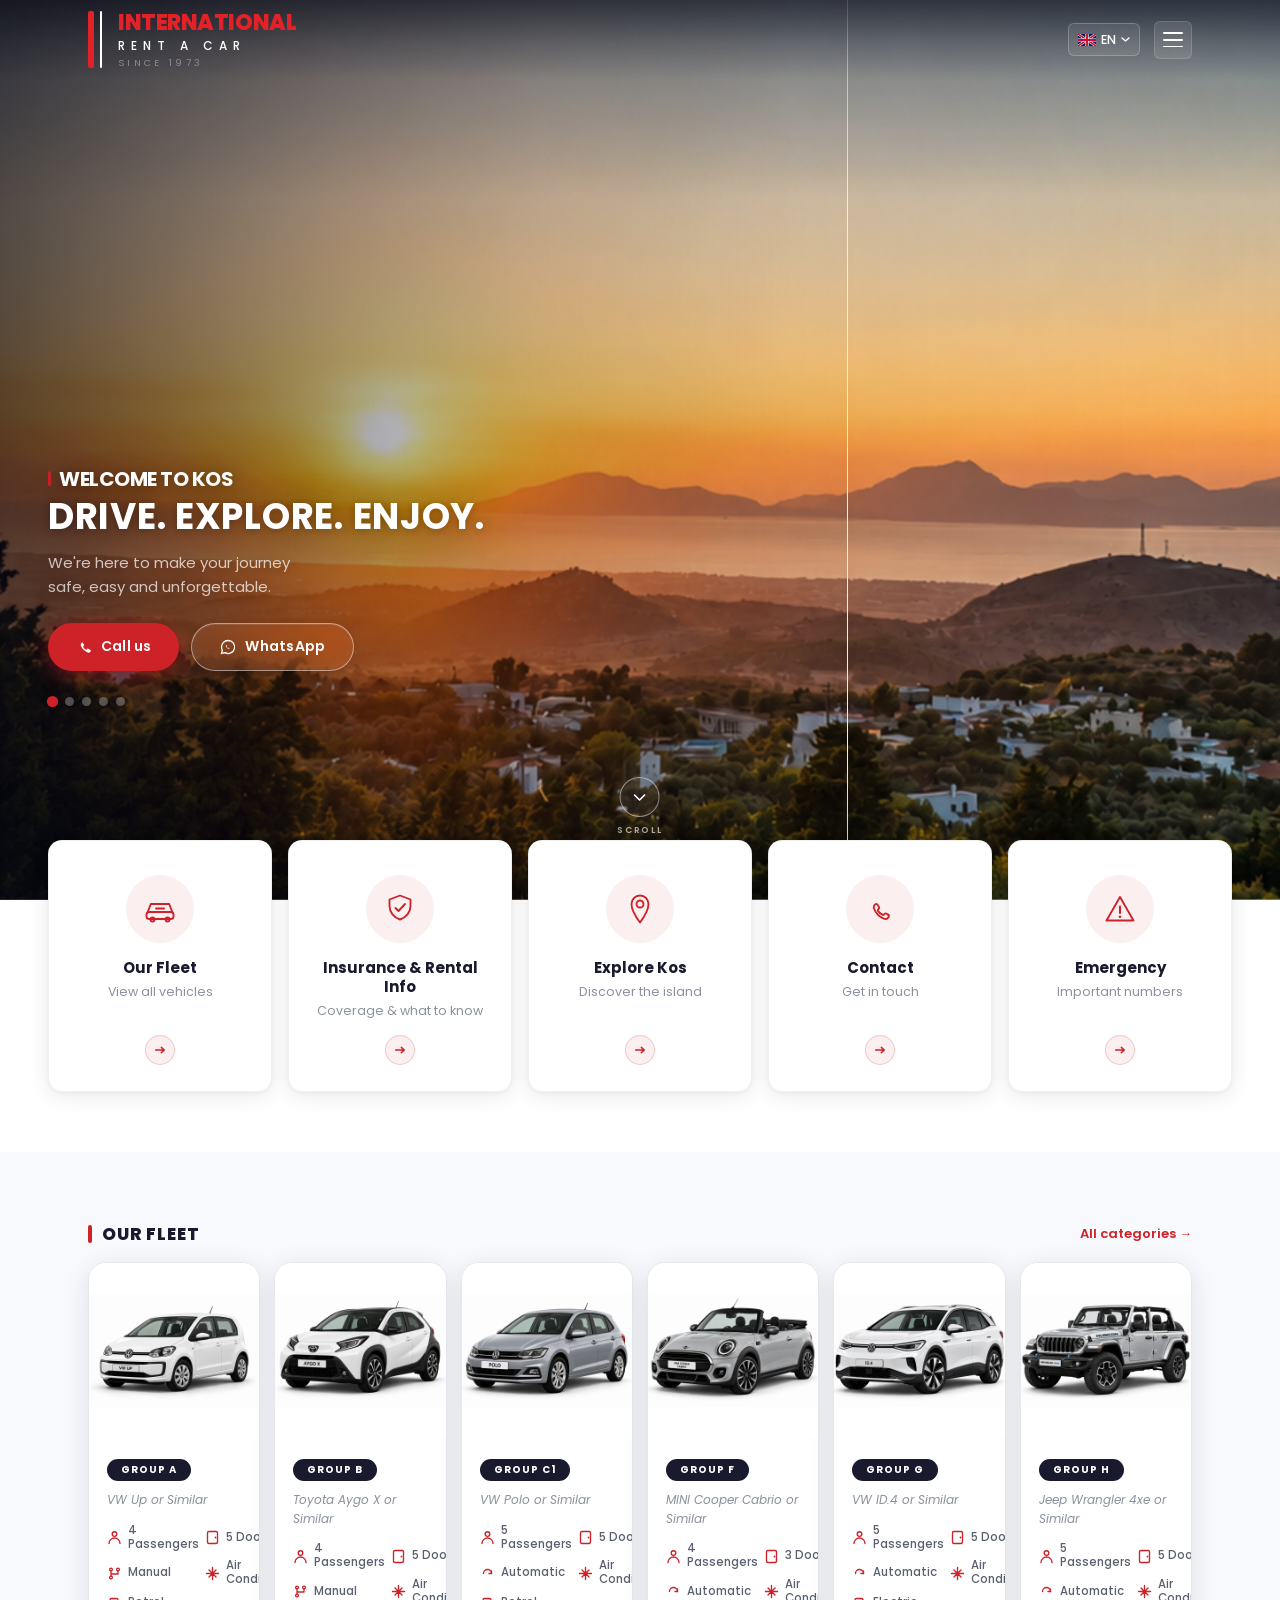
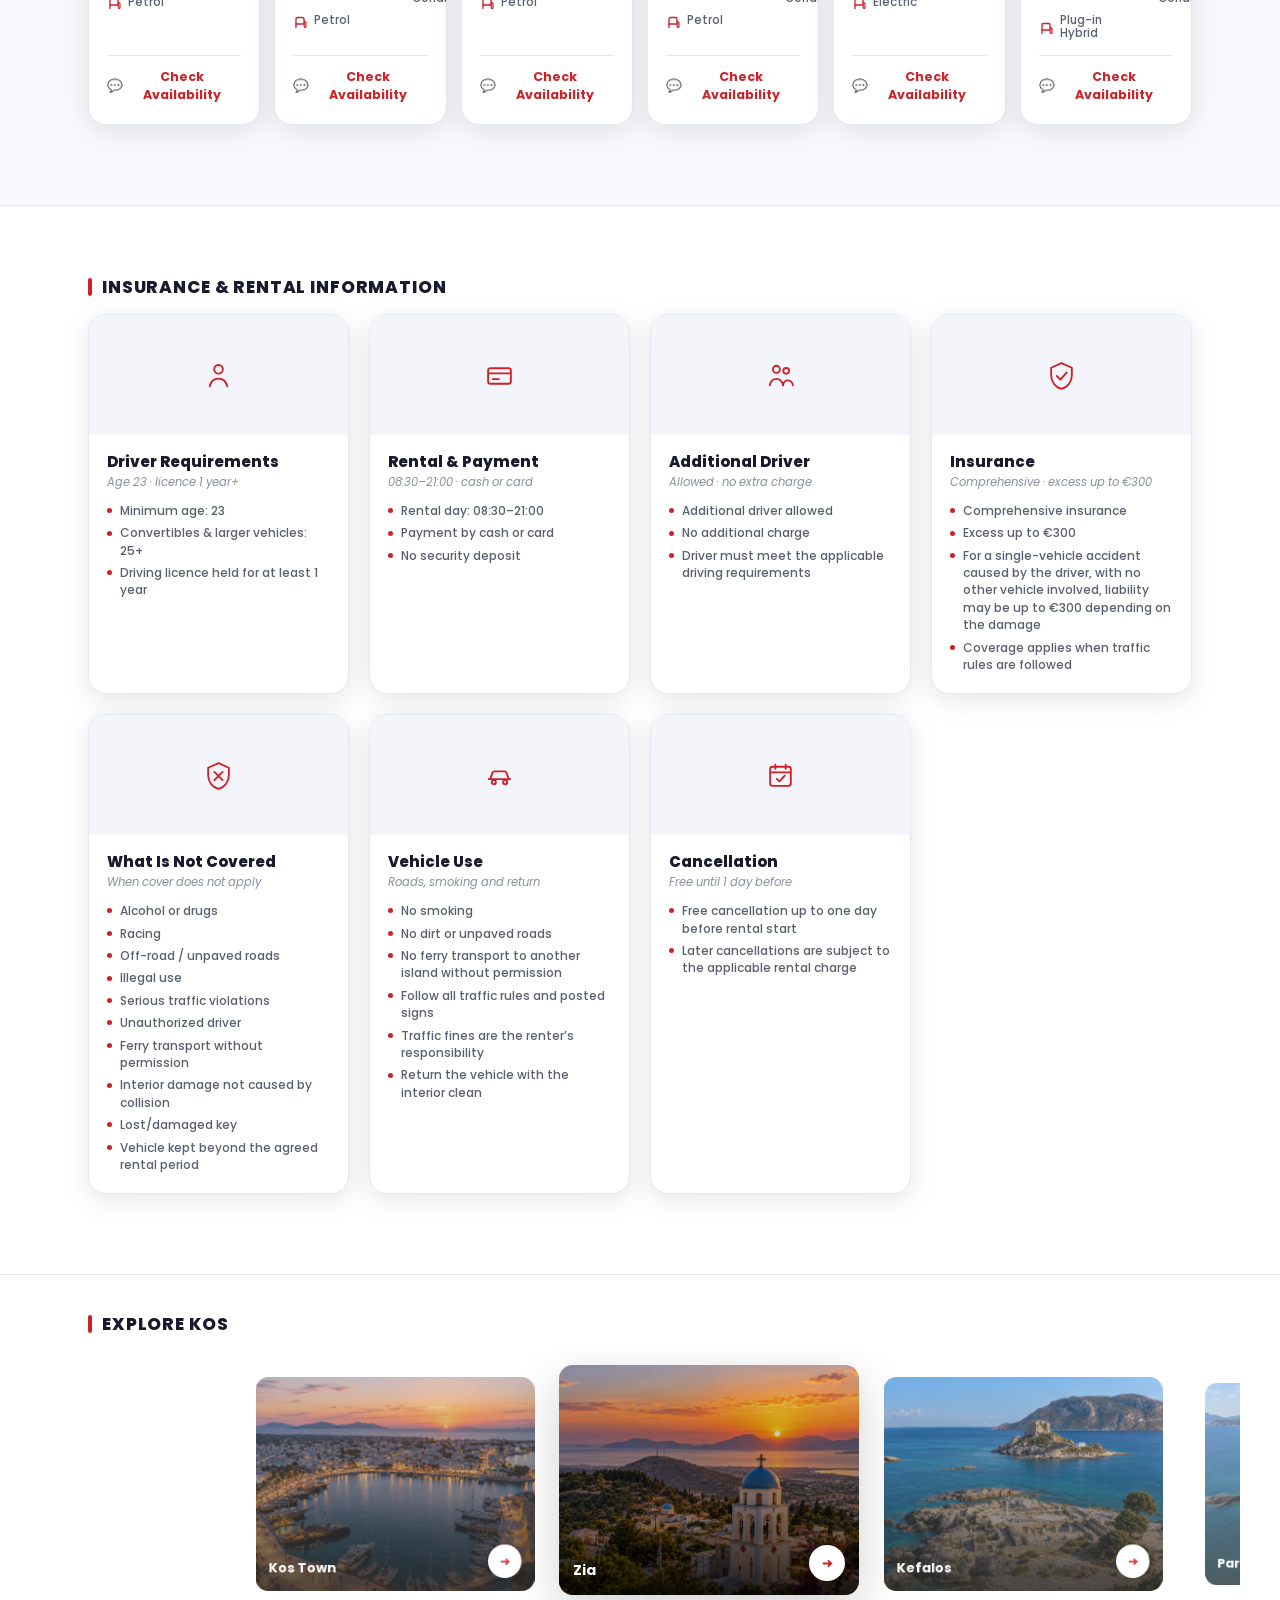
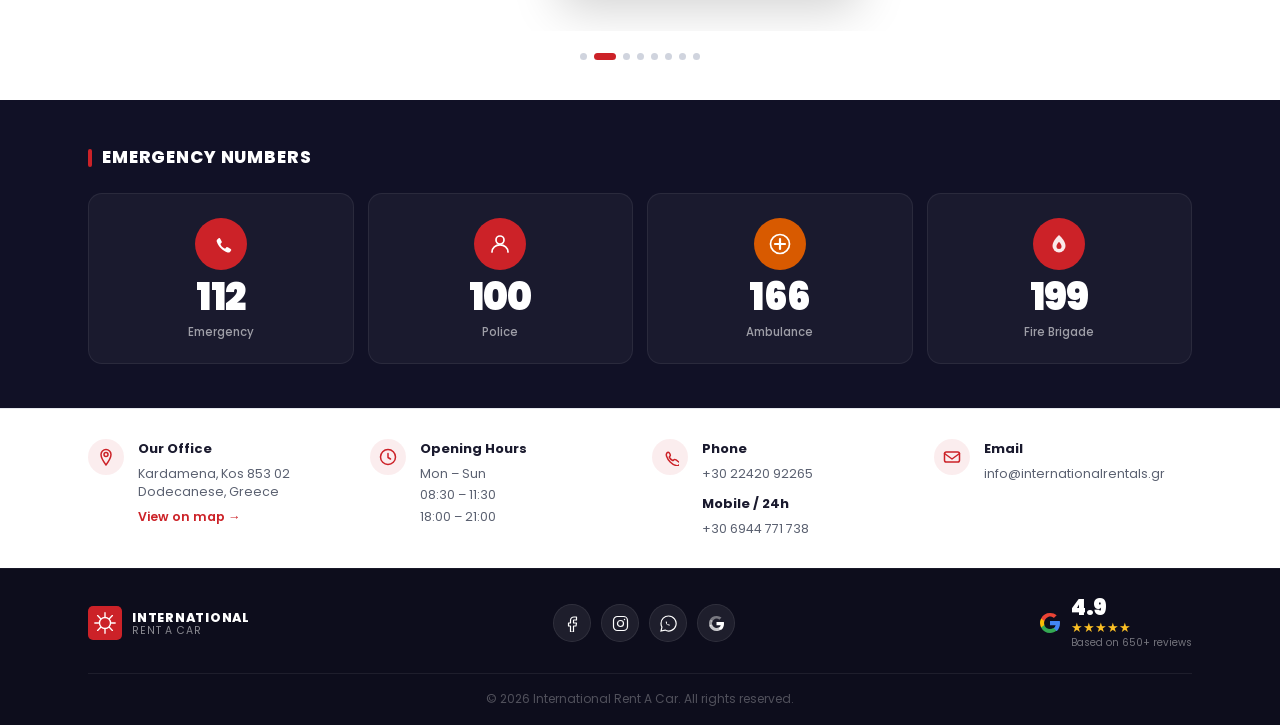
==== commit c69784ab: "Prepare approved public website for GitHub Pages replacement Co-authored-by: Cursor <cursoragent@cur" ====
--- a/index.html
+++ b/index.html
@@ -3,8 +3,8 @@
 <head>
   <meta charset="UTF-8" />
   <meta name="viewport" content="width=device-width, initial-scale=1.0" />
-  <meta name="description" content="International Rent A Car — Premium car rentals in Kos, Greece. Drive. Explore. Enjoy." />
-  <title>International Rent A Car — Kos, Greece</title>
+  <meta name="description" data-i18n-content="meta.homeDesc" content="International Rent A Car — Premium car rentals in Kos, Greece. Drive. Explore. Enjoy." />
+  <title data-i18n-title="meta.homeTitle">International Rent A Car — Kos, Greece</title>
   <link rel="preconnect" href="https://fonts.googleapis.com" />
   <link rel="preconnect" href="https://fonts.gstatic.com" crossorigin />
   <link href="https://fonts.googleapis.com/css2?family=Bebas+Neue&family=Poppins:ital,wght@0,300;0,400;0,500;0,600;0,700;0,800;0,900;1,400;1,500&display=swap" rel="stylesheet" />
@@ -16,7 +16,7 @@
   <header class="nav" id="nav">
     <div class="nav__inner">
 
-      <a href="#home" class="nav__logo" aria-label="International Rent A Car — Home">
+      <a href="#home" class="nav__logo" aria-label="International Rent A Car — Home" data-i18n-aria="nav.homeAria">
         <div class="nav__logo-bars" aria-hidden="true">
           <div class="nav__logo-bar--red"></div>
           <div class="nav__logo-bar--white"></div>
@@ -29,20 +29,23 @@
       </a>
 
       <div class="nav__right">
-        <div class="nav__lang" role="button" tabindex="0" aria-label="Language: English">
-          <svg width="18" height="12" viewBox="0 0 18 12" xmlns="http://www.w3.org/2000/svg" aria-hidden="true">
-            <rect width="18" height="12" rx="1.5" fill="#012169"/>
-            <path d="M0 0L18 12M18 0L0 12" stroke="white" stroke-width="2.5"/>
-            <path d="M0 0L18 12M18 0L0 12" stroke="#C8102E" stroke-width="1.5"/>
-            <path d="M9 0V12M0 6H18" stroke="white" stroke-width="3.2"/>
-            <path d="M9 0V12M0 6H18" stroke="#C8102E" stroke-width="1.9"/>
-          </svg>
-          <span>English</span>
-          <svg width="9" height="5" viewBox="0 0 9 5" fill="none" aria-hidden="true">
-            <path d="M1 1l3.5 3L8 1" stroke="white" stroke-width="1.4" stroke-linecap="round" stroke-linejoin="round"/>
-          </svg>
-        </div>
-        <button class="nav__burger" id="navBurger" aria-label="Open navigation menu" aria-expanded="false" aria-controls="mobMenu">
+        <div class="nav__lang-wrap">
+          <button type="button" class="nav__lang" id="langToggle" aria-haspopup="listbox" aria-expanded="false" aria-controls="langMenu" aria-label="Language: English">
+            <svg width="18" height="12" viewBox="0 0 18 12" xmlns="http://www.w3.org/2000/svg" aria-hidden="true">
+              <rect width="18" height="12" rx="1.5" fill="#012169"/>
+              <path d="M0 0L18 12M18 0L0 12" stroke="white" stroke-width="2.5"/>
+              <path d="M0 0L18 12M18 0L0 12" stroke="#C8102E" stroke-width="1.5"/>
+              <path d="M9 0V12M0 6H18" stroke="white" stroke-width="3.2"/>
+              <path d="M9 0V12M0 6H18" stroke="#C8102E" stroke-width="1.9"/>
+            </svg>
+            <span class="nav__lang-name">EN</span>
+            <svg width="9" height="5" viewBox="0 0 9 5" fill="none" aria-hidden="true">
+              <path d="M1 1l3.5 3L8 1" stroke="white" stroke-width="1.4" stroke-linecap="round" stroke-linejoin="round"/>
+            </svg>
+          </button>
+          <ul class="nav__lang-menu" id="langMenu" role="listbox" aria-label="Languages" hidden></ul>
+        </div>
+        <button class="nav__burger" id="navBurger" aria-label="Open navigation menu" data-i18n-aria="nav.openMenu" aria-expanded="false" aria-controls="mobMenu">
           <span></span>
           <span></span>
           <span></span>
@@ -53,7 +56,7 @@
   </header>
 
   <!-- ═══════════════════════ MOBILE MENU ══════════════════════ -->
-  <div class="mob-menu" id="mobMenu" aria-hidden="true" role="dialog" aria-label="Navigation">
+  <div class="mob-menu" id="mobMenu" aria-hidden="true" role="dialog" aria-label="Navigation" data-i18n-aria="nav.dialogAria">
     <div class="mob-menu__bg" id="mobMenuBg"></div>
     <div class="mob-menu__panel">
       <div class="mob-menu__head">
@@ -70,98 +73,123 @@
             <line x1="28.7" y1="11.3" x2="25.1" y2="14.9" stroke="white" stroke-width="1.6" stroke-linecap="round"/>
             <line x1="14.9" y1="25.1" x2="11.3" y2="28.7" stroke="white" stroke-width="1.6" stroke-linecap="round"/>
           </svg>
-          <span>Menu</span>
-        </div>
-        <button class="mob-menu__close" id="mobMenuClose" aria-label="Close menu">
+          <span data-i18n="nav.menu">Menu</span>
+        </div>
+        <button class="mob-menu__close" id="mobMenuClose" aria-label="Close menu" data-i18n-aria="nav.closeMenu">
           <svg width="18" height="18" viewBox="0 0 18 18" fill="none" aria-hidden="true">
             <path d="M14 4L4 14M4 4l10 10" stroke="white" stroke-width="1.8" stroke-linecap="round"/>
           </svg>
         </button>
       </div>
-      <nav class="mob-menu__nav" aria-label="Main navigation">
-        <a href="#fleet"        class="mob-menu__link">Our Fleet</a>
-        <a href="#rental-guide" class="mob-menu__link">Insurance & Rental Info</a>
-        <a href="#explore"      class="mob-menu__link">Explore Kos</a>
-        <a href="#emergency"    class="mob-menu__link">Emergency</a>
-        <a href="#contact"      class="mob-menu__link">Contact</a>
+      <nav class="mob-menu__nav" aria-label="Main navigation" data-i18n-aria="nav.mainAria">
+        <a href="#fleet"        class="mob-menu__link" data-i18n="nav.fleet">Our Fleet</a>
+        <a href="#rental-guide" class="mob-menu__link" data-i18n="nav.rentalGuide">Insurance & Rental Info</a>
+        <a href="#explore"      class="mob-menu__link" data-i18n="nav.explore">Explore Kos</a>
+        <a href="#emergency"    class="mob-menu__link" data-i18n="nav.emergency">Emergency</a>
+        <a href="#contact"      class="mob-menu__link" data-i18n="nav.contact">Contact</a>
       </nav>
       <div class="mob-menu__footer">
         <a href="tel:+302242092265" class="mob-menu__cta mob-menu__cta--red">
           <svg width="15" height="15" viewBox="0 0 15 15" fill="none" aria-hidden="true">
             <path d="M13.5 10.5c-.28-.28-2.15-1.4-2.55-1.4-.4 0-.55.3-1.05.85-.28.28-.48.3-.75.15-.6-.28-1.8-.8-2.55-2.45-.1-.28-.1-.45.2-.75.47-.47.75-.65.75-1.05 0-.4-1.05-2-1.35-2.28-.28-.28-.55 0-.8.2-.47.28-.85.65-1.05 1.15-.2.47-.08 1.05.1 1.55.55 1.4 1.4 2.72 2.55 3.85 1.15 1.15 2.45 2 3.85 2.55.47.18 1.05.28 1.55.1.47-.18.87-.6 1.15-1.05.28-.38.48-.57.28-.85-.08-.08-.3-.2-1.05-.85z" fill="white"/>
           </svg>
-          Call us now
+          <span data-i18n="buttons.callUsNow">Call us now</span>
         </a>
         <a href="https://wa.me/306944771738" target="_blank" rel="noopener" class="mob-menu__cta mob-menu__cta--outline">
           <svg width="15" height="15" viewBox="0 0 15 15" fill="none" aria-hidden="true">
             <path d="M7.5 1C3.91 1 1 3.91 1 7.5c0 1.08.28 2.1.78 2.98L1 14l3.6-.77A6.5 6.5 0 107.5 1z" stroke="white" stroke-width="1.2" fill="none"/>
             <path d="M5.3 6.2c0-.15.1-.28.23-.3l.23-.02c.15-.01.28.08.3.22l.27.93c.03.1-.02.21-.12.26l-.27.17c.24.48.65.9 1.13 1.14l.17-.27a.22.22 0 01.26-.12l.93.27c.14.03.23.16.22.3l-.02.23c-.02.15-.15.26-.3.26C6.75 9 5.3 7.55 5.3 6.42V6.2z" fill="white"/>
           </svg>
-          WhatsApp
+          <span data-i18n="buttons.whatsapp">WhatsApp</span>
         </a>
       </div>
     </div>
   </div>
 
   <!-- ═══════════════════════ HERO ══════════════════════════════ -->
-  <section class="hero" id="home" aria-label="Welcome to International Rent A Car">
-
-    <div class="hero__slide active" style="background-image:url('assets/images/hero/hero-1.png')" aria-hidden="true"></div>
-    <div class="hero__slide" style="background-image:url('assets/images/hero/hero-2.png')" aria-hidden="true"></div>
-    <div class="hero__slide" style="background-image:url('assets/images/hero/hero-3.png')" aria-hidden="true"></div>
-    <div class="hero__slide" style="background-image:url('assets/images/hero/hero-4.png')" aria-hidden="true"></div>
-    <div class="hero__slide" style="background-image:url('assets/images/hero/hero-5.png')" aria-hidden="true"></div>
+  <section class="hero" id="home" aria-label="Welcome to International Rent A Car" data-i18n-aria="hero.welcomeAria">
+
+    <div class="hero__slide active" aria-hidden="true">
+      <picture>
+        <source media="(max-width: 639px)" srcset="assets/images/hero/hero-kos-zia-mobile.png" />
+        <img class="hero__img" src="assets/images/hero/hero-kos-zia-desktop.png" alt="" />
+      </picture>
+    </div>
+    <div class="hero__slide" aria-hidden="true">
+      <picture>
+        <source media="(max-width: 639px)" srcset="assets/images/hero/hero-kos-kefalos-mobile.png" />
+        <img class="hero__img" src="assets/images/hero/hero-kos-kefalos-desktop.png" alt="" />
+      </picture>
+    </div>
+    <div class="hero__slide" aria-hidden="true">
+      <picture>
+        <source media="(max-width: 639px)" srcset="assets/images/hero/hero-kos-town-mobile.png" />
+        <img class="hero__img" src="assets/images/hero/hero-kos-town-desktop.png" alt="" />
+      </picture>
+    </div>
+    <div class="hero__slide" aria-hidden="true">
+      <picture>
+        <source media="(max-width: 639px)" srcset="assets/images/hero/hero-kos-beach-mobile.png" />
+        <img class="hero__img" src="assets/images/hero/hero-kos-beach-desktop.png" alt="" />
+      </picture>
+    </div>
+    <div class="hero__slide" aria-hidden="true">
+      <picture>
+        <source media="(max-width: 639px)" srcset="assets/images/hero/hero-kos-road-mobile.png" />
+        <img class="hero__img" src="assets/images/hero/hero-kos-road-desktop.png" alt="" />
+      </picture>
+    </div>
 
     <div class="hero__overlay" aria-hidden="true"></div>
     <div class="hero__vignette" aria-hidden="true"></div>
 
     <div class="hero__content">
-      <h1 class="hero__heading">WELCOME<br>TO KOS</h1>
-      <p class="hero__tagline">Drive. Explore. Enjoy.</p>
-      <p class="hero__desc">We're here to make your journey<br>safe, easy and unforgettable.</p>
+      <p class="hero__kicker" data-i18n="hero.kicker">WELCOME TO KOS</p>
+      <h1 class="hero__heading" data-i18n="hero.heading">DRIVE. EXPLORE. ENJOY.</h1>
+      <p class="hero__desc" data-i18n="hero.desc" data-i18n-html>We're here to make your journey<br>safe, easy and unforgettable.</p>
 
       <div class="hero__actions">
         <a href="tel:+302242092265" class="hero__btn hero__btn--red">
           <svg width="16" height="16" viewBox="0 0 16 16" fill="none" aria-hidden="true">
             <path d="M14.5 11c-.3-.3-2.3-1.52-2.7-1.52-.4 0-.6.3-1.1.9-.3.3-.5.3-.8.16-.65-.3-1.9-.86-2.7-2.6-.1-.3-.1-.5.2-.8.5-.5.8-.7.8-1.1 0-.4-1.1-2.08-1.4-2.38-.3-.3-.6 0-.9.2-.5.3-.9.7-1.1 1.2-.2.5-.1 1.1.1 1.6.6 1.5 1.5 2.9 2.7 4.1 1.2 1.2 2.6 2.1 4.1 2.7.5.2 1.1.3 1.6.1.5-.2.9-.6 1.2-1.1.28-.4.5-.58.28-.88z" fill="white"/>
           </svg>
-          Call us
+          <span data-i18n="buttons.callUs">Call us</span>
         </a>
         <a href="https://wa.me/306944771738" target="_blank" rel="noopener" class="hero__btn hero__btn--dark">
           <svg width="16" height="16" viewBox="0 0 16 16" fill="none" aria-hidden="true">
             <path d="M8 1.5C4.41 1.5 1.5 4.41 1.5 8c0 1.13.3 2.2.82 3.12L1.5 14.5l3.5-.81A6.5 6.5 0 108 1.5z" stroke="white" stroke-width="1.3" fill="none"/>
             <path d="M5.8 6.5c0-.16.1-.3.25-.33l.26-.02c.16-.02.3.08.33.23l.28.98c.04.12-.02.25-.13.31l-.27.17c.26.53.68.96 1.2 1.2l.17-.26a.27.27 0 01.32-.14l.98.28c.15.03.25.17.23.33l-.02.26c-.02.16-.16.27-.32.27C7.25 9.62 5.8 8.17 5.8 6.76V6.5z" fill="white"/>
           </svg>
-          WhatsApp
+          <span data-i18n="buttons.whatsapp">WhatsApp</span>
         </a>
       </div>
 
-      <div class="hero__dots" role="tablist" aria-label="Hero slides">
-        <button class="hero__dot active" data-slide="0" role="tab" aria-selected="true"  aria-label="Slide 1"></button>
-        <button class="hero__dot"        data-slide="1" role="tab" aria-selected="false" aria-label="Slide 2"></button>
-        <button class="hero__dot"        data-slide="2" role="tab" aria-selected="false" aria-label="Slide 3"></button>
-        <button class="hero__dot"        data-slide="3" role="tab" aria-selected="false" aria-label="Slide 4"></button>
-        <button class="hero__dot"        data-slide="4" role="tab" aria-selected="false" aria-label="Slide 5"></button>
-      </div>
-    </div>
-
-    <a href="#quick-links" class="hero__scroll" aria-label="Scroll down">
+      <div class="hero__dots" role="tablist" aria-label="Hero slides" data-i18n-aria="hero.slidesAria">
+        <button class="hero__dot active" data-slide="0" role="tab" aria-selected="true"  aria-label="Slide 1" data-i18n-aria="hero.slideN" data-i18n-n="1"></button>
+        <button class="hero__dot"        data-slide="1" role="tab" aria-selected="false" aria-label="Slide 2" data-i18n-aria="hero.slideN" data-i18n-n="2"></button>
+        <button class="hero__dot"        data-slide="2" role="tab" aria-selected="false" aria-label="Slide 3" data-i18n-aria="hero.slideN" data-i18n-n="3"></button>
+        <button class="hero__dot"        data-slide="3" role="tab" aria-selected="false" aria-label="Slide 4" data-i18n-aria="hero.slideN" data-i18n-n="4"></button>
+        <button class="hero__dot"        data-slide="4" role="tab" aria-selected="false" aria-label="Slide 5" data-i18n-aria="hero.slideN" data-i18n-n="5"></button>
+      </div>
+    </div>
+
+    <a href="#quick-links" class="hero__scroll" aria-label="Scroll down" data-i18n-aria="hero.scrollAria">
       <div class="hero__scroll-ring" aria-hidden="true">
         <svg width="20" height="20" viewBox="0 0 20 20" fill="none">
           <path d="M5 8l5 5 5-5" stroke="white" stroke-width="1.6" stroke-linecap="round" stroke-linejoin="round"/>
         </svg>
       </div>
-      <span>SCROLL</span>
+      <span data-i18n="hero.scroll">SCROLL</span>
     </a>
 
   </section>
 
   <!-- ═══════════════════════ QUICK ACCESS ═════════════════════ -->
-  <section class="qa-wrap" id="quick-links" aria-label="Quick access navigation">
-    <div class="qa-grid">
+  <section class="qa-wrap" id="quick-links" aria-label="Quick access navigation" data-i18n-aria="qa.aria">
+    <div class="qa-grid prem-carousel__track">
 
       <!-- 1. Our Fleet -->
-      <a href="#fleet" class="qa-card" aria-label="View our fleet of vehicles">
+      <a href="#fleet" class="qa-card prem-carousel__card" aria-label="View our fleet of vehicles" data-i18n-aria="qa.fleet.aria">
         <div class="qa-card__icon" aria-hidden="true">
           <svg width="34" height="34" viewBox="0 0 34 34" fill="none">
             <path d="M4.5 20.5L7.8 12H26.2L29.5 20.5" stroke="#CC2228" stroke-width="1.85" stroke-linecap="round" stroke-linejoin="round"/>
@@ -172,8 +200,8 @@
           </svg>
         </div>
         <div class="qa-card__body">
-          <strong class="qa-card__title">Our Fleet</strong>
-          <span class="qa-card__desc">View all vehicles</span>
+          <strong class="qa-card__title" data-i18n="qa.fleet.title">Our Fleet</strong>
+          <span class="qa-card__desc" data-i18n="qa.fleet.desc">View all vehicles</span>
         </div>
         <div class="qa-card__arrow" aria-hidden="true">
           <svg width="14" height="14" viewBox="0 0 16 16" fill="none">
@@ -183,7 +211,7 @@
       </a>
 
       <!-- 2. Insurance -->
-      <a href="#rental-guide" class="qa-card" aria-label="Insurance and rental information">
+      <a href="#rental-guide" class="qa-card prem-carousel__card" aria-label="Insurance and rental information" data-i18n-aria="qa.guide.aria">
         <div class="qa-card__icon" aria-hidden="true">
           <svg width="34" height="34" viewBox="0 0 34 34" fill="none">
             <path d="M17 3.5L6.5 7.5v6.5c0 6.28 4.5 11.5 10.5 13.5 6-2 10.5-7.22 10.5-13.5V7.5L17 3.5z" stroke="#CC2228" stroke-width="1.85" stroke-linejoin="round"/>
@@ -191,8 +219,8 @@
           </svg>
         </div>
         <div class="qa-card__body">
-          <strong class="qa-card__title">Insurance & Rental Info</strong>
-          <span class="qa-card__desc">Coverage & what to know</span>
+          <strong class="qa-card__title" data-i18n="qa.guide.title">Insurance & Rental Info</strong>
+          <span class="qa-card__desc" data-i18n="qa.guide.desc">Coverage & what to know</span>
         </div>
         <div class="qa-card__arrow" aria-hidden="true">
           <svg width="14" height="14" viewBox="0 0 16 16" fill="none">
@@ -202,7 +230,7 @@
       </a>
 
       <!-- 3. Explore Kos -->
-      <a href="#explore" class="qa-card" aria-label="Explore Kos island">
+      <a href="#explore" class="qa-card prem-carousel__card" aria-label="Explore Kos island" data-i18n-aria="qa.explore.aria">
         <div class="qa-card__icon" aria-hidden="true">
           <svg width="34" height="34" viewBox="0 0 34 34" fill="none">
             <path d="M17 3.5C12.31 3.5 8.5 7.31 8.5 12c0 7.12 8.5 18.5 8.5 18.5s8.5-11.38 8.5-18.5c0-4.69-3.81-8.5-8.5-8.5z" stroke="#CC2228" stroke-width="1.85" stroke-linejoin="round"/>
@@ -210,8 +238,8 @@
           </svg>
         </div>
         <div class="qa-card__body">
-          <strong class="qa-card__title">Explore Kos</strong>
-          <span class="qa-card__desc">Discover the island</span>
+          <strong class="qa-card__title" data-i18n="qa.explore.title">Explore Kos</strong>
+          <span class="qa-card__desc" data-i18n="qa.explore.desc">Discover the island</span>
         </div>
         <div class="qa-card__arrow" aria-hidden="true">
           <svg width="14" height="14" viewBox="0 0 16 16" fill="none">
@@ -221,15 +249,15 @@
       </a>
 
       <!-- 4. Contact -->
-      <a href="tel:+302242092265" class="qa-card" aria-label="Call us now">
+      <a href="tel:+302242092265" class="qa-card prem-carousel__card" aria-label="Call us now" data-i18n-aria="qa.contact.aria">
         <div class="qa-card__icon" aria-hidden="true">
           <svg width="34" height="34" viewBox="0 0 34 34" fill="none">
             <path d="M26.5 23.5c-.46-.48-3.3-2.12-3.94-2.12-.65 0-.84.38-1.6 1.22-.43.5-.74.52-1.22.28-1.22-.6-3.28-1.72-4.88-4.24-.19-.46-.19-.7.28-1.2.76-.76 1.13-1.04 1.13-1.6 0-.65-1.7-3.1-2.08-3.52-.65-.73-1.22-.47-1.7 0-.74.46-1.32 1.04-1.6 1.88-.28.84-.18 1.75.18 2.58.82 2.24 2.26 4.36 3.9 6 1.65 1.65 3.76 3.08 6 3.9.83.36 1.74.46 2.58.18.84-.28 1.42-.86 1.88-1.6.46-.65.7-.88.24-1.6-.09-.18-.38-.37-1.04-1.06z" stroke="#CC2228" stroke-width="1.85" stroke-linecap="round"/>
           </svg>
         </div>
         <div class="qa-card__body">
-          <strong class="qa-card__title">Contact</strong>
-          <span class="qa-card__desc">Get in touch</span>
+          <strong class="qa-card__title" data-i18n="qa.contact.title">Contact</strong>
+          <span class="qa-card__desc" data-i18n="qa.contact.desc">Get in touch</span>
         </div>
         <div class="qa-card__arrow" aria-hidden="true">
           <svg width="14" height="14" viewBox="0 0 16 16" fill="none">
@@ -239,7 +267,7 @@
       </a>
 
       <!-- 5. Emergency -->
-      <a href="#emergency" class="qa-card" aria-label="View emergency numbers">
+      <a href="#emergency" class="qa-card prem-carousel__card" aria-label="View emergency numbers" data-i18n-aria="qa.emergency.aria">
         <div class="qa-card__icon" aria-hidden="true">
           <svg width="34" height="34" viewBox="0 0 34 34" fill="none">
             <path d="M17 5L30.5 28.5H3.5L17 5z" stroke="#CC2228" stroke-width="1.85" stroke-linejoin="round"/>
@@ -248,8 +276,8 @@
           </svg>
         </div>
         <div class="qa-card__body">
-          <strong class="qa-card__title">Emergency</strong>
-          <span class="qa-card__desc">Important numbers</span>
+          <strong class="qa-card__title" data-i18n="qa.emergency.title">Emergency</strong>
+          <span class="qa-card__desc" data-i18n="qa.emergency.desc">Important numbers</span>
         </div>
         <div class="qa-card__arrow" aria-hidden="true">
           <svg width="14" height="14" viewBox="0 0 16 16" fill="none">
@@ -261,12 +289,12 @@
     </div><!-- end .qa-grid -->
 
     <!-- Pagination dots — shown on mobile only -->
-    <div class="qa-dots" role="tablist" aria-label="Quick access cards">
-      <button class="qa-dot qa-dot--active" role="tab" aria-selected="true"  data-qa="0" aria-label="Card 1 of 5"></button>
-      <button class="qa-dot"               role="tab" aria-selected="false" data-qa="1" aria-label="Card 2 of 5"></button>
-      <button class="qa-dot"               role="tab" aria-selected="false" data-qa="2" aria-label="Card 3 of 5"></button>
-      <button class="qa-dot"               role="tab" aria-selected="false" data-qa="3" aria-label="Card 4 of 5"></button>
-      <button class="qa-dot"               role="tab" aria-selected="false" data-qa="4" aria-label="Card 5 of 5"></button>
+    <div class="prem-carousel__dots" role="tablist" aria-label="Quick access cards" data-i18n-aria="qa.dotsAria">
+      <button type="button" class="prem-carousel__dot prem-carousel__dot--active" role="tab" aria-selected="true"  aria-label="Card 1 of 5" data-i18n-aria="qa.cardN" data-i18n-n="1" data-i18n-total="5"></button>
+      <button type="button" class="prem-carousel__dot"                            role="tab" aria-selected="false" aria-label="Card 2 of 5" data-i18n-aria="qa.cardN" data-i18n-n="2" data-i18n-total="5"></button>
+      <button type="button" class="prem-carousel__dot"                            role="tab" aria-selected="false" aria-label="Card 3 of 5" data-i18n-aria="qa.cardN" data-i18n-n="3" data-i18n-total="5"></button>
+      <button type="button" class="prem-carousel__dot"                            role="tab" aria-selected="false" aria-label="Card 4 of 5" data-i18n-aria="qa.cardN" data-i18n-n="4" data-i18n-total="5"></button>
+      <button type="button" class="prem-carousel__dot"                            role="tab" aria-selected="false" aria-label="Card 5 of 5" data-i18n-aria="qa.cardN" data-i18n-n="5" data-i18n-total="5"></button>
     </div>
 
   </section>
@@ -276,41 +304,44 @@
     <div class="container">
 
       <div class="sec-head">
-        <h2 class="sec-title" id="fleet-heading">OUR FLEET</h2>
-        <a href="#fleet" class="sec-link">All categories →</a>
+        <h2 class="sec-title" id="fleet-heading" data-i18n="fleet.heading">OUR FLEET</h2>
+        <a href="fleet.html" class="sec-link" data-i18n="buttons.allCategories">All categories →</a>
       </div>
 
       <div class="fleet-grid prem-carousel__track" role="list">
 
         <!-- ── Group A · Economy ─────────────────────────────────── -->
         <!-- Fleet images must be loaded from: assets/images/fleet/cards/ -->
-        <article class="fleet-card prem-carousel__card" role="listitem" aria-label="Group A — VW Up or Similar">
+        <article class="fleet-card prem-carousel__card" role="listitem" aria-label="Group A — VW Up or Similar" data-i18n-aria="fleet.cardAria" data-i18n-group="A" data-i18n-name="VW Up">
           <div class="fleet-card__img-wrap">
             <img
               src="assets/images/fleet/cards/vw-up-white.png"
               alt="Group A — VW Up or Similar"
+              data-i18n-alt="fleet.cardAria"
+              data-i18n-group="A"
+              data-i18n-name="VW Up"
               loading="lazy"
             />
           </div>
           <div class="fleet-card__body">
             <div class="fleet-card__head">
-              <p class="fleet-card__group">Group A</p>
-              <p class="fleet-card__example">VW Up or Similar</p>
+              <p class="fleet-card__group" data-i18n="fleet.groupLabel" data-i18n-group="A">Group A</p>
+              <p class="fleet-card__example" data-i18n="fleet.orSimilar" data-i18n-name="VW Up">VW Up or Similar</p>
             </div>
-            <ul class="fleet-card__specs" aria-label="Vehicle specifications">
+            <ul class="fleet-card__specs" aria-label="Vehicle specifications" data-i18n-aria="fleet.specsAria">
               <li class="fleet-card__spec">
                 <svg width="15" height="15" viewBox="0 0 15 15" fill="none" aria-hidden="true">
                   <circle cx="7.5" cy="4" r="2.3" stroke="#CC2228" stroke-width="1.35"/>
                   <path d="M2 13.5c0-3.04 2.46-5.5 5.5-5.5s5.5 2.46 5.5 5.5" stroke="#CC2228" stroke-width="1.35" stroke-linecap="round"/>
                 </svg>
-                <span>4 Passengers</span>
+                <span data-i18n="fleet.spec.passengers" data-i18n-n="4">4 Passengers</span>
               </li>
               <li class="fleet-card__spec">
                 <svg width="15" height="15" viewBox="0 0 15 15" fill="none" aria-hidden="true">
                   <rect x="2.5" y="1.5" width="10" height="12" rx="1.5" stroke="#CC2228" stroke-width="1.35"/>
                   <circle cx="10.5" cy="7.5" r="0.9" fill="#CC2228"/>
                 </svg>
-                <span>4 Doors</span>
+                <span data-i18n="fleet.spec.doors" data-i18n-n="5">5 Doors</span>
               </li>
               <li class="fleet-card__spec">
                 <svg width="15" height="15" viewBox="0 0 15 15" fill="none" aria-hidden="true">
@@ -319,20 +350,13 @@
                   <circle cx="4" cy="11.5" r="1.4" stroke="#CC2228" stroke-width="1.3"/>
                   <path d="M4 4.9v5.2M11 4.9V8H4" stroke="#CC2228" stroke-width="1.3" stroke-linecap="round" stroke-linejoin="round"/>
                 </svg>
-                <span>Manual</span>
+                <span data-i18n="fleet.transmission.manual">Manual</span>
               </li>
               <li class="fleet-card__spec">
                 <svg width="15" height="15" viewBox="0 0 15 15" fill="none" aria-hidden="true">
                   <path d="M7.5 1.5v12M1.5 7.5h12M4 4l7 7M11 4l-7 7" stroke="#CC2228" stroke-width="1.35" stroke-linecap="round"/>
                 </svg>
-                <span>Air Conditioning</span>
-              </li>
-              <li class="fleet-card__spec">
-                <svg width="15" height="15" viewBox="0 0 15 15" fill="none" aria-hidden="true">
-                  <rect x="3" y="5.5" width="9" height="7.5" rx="1.3" stroke="#CC2228" stroke-width="1.35"/>
-                  <path d="M5 5.5V4.2A1.3 1.3 0 016.3 2.9h2.4A1.3 1.3 0 0110 4.2v1.3" stroke="#CC2228" stroke-width="1.35" stroke-linecap="round"/>
-                </svg>
-                <span>2 Luggage</span>
+                <span data-i18n="fleet.spec.airConditioning">Air Conditioning</span>
               </li>
               <li class="fleet-card__spec">
                 <svg width="15" height="15" viewBox="0 0 15 15" fill="none" aria-hidden="true">
@@ -340,63 +364,61 @@
                   <path d="M3 10h8" stroke="#CC2228" stroke-width="1.35" stroke-linecap="round"/>
                   <path d="M11 7l2 1.5v4a.9.9 0 01-1.8 0V8.5" stroke="#CC2228" stroke-width="1.2" stroke-linejoin="round"/>
                 </svg>
-                <span>Petrol</span>
+                <span data-i18n="fleet.fuel.petrol">Petrol</span>
               </li>
             </ul>
-            <button type="button" class="fleet-card__cta" data-group="Group A" data-vehicle="VW Up or Similar">
-              💬 Check Availability
+            <button type="button" class="fleet-card__cta" data-group="Group A" data-vehicle="VW Up or Similar" data-group-code="A" data-name="VW Up">
+              💬 <span data-i18n="buttons.checkAvailability">Check Availability</span>
             </button>
           </div>
         </article>
 
         <!-- ── Group B · Economy Auto ────────────────────────────── -->
-        <article class="fleet-card prem-carousel__card" role="listitem" aria-label="Group B — Toyota Aygo X or Similar">
+        <article class="fleet-card prem-carousel__card" role="listitem" aria-label="Group B — Toyota Aygo X or Similar" data-i18n-aria="fleet.cardAria" data-i18n-group="B" data-i18n-name="Toyota Aygo X">
           <div class="fleet-card__img-wrap">
             <img
               src="assets/images/fleet/cards/toyota-aygo-x-white.png"
               alt="Group B — Toyota Aygo X or Similar"
+              data-i18n-alt="fleet.cardAria"
+              data-i18n-group="B"
+              data-i18n-name="Toyota Aygo X"
               loading="lazy"
             />
           </div>
           <div class="fleet-card__body">
             <div class="fleet-card__head">
-              <p class="fleet-card__group">Group B</p>
-              <p class="fleet-card__example">Toyota Aygo X or Similar</p>
+              <p class="fleet-card__group" data-i18n="fleet.groupLabel" data-i18n-group="B">Group B</p>
+              <p class="fleet-card__example" data-i18n="fleet.orSimilar" data-i18n-name="Toyota Aygo X">Toyota Aygo X or Similar</p>
             </div>
-            <ul class="fleet-card__specs" aria-label="Vehicle specifications">
+            <ul class="fleet-card__specs" aria-label="Vehicle specifications" data-i18n-aria="fleet.specsAria">
               <li class="fleet-card__spec">
                 <svg width="15" height="15" viewBox="0 0 15 15" fill="none" aria-hidden="true">
                   <circle cx="7.5" cy="4" r="2.3" stroke="#CC2228" stroke-width="1.35"/>
                   <path d="M2 13.5c0-3.04 2.46-5.5 5.5-5.5s5.5 2.46 5.5 5.5" stroke="#CC2228" stroke-width="1.35" stroke-linecap="round"/>
                 </svg>
-                <span>4 Passengers</span>
+                <span data-i18n="fleet.spec.passengers" data-i18n-n="4">4 Passengers</span>
               </li>
               <li class="fleet-card__spec">
                 <svg width="15" height="15" viewBox="0 0 15 15" fill="none" aria-hidden="true">
                   <rect x="2.5" y="1.5" width="10" height="12" rx="1.5" stroke="#CC2228" stroke-width="1.35"/>
                   <circle cx="10.5" cy="7.5" r="0.9" fill="#CC2228"/>
                 </svg>
-                <span>5 Doors</span>
-              </li>
-              <li class="fleet-card__spec">
-                <svg width="15" height="15" viewBox="0 0 15 15" fill="none" aria-hidden="true">
-                  <path d="M3.5 7.5A4 4 0 1111.5 7.5" stroke="#CC2228" stroke-width="1.35" stroke-linecap="round"/>
-                  <path d="M11.5 5v2.5H9" stroke="#CC2228" stroke-width="1.35" stroke-linecap="round" stroke-linejoin="round"/>
-                </svg>
-                <span>Automatic</span>
+                <span data-i18n="fleet.spec.doors" data-i18n-n="5">5 Doors</span>
+              </li>
+              <li class="fleet-card__spec">
+                <svg width="15" height="15" viewBox="0 0 15 15" fill="none" aria-hidden="true">
+                  <circle cx="4" cy="3.5" r="1.4" stroke="#CC2228" stroke-width="1.3"/>
+                  <circle cx="11" cy="3.5" r="1.4" stroke="#CC2228" stroke-width="1.3"/>
+                  <circle cx="4" cy="11.5" r="1.4" stroke="#CC2228" stroke-width="1.3"/>
+                  <path d="M4 4.9v5.2M11 4.9V8H4" stroke="#CC2228" stroke-width="1.3" stroke-linecap="round" stroke-linejoin="round"/>
+                </svg>
+                <span data-i18n="fleet.transmission.manual">Manual</span>
               </li>
               <li class="fleet-card__spec">
                 <svg width="15" height="15" viewBox="0 0 15 15" fill="none" aria-hidden="true">
                   <path d="M7.5 1.5v12M1.5 7.5h12M4 4l7 7M11 4l-7 7" stroke="#CC2228" stroke-width="1.35" stroke-linecap="round"/>
                 </svg>
-                <span>Air Conditioning</span>
-              </li>
-              <li class="fleet-card__spec">
-                <svg width="15" height="15" viewBox="0 0 15 15" fill="none" aria-hidden="true">
-                  <rect x="3" y="5.5" width="9" height="7.5" rx="1.3" stroke="#CC2228" stroke-width="1.35"/>
-                  <path d="M5 5.5V4.2A1.3 1.3 0 016.3 2.9h2.4A1.3 1.3 0 0110 4.2v1.3" stroke="#CC2228" stroke-width="1.35" stroke-linecap="round"/>
-                </svg>
-                <span>2 Luggage</span>
+                <span data-i18n="fleet.spec.airConditioning">Air Conditioning</span>
               </li>
               <li class="fleet-card__spec">
                 <svg width="15" height="15" viewBox="0 0 15 15" fill="none" aria-hidden="true">
@@ -404,63 +426,119 @@
                   <path d="M3 10h8" stroke="#CC2228" stroke-width="1.35" stroke-linecap="round"/>
                   <path d="M11 7l2 1.5v4a.9.9 0 01-1.8 0V8.5" stroke="#CC2228" stroke-width="1.2" stroke-linejoin="round"/>
                 </svg>
-                <span>Petrol</span>
+                <span data-i18n="fleet.fuel.petrol">Petrol</span>
               </li>
             </ul>
-            <button type="button" class="fleet-card__cta" data-group="Group B" data-vehicle="Toyota Aygo X or Similar">
-              💬 Check Availability
+            <button type="button" class="fleet-card__cta" data-group="Group B" data-vehicle="Toyota Aygo X or Similar" data-group-code="B" data-name="Toyota Aygo X">
+              💬 <span data-i18n="buttons.checkAvailability">Check Availability</span>
             </button>
           </div>
         </article>
 
+        <!-- ── Group C1 · Compact Auto ───────────────────────────── -->
+        <article class="fleet-card prem-carousel__card" role="listitem" aria-label="Group C1 — VW Polo or Similar" data-i18n-aria="fleet.cardAria" data-i18n-group="C1" data-i18n-name="VW Polo">
+          <div class="fleet-card__img-wrap">
+            <img
+              src="assets/images/fleet/cards/vw-polo-grey.png.png"
+              alt="Group C1 — VW Polo or Similar"
+              data-i18n-alt="fleet.cardAria"
+              data-i18n-group="C1"
+              data-i18n-name="VW Polo"
+              loading="lazy"
+            />
+          </div>
+          <div class="fleet-card__body">
+            <div class="fleet-card__head">
+              <p class="fleet-card__group" data-i18n="fleet.groupLabel" data-i18n-group="C1">Group C1</p>
+              <p class="fleet-card__example" data-i18n="fleet.orSimilar" data-i18n-name="VW Polo">VW Polo or Similar</p>
+            </div>
+            <ul class="fleet-card__specs" aria-label="Vehicle specifications" data-i18n-aria="fleet.specsAria">
+              <li class="fleet-card__spec">
+                <svg width="15" height="15" viewBox="0 0 15 15" fill="none" aria-hidden="true">
+                  <circle cx="7.5" cy="4" r="2.3" stroke="#CC2228" stroke-width="1.35"/>
+                  <path d="M2 13.5c0-3.04 2.46-5.5 5.5-5.5s5.5 2.46 5.5 5.5" stroke="#CC2228" stroke-width="1.35" stroke-linecap="round"/>
+                </svg>
+                <span data-i18n="fleet.spec.passengers" data-i18n-n="5">5 Passengers</span>
+              </li>
+              <li class="fleet-card__spec">
+                <svg width="15" height="15" viewBox="0 0 15 15" fill="none" aria-hidden="true">
+                  <rect x="2.5" y="1.5" width="10" height="12" rx="1.5" stroke="#CC2228" stroke-width="1.35"/>
+                  <circle cx="10.5" cy="7.5" r="0.9" fill="#CC2228"/>
+                </svg>
+                <span data-i18n="fleet.spec.doors" data-i18n-n="5">5 Doors</span>
+              </li>
+              <li class="fleet-card__spec">
+                <svg width="15" height="15" viewBox="0 0 15 15" fill="none" aria-hidden="true">
+                  <path d="M3.5 7.5A4 4 0 1111.5 7.5" stroke="#CC2228" stroke-width="1.35" stroke-linecap="round"/>
+                  <path d="M11.5 5v2.5H9" stroke="#CC2228" stroke-width="1.35" stroke-linecap="round" stroke-linejoin="round"/>
+                </svg>
+                <span data-i18n="fleet.transmission.automatic">Automatic</span>
+              </li>
+              <li class="fleet-card__spec">
+                <svg width="15" height="15" viewBox="0 0 15 15" fill="none" aria-hidden="true">
+                  <path d="M7.5 1.5v12M1.5 7.5h12M4 4l7 7M11 4l-7 7" stroke="#CC2228" stroke-width="1.35" stroke-linecap="round"/>
+                </svg>
+                <span data-i18n="fleet.spec.airConditioning">Air Conditioning</span>
+              </li>
+              <li class="fleet-card__spec">
+                <svg width="15" height="15" viewBox="0 0 15 15" fill="none" aria-hidden="true">
+                  <path d="M3 13.5V5A1.5 1.5 0 014.5 3.5h5A1.5 1.5 0 0111 5v4" stroke="#CC2228" stroke-width="1.35" stroke-linecap="round"/>
+                  <path d="M3 10h8" stroke="#CC2228" stroke-width="1.35" stroke-linecap="round"/>
+                  <path d="M11 7l2 1.5v4a.9.9 0 01-1.8 0V8.5" stroke="#CC2228" stroke-width="1.2" stroke-linejoin="round"/>
+                </svg>
+                <span data-i18n="fleet.fuel.petrol">Petrol</span>
+              </li>
+            </ul>
+            <button type="button" class="fleet-card__cta" data-group="Group C1" data-vehicle="VW Polo or Similar" data-group-code="C1" data-name="VW Polo">
+              💬 <span data-i18n="buttons.checkAvailability">Check Availability</span>
+            </button>
+          </div>
+        </article>
+
         <!-- ── Group F · Convertible (specs temporary, pending review) ── -->
-        <article class="fleet-card prem-carousel__card" role="listitem" aria-label="Group F — MINI Cooper Cabrio or Similar">
+        <article class="fleet-card prem-carousel__card" role="listitem" aria-label="Group F — MINI Cooper Cabrio or Similar" data-i18n-aria="fleet.cardAria" data-i18n-group="F" data-i18n-name="MINI Cooper Cabrio">
           <div class="fleet-card__img-wrap">
             <img
               src="assets/images/fleet/cards/mini-cooper-cabrio-light-grey.png"
               alt="Group F — MINI Cooper Cabrio or Similar"
+              data-i18n-alt="fleet.cardAria"
+              data-i18n-group="F"
+              data-i18n-name="MINI Cooper Cabrio"
               loading="lazy"
             />
           </div>
           <div class="fleet-card__body">
             <div class="fleet-card__head">
-              <p class="fleet-card__group">Group F</p>
-              <p class="fleet-card__example">MINI Cooper Cabrio or Similar</p>
+              <p class="fleet-card__group" data-i18n="fleet.groupLabel" data-i18n-group="F">Group F</p>
+              <p class="fleet-card__example" data-i18n="fleet.orSimilar" data-i18n-name="MINI Cooper Cabrio">MINI Cooper Cabrio or Similar</p>
             </div>
-            <ul class="fleet-card__specs" aria-label="Vehicle specifications">
+            <ul class="fleet-card__specs" aria-label="Vehicle specifications" data-i18n-aria="fleet.specsAria">
               <li class="fleet-card__spec">
                 <svg width="15" height="15" viewBox="0 0 15 15" fill="none" aria-hidden="true">
                   <circle cx="7.5" cy="4" r="2.3" stroke="#CC2228" stroke-width="1.35"/>
                   <path d="M2 13.5c0-3.04 2.46-5.5 5.5-5.5s5.5 2.46 5.5 5.5" stroke="#CC2228" stroke-width="1.35" stroke-linecap="round"/>
                 </svg>
-                <span>4 Passengers</span>
+                <span data-i18n="fleet.spec.passengers" data-i18n-n="4">4 Passengers</span>
               </li>
               <li class="fleet-card__spec">
                 <svg width="15" height="15" viewBox="0 0 15 15" fill="none" aria-hidden="true">
                   <rect x="2.5" y="1.5" width="10" height="12" rx="1.5" stroke="#CC2228" stroke-width="1.35"/>
                   <circle cx="10.5" cy="7.5" r="0.9" fill="#CC2228"/>
                 </svg>
-                <span>2 Doors</span>
+                <span data-i18n="fleet.spec.doors" data-i18n-n="3">3 Doors</span>
               </li>
               <li class="fleet-card__spec">
                 <svg width="15" height="15" viewBox="0 0 15 15" fill="none" aria-hidden="true">
                   <path d="M3.5 7.5A4 4 0 1111.5 7.5" stroke="#CC2228" stroke-width="1.35" stroke-linecap="round"/>
                   <path d="M11.5 5v2.5H9" stroke="#CC2228" stroke-width="1.35" stroke-linecap="round" stroke-linejoin="round"/>
                 </svg>
-                <span>Automatic</span>
+                <span data-i18n="fleet.transmission.automatic">Automatic</span>
               </li>
               <li class="fleet-card__spec">
                 <svg width="15" height="15" viewBox="0 0 15 15" fill="none" aria-hidden="true">
                   <path d="M7.5 1.5v12M1.5 7.5h12M4 4l7 7M11 4l-7 7" stroke="#CC2228" stroke-width="1.35" stroke-linecap="round"/>
                 </svg>
-                <span>Air Conditioning</span>
-              </li>
-              <li class="fleet-card__spec">
-                <svg width="15" height="15" viewBox="0 0 15 15" fill="none" aria-hidden="true">
-                  <rect x="3" y="5.5" width="9" height="7.5" rx="1.3" stroke="#CC2228" stroke-width="1.35"/>
-                  <path d="M5 5.5V4.2A1.3 1.3 0 016.3 2.9h2.4A1.3 1.3 0 0110 4.2v1.3" stroke="#CC2228" stroke-width="1.35" stroke-linecap="round"/>
-                </svg>
-                <span>2 Luggage</span>
+                <span data-i18n="fleet.spec.airConditioning">Air Conditioning</span>
               </li>
               <li class="fleet-card__spec">
                 <svg width="15" height="15" viewBox="0 0 15 15" fill="none" aria-hidden="true">
@@ -468,63 +546,59 @@
                   <path d="M3 10h8" stroke="#CC2228" stroke-width="1.35" stroke-linecap="round"/>
                   <path d="M11 7l2 1.5v4a.9.9 0 01-1.8 0V8.5" stroke="#CC2228" stroke-width="1.2" stroke-linejoin="round"/>
                 </svg>
-                <span>Petrol</span>
+                <span data-i18n="fleet.fuel.petrol">Petrol</span>
               </li>
             </ul>
-            <button type="button" class="fleet-card__cta" data-group="Group F" data-vehicle="MINI Cooper Cabrio or Similar">
-              💬 Check Availability
+            <button type="button" class="fleet-card__cta" data-group="Group F" data-vehicle="MINI Cooper Cabrio or Similar" data-group-code="F" data-name="MINI Cooper Cabrio">
+              💬 <span data-i18n="buttons.checkAvailability">Check Availability</span>
             </button>
           </div>
         </article>
 
         <!-- ── Group G · Electric SUV (specs temporary, pending review) ── -->
-        <article class="fleet-card prem-carousel__card" role="listitem" aria-label="Group G — VW ID.4 or Similar">
+        <article class="fleet-card prem-carousel__card" role="listitem" aria-label="Group G — VW ID.4 or Similar" data-i18n-aria="fleet.cardAria" data-i18n-group="G" data-i18n-name="VW ID.4">
           <div class="fleet-card__img-wrap">
             <img
               src="assets/images/fleet/cards/vw-id4-white.png"
               alt="Group G — VW ID.4 or Similar"
+              data-i18n-alt="fleet.cardAria"
+              data-i18n-group="G"
+              data-i18n-name="VW ID.4"
               loading="lazy"
             />
           </div>
           <div class="fleet-card__body">
             <div class="fleet-card__head">
-              <p class="fleet-card__group">Group G</p>
-              <p class="fleet-card__example">VW ID.4 or Similar</p>
+              <p class="fleet-card__group" data-i18n="fleet.groupLabel" data-i18n-group="G">Group G</p>
+              <p class="fleet-card__example" data-i18n="fleet.orSimilar" data-i18n-name="VW ID.4">VW ID.4 or Similar</p>
             </div>
-            <ul class="fleet-card__specs" aria-label="Vehicle specifications">
+            <ul class="fleet-card__specs" aria-label="Vehicle specifications" data-i18n-aria="fleet.specsAria">
               <li class="fleet-card__spec">
                 <svg width="15" height="15" viewBox="0 0 15 15" fill="none" aria-hidden="true">
                   <circle cx="7.5" cy="4" r="2.3" stroke="#CC2228" stroke-width="1.35"/>
                   <path d="M2 13.5c0-3.04 2.46-5.5 5.5-5.5s5.5 2.46 5.5 5.5" stroke="#CC2228" stroke-width="1.35" stroke-linecap="round"/>
                 </svg>
-                <span>5 Passengers</span>
+                <span data-i18n="fleet.spec.passengers" data-i18n-n="5">5 Passengers</span>
               </li>
               <li class="fleet-card__spec">
                 <svg width="15" height="15" viewBox="0 0 15 15" fill="none" aria-hidden="true">
                   <rect x="2.5" y="1.5" width="10" height="12" rx="1.5" stroke="#CC2228" stroke-width="1.35"/>
                   <circle cx="10.5" cy="7.5" r="0.9" fill="#CC2228"/>
                 </svg>
-                <span>5 Doors</span>
+                <span data-i18n="fleet.spec.doors" data-i18n-n="5">5 Doors</span>
               </li>
               <li class="fleet-card__spec">
                 <svg width="15" height="15" viewBox="0 0 15 15" fill="none" aria-hidden="true">
                   <path d="M3.5 7.5A4 4 0 1111.5 7.5" stroke="#CC2228" stroke-width="1.35" stroke-linecap="round"/>
                   <path d="M11.5 5v2.5H9" stroke="#CC2228" stroke-width="1.35" stroke-linecap="round" stroke-linejoin="round"/>
                 </svg>
-                <span>Automatic</span>
+                <span data-i18n="fleet.transmission.automatic">Automatic</span>
               </li>
               <li class="fleet-card__spec">
                 <svg width="15" height="15" viewBox="0 0 15 15" fill="none" aria-hidden="true">
                   <path d="M7.5 1.5v12M1.5 7.5h12M4 4l7 7M11 4l-7 7" stroke="#CC2228" stroke-width="1.35" stroke-linecap="round"/>
                 </svg>
-                <span>Air Conditioning</span>
-              </li>
-              <li class="fleet-card__spec">
-                <svg width="15" height="15" viewBox="0 0 15 15" fill="none" aria-hidden="true">
-                  <rect x="3" y="5.5" width="9" height="7.5" rx="1.3" stroke="#CC2228" stroke-width="1.35"/>
-                  <path d="M5 5.5V4.2A1.3 1.3 0 016.3 2.9h2.4A1.3 1.3 0 0110 4.2v1.3" stroke="#CC2228" stroke-width="1.35" stroke-linecap="round"/>
-                </svg>
-                <span>4 Luggage</span>
+                <span data-i18n="fleet.spec.airConditioning">Air Conditioning</span>
               </li>
               <li class="fleet-card__spec">
                 <svg width="15" height="15" viewBox="0 0 15 15" fill="none" aria-hidden="true">
@@ -532,63 +606,59 @@
                   <path d="M3 10h8" stroke="#CC2228" stroke-width="1.35" stroke-linecap="round"/>
                   <path d="M11 7l2 1.5v4a.9.9 0 01-1.8 0V8.5" stroke="#CC2228" stroke-width="1.2" stroke-linejoin="round"/>
                 </svg>
-                <span>Electric</span>
+                <span data-i18n="fleet.fuel.electric">Electric</span>
               </li>
             </ul>
-            <button type="button" class="fleet-card__cta" data-group="Group G" data-vehicle="VW ID.4 or Similar">
-              💬 Check Availability
+            <button type="button" class="fleet-card__cta" data-group="Group G" data-vehicle="VW ID.4 or Similar" data-group-code="G" data-name="VW ID.4">
+              💬 <span data-i18n="buttons.checkAvailability">Check Availability</span>
             </button>
           </div>
         </article>
 
         <!-- ── Group H · SUV 4x4 (specs temporary, pending review) ─── -->
-        <article class="fleet-card prem-carousel__card" role="listitem" aria-label="Group H — Jeep Wrangler 4xe or Similar">
+        <article class="fleet-card prem-carousel__card" role="listitem" aria-label="Group H — Jeep Wrangler 4xe or Similar" data-i18n-aria="fleet.cardAria" data-i18n-group="H" data-i18n-name="Jeep Wrangler 4xe">
           <div class="fleet-card__img-wrap">
             <img
               src="assets/images/fleet/cards/jeep-wrangler-4xe-silver-open.png"
               alt="Group H — Jeep Wrangler 4xe or Similar"
+              data-i18n-alt="fleet.cardAria"
+              data-i18n-group="H"
+              data-i18n-name="Jeep Wrangler 4xe"
               loading="lazy"
             />
           </div>
           <div class="fleet-card__body">
             <div class="fleet-card__head">
-              <p class="fleet-card__group">Group H</p>
-              <p class="fleet-card__example">Jeep Wrangler 4xe or Similar</p>
+              <p class="fleet-card__group" data-i18n="fleet.groupLabel" data-i18n-group="H">Group H</p>
+              <p class="fleet-card__example" data-i18n="fleet.orSimilar" data-i18n-name="Jeep Wrangler 4xe">Jeep Wrangler 4xe or Similar</p>
             </div>
-            <ul class="fleet-card__specs" aria-label="Vehicle specifications">
+            <ul class="fleet-card__specs" aria-label="Vehicle specifications" data-i18n-aria="fleet.specsAria">
               <li class="fleet-card__spec">
                 <svg width="15" height="15" viewBox="0 0 15 15" fill="none" aria-hidden="true">
                   <circle cx="7.5" cy="4" r="2.3" stroke="#CC2228" stroke-width="1.35"/>
                   <path d="M2 13.5c0-3.04 2.46-5.5 5.5-5.5s5.5 2.46 5.5 5.5" stroke="#CC2228" stroke-width="1.35" stroke-linecap="round"/>
                 </svg>
-                <span>5 Passengers</span>
+                <span data-i18n="fleet.spec.passengers" data-i18n-n="5">5 Passengers</span>
               </li>
               <li class="fleet-card__spec">
                 <svg width="15" height="15" viewBox="0 0 15 15" fill="none" aria-hidden="true">
                   <rect x="2.5" y="1.5" width="10" height="12" rx="1.5" stroke="#CC2228" stroke-width="1.35"/>
                   <circle cx="10.5" cy="7.5" r="0.9" fill="#CC2228"/>
                 </svg>
-                <span>4 Doors</span>
+                <span data-i18n="fleet.spec.doors" data-i18n-n="5">5 Doors</span>
               </li>
               <li class="fleet-card__spec">
                 <svg width="15" height="15" viewBox="0 0 15 15" fill="none" aria-hidden="true">
                   <path d="M3.5 7.5A4 4 0 1111.5 7.5" stroke="#CC2228" stroke-width="1.35" stroke-linecap="round"/>
                   <path d="M11.5 5v2.5H9" stroke="#CC2228" stroke-width="1.35" stroke-linecap="round" stroke-linejoin="round"/>
                 </svg>
-                <span>Automatic</span>
+                <span data-i18n="fleet.transmission.automatic">Automatic</span>
               </li>
               <li class="fleet-card__spec">
                 <svg width="15" height="15" viewBox="0 0 15 15" fill="none" aria-hidden="true">
                   <path d="M7.5 1.5v12M1.5 7.5h12M4 4l7 7M11 4l-7 7" stroke="#CC2228" stroke-width="1.35" stroke-linecap="round"/>
                 </svg>
-                <span>Air Conditioning</span>
-              </li>
-              <li class="fleet-card__spec">
-                <svg width="15" height="15" viewBox="0 0 15 15" fill="none" aria-hidden="true">
-                  <rect x="3" y="5.5" width="9" height="7.5" rx="1.3" stroke="#CC2228" stroke-width="1.35"/>
-                  <path d="M5 5.5V4.2A1.3 1.3 0 016.3 2.9h2.4A1.3 1.3 0 0110 4.2v1.3" stroke="#CC2228" stroke-width="1.35" stroke-linecap="round"/>
-                </svg>
-                <span>3 Luggage</span>
+                <span data-i18n="fleet.spec.airConditioning">Air Conditioning</span>
               </li>
               <li class="fleet-card__spec">
                 <svg width="15" height="15" viewBox="0 0 15 15" fill="none" aria-hidden="true">
@@ -596,11 +666,11 @@
                   <path d="M3 10h8" stroke="#CC2228" stroke-width="1.35" stroke-linecap="round"/>
                   <path d="M11 7l2 1.5v4a.9.9 0 01-1.8 0V8.5" stroke="#CC2228" stroke-width="1.2" stroke-linejoin="round"/>
                 </svg>
-                <span>Hybrid</span>
+                <span data-i18n="fleet.fuel.pluginHybrid">Plug-in Hybrid</span>
               </li>
             </ul>
-            <button type="button" class="fleet-card__cta" data-group="Group H" data-vehicle="Jeep Wrangler 4xe or Similar">
-              💬 Check Availability
+            <button type="button" class="fleet-card__cta" data-group="Group H" data-vehicle="Jeep Wrangler 4xe or Similar" data-group-code="H" data-name="Jeep Wrangler 4xe">
+              💬 <span data-i18n="buttons.checkAvailability">Check Availability</span>
             </button>
           </div>
         </article>
@@ -608,11 +678,13 @@
       </div>
 
       <!-- Pagination dots — visible only on mobile carousel -->
-      <div class="prem-carousel__dots" role="tablist" aria-label="Fleet carousel navigation">
-        <button class="prem-carousel__dot prem-carousel__dot--active" role="tab" aria-selected="true"  aria-label="Card 1 of 4"></button>
-        <button class="prem-carousel__dot"                            role="tab" aria-selected="false" aria-label="Card 2 of 4"></button>
-        <button class="prem-carousel__dot"                            role="tab" aria-selected="false" aria-label="Card 3 of 4"></button>
-        <button class="prem-carousel__dot"                            role="tab" aria-selected="false" aria-label="Card 4 of 4"></button>
+      <div class="prem-carousel__dots" role="tablist" aria-label="Fleet carousel navigation" data-i18n-aria="fleet.carouselAria">
+        <button class="prem-carousel__dot prem-carousel__dot--active" role="tab" aria-selected="true"  aria-label="Card 1 of 6" data-i18n-aria="fleet.carouselCard" data-i18n-n="1" data-i18n-total="6"></button>
+        <button class="prem-carousel__dot"                            role="tab" aria-selected="false" aria-label="Card 2 of 6" data-i18n-aria="fleet.carouselCard" data-i18n-n="2" data-i18n-total="6"></button>
+        <button class="prem-carousel__dot"                            role="tab" aria-selected="false" aria-label="Card 3 of 6" data-i18n-aria="fleet.carouselCard" data-i18n-n="3" data-i18n-total="6"></button>
+        <button class="prem-carousel__dot"                            role="tab" aria-selected="false" aria-label="Card 4 of 6" data-i18n-aria="fleet.carouselCard" data-i18n-n="4" data-i18n-total="6"></button>
+        <button class="prem-carousel__dot"                            role="tab" aria-selected="false" aria-label="Card 5 of 6" data-i18n-aria="fleet.carouselCard" data-i18n-n="5" data-i18n-total="6"></button>
+        <button class="prem-carousel__dot"                            role="tab" aria-selected="false" aria-label="Card 6 of 6" data-i18n-aria="fleet.carouselCard" data-i18n-n="6" data-i18n-total="6"></button>
       </div>
 
     </div>
@@ -623,14 +695,79 @@
     <div class="container">
 
       <div class="sec-head">
-        <h2 class="sec-title">INSURANCE &amp; RENTAL INFORMATION</h2>
-        <a href="rental-guide.html" class="sec-link">View All →</a>
+        <h2 class="sec-title" data-i18n="guide.heading">INSURANCE &amp; RENTAL INFORMATION</h2>
       </div>
 
       <div class="info-grid prem-carousel__track" role="list">
 
-        <!-- 1 · Insurance -->
-        <a href="rental-guide.html#insurance" class="info-card prem-carousel__card" role="listitem" aria-label="Insurance — learn more">
+        <!-- 1 · Driver Requirements -->
+        <article class="info-card prem-carousel__card" role="listitem">
+          <div class="info-card__icon-wrap" aria-hidden="true">
+            <svg width="40" height="40" viewBox="0 0 30 30" fill="none">
+              <circle cx="15" cy="9" r="4.2" stroke="#CC2228" stroke-width="1.8"/>
+              <path d="M6.5 25.5c1.2-5 4.4-7.5 8.5-7.5s7.3 2.5 8.5 7.5" stroke="#CC2228" stroke-width="1.8" stroke-linecap="round"/>
+            </svg>
+          </div>
+          <div class="info-card__body">
+            <div class="info-card__head">
+              <h3 class="info-card__title" data-i18n="guide.driver.title">Driver Requirements</h3>
+              <p class="info-card__example" data-i18n="guide.driver.example">Age 23 · licence 1 year+</p>
+            </div>
+            <ul class="info-card__list">
+              <li data-i18n="guide.driver.l1">Minimum age: 23</li>
+              <li data-i18n="guide.driver.l2">Convertibles &amp; larger vehicles: 25+</li>
+              <li data-i18n="guide.driver.l3">Driving licence held for at least 1 year</li>
+            </ul>
+          </div>
+        </article>
+
+        <!-- 2 · Rental & Payment -->
+        <article class="info-card prem-carousel__card" role="listitem">
+          <div class="info-card__icon-wrap" aria-hidden="true">
+            <svg width="40" height="40" viewBox="0 0 30 30" fill="none">
+              <rect x="4" y="8" width="22" height="15" rx="2.2" stroke="#CC2228" stroke-width="1.8"/>
+              <path d="M4 13h22" stroke="#CC2228" stroke-width="1.8"/>
+              <path d="M8.5 18.5h6" stroke="#CC2228" stroke-width="1.8" stroke-linecap="round"/>
+            </svg>
+          </div>
+          <div class="info-card__body">
+            <div class="info-card__head">
+              <h3 class="info-card__title" data-i18n="guide.payment.title">Rental &amp; Payment</h3>
+              <p class="info-card__example" data-i18n="guide.payment.example">08:30–21:00 · cash or card</p>
+            </div>
+            <ul class="info-card__list">
+              <li data-i18n="guide.payment.l1">Rental day: 08:30–21:00</li>
+              <li data-i18n="guide.payment.l2">Payment by cash or card</li>
+              <li data-i18n="guide.payment.l3">No security deposit</li>
+            </ul>
+          </div>
+        </article>
+
+        <!-- 3 · Additional Driver -->
+        <article class="info-card prem-carousel__card" role="listitem">
+          <div class="info-card__icon-wrap" aria-hidden="true">
+            <svg width="40" height="40" viewBox="0 0 30 30" fill="none">
+              <circle cx="11" cy="9" r="3.4" stroke="#CC2228" stroke-width="1.8"/>
+              <path d="M4.5 24.5c1-4.2 3.6-6.3 6.5-6.3s5.5 2.1 6.5 6.3" stroke="#CC2228" stroke-width="1.8" stroke-linecap="round"/>
+              <circle cx="20.5" cy="10.5" r="2.8" stroke="#CC2228" stroke-width="1.8"/>
+              <path d="M17.2 24.5c.7-3.2 2.6-4.8 4.8-4.8 2.4 0 4.4 1.8 5 4.8" stroke="#CC2228" stroke-width="1.8" stroke-linecap="round"/>
+            </svg>
+          </div>
+          <div class="info-card__body">
+            <div class="info-card__head">
+              <h3 class="info-card__title" data-i18n="guide.extraDriver.title">Additional Driver</h3>
+              <p class="info-card__example" data-i18n="guide.extraDriver.example">Allowed · no extra charge</p>
+            </div>
+            <ul class="info-card__list">
+              <li data-i18n="guide.extraDriver.l1">Additional driver allowed</li>
+              <li data-i18n="guide.extraDriver.l2">No additional charge</li>
+              <li data-i18n="guide.extraDriver.l3">Driver must meet the applicable driving requirements</li>
+            </ul>
+          </div>
+        </article>
+
+        <!-- 4 · Insurance -->
+        <article class="info-card prem-carousel__card" role="listitem">
           <div class="info-card__icon-wrap" aria-hidden="true">
             <svg width="40" height="40" viewBox="0 0 30 30" fill="none">
               <path d="M15 3L5 7.5v7.5c0 6 4.2 11.6 10 13 5.8-1.4 10-7 10-13V7.5L15 3z" stroke="#CC2228" stroke-width="1.8" stroke-linejoin="round"/>
@@ -639,147 +776,105 @@
           </div>
           <div class="info-card__body">
             <div class="info-card__head">
-              <h3 class="info-card__title">Insurance</h3>
-              <p class="info-card__example">CDW included · €300 excess</p>
+              <h3 class="info-card__title" data-i18n="guide.insurance.title">Insurance</h3>
+              <p class="info-card__example" data-i18n="guide.insurance.example">Comprehensive · excess up to €300</p>
             </div>
-            <p class="info-card__desc">CDW and third-party liability included. Upgrade to Super CDW for zero excess and full tyre &amp; windscreen cover.</p>
-            <span class="info-card__cta">
-              Learn More
-              <svg width="14" height="14" viewBox="0 0 14 14" fill="none" aria-hidden="true">
-                <path d="M2.5 7h9M8.5 4.5L11 7l-2.5 2.5" stroke="currentColor" stroke-width="1.6" stroke-linecap="round" stroke-linejoin="round"/>
-              </svg>
-            </span>
-          </div>
-        </a>
-
-        <!-- 2 · Vehicle Rules -->
-        <a href="rental-guide.html#rules" class="info-card prem-carousel__card" role="listitem" aria-label="Vehicle Rules — learn more">
+            <ul class="info-card__list">
+              <li data-i18n="guide.insurance.l1">Comprehensive insurance</li>
+              <li data-i18n="guide.insurance.l2">Excess up to €300</li>
+              <li data-i18n="guide.insurance.l3">For a single-vehicle accident caused by the driver, with no other vehicle involved, liability may be up to €300 depending on the damage</li>
+              <li data-i18n="guide.insurance.l4">Coverage applies when traffic rules are followed</li>
+            </ul>
+          </div>
+        </article>
+
+        <!-- 5 · What Is Not Covered -->
+        <article class="info-card prem-carousel__card" role="listitem">
           <div class="info-card__icon-wrap" aria-hidden="true">
             <svg width="40" height="40" viewBox="0 0 30 30" fill="none">
-              <rect x="5.5" y="3" width="19" height="24" rx="2.4" stroke="#CC2228" stroke-width="1.8"/>
-              <path d="M9.5 9.5h11M9.5 13.5h11M9.5 17.5h8M9.5 21.5h5" stroke="#CC2228" stroke-width="1.8" stroke-linecap="round"/>
+              <path d="M15 3L5 7.5v7.5c0 6 4.2 11.6 10 13 5.8-1.4 10-7 10-13V7.5L15 3z" stroke="#CC2228" stroke-width="1.8" stroke-linejoin="round"/>
+              <path d="M11 11.5l8 8M19 11.5l-8 8" stroke="#CC2228" stroke-width="1.8" stroke-linecap="round"/>
             </svg>
           </div>
           <div class="info-card__body">
             <div class="info-card__head">
-              <h3 class="info-card__title">Vehicle Rules</h3>
-              <p class="info-card__example">Road rules &amp; restrictions</p>
+              <h3 class="info-card__title" data-i18n="guide.notCovered.title">What Is Not Covered</h3>
+              <p class="info-card__example" data-i18n="guide.notCovered.example">When cover does not apply</p>
             </div>
-            <p class="info-card__desc">No smoking, no off-road driving. Vehicles must remain within Greece. Report any damage immediately.</p>
-            <span class="info-card__cta">
-              Learn More
-              <svg width="14" height="14" viewBox="0 0 14 14" fill="none" aria-hidden="true">
-                <path d="M2.5 7h9M8.5 4.5L11 7l-2.5 2.5" stroke="currentColor" stroke-width="1.6" stroke-linecap="round" stroke-linejoin="round"/>
-              </svg>
-            </span>
-          </div>
-        </a>
-
-        <!-- 3 · Fuel Policy -->
-        <a href="rental-guide.html#fuel" class="info-card prem-carousel__card" role="listitem" aria-label="Fuel Policy — learn more">
+            <ul class="info-card__list">
+              <li data-i18n="guide.notCovered.l1">Alcohol or drugs</li>
+              <li data-i18n="guide.notCovered.l2">Racing</li>
+              <li data-i18n="guide.notCovered.l3">Off-road / unpaved roads</li>
+              <li data-i18n="guide.notCovered.l4">Illegal use</li>
+              <li data-i18n="guide.notCovered.l5">Serious traffic violations</li>
+              <li data-i18n="guide.notCovered.l6">Unauthorized driver</li>
+              <li data-i18n="guide.notCovered.l7">Ferry transport without permission</li>
+              <li data-i18n="guide.notCovered.l8">Interior damage not caused by collision</li>
+              <li data-i18n="guide.notCovered.l9">Lost/damaged key</li>
+              <li data-i18n="guide.notCovered.l10">Vehicle kept beyond the agreed rental period</li>
+            </ul>
+          </div>
+        </article>
+
+        <!-- 6 · Vehicle Use -->
+        <article class="info-card prem-carousel__card" role="listitem">
           <div class="info-card__icon-wrap" aria-hidden="true">
-            <svg width="40" height="40" viewBox="0 0 30 30" fill="none" stroke="#CC2228" stroke-linecap="round" stroke-linejoin="round">
-              <path d="M5 27V9.5A1.5 1.5 0 016.5 8h13A1.5 1.5 0 0121 9.5V27" stroke-width="1.8"/>
-              <path d="M5 17.5h16" stroke-width="1.8"/>
-              <path d="M5 27h16" stroke-width="1.8"/>
-              <path d="M21 11l4 3.5v8.5a1.5 1.5 0 01-3 0V15" stroke-width="1.65"/>
+            <svg width="40" height="40" viewBox="0 0 30 30" fill="none">
+              <path d="M6 18.5l2.2-6.2A2 2 0 0110.1 11h9.8a2 2 0 011.9 1.3L24 18.5" stroke="#CC2228" stroke-width="1.8" stroke-linejoin="round"/>
+              <path d="M4.5 18.5h21" stroke="#CC2228" stroke-width="1.8" stroke-linecap="round"/>
+              <circle cx="9.5" cy="21.5" r="2" stroke="#CC2228" stroke-width="1.8"/>
+              <circle cx="20.5" cy="21.5" r="2" stroke="#CC2228" stroke-width="1.8"/>
             </svg>
           </div>
           <div class="info-card__body">
             <div class="info-card__head">
-              <h3 class="info-card__title">Fuel Policy</h3>
-              <p class="info-card__example">Full to full</p>
+              <h3 class="info-card__title" data-i18n="guide.use.title">Vehicle Use</h3>
+              <p class="info-card__example" data-i18n="guide.use.example">Roads, smoking and return</p>
             </div>
-            <p class="info-card__desc">Vehicle collected with a full tank. Return it full. A refuelling charge plus €25 service fee applies otherwise.</p>
-            <span class="info-card__cta">
-              Learn More
-              <svg width="14" height="14" viewBox="0 0 14 14" fill="none" aria-hidden="true">
-                <path d="M2.5 7h9M8.5 4.5L11 7l-2.5 2.5" stroke="currentColor" stroke-width="1.6" stroke-linecap="round" stroke-linejoin="round"/>
-              </svg>
-            </span>
-          </div>
-        </a>
-
-        <!-- 4 · Accident Procedure -->
-        <a href="rental-guide.html#accident" class="info-card prem-carousel__card" role="listitem" aria-label="Accident Procedure — learn more">
+            <ul class="info-card__list">
+              <li data-i18n="guide.use.l1">No smoking</li>
+              <li data-i18n="guide.use.l2">No dirt or unpaved roads</li>
+              <li data-i18n="guide.use.l3">No ferry transport to another island without permission</li>
+              <li data-i18n="guide.use.l4">Follow all traffic rules and posted signs</li>
+              <li data-i18n="guide.use.l5">Traffic fines are the renter’s responsibility</li>
+              <li data-i18n="guide.use.l6">Return the vehicle with the interior clean</li>
+            </ul>
+          </div>
+        </article>
+
+        <!-- 7 · Cancellation -->
+        <article class="info-card prem-carousel__card" role="listitem">
           <div class="info-card__icon-wrap" aria-hidden="true">
-            <svg width="40" height="40" viewBox="0 0 30 30" fill="none" stroke="#CC2228" stroke-linecap="round" stroke-linejoin="round">
-              <path d="M15 4L27.5 25.5H2.5L15 4z" stroke-width="1.8"/>
-              <line x1="15" y1="13" x2="15" y2="19.5" stroke-width="2"/>
-              <circle cx="15" cy="22.5" r="1.1" fill="#CC2228" stroke="none"/>
+            <svg width="40" height="40" viewBox="0 0 30 30" fill="none">
+              <rect x="5" y="6.5" width="20" height="18.5" rx="2.2" stroke="#CC2228" stroke-width="1.8"/>
+              <path d="M5 12h20" stroke="#CC2228" stroke-width="1.8"/>
+              <path d="M10 4.5v4M20 4.5v4" stroke="#CC2228" stroke-width="1.8" stroke-linecap="round"/>
+              <path d="M11.5 18.2l2.4 2.4 5.2-5.4" stroke="#CC2228" stroke-width="1.8" stroke-linecap="round" stroke-linejoin="round"/>
             </svg>
           </div>
           <div class="info-card__body">
             <div class="info-card__head">
-              <h3 class="info-card__title">Accident Procedure</h3>
-              <p class="info-card__example">What to do immediately</p>
+              <h3 class="info-card__title" data-i18n="guide.cancel.title">Cancellation</h3>
+              <p class="info-card__example" data-i18n="guide.cancel.example">Free until 1 day before</p>
             </div>
-            <p class="info-card__desc">Stop safely, call us and the police if needed. Photograph all vehicles and damage. Do not admit fault.</p>
-            <span class="info-card__cta">
-              Learn More
-              <svg width="14" height="14" viewBox="0 0 14 14" fill="none" aria-hidden="true">
-                <path d="M2.5 7h9M8.5 4.5L11 7l-2.5 2.5" stroke="currentColor" stroke-width="1.6" stroke-linecap="round" stroke-linejoin="round"/>
-              </svg>
-            </span>
-          </div>
-        </a>
-
-        <!-- 5 · Emergency -->
-        <a href="rental-guide.html#emergency" class="info-card prem-carousel__card" role="listitem" aria-label="Emergency contacts — learn more">
-          <div class="info-card__icon-wrap" aria-hidden="true">
-            <svg width="40" height="40" viewBox="0 0 30 30" fill="none">
-              <path d="M21 24.5c-9.5 0-16-6.5-16-16 0-1.5 1-2.5 2.5-2.5h3.5l2 5.5-3 2c1.8 4 4.5 6.5 8.5 8.5l2-3 5.5 2v3.5c0 1.5-1 2.5-2.5 2.5H21z" stroke="#CC2228" stroke-width="1.8" stroke-linecap="round" stroke-linejoin="round"/>
-            </svg>
-          </div>
-          <div class="info-card__body">
-            <div class="info-card__head">
-              <h3 class="info-card__title">Emergency</h3>
-              <p class="info-card__example">24/7 support line</p>
-            </div>
-            <p class="info-card__desc">Our 24-hour line, Greek Police (100), Ambulance (166) and all key emergency contacts in one place.</p>
-            <span class="info-card__cta">
-              Learn More
-              <svg width="14" height="14" viewBox="0 0 14 14" fill="none" aria-hidden="true">
-                <path d="M2.5 7h9M8.5 4.5L11 7l-2.5 2.5" stroke="currentColor" stroke-width="1.6" stroke-linecap="round" stroke-linejoin="round"/>
-              </svg>
-            </span>
-          </div>
-        </a>
-
-        <!-- 6 · FAQ -->
-        <a href="rental-guide.html#faq" class="info-card prem-carousel__card" role="listitem" aria-label="FAQ — learn more">
-          <div class="info-card__icon-wrap" aria-hidden="true">
-            <svg width="40" height="40" viewBox="0 0 30 30" fill="none" stroke="#CC2228" stroke-linecap="round" stroke-linejoin="round">
-              <path d="M4 5h22a2 2 0 012 2v14a2 2 0 01-2 2H9l-6 4.5V7a2 2 0 012-2z" stroke-width="1.8"/>
-              <path d="M12.5 12.5a3 3 0 015.2-2c.8.9.8 2.1 0 2.9L15 16v1.5" stroke-width="1.8"/>
-              <circle cx="15" cy="20.5" r="1.1" fill="#CC2228" stroke="none"/>
-            </svg>
-          </div>
-          <div class="info-card__body">
-            <div class="info-card__head">
-              <h3 class="info-card__title">FAQ</h3>
-              <p class="info-card__example">Common questions answered</p>
-            </div>
-            <p class="info-card__desc">Debit cards, mileage limits, late returns, extra drivers and child seats — the most common rental questions.</p>
-            <span class="info-card__cta">
-              Learn More
-              <svg width="14" height="14" viewBox="0 0 14 14" fill="none" aria-hidden="true">
-                <path d="M2.5 7h9M8.5 4.5L11 7l-2.5 2.5" stroke="currentColor" stroke-width="1.6" stroke-linecap="round" stroke-linejoin="round"/>
-              </svg>
-            </span>
-          </div>
-        </a>
+            <ul class="info-card__list">
+              <li data-i18n="guide.cancel.l1">Free cancellation up to one day before rental start</li>
+              <li data-i18n="guide.cancel.l2">Later cancellations are subject to the applicable rental charge</li>
+            </ul>
+          </div>
+        </article>
 
       </div><!-- end .info-grid -->
 
       <!-- Pagination dots — shown on mobile only -->
-      <div class="prem-carousel__dots" role="tablist" aria-label="Information cards">
-        <button class="prem-carousel__dot prem-carousel__dot--active" role="tab" aria-selected="true"  aria-label="Card 1 of 6"></button>
-        <button class="prem-carousel__dot"                            role="tab" aria-selected="false" aria-label="Card 2 of 6"></button>
-        <button class="prem-carousel__dot"                            role="tab" aria-selected="false" aria-label="Card 3 of 6"></button>
-        <button class="prem-carousel__dot"                            role="tab" aria-selected="false" aria-label="Card 4 of 6"></button>
-        <button class="prem-carousel__dot"                            role="tab" aria-selected="false" aria-label="Card 5 of 6"></button>
-        <button class="prem-carousel__dot"                            role="tab" aria-selected="false" aria-label="Card 6 of 6"></button>
+      <div class="prem-carousel__dots" role="tablist" aria-label="Rental information cards" data-i18n-aria="guide.carouselAria">
+        <button type="button" class="prem-carousel__dot prem-carousel__dot--active" role="tab" aria-selected="true"  aria-label="Card 1 of 7" data-i18n-aria="qa.cardN" data-i18n-n="1" data-i18n-total="7"></button>
+        <button type="button" class="prem-carousel__dot"                            role="tab" aria-selected="false" aria-label="Card 2 of 7" data-i18n-aria="qa.cardN" data-i18n-n="2" data-i18n-total="7"></button>
+        <button type="button" class="prem-carousel__dot"                            role="tab" aria-selected="false" aria-label="Card 3 of 7" data-i18n-aria="qa.cardN" data-i18n-n="3" data-i18n-total="7"></button>
+        <button type="button" class="prem-carousel__dot"                            role="tab" aria-selected="false" aria-label="Card 4 of 7" data-i18n-aria="qa.cardN" data-i18n-n="4" data-i18n-total="7"></button>
+        <button type="button" class="prem-carousel__dot"                            role="tab" aria-selected="false" aria-label="Card 5 of 7" data-i18n-aria="qa.cardN" data-i18n-n="5" data-i18n-total="7"></button>
+        <button type="button" class="prem-carousel__dot"                            role="tab" aria-selected="false" aria-label="Card 6 of 7" data-i18n-aria="qa.cardN" data-i18n-n="6" data-i18n-total="7"></button>
+        <button type="button" class="prem-carousel__dot"                            role="tab" aria-selected="false" aria-label="Card 7 of 7" data-i18n-aria="qa.cardN" data-i18n-n="7" data-i18n-total="7"></button>
       </div>
 
     </div>
@@ -790,77 +885,12 @@
     <div class="container">
 
       <div class="sec-head">
-        <h2 class="sec-title">EXPLORE KOS</h2>
-        <a href="#explore" class="sec-link">View more →</a>
-      </div>
-
-      <div class="explore-grid prem-carousel__track">
-
-        <a href="https://maps.google.com/?q=Kos+Town+Greece" target="_blank" rel="noopener" class="explore-card prem-carousel__card">
-          <div class="explore-card__bg" style="background-image:url('https://images.unsplash.com/photo-1533105079780-92b9be482077?w=700&q=80&auto=format&fit=crop')" aria-hidden="true"></div>
-          <div class="explore-card__overlay" aria-hidden="true"></div>
-          <div class="explore-card__content">
-            <strong>Kos Town</strong>
-            <span>Culture, history and local life</span>
-          </div>
-          <div class="explore-card__btn" aria-hidden="true">
-            <svg width="15" height="15" viewBox="0 0 15 15" fill="none">
-              <path d="M3.5 7.5h8M8.5 5L11 7.5 8.5 10" stroke="#CC2228" stroke-width="1.8" stroke-linecap="round" stroke-linejoin="round"/>
-            </svg>
-          </div>
-        </a>
-
-        <a href="https://maps.google.com/?q=Zia+Village+Kos+Greece" target="_blank" rel="noopener" class="explore-card prem-carousel__card">
-          <div class="explore-card__bg" style="background-image:url('https://images.unsplash.com/photo-1570077188670-e3a8d69ac5ff?w=700&q=80&auto=format&fit=crop')" aria-hidden="true"></div>
-          <div class="explore-card__overlay" aria-hidden="true"></div>
-          <div class="explore-card__content">
-            <strong>Zia Village</strong>
-            <span>Amazing sunset and great view</span>
-          </div>
-          <div class="explore-card__btn" aria-hidden="true">
-            <svg width="15" height="15" viewBox="0 0 15 15" fill="none">
-              <path d="M3.5 7.5h8M8.5 5L11 7.5 8.5 10" stroke="#CC2228" stroke-width="1.8" stroke-linecap="round" stroke-linejoin="round"/>
-            </svg>
-          </div>
-        </a>
-
-        <a href="https://maps.google.com/?q=Kefalos+Beach+Kos+Greece" target="_blank" rel="noopener" class="explore-card prem-carousel__card">
-          <div class="explore-card__bg" style="background-image:url('https://images.unsplash.com/photo-1499678329028-101435549a4e?w=700&q=80&auto=format&fit=crop')" aria-hidden="true"></div>
-          <div class="explore-card__overlay" aria-hidden="true"></div>
-          <div class="explore-card__content">
-            <strong>Kefalos</strong>
-            <span>Crystal clear waters and beautiful beaches</span>
-          </div>
-          <div class="explore-card__btn" aria-hidden="true">
-            <svg width="15" height="15" viewBox="0 0 15 15" fill="none">
-              <path d="M3.5 7.5h8M8.5 5L11 7.5 8.5 10" stroke="#CC2228" stroke-width="1.8" stroke-linecap="round" stroke-linejoin="round"/>
-            </svg>
-          </div>
-        </a>
-
-        <a href="https://maps.google.com/?q=Paradise+Beach+Kos+Greece" target="_blank" rel="noopener" class="explore-card prem-carousel__card">
-          <div class="explore-card__bg" style="background-image:url('https://images.unsplash.com/photo-1507525428034-b723cf961d3e?w=700&q=80&auto=format&fit=crop')" aria-hidden="true"></div>
-          <div class="explore-card__overlay" aria-hidden="true"></div>
-          <div class="explore-card__content">
-            <strong>Paradise Beach</strong>
-            <span>Escape and relax in paradise</span>
-          </div>
-          <div class="explore-card__btn" aria-hidden="true">
-            <svg width="15" height="15" viewBox="0 0 15 15" fill="none">
-              <path d="M3.5 7.5h8M8.5 5L11 7.5 8.5 10" stroke="#CC2228" stroke-width="1.8" stroke-linecap="round" stroke-linejoin="round"/>
-            </svg>
-          </div>
-        </a>
-
-      </div>
-
-      <!-- Pagination dots — shown on mobile only -->
-      <div class="prem-carousel__dots" role="tablist" aria-label="Explore Kos destinations">
-        <button class="prem-carousel__dot prem-carousel__dot--active" role="tab" aria-selected="true"  aria-label="Destination 1 of 4"></button>
-        <button class="prem-carousel__dot"                            role="tab" aria-selected="false" aria-label="Destination 2 of 4"></button>
-        <button class="prem-carousel__dot"                            role="tab" aria-selected="false" aria-label="Destination 3 of 4"></button>
-        <button class="prem-carousel__dot"                            role="tab" aria-selected="false" aria-label="Destination 4 of 4"></button>
-      </div>
+        <h2 class="sec-title" data-i18n="explore.heading">EXPLORE KOS</h2>
+      </div>
+
+      <div class="explore-grid prem-carousel__track" id="exploreTrack"></div>
+
+      <div class="prem-carousel__dots" id="exploreDots" role="tablist" aria-label="Explore Kos destinations" data-i18n-aria="explore.dotsAria"></div>
     </div>
   </section>
 
@@ -868,7 +898,7 @@
   <section class="emergency" id="emergency" aria-labelledby="emg-heading">
     <div class="container">
 
-      <h2 class="emergency__title" id="emg-heading">EMERGENCY NUMBERS</h2>
+      <h2 class="emergency__title" id="emg-heading" data-i18n="emergency.heading">EMERGENCY NUMBERS</h2>
 
       <div class="emg-grid">
 
@@ -879,7 +909,7 @@
             </svg>
           </div>
           <span class="emg-item__num">112</span>
-          <span class="emg-item__label">Emergency</span>
+          <span class="emg-item__label" data-i18n="emergency.emergency">Emergency</span>
         </a>
 
         <a href="tel:100" class="emg-item">
@@ -890,7 +920,7 @@
             </svg>
           </div>
           <span class="emg-item__num">100</span>
-          <span class="emg-item__label">Police</span>
+          <span class="emg-item__label" data-i18n="emergency.police">Police</span>
         </a>
 
         <a href="tel:166" class="emg-item">
@@ -901,7 +931,7 @@
             </svg>
           </div>
           <span class="emg-item__num">166</span>
-          <span class="emg-item__label">Ambulance</span>
+          <span class="emg-item__label" data-i18n="emergency.ambulance">Ambulance</span>
         </a>
 
         <a href="tel:199" class="emg-item">
@@ -912,7 +942,7 @@
             </svg>
           </div>
           <span class="emg-item__num">199</span>
-          <span class="emg-item__label">Fire Brigade</span>
+          <span class="emg-item__label" data-i18n="emergency.fire">Fire Brigade</span>
         </a>
 
       </div>
@@ -932,9 +962,9 @@
             </svg>
           </div>
           <div class="ftr-info__body">
-            <strong>Our Office</strong>
-            <p>Kardamena, Kos 853 02<br>Dodecanese, Greece</p>
-            <a href="https://maps.google.com/?q=Kardamena+Kos+Greece" target="_blank" rel="noopener" class="ftr-info__link">View on map →</a>
+            <strong data-i18n="contact.office">Our Office</strong>
+            <p data-i18n="contact.address" data-i18n-html>Kardamena, Kos 853 02<br>Dodecanese, Greece</p>
+            <a href="https://maps.app.goo.gl/qCZqdPeztLhQW14N7" target="_blank" rel="noopener" class="ftr-info__link" data-i18n="contact.viewMap">View on map →</a>
           </div>
         </div>
 
@@ -946,9 +976,10 @@
             </svg>
           </div>
           <div class="ftr-info__body">
-            <strong>Opening Hours</strong>
-            <p>Mon – Sun</p>
-            <p>09:00 – 22:00</p>
+            <strong data-i18n="contact.hours">Opening Hours</strong>
+            <p data-i18n="contact.days">Mon – Sun</p>
+            <p data-i18n="contact.hours1">08:30 – 11:30</p>
+            <p data-i18n="contact.hours2">18:00 – 21:00</p>
           </div>
         </div>
 
@@ -959,9 +990,10 @@
             </svg>
           </div>
           <div class="ftr-info__body">
-            <strong>Phone</strong>
+            <strong data-i18n="contact.phone">Phone</strong>
             <a href="tel:+302242092265" class="ftr-info__tel">+30 22420 92265</a>
-            <a href="tel:+306944771738" class="ftr-info__tel">+30 694 477 1738</a>
+            <strong class="ftr-info__sublabel" data-i18n="contact.mobile">Mobile / 24h</strong>
+            <a href="tel:+306944771738" class="ftr-info__tel">+30 6944 771 738</a>
           </div>
         </div>
 
@@ -973,7 +1005,7 @@
             </svg>
           </div>
           <div class="ftr-info__body">
-            <strong>Email</strong>
+            <strong data-i18n="contact.email">Email</strong>
             <a href="mailto:info@internationalrentals.gr" class="ftr-info__tel">info@internationalrentals.gr</a>
           </div>
         </div>
@@ -988,7 +1020,7 @@
 
       <div class="footer__main">
 
-        <a href="#home" class="footer__logo" aria-label="International Rent A Car — back to top">
+        <a href="#home" class="footer__logo" aria-label="International Rent A Car — back to top" data-i18n-aria="footer.backToTop">
           <svg width="34" height="34" viewBox="0 0 40 40" fill="none" aria-hidden="true">
             <rect width="40" height="40" rx="6" fill="#CC2228"/>
             <circle cx="20" cy="20" r="6.5" stroke="white" stroke-width="1.6" fill="none"/>
@@ -1007,13 +1039,13 @@
           </div>
         </a>
 
-        <nav class="footer__socials" aria-label="Social media links">
-          <a href="https://www.facebook.com" target="_blank" rel="noopener" class="footer__social" aria-label="Facebook">
+        <nav class="footer__socials" aria-label="Social media links" data-i18n-aria="footer.socialsAria">
+          <a href="https://www.facebook.com/profile.php?id=100057323236666" target="_blank" rel="noopener" class="footer__social" aria-label="Facebook">
             <svg width="17" height="17" viewBox="0 0 17 17" fill="none" aria-hidden="true">
               <path d="M12.5 2H10A3.5 3.5 0 006.5 5.5V8H4.5v3H6.5V17H9.5V11h2.5l.5-3H9.5V5.5a.5.5 0 01.5-.5h2.5V2z" stroke="white" stroke-width="1.2" stroke-linecap="round" stroke-linejoin="round"/>
             </svg>
           </a>
-          <a href="https://www.instagram.com" target="_blank" rel="noopener" class="footer__social" aria-label="Instagram">
+          <a href="https://www.instagram.com/international_rent_a_car__kos_/" target="_blank" rel="noopener" class="footer__social" aria-label="Instagram">
             <svg width="17" height="17" viewBox="0 0 17 17" fill="none" aria-hidden="true">
               <rect x="1.5" y="1.5" width="14" height="14" rx="4" stroke="white" stroke-width="1.2"/>
               <circle cx="8.5" cy="8.5" r="3" stroke="white" stroke-width="1.2"/>
@@ -1026,7 +1058,7 @@
               <path d="M5.8 6.8c0-.17.12-.32.28-.35l.27-.03c.17-.02.33.09.37.25l.33 1.14c.04.13-.03.26-.15.33l-.33.2c.3.62.82 1.14 1.44 1.44l.2-.33a.28.28 0 01.33-.15l1.14.33c.16.04.27.2.25.37l-.03.27c-.02.17-.18.3-.35.3C7.28 10.57 5.8 9.08 5.8 7.28V6.8z" fill="white"/>
             </svg>
           </a>
-          <a href="https://www.google.com/maps" target="_blank" rel="noopener" class="footer__social" aria-label="Google">
+          <a href="https://maps.app.goo.gl/qCZqdPeztLhQW14N7" target="_blank" rel="noopener" class="footer__social" aria-label="Google">
             <svg width="17" height="17" viewBox="0 0 17 17" fill="none" aria-hidden="true">
               <path d="M16 8.7c0-.58-.05-1.14-.14-1.68H8.5v3.18h4.2a3.6 3.6 0 01-1.56 2.36v1.97h2.52C15.08 13.1 16 11.06 16 8.7z" fill="white"/>
               <path d="M8.5 16c2.08 0 3.82-.68 5.09-1.85l-2.52-1.97c-.7.47-1.6.75-2.57.75-1.98 0-3.66-1.34-4.26-3.13H1.65v2.04A7.5 7.5 0 008.5 16z" fill="rgba(255,255,255,0.75)"/>
@@ -1044,15 +1076,15 @@
             <path d="M11 4.58c1.47 0 2.79.51 3.83 1.5l2.87-2.88A9.96 9.96 0 0011 1a10 10 0 00-8.9 5.5l3.31 2.59C6.2 7.14 8.4 4.58 11 4.58z" fill="#EA4335"/>
           </svg>
           <div>
-            <div class="footer__rating-score" aria-label="Rating 4.9 out of 5">4.9</div>
+            <div class="footer__rating-score" aria-label="Rating 4.9 out of 5" data-i18n-aria="footer.ratingAria">4.9</div>
             <div class="footer__stars" aria-hidden="true">★★★★★</div>
-            <div class="footer__rating-count">Based on 650+ reviews</div>
-          </div>
-        </div>
-
-      </div>
-
-      <div class="footer__copy">
+            <div class="footer__rating-count" data-i18n="footer.reviews">Based on 650+ reviews</div>
+          </div>
+        </div>
+
+      </div>
+
+      <div class="footer__copy" data-i18n="footer.copyright">
         © 2024 International Rent A Car. All rights reserved.
       </div>
 
@@ -1063,7 +1095,7 @@
   <div class="avail-modal__overlay" id="availModal" role="dialog" aria-modal="true" aria-labelledby="availModalTitle" hidden>
     <div class="avail-modal__panel">
 
-      <button class="avail-modal__close" id="availModalClose" aria-label="Close modal">
+      <button class="avail-modal__close" id="availModalClose" aria-label="Close modal" data-i18n-aria="avail.close">
         <svg width="18" height="18" viewBox="0 0 18 18" fill="none" aria-hidden="true">
           <path d="M4 4l10 10M14 4L4 14" stroke="currentColor" stroke-width="1.8" stroke-linecap="round"/>
         </svg>
@@ -1071,7 +1103,7 @@
 
       <!-- Header: title + vehicle identity -->
       <div class="avail-modal__head">
-        <h2 class="avail-modal__title" id="availModalTitle">Check Availability</h2>
+        <h2 class="avail-modal__title" id="availModalTitle" data-i18n="avail.title">Check Availability</h2>
         <div class="avail-modal__vehicle-row">
           <span class="avail-modal__group-badge" id="availGroupBadge">Group A</span>
           <span class="avail-modal__vehicle-name" id="availVehicleName">Volkswagen Up! or Similar</span>
@@ -1088,7 +1120,7 @@
                 <rect x="1" y="2.5" width="11" height="9.5" rx="1.5" stroke="#5a6070" stroke-width="1.2"/>
                 <path d="M4 1v3M9 1v3M1 5.5h11" stroke="#5a6070" stroke-width="1.2" stroke-linecap="round"/>
               </svg>
-              Pick-up Date
+              <span data-i18n="avail.pickupDate">Pick-up Date</span>
             </label>
             <input type="date" id="availPickup" class="avail-modal__input" required>
           </div>
@@ -1098,15 +1130,38 @@
                 <rect x="1" y="2.5" width="11" height="9.5" rx="1.5" stroke="#5a6070" stroke-width="1.2"/>
                 <path d="M4 1v3M9 1v3M1 5.5h11" stroke="#5a6070" stroke-width="1.2" stroke-linecap="round"/>
               </svg>
-              Return Date
+              <span data-i18n="avail.returnDate">Return Date</span>
             </label>
             <input type="date" id="availReturn" class="avail-modal__input" required>
           </div>
+          <div class="avail-modal__field avail-modal__field--span">
+            <label class="avail-modal__label" for="availHotel">
+              <span data-i18n="avail.hotel">Hotel</span>
+            </label>
+            <select id="availHotel" class="avail-modal__input">
+              <option value="" data-i18n="avail.hotelSelect">Select your hotel</option>
+              <option value="Atlantica Beach Resort Kos">Atlantica Beach Resort Kos</option>
+              <option value="Atlantica Belvedere Resort">Atlantica Belvedere Resort</option>
+              <option value="Atlantica Beach Resort Suites">Atlantica Beach Resort Suites</option>
+              <option value="Porto Bello Beach Hotel">Porto Bello Beach Hotel</option>
+              <option value="Porto Bello Royal Hotel">Porto Bello Royal Hotel</option>
+              <option value="Lagas Aegean Village">Lagas Aegean Village</option>
+              <option value="Atlantica Mikri Poli Kos">Atlantica Mikri Poli Kos</option>
+              <option value="Grand Blue Beach Hotel">Grand Blue Beach Hotel</option>
+              <option value="__other__" data-i18n="avail.hotelOther">Other</option>
+            </select>
+          </div>
+          <div class="avail-modal__field avail-modal__field--span" id="availHotelOtherWrap" hidden>
+            <label class="avail-modal__label" for="availHotelOther">
+              <span data-i18n="avail.hotelName">Hotel name</span>
+            </label>
+            <input type="text" id="availHotelOther" class="avail-modal__input" autocomplete="off" placeholder="Enter hotel name">
+          </div>
         </div>
 
         <!-- Rental duration — revealed automatically when both dates are set -->
         <div class="avail-modal__duration-row" id="availDurationRow" hidden>
-          <span class="avail-modal__duration-label">Rental Duration</span>
+          <span class="avail-modal__duration-label" data-i18n="avail.duration">Rental Duration</span>
           <span class="avail-modal__duration-value" id="availDurationValue">—</span>
         </div>
 
@@ -1120,11 +1175,11 @@
               <path d="M7 6v4" stroke="#CC2228" stroke-width="1.4" stroke-linecap="round"/>
               <circle cx="7" cy="4.2" r="0.7" fill="#CC2228"/>
             </svg>
-            Rental Information
+            <span data-i18n="avail.infoTitle">Rental Information</span>
           </p>
-          <p class="avail-modal__info-text">One rental day is calculated from <strong class="avail-modal__accent">08:30</strong> until <strong class="avail-modal__accent">21:00</strong>.</p>
-          <p class="avail-modal__info-text">For rentals longer than one day, the vehicle should also be returned by <strong class="avail-modal__accent">21:00</strong> on the last rental day.</p>
-          <p class="avail-modal__info-text">Please keep this in mind when selecting your dates.</p>
+          <p class="avail-modal__info-text" data-i18n="avail.info1" data-i18n-html>One rental day is calculated from <strong class="avail-modal__accent">08:30</strong> until <strong class="avail-modal__accent">21:00</strong>.</p>
+          <p class="avail-modal__info-text" data-i18n="avail.info2" data-i18n-html>For rentals longer than one day, the vehicle should also be returned by <strong class="avail-modal__accent">21:00</strong> on the last rental day.</p>
+          <p class="avail-modal__info-text" data-i18n="avail.info3">Please keep this in mind when selecting your dates.</p>
         </div>
 
         <!-- Primary CTA -->
@@ -1132,7 +1187,7 @@
           <svg width="18" height="18" viewBox="0 0 24 24" fill="none" aria-hidden="true">
             <path d="M20.52 3.48A11.93 11.93 0 0012 0C5.373 0 0 5.373 0 12a11.94 11.94 0 001.594 5.964L0 24l6.18-1.62A11.94 11.94 0 0012 24c6.627 0 12-5.373 12-12 0-3.204-1.248-6.214-3.48-8.52zM12 21.98a9.93 9.93 0 01-5.06-1.38l-.362-.216-3.668.962.98-3.58-.236-.368A9.94 9.94 0 012.02 12C2.02 6.484 6.484 2.02 12 2.02c2.67 0 5.18 1.04 7.07 2.93A9.94 9.94 0 0121.98 12c0 5.516-4.464 9.98-9.98 9.98zm5.47-7.48c-.3-.15-1.77-.874-2.044-.974-.274-.1-.474-.15-.674.15-.2.3-.774.974-.948 1.174-.174.2-.348.225-.648.075-.3-.15-1.266-.466-2.412-1.488-.892-.794-1.494-1.776-1.67-2.076-.174-.3-.018-.462.132-.61.134-.134.3-.35.45-.524.15-.174.2-.3.3-.5.1-.2.05-.375-.025-.524-.075-.15-.674-1.624-.924-2.224-.244-.584-.49-.504-.674-.514l-.574-.01c-.2 0-.524.075-.8.374-.274.3-1.048 1.024-1.048 2.498 0 1.474 1.073 2.9 1.223 3.1.15.2 2.112 3.224 5.116 4.522.716.308 1.274.492 1.71.63.718.228 1.372.196 1.888.12.576-.086 1.772-.724 2.022-1.424.25-.7.25-1.3.175-1.424-.075-.125-.275-.2-.575-.35z" fill="currentColor"/>
           </svg>
-          Send via WhatsApp
+          <span data-i18n="buttons.sendWhatsApp">Send via WhatsApp</span>
         </button>
 
         <!-- Reassurance note -->
@@ -1142,13 +1197,47 @@
             <path d="M7.5 6.5v4" stroke="#8a909e" stroke-width="1.3" stroke-linecap="round"/>
             <circle cx="7.5" cy="4.8" r="0.7" fill="#8a909e"/>
           </svg>
-          <p class="avail-modal__reassurance-text">This request does not confirm a booking. We will first check availability and send you the price via WhatsApp. No payment is required.</p>
+          <p class="avail-modal__reassurance-text" data-i18n="avail.reassurance">This request does not confirm a booking. We will first check availability and send you the price via WhatsApp. No payment is required.</p>
         </div>
 
       </form>
     </div>
   </div>
 
+  <!-- ════════════════ DESTINATION DETAILS MODAL ═══════════════ -->
+  <div class="explore-modal__overlay" id="exploreModal" role="dialog" aria-modal="true" aria-labelledby="exploreModalTitle" aria-describedby="exploreModalDesc" hidden>
+    <div class="explore-modal__panel">
+
+      <button type="button" class="explore-modal__close" id="exploreModalClose" aria-label="Close destination details" data-i18n-aria="explore.modal.close">
+        <svg width="18" height="18" viewBox="0 0 18 18" fill="none" aria-hidden="true">
+          <path d="M4 4l10 10M14 4L4 14" stroke="currentColor" stroke-width="1.8" stroke-linecap="round"/>
+        </svg>
+      </button>
+
+      <div class="explore-modal__image-wrap">
+        <img class="explore-modal__image" id="exploreModalImage" alt="">
+      </div>
+
+      <div class="explore-modal__body">
+        <h2 class="explore-modal__title" id="exploreModalTitle"></h2>
+        <p class="explore-modal__desc" id="exploreModalDesc"></p>
+
+        <p class="explore-modal__highlights-label" id="exploreModalHighlightsLabel" data-i18n="explore.highlights">Highlights</p>
+        <ul class="explore-modal__highlights" id="exploreModalHighlights" aria-labelledby="exploreModalHighlightsLabel"></ul>
+
+        <a class="btn-red explore-modal__maps" id="exploreModalMaps" href="#" target="_blank" rel="noopener noreferrer">
+          <svg width="15" height="15" viewBox="0 0 15 15" fill="none" aria-hidden="true">
+            <path d="M7.5 1.6c-2.5 0-4.5 2-4.5 4.5 0 3.4 4.5 7.3 4.5 7.3s4.5-3.9 4.5-7.3c0-2.5-2-4.5-4.5-4.5z" stroke="currentColor" stroke-width="1.5"/>
+            <circle cx="7.5" cy="6.1" r="1.45" stroke="currentColor" stroke-width="1.5"/>
+          </svg>
+          <span data-i18n="explore.modal.maps">Open in Google Maps</span>
+        </a>
+      </div>
+
+    </div>
+  </div>
+
+  <script src="js/i18n.js"></script>
   <script src="js/app.js"></script>
 </body>
 </html>
--- a/css/style.css
+++ b/css/style.css
@@ -232,6 +232,11 @@
 /* Right side */
 .nav__right { display: flex; align-items: center; gap: 14px; }
 
+.nav__lang-wrap {
+  position: relative;
+  flex-shrink: 0;
+}
+
 .nav__lang {
   display: flex;
   align-items: center;
@@ -246,8 +251,65 @@
   cursor: pointer;
   transition: background var(--t-fast);
   user-select: none;
+  font-family: inherit;
+  line-height: inherit;
+  margin: 0;
+  appearance: none;
+  -webkit-appearance: none;
 }
 .nav__lang:hover { background: rgba(255,255,255,0.14); }
+.nav__lang:focus-visible {
+  outline: 2px solid rgba(255,255,255,0.65);
+  outline-offset: 2px;
+}
+
+.nav__lang-menu {
+  position: absolute;
+  top: calc(100% + 6px);
+  right: 0;
+  z-index: 230;
+  display: grid;
+  grid-template-columns: repeat(2, minmax(0, 1fr));
+  min-width: 168px;
+  width: max-content;
+  max-width: min(196px, calc(100vw - 24px));
+  max-height: min(50vh, calc(100dvh - 72px));
+  overflow-y: auto;
+  margin: 0;
+  padding: 6px;
+  list-style: none;
+  background: rgba(12, 12, 22, 0.96);
+  border: 1px solid rgba(255,255,255,0.22);
+  border-radius: var(--radius-sm);
+  box-shadow: 0 10px 28px rgba(0,0,0,0.35);
+}
+.nav__lang-menu[hidden] { display: none; }
+.nav__lang-menu [role="option"] {
+  display: flex;
+  align-items: center;
+  gap: 5px;
+  width: auto;
+  min-width: 0;
+  padding: 8px 10px;
+  border: 0;
+  background: transparent;
+  color: var(--white);
+  font-family: inherit;
+  font-size: 12.5px;
+  font-weight: 500;
+  text-align: left;
+  cursor: pointer;
+  white-space: nowrap;
+  box-sizing: border-box;
+}
+.nav__lang-menu [role="option"]:hover,
+.nav__lang-menu [role="option"]:focus {
+  background: rgba(255,255,255,0.14);
+  outline: none;
+}
+.nav__lang-menu [role="option"][aria-selected="true"] {
+  background: rgba(255,255,255,0.10);
+}
 
 .nav__burger {
   display: flex;
@@ -390,53 +452,63 @@
   overflow: hidden;
 }
 
-/* Slide backgrounds */
+/* Slide backgrounds — img + picture for desktop/mobile art direction */
 .hero__slide {
   position: absolute; inset: 0;
-  background-size: cover;
-  background-position: center 52%;
   opacity: 0;
   transition: opacity 2s ease;
   z-index: 0;
   will-change: opacity;
   transform: scale(1.03);
-  /* Cinematic grade: slightly darker, punchier contrast, warm saturation */
-  filter: brightness(0.86) contrast(1.07) saturate(1.10);
+}
+.hero__slide picture {
+  position: absolute;
+  inset: 0;
+  display: block;
+}
+.hero__img {
+  position: absolute;
+  inset: 0;
+  width: 100%;
+  height: 100%;
+  display: block;
+  object-fit: cover;
+  object-position: center 52%;
+  pointer-events: none;
+}
+@media (max-width: 639px) {
+  .hero__img { object-position: center center; }
 }
 .hero__slide.active { opacity: 1; transform: scale(1); transition: opacity 2s ease, transform 8s ease; }
 
-/* Overlays */
+/* Overlays — smooth LTR: readable left, natural center, open right */
 .hero__overlay {
   position: absolute; inset: 0;
   background:
-    /* Left-to-right: dark text zone → transparent scenic right */
     linear-gradient(
       to right,
-      rgba(3, 3, 14, 0.96) 0%,
-      rgba(5, 5, 18, 0.82) 26%,
-      rgba(7, 7, 22, 0.52) 52%,
-      rgba(4, 4, 16, 0.14) 100%
+      rgba(6, 8, 20, 0.66) 0%,
+      rgba(6, 8, 20, 0.52) 12%,
+      rgba(6, 8, 20, 0.36) 26%,
+      rgba(6, 8, 20, 0.20) 42%,
+      rgba(6, 8, 20, 0.08) 62%,
+      rgba(6, 8, 20, 0.00) 100%
     ),
-    /* Top darkening for nav readability */
     linear-gradient(
       to bottom,
-      rgba(4, 4, 16, 0.44) 0%,
-      transparent 28%
-    ),
-    /* Warm harbour-light undertone at the lower-left */
-    linear-gradient(
-      165deg,
-      transparent 45%,
-      rgba(100, 48, 12, 0.10) 100%
+      rgba(6, 8, 20, 0.30) 0%,
+      transparent 22%
     );
   z-index: 1;
+  pointer-events: none;
 }
 .hero__vignette {
   position: absolute;
   bottom: 0; left: 0; right: 0;
-  height: 320px;
-  background: linear-gradient(to top, rgba(3,3,14,0.90) 0%, rgba(3,3,14,0.42) 52%, transparent 100%);
+  height: 140px;
+  background: linear-gradient(to top, rgba(6,8,20,0.26) 0%, transparent 100%);
   z-index: 2;
+  pointer-events: none;
 }
 
 /* Content block */
@@ -452,34 +524,87 @@
   max-width: 680px;
 }
 
+/* Intro line — small, white, one line, secondary to the headline */
+.hero__kicker {
+  display: inline-flex;
+  align-items: center;
+  gap: 8px;
+  font-family: var(--font);
+  font-size: clamp(14px, 3.2vw, 20px);
+  font-style: normal;
+  font-weight: 700;
+  color: var(--white);
+  line-height: 1.1;
+  letter-spacing: -0.025em;
+  margin: 0 0 6px;
+  white-space: nowrap;
+  text-shadow: 0 3px 28px rgba(0,0,0,0.40), 0 1px 8px rgba(0,0,0,0.22);
+}
+.hero__kicker::before {
+  content: '';
+  display: block;
+  width: 3px;
+  min-width: 3px;
+  height: 0.72em;
+  background: var(--red);
+  border-radius: 2px;
+  flex-shrink: 0;
+}
+
+/* Primary Hero message — always one horizontal line */
 .hero__heading {
   font-family: var(--font);
-  font-size: clamp(47px, 12.4vw, 78px);
-  font-weight: 800;
+  font-size: clamp(20px, calc((100vw - 48px) / 15.4), 36px);
+  font-style: normal;
+  font-weight: 700;
   color: var(--white);
-  line-height: 0.92;
-  letter-spacing: -0.01em;
-  margin-bottom: 24px;
-  text-shadow: 0 4px 52px rgba(0,0,0,0.38), 0 1px 8px rgba(0,0,0,0.22);
-}
-
-.hero__tagline {
-  font-size: clamp(18px, 4.5vw, 24px);
-  font-style: normal;
-  font-weight: 600;
-  color: var(--white);
-  margin-top: 4px;
-  margin-bottom: 16px;
-  line-height: 1.42;
-  text-shadow: 0 1px 14px rgba(0,0,0,0.24);
+  line-height: 1.15;
+  letter-spacing: 0.02em;
+  text-transform: uppercase;
+  margin: 0 0 14px;
+  white-space: nowrap;
+  max-width: 100%;
+  text-shadow: 0 4px 36px rgba(0,0,0,0.42), 0 1px 8px rgba(0,0,0,0.24);
 }
 
 .hero__desc {
   font-size: 15px;
   font-weight: 400;
-  color: rgba(255,255,255,0.64);
+  color: rgba(255,255,255,0.72);
   line-height: 1.6;
-  margin-bottom: 28px;
+  margin-bottom: 24px;
+  text-shadow: 0 1px 12px rgba(0,0,0,0.28);
+}
+
+@media (max-width: 639px) {
+  /* Mobile overlay: smooth LTR + gentle bottom fade — no solid text block */
+  .hero__overlay {
+    background:
+      linear-gradient(
+        to right,
+        rgba(6, 8, 20, 0.52) 0%,
+        rgba(6, 8, 20, 0.34) 20%,
+        rgba(6, 8, 20, 0.16) 42%,
+        rgba(6, 8, 20, 0.05) 64%,
+        rgba(6, 8, 20, 0.00) 86%
+      ),
+      linear-gradient(
+        to top,
+        rgba(6, 8, 20, 0.40) 0%,
+        rgba(6, 8, 20, 0.22) 20%,
+        rgba(6, 8, 20, 0.08) 40%,
+        rgba(6, 8, 20, 0.00) 62%
+      ),
+      linear-gradient(
+        to bottom,
+        rgba(6, 8, 20, 0.26) 0%,
+        transparent 16%
+      );
+  }
+  .hero__vignette {
+    height: 110px;
+    background: linear-gradient(to top, rgba(6,8,20,0.16) 0%, transparent 100%);
+  }
 }
 
 .hero__actions {
@@ -723,94 +848,37 @@
   .qa-wrap { padding: 0 48px 60px; }
 }
 
-/* ─── Mobile: centred focus carousel (<640px) ──────────────── */
+/* ─── Mobile: reuse shared .prem-carousel__track (<640px) ──── */
 @media (max-width: 639px) {
+  /* Match .container inset so the shared track’s -18px bleed
+     reaches the viewport edge the same way Fleet does. */
   .qa-wrap {
-    padding-inline: 0;
-    /* keep bottom padding and negative-margin hero overlap */
+    padding-inline: 18px;
     padding-bottom: 48px;
-    overflow: visible;
-  }
-
+  }
+
+  /* Override desktop centering so the first card is reachable.
+     Shared .prem-carousel__track defaults to flex-start. */
   .qa-grid {
-    display: flex;
-    flex-wrap: nowrap;
     justify-content: flex-start;
-    overflow-x: auto;
-    overflow-y: visible;
-    scroll-snap-type: x mandatory;
-    scroll-behavior: smooth;
-    gap: 14px;
-    /* Top/bottom padding gives box-shadow breathing room;
-       inline padding centres first and last card in the viewport */
-    padding: 12px calc(50% - 37vw) 20px;
-    scrollbar-width: none;
-    -ms-overflow-style: none;
-    max-width: none;
-    margin-inline: 0;
-  }
-  .qa-grid::-webkit-scrollbar { display: none; }
-
-  /* Each card: 74vw wide, snaps to centre, scales down when inactive */
-  .qa-card {
-    flex: 0 0 74vw;
-    scroll-snap-align: center;
-    /* Override the entrance-animation opacity so cards appear
-       immediately without waiting for the JS stagger */
-    opacity: 1 !important;
-    animation: none !important;
-    transform: scale(0.84);
-    transition: transform 320ms cubic-bezier(0.22, 1, 0.36, 1),
-                box-shadow 320ms ease;
-    will-change: transform;
-  }
-
-  /* Centred (active) card — 1/0.84 ≈ 19% larger than neighbours */
-  .qa-card.qa-card--active {
-    transform: scale(1);
-    box-shadow: 0 10px 36px rgba(0,0,0,0.14), 0 2px 8px rgba(0,0,0,0.06);
-  }
-
-  /* Suppress desktop hover-lift on touch screens */
-  .qa-card.shown:hover                     { transform: scale(0.84); box-shadow: 0 4px 22px rgba(0,0,0,0.09), 0 1px 5px rgba(0,0,0,0.05); }
-  .qa-card.shown.qa-card--active:hover     { transform: scale(1); }
-  .qa-card.shown:hover .qa-card__icon,
-  .qa-card.shown.qa-card--active:hover .qa-card__icon { transform: none; background: rgba(204,34,40,0.07); }
-  .qa-card.shown:hover .qa-card__arrow,
-  .qa-card.shown.qa-card--active:hover .qa-card__arrow {
+  }
+
+  /* Suppress desktop icon/arrow hover on touch. Card scale/opacity
+     is owned by .prem-carousel__card. */
+  .qa-card.shown:hover .qa-card__icon {
+    transform: none;
+    background: rgba(204,34,40,0.07);
+  }
+  .qa-card.shown:hover .qa-card__arrow {
     background: rgba(204,34,40,0.07);
     border-color: rgba(204,34,40,0.20);
     color: var(--red);
     transform: none;
   }
-}
-
-/* ─── QA Pagination dots (hidden desktop/tablet) ────────────── */
-.qa-dots {
-  display: none;
-  justify-content: center;
-  align-items: center;
-  gap: 7px;
-  margin-top: 16px;
-  padding-inline: 16px;
-}
-.qa-dot {
-  width: 7px;
-  height: 7px;
-  border-radius: 50%;
-  background: var(--border-2);
-  padding: 0;
-  cursor: pointer;
-  flex-shrink: 0;
-  transition: width var(--t-base), background var(--t-base), border-radius var(--t-base);
-}
-.qa-dot--active {
-  width: 22px;
-  border-radius: 4px;
-  background: var(--red);
-}
-@media (max-width: 639px) {
-  .qa-dots { display: flex; }
+
+  #quick-links .prem-carousel__dots {
+    margin-top: 16px;
+  }
 }
 
 
@@ -822,11 +890,11 @@
   background: var(--off-white);
 }
 
-/* Grid — 4 columns desktop, narrows via max-width queries below */
+/* Grid — 6 equal columns on wide desktop, narrows via queries below */
 .fleet-grid {
   display: grid;
-  grid-template-columns: repeat(4, 1fr);
-  gap: 20px;
+  grid-template-columns: repeat(6, minmax(0, 1fr));
+  gap: 14px;
 }
 
 /* Card base */
@@ -839,12 +907,12 @@
   display: flex;
   flex-direction: column;
   opacity: 0;
-  transform: translateY(28px);
+  transform: translateY(16px);
 }
 
 /* Entrance animation — added by JS */
 .fleet-card.fleet-in {
-  animation: fleetFadeUp 480ms ease forwards;
+  animation: fleetFadeUp 480ms cubic-bezier(0.16, 1, 0.3, 1) forwards;
 }
 
 /* Stable hover state — swapped in after animation completes */
@@ -859,7 +927,7 @@
 }
 
 @keyframes fleetFadeUp {
-  from { opacity: 0; transform: translateY(28px); }
+  from { opacity: 0; transform: translateY(16px); }
   to   { opacity: 1; transform: none; }
 }
 
@@ -980,6 +1048,22 @@
 .fleet-card__cta:hover { color: var(--red-dark); }
 .fleet-card__cta:hover svg { transform: translateX(4px); }
 
+/* Homepage cards: sit 💬 immediately left of the label, same as
+   All Categories (`💬 ` + text as one unit). The shared rule above
+   uses space-between, which parked the emoji on the far left. */
+.fleet .fleet-card__cta {
+  justify-content: flex-end;
+  gap: 0;
+}
+
+/* ── Laptop / small desktop: 3+2 so no card sits alone ──────── */
+@media (max-width: 1099px) {
+  .fleet-grid {
+    grid-template-columns: repeat(3, 1fr);
+    gap: 18px;
+  }
+}
+
 /* ── Tablet: 2 columns ──────────────────────────────────────── */
 @media (max-width: 900px) {
   .fleet-grid {
@@ -995,6 +1079,21 @@
   }
   /* Suppress image zoom on touch — hover-lift handled by shared carousel */
   .fleet-card.fleet-shown:hover .fleet-card__img-wrap img {
+    transform: none;
+  }
+
+  /* Soft one-time reveal for the horizontal card track as the
+     section scrolls into view. Individual cards keep their own
+     carousel opacity/scale state (active/far); this only fades +
+     settles the track itself, so the two systems never compete. */
+  .fleet-grid {
+    opacity: 0;
+    transform: translateY(14px);
+    transition: opacity 460ms cubic-bezier(0.16, 1, 0.3, 1),
+                transform 460ms cubic-bezier(0.16, 1, 0.3, 1);
+  }
+  .fleet-grid.fleet-grid--shown {
+    opacity: 1;
     transform: none;
   }
 }
@@ -1074,6 +1173,7 @@
   flex-direction: column;
   text-decoration: none;
   color: inherit;
+  min-width: 0;
   opacity: 0;
   transform: translateY(28px);
 }
@@ -1145,6 +1245,35 @@
   color: var(--text-2);
   line-height: 1.65;
   flex: 1;
+}
+
+/* Policy bullets */
+.info-card__list {
+  list-style: none;
+  padding: 0;
+  margin: 0;
+  display: flex;
+  flex-direction: column;
+  gap: 5px;
+  flex: 1;
+}
+.info-card__list li {
+  position: relative;
+  padding-left: 13px;
+  font-size: 12px;
+  color: var(--text-2);
+  line-height: 1.45;
+  font-weight: 500;
+}
+.info-card__list li::before {
+  content: '';
+  position: absolute;
+  left: 0;
+  top: 0.52em;
+  width: 5px;
+  height: 5px;
+  border-radius: 50%;
+  background: var(--red);
 }
 
 /* CTA — identical to fleet-card__cta */
@@ -1165,14 +1294,21 @@
 .info-card:hover .info-card__cta     { color: var(--red-dark); }
 .info-card:hover .info-card__cta svg { transform: translateX(4px); }
 
-/* ── Tablet: still 3 columns but tighter gap ─────────────── */
-@media (max-width: 900px) {
-  .info-grid { gap: 16px; }
+/* ── Tablet: 2 columns so 7 cards stay even (4+3) ─────────── */
+@media (min-width: 640px) and (max-width: 899px) {
+  .info-grid { grid-template-columns: repeat(2, minmax(0, 1fr)); }
+}
+
+/* ── Desktop: 4+3 so the seventh card is not left alone ──── */
+@media (min-width: 900px) {
+  .info-grid { grid-template-columns: repeat(4, minmax(0, 1fr)); }
 }
 
 /* ── Mobile ───────────────────────────────────────────────── */
 @media (max-width: 639px) {
   .guide { padding: 52px 0 56px; }
+  .info-card__icon-wrap { height: 96px; }
+  .info-card__list { gap: 4px; }
   /* Suppress CTA arrow animation on touch */
   .info-card.info-shown:hover .info-card__cta svg { transform: none; }
 }
@@ -1182,14 +1318,14 @@
    EXPLORE KOS
    ═══════════════════════════════════════════════════════════════ */
 .explore {
-  padding: 32px 0 32px;
+  padding: 32px 0 40px;
   background: var(--white);
   border-top: 1px solid var(--border);
 }
 
 .explore-grid {
-  display: grid;
-  grid-template-columns: 1fr 1fr;
+  display: flex;
+  flex-wrap: nowrap;
   gap: 10px;
 }
 
@@ -1201,6 +1337,16 @@
   align-items: flex-end;
   min-height: 155px;
   text-decoration: none;
+  width: auto;
+  padding: 0;
+  border: 0;
+  background: transparent;
+  font: inherit;
+  color: inherit;
+  text-align: left;
+  cursor: pointer;
+  appearance: none;
+  -webkit-appearance: none;
   transition: transform var(--t-base);
 }
 .explore-card:hover { transform: translateY(-2px); }
@@ -1226,7 +1372,7 @@
 .explore-card__content {
   position: relative;
   z-index: 2;
-  padding: 12px 48px 12px 14px;
+  padding: 14px 48px 16px 14px;
   display: flex;
   flex-direction: column;
   gap: 3px;
@@ -1264,6 +1410,232 @@
   }
 }
 
+/* ── Tablet / desktop: keep Explore Kos as a horizontal carousel ── */
+@media (min-width: 640px) {
+  #explore .prem-carousel__dots { display: flex; }
+
+  #explore .prem-carousel__track {
+    display: flex;
+    flex-wrap: nowrap;
+    margin-inline: -24px;
+    padding: 16px 18vw 28px;
+    gap: 12px;
+    overflow-x: auto;
+    overflow-y: visible;
+    scroll-snap-type: x mandatory;
+    -webkit-overflow-scrolling: touch;
+    scrollbar-width: none;
+    -ms-overflow-style: none;
+  }
+  #explore .prem-carousel__track::-webkit-scrollbar { display: none; }
+
+  #explore .prem-carousel__track .prem-carousel__card {
+    flex: 0 0 42vw;
+    max-width: 340px;
+    min-width: 240px;
+    scroll-snap-align: center;
+    opacity: 0.85;
+    transform: scale(0.93);
+    transition:
+      transform  0.36s cubic-bezier(0.25, 0.46, 0.45, 0.94),
+      opacity    0.36s ease,
+      box-shadow 0.36s ease;
+    will-change: transform;
+  }
+
+  #explore .prem-carousel__track .prem-carousel__card.prem-carousel__card--active {
+    opacity: 1;
+    transform: scale(1) translateY(-4px);
+    box-shadow: 0 14px 48px rgba(0,0,0,0.18);
+  }
+
+  #explore .prem-carousel__track .prem-carousel__card.prem-carousel__card--far {
+    opacity: 0.70;
+    transform: scale(0.88);
+  }
+
+  #explore .prem-carousel__track .explore-card:hover {
+    transform: scale(0.93);
+  }
+  #explore .prem-carousel__track .explore-card.prem-carousel__card--active:hover {
+    transform: scale(1) translateY(-4px);
+    box-shadow: 0 14px 48px rgba(0,0,0,0.18);
+  }
+  #explore .prem-carousel__track .explore-card.prem-carousel__card--far:hover {
+    transform: scale(0.88);
+  }
+}
+
+@media (min-width: 960px) {
+  #explore .prem-carousel__track {
+    margin-inline: -36px;
+    padding: 18px 16vw 32px;
+    gap: 14px;
+  }
+  #explore .prem-carousel__track .prem-carousel__card {
+    flex: 0 0 300px;
+    max-width: 320px;
+  }
+}
+
+@media (min-width: 1280px) {
+  #explore .prem-carousel__track {
+    margin-inline: -48px;
+  }
+}
+
+/* ── Destination details modal ──────────────────────────── */
+.explore-modal__overlay {
+  position: fixed;
+  inset: 0;
+  z-index: 9000;
+  background: rgba(10,10,22,0.58);
+  backdrop-filter: blur(5px);
+  -webkit-backdrop-filter: blur(5px);
+  display: flex;
+  align-items: center;
+  justify-content: center;
+  padding: 16px;
+  opacity: 0;
+  transition: opacity 240ms ease;
+}
+.explore-modal__overlay[hidden] { display: none; }
+.explore-modal--open { opacity: 1; }
+
+.explore-modal__panel {
+  background: var(--white);
+  border-radius: var(--radius-xl);
+  box-shadow: 0 28px 80px rgba(0,0,0,0.22), 0 0 0 1px rgba(0,0,0,0.04);
+  width: 100%;
+  max-width: 560px;
+  max-height: calc(100dvh - 32px);
+  overflow-x: hidden;
+  overflow-y: auto;
+  overscroll-behavior: contain;
+  position: relative;
+  transform: translateY(28px) scale(0.97);
+  opacity: 0;
+  transition: transform 300ms cubic-bezier(0.34,1.25,0.64,1), opacity 240ms ease;
+}
+.explore-modal--open .explore-modal__panel {
+  transform: translateY(0) scale(1);
+  opacity: 1;
+}
+
+.explore-modal__close {
+  position: absolute;
+  top: 12px;
+  right: 12px;
+  z-index: 2;
+  width: 44px;
+  height: 44px;
+  border-radius: 50%;
+  display: flex;
+  align-items: center;
+  justify-content: center;
+  color: var(--white);
+  background: rgba(10,10,22,0.42);
+  backdrop-filter: blur(6px);
+  -webkit-backdrop-filter: blur(6px);
+  transition: background var(--t-fast), color var(--t-fast);
+}
+.explore-modal__close:hover {
+  background: rgba(10,10,22,0.62);
+  color: var(--white);
+}
+
+.explore-modal__image-wrap {
+  width: 100%;
+  height: 220px;
+  overflow: hidden;
+  background: var(--dark);
+  flex-shrink: 0;
+}
+.explore-modal__image {
+  width: 100%;
+  height: 100%;
+  object-fit: cover;
+  object-position: center;
+}
+
+.explore-modal__body {
+  padding: 22px 24px 24px;
+}
+
+.explore-modal__title {
+  font-size: 22px;
+  font-weight: 800;
+  color: var(--text);
+  line-height: 1.2;
+  margin: 0 0 10px;
+}
+
+.explore-modal__desc {
+  font-size: 14px;
+  color: var(--text-2);
+  line-height: 1.65;
+  margin: 0 0 18px;
+}
+
+.explore-modal__highlights-label {
+  font-size: 11px;
+  font-weight: 700;
+  letter-spacing: 0.10em;
+  text-transform: uppercase;
+  color: var(--text-3);
+  margin: 0 0 10px;
+}
+
+.explore-modal__highlights {
+  list-style: none;
+  padding: 0;
+  margin: 0 0 22px;
+  display: grid;
+  grid-template-columns: 1fr 1fr;
+  gap: 8px 14px;
+}
+.explore-modal__highlights li {
+  position: relative;
+  padding-left: 14px;
+  font-size: 13px;
+  font-weight: 500;
+  color: var(--text);
+  line-height: 1.4;
+}
+.explore-modal__highlights li::before {
+  content: '';
+  position: absolute;
+  left: 0;
+  top: 0.52em;
+  width: 6px;
+  height: 6px;
+  border-radius: 50%;
+  background: var(--red);
+}
+
+.explore-modal__maps {
+  width: 100%;
+  justify-content: center;
+}
+
+@media (min-width: 640px) {
+  .explore-modal__image-wrap { height: 280px; }
+  .explore-modal__body { padding: 26px 28px 28px; }
+  .explore-modal__title { font-size: 24px; }
+}
+
+@media (max-width: 480px) {
+  .explore-modal__overlay { padding: 12px; align-items: flex-end; }
+  .explore-modal__panel {
+    max-height: calc(100dvh - 16px);
+    border-radius: var(--radius-xl) var(--radius-xl) 14px 14px;
+  }
+  .explore-modal__image-wrap { height: 200px; }
+  .explore-modal__body { padding: 18px 18px 20px; }
+  .explore-modal__title { font-size: 20px; }
+  .explore-modal__highlights { grid-template-columns: 1fr; }
+}
+
 
 /* ═══════════════════════════════════════════════════════════════
    EMERGENCY NUMBERS
@@ -1375,6 +1747,9 @@
   color: var(--text);
   display: block;
   margin-bottom: 2px;
+}
+.ftr-info__sublabel {
+  margin-top: 8px;
 }
 .ftr-info__body p {
   font-size: 12.5px;
@@ -1606,8 +1981,7 @@
   /* Guide — fix negative margin to match 640px+ container padding */
   .guide-grid { margin-inline: -24px; padding-inline: 24px; }
 
-  /* Explore — 4 columns on tablet */
-  .explore-grid { grid-template-columns: repeat(4, 1fr); }
+  /* Explore — taller cards in the horizontal carousel */
   .explore-card { min-height: 200px; }
   .explore-card__content strong { font-size: 14px; }
 
@@ -1652,7 +2026,7 @@
   .guide-card { flex: unset; min-width: 0; scroll-snap-align: none; }
   .guide-card h4 { font-size: 14px; }
 
-  /* Explore */
+  /* Explore — keep the horizontal carousel; taller cards */
   .explore { padding: 40px 0; }
   .explore-card { min-height: 230px; }
 
@@ -1813,6 +2187,8 @@
   flex-direction: column;
   gap: 6px;
 }
+.avail-modal__field--span { grid-column: 1 / -1; }
+.avail-modal__field[hidden] { display: none; }
 .avail-modal__label {
   font-size: 10.5px;
   font-weight: 700;
@@ -1837,6 +2213,10 @@
   -webkit-appearance: none;
 }
 .avail-modal__input:focus { border-color: var(--red); }
+select.avail-modal__input {
+  appearance: auto;
+  -webkit-appearance: menulist;
+}
 
 /* Rental duration — auto-revealed */
 .avail-modal__duration-row {
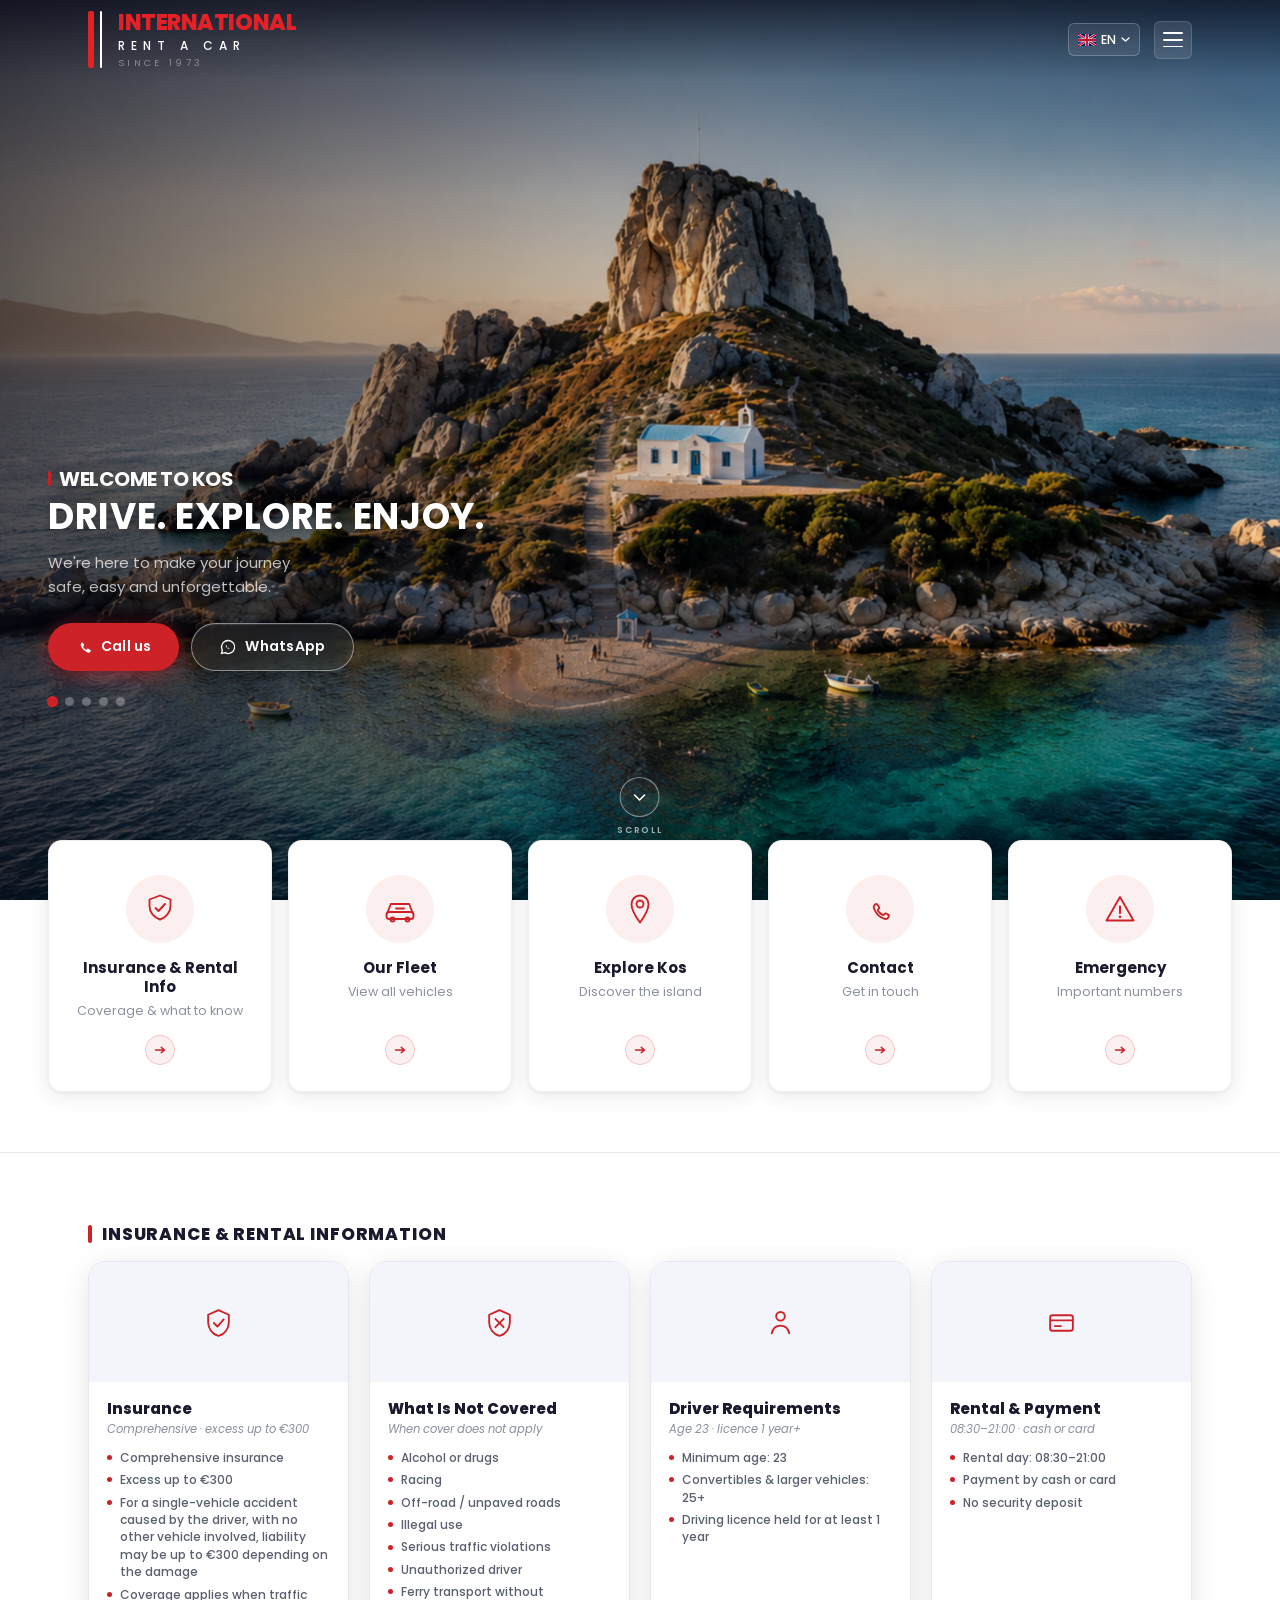
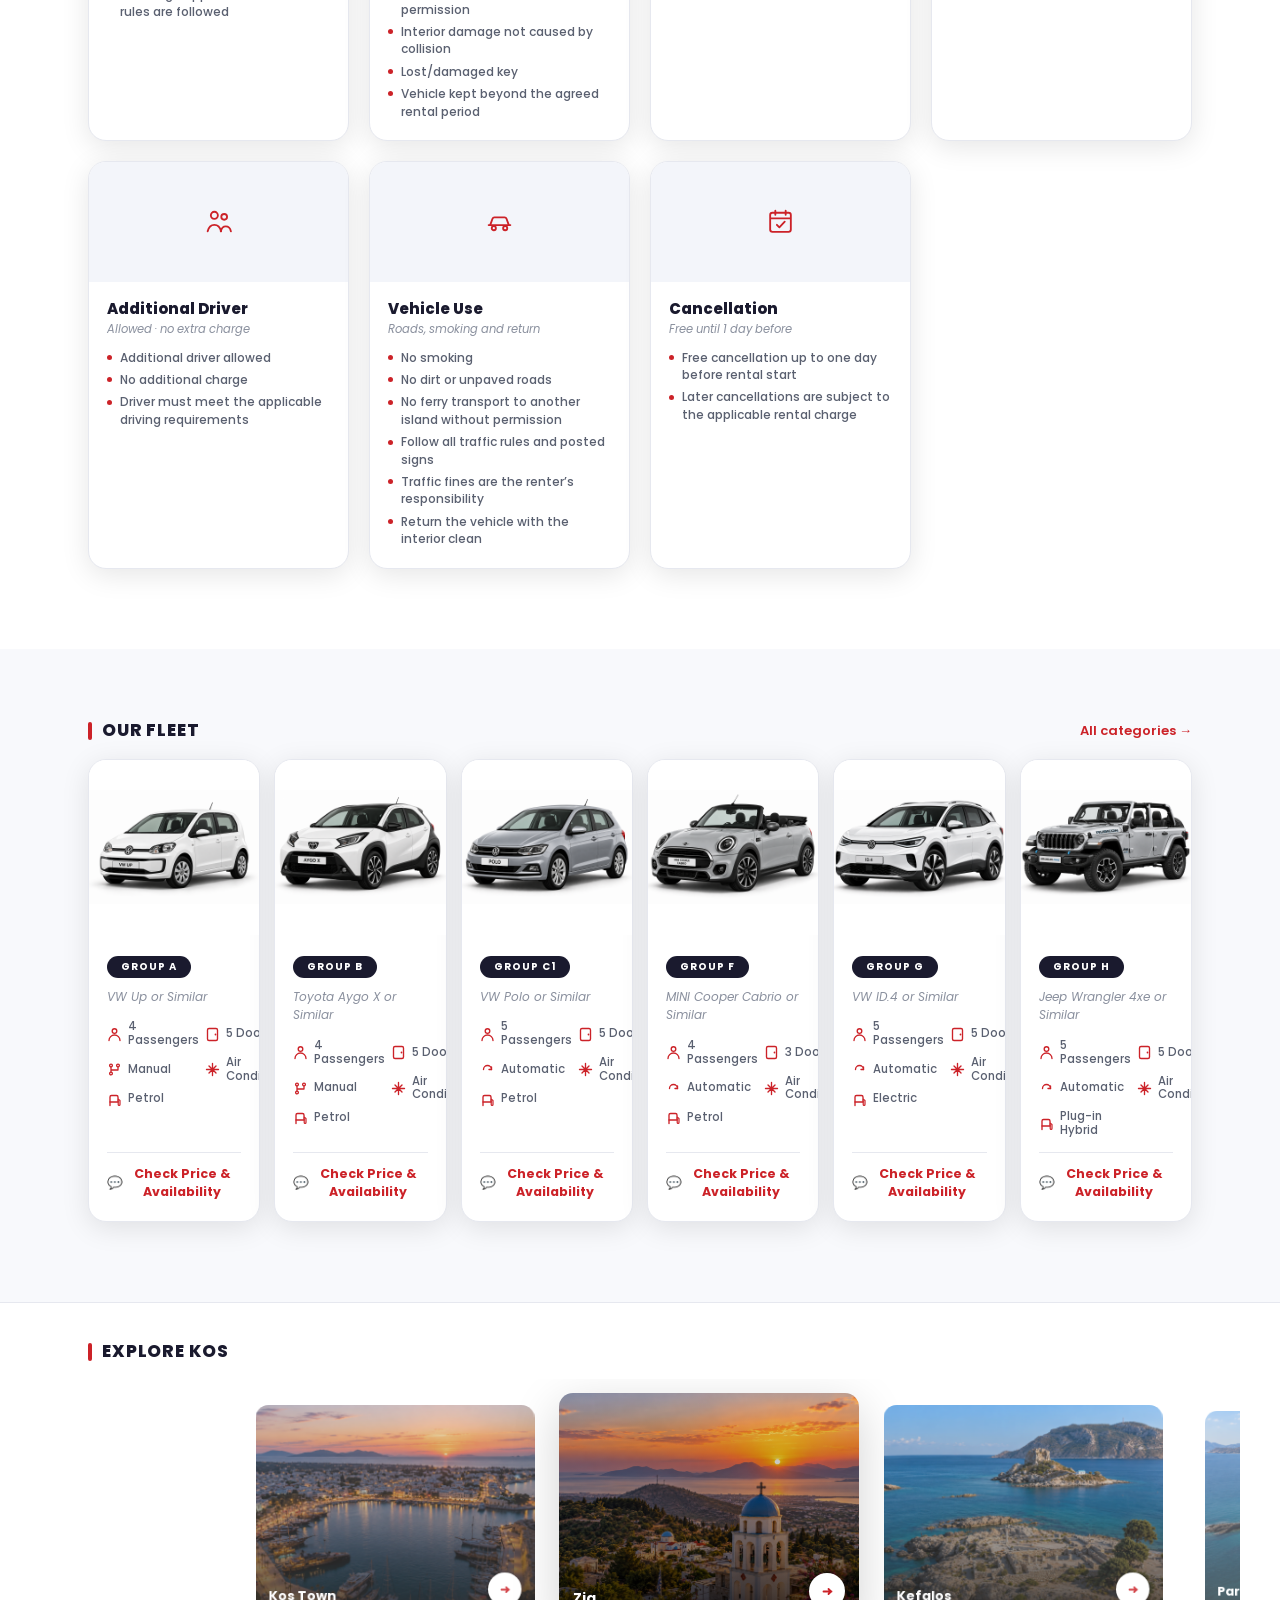
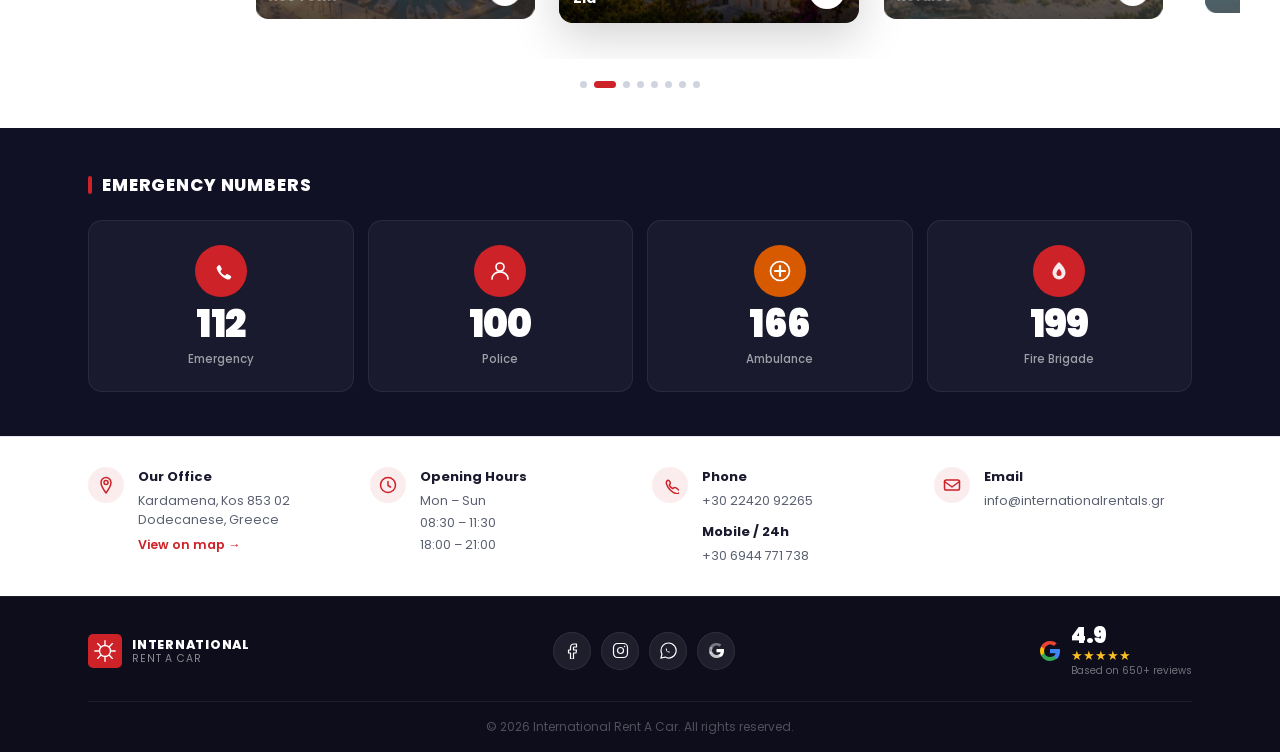
==== commit 421122af: "Update approved public website changes Co-authored-by: Cursor <cursoragent@cursor.com>" ====
--- a/index.html
+++ b/index.html
@@ -82,8 +82,8 @@
         </button>
       </div>
       <nav class="mob-menu__nav" aria-label="Main navigation" data-i18n-aria="nav.mainAria">
+        <a href="#rental-guide" class="mob-menu__link" data-i18n="nav.rentalGuide">Insurance & Rental Info</a>
         <a href="#fleet"        class="mob-menu__link" data-i18n="nav.fleet">Our Fleet</a>
-        <a href="#rental-guide" class="mob-menu__link" data-i18n="nav.rentalGuide">Insurance & Rental Info</a>
         <a href="#explore"      class="mob-menu__link" data-i18n="nav.explore">Explore Kos</a>
         <a href="#emergency"    class="mob-menu__link" data-i18n="nav.emergency">Emergency</a>
         <a href="#contact"      class="mob-menu__link" data-i18n="nav.contact">Contact</a>
@@ -187,6 +187,25 @@
   <!-- ═══════════════════════ QUICK ACCESS ═════════════════════ -->
   <section class="qa-wrap" id="quick-links" aria-label="Quick access navigation" data-i18n-aria="qa.aria">
     <div class="qa-grid prem-carousel__track">
+
+      <!-- 2. Insurance -->
+      <a href="#rental-guide" class="qa-card prem-carousel__card" aria-label="Insurance and rental information" data-i18n-aria="qa.guide.aria">
+        <div class="qa-card__icon" aria-hidden="true">
+          <svg width="34" height="34" viewBox="0 0 34 34" fill="none">
+            <path d="M17 3.5L6.5 7.5v6.5c0 6.28 4.5 11.5 10.5 13.5 6-2 10.5-7.22 10.5-13.5V7.5L17 3.5z" stroke="#CC2228" stroke-width="1.85" stroke-linejoin="round"/>
+            <path d="M12.5 16l3 3L22 12" stroke="#CC2228" stroke-width="1.85" stroke-linecap="round" stroke-linejoin="round"/>
+          </svg>
+        </div>
+        <div class="qa-card__body">
+          <strong class="qa-card__title" data-i18n="qa.guide.title">Insurance & Rental Info</strong>
+          <span class="qa-card__desc" data-i18n="qa.guide.desc">Coverage & what to know</span>
+        </div>
+        <div class="qa-card__arrow" aria-hidden="true">
+          <svg width="14" height="14" viewBox="0 0 16 16" fill="none">
+            <path d="M3 8h10M9.5 5L13 8l-3.5 3" stroke="currentColor" stroke-width="1.7" stroke-linecap="round" stroke-linejoin="round"/>
+          </svg>
+        </div>
+      </a>
 
       <!-- 1. Our Fleet -->
       <a href="#fleet" class="qa-card prem-carousel__card" aria-label="View our fleet of vehicles" data-i18n-aria="qa.fleet.aria">
@@ -210,25 +229,6 @@
         </div>
       </a>
 
-      <!-- 2. Insurance -->
-      <a href="#rental-guide" class="qa-card prem-carousel__card" aria-label="Insurance and rental information" data-i18n-aria="qa.guide.aria">
-        <div class="qa-card__icon" aria-hidden="true">
-          <svg width="34" height="34" viewBox="0 0 34 34" fill="none">
-            <path d="M17 3.5L6.5 7.5v6.5c0 6.28 4.5 11.5 10.5 13.5 6-2 10.5-7.22 10.5-13.5V7.5L17 3.5z" stroke="#CC2228" stroke-width="1.85" stroke-linejoin="round"/>
-            <path d="M12.5 16l3 3L22 12" stroke="#CC2228" stroke-width="1.85" stroke-linecap="round" stroke-linejoin="round"/>
-          </svg>
-        </div>
-        <div class="qa-card__body">
-          <strong class="qa-card__title" data-i18n="qa.guide.title">Insurance & Rental Info</strong>
-          <span class="qa-card__desc" data-i18n="qa.guide.desc">Coverage & what to know</span>
-        </div>
-        <div class="qa-card__arrow" aria-hidden="true">
-          <svg width="14" height="14" viewBox="0 0 16 16" fill="none">
-            <path d="M3 8h10M9.5 5L13 8l-3.5 3" stroke="currentColor" stroke-width="1.7" stroke-linecap="round" stroke-linejoin="round"/>
-          </svg>
-        </div>
-      </a>
-
       <!-- 3. Explore Kos -->
       <a href="#explore" class="qa-card prem-carousel__card" aria-label="Explore Kos island" data-i18n-aria="qa.explore.aria">
         <div class="qa-card__icon" aria-hidden="true">
@@ -299,397 +299,6 @@
 
   </section>
 
-  <!-- ═══════════════════════ OUR FLEET ════════════════════════ -->
-  <section class="fleet" id="fleet" aria-labelledby="fleet-heading">
-    <div class="container">
-
-      <div class="sec-head">
-        <h2 class="sec-title" id="fleet-heading" data-i18n="fleet.heading">OUR FLEET</h2>
-        <a href="fleet.html" class="sec-link" data-i18n="buttons.allCategories">All categories →</a>
-      </div>
-
-      <div class="fleet-grid prem-carousel__track" role="list">
-
-        <!-- ── Group A · Economy ─────────────────────────────────── -->
-        <!-- Fleet images must be loaded from: assets/images/fleet/cards/ -->
-        <article class="fleet-card prem-carousel__card" role="listitem" aria-label="Group A — VW Up or Similar" data-i18n-aria="fleet.cardAria" data-i18n-group="A" data-i18n-name="VW Up">
-          <div class="fleet-card__img-wrap">
-            <img
-              src="assets/images/fleet/cards/vw-up-white.png"
-              alt="Group A — VW Up or Similar"
-              data-i18n-alt="fleet.cardAria"
-              data-i18n-group="A"
-              data-i18n-name="VW Up"
-              loading="lazy"
-            />
-          </div>
-          <div class="fleet-card__body">
-            <div class="fleet-card__head">
-              <p class="fleet-card__group" data-i18n="fleet.groupLabel" data-i18n-group="A">Group A</p>
-              <p class="fleet-card__example" data-i18n="fleet.orSimilar" data-i18n-name="VW Up">VW Up or Similar</p>
-            </div>
-            <ul class="fleet-card__specs" aria-label="Vehicle specifications" data-i18n-aria="fleet.specsAria">
-              <li class="fleet-card__spec">
-                <svg width="15" height="15" viewBox="0 0 15 15" fill="none" aria-hidden="true">
-                  <circle cx="7.5" cy="4" r="2.3" stroke="#CC2228" stroke-width="1.35"/>
-                  <path d="M2 13.5c0-3.04 2.46-5.5 5.5-5.5s5.5 2.46 5.5 5.5" stroke="#CC2228" stroke-width="1.35" stroke-linecap="round"/>
-                </svg>
-                <span data-i18n="fleet.spec.passengers" data-i18n-n="4">4 Passengers</span>
-              </li>
-              <li class="fleet-card__spec">
-                <svg width="15" height="15" viewBox="0 0 15 15" fill="none" aria-hidden="true">
-                  <rect x="2.5" y="1.5" width="10" height="12" rx="1.5" stroke="#CC2228" stroke-width="1.35"/>
-                  <circle cx="10.5" cy="7.5" r="0.9" fill="#CC2228"/>
-                </svg>
-                <span data-i18n="fleet.spec.doors" data-i18n-n="5">5 Doors</span>
-              </li>
-              <li class="fleet-card__spec">
-                <svg width="15" height="15" viewBox="0 0 15 15" fill="none" aria-hidden="true">
-                  <circle cx="4" cy="3.5" r="1.4" stroke="#CC2228" stroke-width="1.3"/>
-                  <circle cx="11" cy="3.5" r="1.4" stroke="#CC2228" stroke-width="1.3"/>
-                  <circle cx="4" cy="11.5" r="1.4" stroke="#CC2228" stroke-width="1.3"/>
-                  <path d="M4 4.9v5.2M11 4.9V8H4" stroke="#CC2228" stroke-width="1.3" stroke-linecap="round" stroke-linejoin="round"/>
-                </svg>
-                <span data-i18n="fleet.transmission.manual">Manual</span>
-              </li>
-              <li class="fleet-card__spec">
-                <svg width="15" height="15" viewBox="0 0 15 15" fill="none" aria-hidden="true">
-                  <path d="M7.5 1.5v12M1.5 7.5h12M4 4l7 7M11 4l-7 7" stroke="#CC2228" stroke-width="1.35" stroke-linecap="round"/>
-                </svg>
-                <span data-i18n="fleet.spec.airConditioning">Air Conditioning</span>
-              </li>
-              <li class="fleet-card__spec">
-                <svg width="15" height="15" viewBox="0 0 15 15" fill="none" aria-hidden="true">
-                  <path d="M3 13.5V5A1.5 1.5 0 014.5 3.5h5A1.5 1.5 0 0111 5v4" stroke="#CC2228" stroke-width="1.35" stroke-linecap="round"/>
-                  <path d="M3 10h8" stroke="#CC2228" stroke-width="1.35" stroke-linecap="round"/>
-                  <path d="M11 7l2 1.5v4a.9.9 0 01-1.8 0V8.5" stroke="#CC2228" stroke-width="1.2" stroke-linejoin="round"/>
-                </svg>
-                <span data-i18n="fleet.fuel.petrol">Petrol</span>
-              </li>
-            </ul>
-            <button type="button" class="fleet-card__cta" data-group="Group A" data-vehicle="VW Up or Similar" data-group-code="A" data-name="VW Up">
-              💬 <span data-i18n="buttons.checkAvailability">Check Availability</span>
-            </button>
-          </div>
-        </article>
-
-        <!-- ── Group B · Economy Auto ────────────────────────────── -->
-        <article class="fleet-card prem-carousel__card" role="listitem" aria-label="Group B — Toyota Aygo X or Similar" data-i18n-aria="fleet.cardAria" data-i18n-group="B" data-i18n-name="Toyota Aygo X">
-          <div class="fleet-card__img-wrap">
-            <img
-              src="assets/images/fleet/cards/toyota-aygo-x-white.png"
-              alt="Group B — Toyota Aygo X or Similar"
-              data-i18n-alt="fleet.cardAria"
-              data-i18n-group="B"
-              data-i18n-name="Toyota Aygo X"
-              loading="lazy"
-            />
-          </div>
-          <div class="fleet-card__body">
-            <div class="fleet-card__head">
-              <p class="fleet-card__group" data-i18n="fleet.groupLabel" data-i18n-group="B">Group B</p>
-              <p class="fleet-card__example" data-i18n="fleet.orSimilar" data-i18n-name="Toyota Aygo X">Toyota Aygo X or Similar</p>
-            </div>
-            <ul class="fleet-card__specs" aria-label="Vehicle specifications" data-i18n-aria="fleet.specsAria">
-              <li class="fleet-card__spec">
-                <svg width="15" height="15" viewBox="0 0 15 15" fill="none" aria-hidden="true">
-                  <circle cx="7.5" cy="4" r="2.3" stroke="#CC2228" stroke-width="1.35"/>
-                  <path d="M2 13.5c0-3.04 2.46-5.5 5.5-5.5s5.5 2.46 5.5 5.5" stroke="#CC2228" stroke-width="1.35" stroke-linecap="round"/>
-                </svg>
-                <span data-i18n="fleet.spec.passengers" data-i18n-n="4">4 Passengers</span>
-              </li>
-              <li class="fleet-card__spec">
-                <svg width="15" height="15" viewBox="0 0 15 15" fill="none" aria-hidden="true">
-                  <rect x="2.5" y="1.5" width="10" height="12" rx="1.5" stroke="#CC2228" stroke-width="1.35"/>
-                  <circle cx="10.5" cy="7.5" r="0.9" fill="#CC2228"/>
-                </svg>
-                <span data-i18n="fleet.spec.doors" data-i18n-n="5">5 Doors</span>
-              </li>
-              <li class="fleet-card__spec">
-                <svg width="15" height="15" viewBox="0 0 15 15" fill="none" aria-hidden="true">
-                  <circle cx="4" cy="3.5" r="1.4" stroke="#CC2228" stroke-width="1.3"/>
-                  <circle cx="11" cy="3.5" r="1.4" stroke="#CC2228" stroke-width="1.3"/>
-                  <circle cx="4" cy="11.5" r="1.4" stroke="#CC2228" stroke-width="1.3"/>
-                  <path d="M4 4.9v5.2M11 4.9V8H4" stroke="#CC2228" stroke-width="1.3" stroke-linecap="round" stroke-linejoin="round"/>
-                </svg>
-                <span data-i18n="fleet.transmission.manual">Manual</span>
-              </li>
-              <li class="fleet-card__spec">
-                <svg width="15" height="15" viewBox="0 0 15 15" fill="none" aria-hidden="true">
-                  <path d="M7.5 1.5v12M1.5 7.5h12M4 4l7 7M11 4l-7 7" stroke="#CC2228" stroke-width="1.35" stroke-linecap="round"/>
-                </svg>
-                <span data-i18n="fleet.spec.airConditioning">Air Conditioning</span>
-              </li>
-              <li class="fleet-card__spec">
-                <svg width="15" height="15" viewBox="0 0 15 15" fill="none" aria-hidden="true">
-                  <path d="M3 13.5V5A1.5 1.5 0 014.5 3.5h5A1.5 1.5 0 0111 5v4" stroke="#CC2228" stroke-width="1.35" stroke-linecap="round"/>
-                  <path d="M3 10h8" stroke="#CC2228" stroke-width="1.35" stroke-linecap="round"/>
-                  <path d="M11 7l2 1.5v4a.9.9 0 01-1.8 0V8.5" stroke="#CC2228" stroke-width="1.2" stroke-linejoin="round"/>
-                </svg>
-                <span data-i18n="fleet.fuel.petrol">Petrol</span>
-              </li>
-            </ul>
-            <button type="button" class="fleet-card__cta" data-group="Group B" data-vehicle="Toyota Aygo X or Similar" data-group-code="B" data-name="Toyota Aygo X">
-              💬 <span data-i18n="buttons.checkAvailability">Check Availability</span>
-            </button>
-          </div>
-        </article>
-
-        <!-- ── Group C1 · Compact Auto ───────────────────────────── -->
-        <article class="fleet-card prem-carousel__card" role="listitem" aria-label="Group C1 — VW Polo or Similar" data-i18n-aria="fleet.cardAria" data-i18n-group="C1" data-i18n-name="VW Polo">
-          <div class="fleet-card__img-wrap">
-            <img
-              src="assets/images/fleet/cards/vw-polo-grey.png.png"
-              alt="Group C1 — VW Polo or Similar"
-              data-i18n-alt="fleet.cardAria"
-              data-i18n-group="C1"
-              data-i18n-name="VW Polo"
-              loading="lazy"
-            />
-          </div>
-          <div class="fleet-card__body">
-            <div class="fleet-card__head">
-              <p class="fleet-card__group" data-i18n="fleet.groupLabel" data-i18n-group="C1">Group C1</p>
-              <p class="fleet-card__example" data-i18n="fleet.orSimilar" data-i18n-name="VW Polo">VW Polo or Similar</p>
-            </div>
-            <ul class="fleet-card__specs" aria-label="Vehicle specifications" data-i18n-aria="fleet.specsAria">
-              <li class="fleet-card__spec">
-                <svg width="15" height="15" viewBox="0 0 15 15" fill="none" aria-hidden="true">
-                  <circle cx="7.5" cy="4" r="2.3" stroke="#CC2228" stroke-width="1.35"/>
-                  <path d="M2 13.5c0-3.04 2.46-5.5 5.5-5.5s5.5 2.46 5.5 5.5" stroke="#CC2228" stroke-width="1.35" stroke-linecap="round"/>
-                </svg>
-                <span data-i18n="fleet.spec.passengers" data-i18n-n="5">5 Passengers</span>
-              </li>
-              <li class="fleet-card__spec">
-                <svg width="15" height="15" viewBox="0 0 15 15" fill="none" aria-hidden="true">
-                  <rect x="2.5" y="1.5" width="10" height="12" rx="1.5" stroke="#CC2228" stroke-width="1.35"/>
-                  <circle cx="10.5" cy="7.5" r="0.9" fill="#CC2228"/>
-                </svg>
-                <span data-i18n="fleet.spec.doors" data-i18n-n="5">5 Doors</span>
-              </li>
-              <li class="fleet-card__spec">
-                <svg width="15" height="15" viewBox="0 0 15 15" fill="none" aria-hidden="true">
-                  <path d="M3.5 7.5A4 4 0 1111.5 7.5" stroke="#CC2228" stroke-width="1.35" stroke-linecap="round"/>
-                  <path d="M11.5 5v2.5H9" stroke="#CC2228" stroke-width="1.35" stroke-linecap="round" stroke-linejoin="round"/>
-                </svg>
-                <span data-i18n="fleet.transmission.automatic">Automatic</span>
-              </li>
-              <li class="fleet-card__spec">
-                <svg width="15" height="15" viewBox="0 0 15 15" fill="none" aria-hidden="true">
-                  <path d="M7.5 1.5v12M1.5 7.5h12M4 4l7 7M11 4l-7 7" stroke="#CC2228" stroke-width="1.35" stroke-linecap="round"/>
-                </svg>
-                <span data-i18n="fleet.spec.airConditioning">Air Conditioning</span>
-              </li>
-              <li class="fleet-card__spec">
-                <svg width="15" height="15" viewBox="0 0 15 15" fill="none" aria-hidden="true">
-                  <path d="M3 13.5V5A1.5 1.5 0 014.5 3.5h5A1.5 1.5 0 0111 5v4" stroke="#CC2228" stroke-width="1.35" stroke-linecap="round"/>
-                  <path d="M3 10h8" stroke="#CC2228" stroke-width="1.35" stroke-linecap="round"/>
-                  <path d="M11 7l2 1.5v4a.9.9 0 01-1.8 0V8.5" stroke="#CC2228" stroke-width="1.2" stroke-linejoin="round"/>
-                </svg>
-                <span data-i18n="fleet.fuel.petrol">Petrol</span>
-              </li>
-            </ul>
-            <button type="button" class="fleet-card__cta" data-group="Group C1" data-vehicle="VW Polo or Similar" data-group-code="C1" data-name="VW Polo">
-              💬 <span data-i18n="buttons.checkAvailability">Check Availability</span>
-            </button>
-          </div>
-        </article>
-
-        <!-- ── Group F · Convertible (specs temporary, pending review) ── -->
-        <article class="fleet-card prem-carousel__card" role="listitem" aria-label="Group F — MINI Cooper Cabrio or Similar" data-i18n-aria="fleet.cardAria" data-i18n-group="F" data-i18n-name="MINI Cooper Cabrio">
-          <div class="fleet-card__img-wrap">
-            <img
-              src="assets/images/fleet/cards/mini-cooper-cabrio-light-grey.png"
-              alt="Group F — MINI Cooper Cabrio or Similar"
-              data-i18n-alt="fleet.cardAria"
-              data-i18n-group="F"
-              data-i18n-name="MINI Cooper Cabrio"
-              loading="lazy"
-            />
-          </div>
-          <div class="fleet-card__body">
-            <div class="fleet-card__head">
-              <p class="fleet-card__group" data-i18n="fleet.groupLabel" data-i18n-group="F">Group F</p>
-              <p class="fleet-card__example" data-i18n="fleet.orSimilar" data-i18n-name="MINI Cooper Cabrio">MINI Cooper Cabrio or Similar</p>
-            </div>
-            <ul class="fleet-card__specs" aria-label="Vehicle specifications" data-i18n-aria="fleet.specsAria">
-              <li class="fleet-card__spec">
-                <svg width="15" height="15" viewBox="0 0 15 15" fill="none" aria-hidden="true">
-                  <circle cx="7.5" cy="4" r="2.3" stroke="#CC2228" stroke-width="1.35"/>
-                  <path d="M2 13.5c0-3.04 2.46-5.5 5.5-5.5s5.5 2.46 5.5 5.5" stroke="#CC2228" stroke-width="1.35" stroke-linecap="round"/>
-                </svg>
-                <span data-i18n="fleet.spec.passengers" data-i18n-n="4">4 Passengers</span>
-              </li>
-              <li class="fleet-card__spec">
-                <svg width="15" height="15" viewBox="0 0 15 15" fill="none" aria-hidden="true">
-                  <rect x="2.5" y="1.5" width="10" height="12" rx="1.5" stroke="#CC2228" stroke-width="1.35"/>
-                  <circle cx="10.5" cy="7.5" r="0.9" fill="#CC2228"/>
-                </svg>
-                <span data-i18n="fleet.spec.doors" data-i18n-n="3">3 Doors</span>
-              </li>
-              <li class="fleet-card__spec">
-                <svg width="15" height="15" viewBox="0 0 15 15" fill="none" aria-hidden="true">
-                  <path d="M3.5 7.5A4 4 0 1111.5 7.5" stroke="#CC2228" stroke-width="1.35" stroke-linecap="round"/>
-                  <path d="M11.5 5v2.5H9" stroke="#CC2228" stroke-width="1.35" stroke-linecap="round" stroke-linejoin="round"/>
-                </svg>
-                <span data-i18n="fleet.transmission.automatic">Automatic</span>
-              </li>
-              <li class="fleet-card__spec">
-                <svg width="15" height="15" viewBox="0 0 15 15" fill="none" aria-hidden="true">
-                  <path d="M7.5 1.5v12M1.5 7.5h12M4 4l7 7M11 4l-7 7" stroke="#CC2228" stroke-width="1.35" stroke-linecap="round"/>
-                </svg>
-                <span data-i18n="fleet.spec.airConditioning">Air Conditioning</span>
-              </li>
-              <li class="fleet-card__spec">
-                <svg width="15" height="15" viewBox="0 0 15 15" fill="none" aria-hidden="true">
-                  <path d="M3 13.5V5A1.5 1.5 0 014.5 3.5h5A1.5 1.5 0 0111 5v4" stroke="#CC2228" stroke-width="1.35" stroke-linecap="round"/>
-                  <path d="M3 10h8" stroke="#CC2228" stroke-width="1.35" stroke-linecap="round"/>
-                  <path d="M11 7l2 1.5v4a.9.9 0 01-1.8 0V8.5" stroke="#CC2228" stroke-width="1.2" stroke-linejoin="round"/>
-                </svg>
-                <span data-i18n="fleet.fuel.petrol">Petrol</span>
-              </li>
-            </ul>
-            <button type="button" class="fleet-card__cta" data-group="Group F" data-vehicle="MINI Cooper Cabrio or Similar" data-group-code="F" data-name="MINI Cooper Cabrio">
-              💬 <span data-i18n="buttons.checkAvailability">Check Availability</span>
-            </button>
-          </div>
-        </article>
-
-        <!-- ── Group G · Electric SUV (specs temporary, pending review) ── -->
-        <article class="fleet-card prem-carousel__card" role="listitem" aria-label="Group G — VW ID.4 or Similar" data-i18n-aria="fleet.cardAria" data-i18n-group="G" data-i18n-name="VW ID.4">
-          <div class="fleet-card__img-wrap">
-            <img
-              src="assets/images/fleet/cards/vw-id4-white.png"
-              alt="Group G — VW ID.4 or Similar"
-              data-i18n-alt="fleet.cardAria"
-              data-i18n-group="G"
-              data-i18n-name="VW ID.4"
-              loading="lazy"
-            />
-          </div>
-          <div class="fleet-card__body">
-            <div class="fleet-card__head">
-              <p class="fleet-card__group" data-i18n="fleet.groupLabel" data-i18n-group="G">Group G</p>
-              <p class="fleet-card__example" data-i18n="fleet.orSimilar" data-i18n-name="VW ID.4">VW ID.4 or Similar</p>
-            </div>
-            <ul class="fleet-card__specs" aria-label="Vehicle specifications" data-i18n-aria="fleet.specsAria">
-              <li class="fleet-card__spec">
-                <svg width="15" height="15" viewBox="0 0 15 15" fill="none" aria-hidden="true">
-                  <circle cx="7.5" cy="4" r="2.3" stroke="#CC2228" stroke-width="1.35"/>
-                  <path d="M2 13.5c0-3.04 2.46-5.5 5.5-5.5s5.5 2.46 5.5 5.5" stroke="#CC2228" stroke-width="1.35" stroke-linecap="round"/>
-                </svg>
-                <span data-i18n="fleet.spec.passengers" data-i18n-n="5">5 Passengers</span>
-              </li>
-              <li class="fleet-card__spec">
-                <svg width="15" height="15" viewBox="0 0 15 15" fill="none" aria-hidden="true">
-                  <rect x="2.5" y="1.5" width="10" height="12" rx="1.5" stroke="#CC2228" stroke-width="1.35"/>
-                  <circle cx="10.5" cy="7.5" r="0.9" fill="#CC2228"/>
-                </svg>
-                <span data-i18n="fleet.spec.doors" data-i18n-n="5">5 Doors</span>
-              </li>
-              <li class="fleet-card__spec">
-                <svg width="15" height="15" viewBox="0 0 15 15" fill="none" aria-hidden="true">
-                  <path d="M3.5 7.5A4 4 0 1111.5 7.5" stroke="#CC2228" stroke-width="1.35" stroke-linecap="round"/>
-                  <path d="M11.5 5v2.5H9" stroke="#CC2228" stroke-width="1.35" stroke-linecap="round" stroke-linejoin="round"/>
-                </svg>
-                <span data-i18n="fleet.transmission.automatic">Automatic</span>
-              </li>
-              <li class="fleet-card__spec">
-                <svg width="15" height="15" viewBox="0 0 15 15" fill="none" aria-hidden="true">
-                  <path d="M7.5 1.5v12M1.5 7.5h12M4 4l7 7M11 4l-7 7" stroke="#CC2228" stroke-width="1.35" stroke-linecap="round"/>
-                </svg>
-                <span data-i18n="fleet.spec.airConditioning">Air Conditioning</span>
-              </li>
-              <li class="fleet-card__spec">
-                <svg width="15" height="15" viewBox="0 0 15 15" fill="none" aria-hidden="true">
-                  <path d="M3 13.5V5A1.5 1.5 0 014.5 3.5h5A1.5 1.5 0 0111 5v4" stroke="#CC2228" stroke-width="1.35" stroke-linecap="round"/>
-                  <path d="M3 10h8" stroke="#CC2228" stroke-width="1.35" stroke-linecap="round"/>
-                  <path d="M11 7l2 1.5v4a.9.9 0 01-1.8 0V8.5" stroke="#CC2228" stroke-width="1.2" stroke-linejoin="round"/>
-                </svg>
-                <span data-i18n="fleet.fuel.electric">Electric</span>
-              </li>
-            </ul>
-            <button type="button" class="fleet-card__cta" data-group="Group G" data-vehicle="VW ID.4 or Similar" data-group-code="G" data-name="VW ID.4">
-              💬 <span data-i18n="buttons.checkAvailability">Check Availability</span>
-            </button>
-          </div>
-        </article>
-
-        <!-- ── Group H · SUV 4x4 (specs temporary, pending review) ─── -->
-        <article class="fleet-card prem-carousel__card" role="listitem" aria-label="Group H — Jeep Wrangler 4xe or Similar" data-i18n-aria="fleet.cardAria" data-i18n-group="H" data-i18n-name="Jeep Wrangler 4xe">
-          <div class="fleet-card__img-wrap">
-            <img
-              src="assets/images/fleet/cards/jeep-wrangler-4xe-silver-open.png"
-              alt="Group H — Jeep Wrangler 4xe or Similar"
-              data-i18n-alt="fleet.cardAria"
-              data-i18n-group="H"
-              data-i18n-name="Jeep Wrangler 4xe"
-              loading="lazy"
-            />
-          </div>
-          <div class="fleet-card__body">
-            <div class="fleet-card__head">
-              <p class="fleet-card__group" data-i18n="fleet.groupLabel" data-i18n-group="H">Group H</p>
-              <p class="fleet-card__example" data-i18n="fleet.orSimilar" data-i18n-name="Jeep Wrangler 4xe">Jeep Wrangler 4xe or Similar</p>
-            </div>
-            <ul class="fleet-card__specs" aria-label="Vehicle specifications" data-i18n-aria="fleet.specsAria">
-              <li class="fleet-card__spec">
-                <svg width="15" height="15" viewBox="0 0 15 15" fill="none" aria-hidden="true">
-                  <circle cx="7.5" cy="4" r="2.3" stroke="#CC2228" stroke-width="1.35"/>
-                  <path d="M2 13.5c0-3.04 2.46-5.5 5.5-5.5s5.5 2.46 5.5 5.5" stroke="#CC2228" stroke-width="1.35" stroke-linecap="round"/>
-                </svg>
-                <span data-i18n="fleet.spec.passengers" data-i18n-n="5">5 Passengers</span>
-              </li>
-              <li class="fleet-card__spec">
-                <svg width="15" height="15" viewBox="0 0 15 15" fill="none" aria-hidden="true">
-                  <rect x="2.5" y="1.5" width="10" height="12" rx="1.5" stroke="#CC2228" stroke-width="1.35"/>
-                  <circle cx="10.5" cy="7.5" r="0.9" fill="#CC2228"/>
-                </svg>
-                <span data-i18n="fleet.spec.doors" data-i18n-n="5">5 Doors</span>
-              </li>
-              <li class="fleet-card__spec">
-                <svg width="15" height="15" viewBox="0 0 15 15" fill="none" aria-hidden="true">
-                  <path d="M3.5 7.5A4 4 0 1111.5 7.5" stroke="#CC2228" stroke-width="1.35" stroke-linecap="round"/>
-                  <path d="M11.5 5v2.5H9" stroke="#CC2228" stroke-width="1.35" stroke-linecap="round" stroke-linejoin="round"/>
-                </svg>
-                <span data-i18n="fleet.transmission.automatic">Automatic</span>
-              </li>
-              <li class="fleet-card__spec">
-                <svg width="15" height="15" viewBox="0 0 15 15" fill="none" aria-hidden="true">
-                  <path d="M7.5 1.5v12M1.5 7.5h12M4 4l7 7M11 4l-7 7" stroke="#CC2228" stroke-width="1.35" stroke-linecap="round"/>
-                </svg>
-                <span data-i18n="fleet.spec.airConditioning">Air Conditioning</span>
-              </li>
-              <li class="fleet-card__spec">
-                <svg width="15" height="15" viewBox="0 0 15 15" fill="none" aria-hidden="true">
-                  <path d="M3 13.5V5A1.5 1.5 0 014.5 3.5h5A1.5 1.5 0 0111 5v4" stroke="#CC2228" stroke-width="1.35" stroke-linecap="round"/>
-                  <path d="M3 10h8" stroke="#CC2228" stroke-width="1.35" stroke-linecap="round"/>
-                  <path d="M11 7l2 1.5v4a.9.9 0 01-1.8 0V8.5" stroke="#CC2228" stroke-width="1.2" stroke-linejoin="round"/>
-                </svg>
-                <span data-i18n="fleet.fuel.pluginHybrid">Plug-in Hybrid</span>
-              </li>
-            </ul>
-            <button type="button" class="fleet-card__cta" data-group="Group H" data-vehicle="Jeep Wrangler 4xe or Similar" data-group-code="H" data-name="Jeep Wrangler 4xe">
-              💬 <span data-i18n="buttons.checkAvailability">Check Availability</span>
-            </button>
-          </div>
-        </article>
-
-      </div>
-
-      <!-- Pagination dots — visible only on mobile carousel -->
-      <div class="prem-carousel__dots" role="tablist" aria-label="Fleet carousel navigation" data-i18n-aria="fleet.carouselAria">
-        <button class="prem-carousel__dot prem-carousel__dot--active" role="tab" aria-selected="true"  aria-label="Card 1 of 6" data-i18n-aria="fleet.carouselCard" data-i18n-n="1" data-i18n-total="6"></button>
-        <button class="prem-carousel__dot"                            role="tab" aria-selected="false" aria-label="Card 2 of 6" data-i18n-aria="fleet.carouselCard" data-i18n-n="2" data-i18n-total="6"></button>
-        <button class="prem-carousel__dot"                            role="tab" aria-selected="false" aria-label="Card 3 of 6" data-i18n-aria="fleet.carouselCard" data-i18n-n="3" data-i18n-total="6"></button>
-        <button class="prem-carousel__dot"                            role="tab" aria-selected="false" aria-label="Card 4 of 6" data-i18n-aria="fleet.carouselCard" data-i18n-n="4" data-i18n-total="6"></button>
-        <button class="prem-carousel__dot"                            role="tab" aria-selected="false" aria-label="Card 5 of 6" data-i18n-aria="fleet.carouselCard" data-i18n-n="5" data-i18n-total="6"></button>
-        <button class="prem-carousel__dot"                            role="tab" aria-selected="false" aria-label="Card 6 of 6" data-i18n-aria="fleet.carouselCard" data-i18n-n="6" data-i18n-total="6"></button>
-      </div>
-
-    </div>
-  </section>
-
   <!-- ═══════════════════════ INSURANCE & RENTAL INFORMATION ══ -->
   <section class="guide" id="rental-guide">
     <div class="container">
@@ -699,72 +308,6 @@
       </div>
 
       <div class="info-grid prem-carousel__track" role="list">
-
-        <!-- 1 · Driver Requirements -->
-        <article class="info-card prem-carousel__card" role="listitem">
-          <div class="info-card__icon-wrap" aria-hidden="true">
-            <svg width="40" height="40" viewBox="0 0 30 30" fill="none">
-              <circle cx="15" cy="9" r="4.2" stroke="#CC2228" stroke-width="1.8"/>
-              <path d="M6.5 25.5c1.2-5 4.4-7.5 8.5-7.5s7.3 2.5 8.5 7.5" stroke="#CC2228" stroke-width="1.8" stroke-linecap="round"/>
-            </svg>
-          </div>
-          <div class="info-card__body">
-            <div class="info-card__head">
-              <h3 class="info-card__title" data-i18n="guide.driver.title">Driver Requirements</h3>
-              <p class="info-card__example" data-i18n="guide.driver.example">Age 23 · licence 1 year+</p>
-            </div>
-            <ul class="info-card__list">
-              <li data-i18n="guide.driver.l1">Minimum age: 23</li>
-              <li data-i18n="guide.driver.l2">Convertibles &amp; larger vehicles: 25+</li>
-              <li data-i18n="guide.driver.l3">Driving licence held for at least 1 year</li>
-            </ul>
-          </div>
-        </article>
-
-        <!-- 2 · Rental & Payment -->
-        <article class="info-card prem-carousel__card" role="listitem">
-          <div class="info-card__icon-wrap" aria-hidden="true">
-            <svg width="40" height="40" viewBox="0 0 30 30" fill="none">
-              <rect x="4" y="8" width="22" height="15" rx="2.2" stroke="#CC2228" stroke-width="1.8"/>
-              <path d="M4 13h22" stroke="#CC2228" stroke-width="1.8"/>
-              <path d="M8.5 18.5h6" stroke="#CC2228" stroke-width="1.8" stroke-linecap="round"/>
-            </svg>
-          </div>
-          <div class="info-card__body">
-            <div class="info-card__head">
-              <h3 class="info-card__title" data-i18n="guide.payment.title">Rental &amp; Payment</h3>
-              <p class="info-card__example" data-i18n="guide.payment.example">08:30–21:00 · cash or card</p>
-            </div>
-            <ul class="info-card__list">
-              <li data-i18n="guide.payment.l1">Rental day: 08:30–21:00</li>
-              <li data-i18n="guide.payment.l2">Payment by cash or card</li>
-              <li data-i18n="guide.payment.l3">No security deposit</li>
-            </ul>
-          </div>
-        </article>
-
-        <!-- 3 · Additional Driver -->
-        <article class="info-card prem-carousel__card" role="listitem">
-          <div class="info-card__icon-wrap" aria-hidden="true">
-            <svg width="40" height="40" viewBox="0 0 30 30" fill="none">
-              <circle cx="11" cy="9" r="3.4" stroke="#CC2228" stroke-width="1.8"/>
-              <path d="M4.5 24.5c1-4.2 3.6-6.3 6.5-6.3s5.5 2.1 6.5 6.3" stroke="#CC2228" stroke-width="1.8" stroke-linecap="round"/>
-              <circle cx="20.5" cy="10.5" r="2.8" stroke="#CC2228" stroke-width="1.8"/>
-              <path d="M17.2 24.5c.7-3.2 2.6-4.8 4.8-4.8 2.4 0 4.4 1.8 5 4.8" stroke="#CC2228" stroke-width="1.8" stroke-linecap="round"/>
-            </svg>
-          </div>
-          <div class="info-card__body">
-            <div class="info-card__head">
-              <h3 class="info-card__title" data-i18n="guide.extraDriver.title">Additional Driver</h3>
-              <p class="info-card__example" data-i18n="guide.extraDriver.example">Allowed · no extra charge</p>
-            </div>
-            <ul class="info-card__list">
-              <li data-i18n="guide.extraDriver.l1">Additional driver allowed</li>
-              <li data-i18n="guide.extraDriver.l2">No additional charge</li>
-              <li data-i18n="guide.extraDriver.l3">Driver must meet the applicable driving requirements</li>
-            </ul>
-          </div>
-        </article>
 
         <!-- 4 · Insurance -->
         <article class="info-card prem-carousel__card" role="listitem">
@@ -816,6 +359,72 @@
           </div>
         </article>
 
+        <!-- 1 · Driver Requirements -->
+        <article class="info-card prem-carousel__card" role="listitem">
+          <div class="info-card__icon-wrap" aria-hidden="true">
+            <svg width="40" height="40" viewBox="0 0 30 30" fill="none">
+              <circle cx="15" cy="9" r="4.2" stroke="#CC2228" stroke-width="1.8"/>
+              <path d="M6.5 25.5c1.2-5 4.4-7.5 8.5-7.5s7.3 2.5 8.5 7.5" stroke="#CC2228" stroke-width="1.8" stroke-linecap="round"/>
+            </svg>
+          </div>
+          <div class="info-card__body">
+            <div class="info-card__head">
+              <h3 class="info-card__title" data-i18n="guide.driver.title">Driver Requirements</h3>
+              <p class="info-card__example" data-i18n="guide.driver.example">Age 23 · licence 1 year+</p>
+            </div>
+            <ul class="info-card__list">
+              <li data-i18n="guide.driver.l1">Minimum age: 23</li>
+              <li data-i18n="guide.driver.l2">Convertibles &amp; larger vehicles: 25+</li>
+              <li data-i18n="guide.driver.l3">Driving licence held for at least 1 year</li>
+            </ul>
+          </div>
+        </article>
+
+        <!-- 2 · Rental & Payment -->
+        <article class="info-card prem-carousel__card" role="listitem">
+          <div class="info-card__icon-wrap" aria-hidden="true">
+            <svg width="40" height="40" viewBox="0 0 30 30" fill="none">
+              <rect x="4" y="8" width="22" height="15" rx="2.2" stroke="#CC2228" stroke-width="1.8"/>
+              <path d="M4 13h22" stroke="#CC2228" stroke-width="1.8"/>
+              <path d="M8.5 18.5h6" stroke="#CC2228" stroke-width="1.8" stroke-linecap="round"/>
+            </svg>
+          </div>
+          <div class="info-card__body">
+            <div class="info-card__head">
+              <h3 class="info-card__title" data-i18n="guide.payment.title">Rental &amp; Payment</h3>
+              <p class="info-card__example" data-i18n="guide.payment.example">08:30–21:00 · cash or card</p>
+            </div>
+            <ul class="info-card__list">
+              <li data-i18n="guide.payment.l1">Rental day: 08:30–21:00</li>
+              <li data-i18n="guide.payment.l2">Payment by cash or card</li>
+              <li data-i18n="guide.payment.l3">No security deposit</li>
+            </ul>
+          </div>
+        </article>
+
+        <!-- 3 · Additional Driver -->
+        <article class="info-card prem-carousel__card" role="listitem">
+          <div class="info-card__icon-wrap" aria-hidden="true">
+            <svg width="40" height="40" viewBox="0 0 30 30" fill="none">
+              <circle cx="11" cy="9" r="3.4" stroke="#CC2228" stroke-width="1.8"/>
+              <path d="M4.5 24.5c1-4.2 3.6-6.3 6.5-6.3s5.5 2.1 6.5 6.3" stroke="#CC2228" stroke-width="1.8" stroke-linecap="round"/>
+              <circle cx="20.5" cy="10.5" r="2.8" stroke="#CC2228" stroke-width="1.8"/>
+              <path d="M17.2 24.5c.7-3.2 2.6-4.8 4.8-4.8 2.4 0 4.4 1.8 5 4.8" stroke="#CC2228" stroke-width="1.8" stroke-linecap="round"/>
+            </svg>
+          </div>
+          <div class="info-card__body">
+            <div class="info-card__head">
+              <h3 class="info-card__title" data-i18n="guide.extraDriver.title">Additional Driver</h3>
+              <p class="info-card__example" data-i18n="guide.extraDriver.example">Allowed · no extra charge</p>
+            </div>
+            <ul class="info-card__list">
+              <li data-i18n="guide.extraDriver.l1">Additional driver allowed</li>
+              <li data-i18n="guide.extraDriver.l2">No additional charge</li>
+              <li data-i18n="guide.extraDriver.l3">Driver must meet the applicable driving requirements</li>
+            </ul>
+          </div>
+        </article>
+
         <!-- 6 · Vehicle Use -->
         <article class="info-card prem-carousel__card" role="listitem">
           <div class="info-card__icon-wrap" aria-hidden="true">
@@ -864,7 +473,9 @@
           </div>
         </article>
 
-      </div><!-- end .info-grid -->
+      
+
+</div><!-- end .info-grid -->
 
       <!-- Pagination dots — shown on mobile only -->
       <div class="prem-carousel__dots" role="tablist" aria-label="Rental information cards" data-i18n-aria="guide.carouselAria">
@@ -875,6 +486,397 @@
         <button type="button" class="prem-carousel__dot"                            role="tab" aria-selected="false" aria-label="Card 5 of 7" data-i18n-aria="qa.cardN" data-i18n-n="5" data-i18n-total="7"></button>
         <button type="button" class="prem-carousel__dot"                            role="tab" aria-selected="false" aria-label="Card 6 of 7" data-i18n-aria="qa.cardN" data-i18n-n="6" data-i18n-total="7"></button>
         <button type="button" class="prem-carousel__dot"                            role="tab" aria-selected="false" aria-label="Card 7 of 7" data-i18n-aria="qa.cardN" data-i18n-n="7" data-i18n-total="7"></button>
+      </div>
+
+    </div>
+  </section>
+
+  <!-- ═══════════════════════ OUR FLEET ════════════════════════ -->
+  <section class="fleet" id="fleet" aria-labelledby="fleet-heading">
+    <div class="container">
+
+      <div class="sec-head">
+        <h2 class="sec-title" id="fleet-heading" data-i18n="fleet.heading">OUR FLEET</h2>
+        <a href="fleet.html" class="sec-link" data-i18n="buttons.allCategories">All categories →</a>
+      </div>
+
+      <div class="fleet-grid prem-carousel__track" role="list">
+
+        <!-- ── Group A · Economy ─────────────────────────────────── -->
+        <!-- Fleet images must be loaded from: assets/images/fleet/cards/ -->
+        <article class="fleet-card prem-carousel__card" role="listitem" aria-label="Group A — VW Up or Similar" data-i18n-aria="fleet.cardAria" data-i18n-group="A" data-i18n-name="VW Up">
+          <div class="fleet-card__img-wrap">
+            <img
+              src="assets/images/fleet/cards/vw-up-white.png"
+              alt="Group A — VW Up or Similar"
+              data-i18n-alt="fleet.cardAria"
+              data-i18n-group="A"
+              data-i18n-name="VW Up"
+              loading="lazy"
+            />
+          </div>
+          <div class="fleet-card__body">
+            <div class="fleet-card__head">
+              <p class="fleet-card__group" data-i18n="fleet.groupLabel" data-i18n-group="A">Group A</p>
+              <p class="fleet-card__example" data-i18n="fleet.orSimilar" data-i18n-name="VW Up">VW Up or Similar</p>
+            </div>
+            <ul class="fleet-card__specs" aria-label="Vehicle specifications" data-i18n-aria="fleet.specsAria">
+              <li class="fleet-card__spec">
+                <svg width="15" height="15" viewBox="0 0 15 15" fill="none" aria-hidden="true">
+                  <circle cx="7.5" cy="4" r="2.3" stroke="#CC2228" stroke-width="1.35"/>
+                  <path d="M2 13.5c0-3.04 2.46-5.5 5.5-5.5s5.5 2.46 5.5 5.5" stroke="#CC2228" stroke-width="1.35" stroke-linecap="round"/>
+                </svg>
+                <span data-i18n="fleet.spec.passengers" data-i18n-n="4">4 Passengers</span>
+              </li>
+              <li class="fleet-card__spec">
+                <svg width="15" height="15" viewBox="0 0 15 15" fill="none" aria-hidden="true">
+                  <rect x="2.5" y="1.5" width="10" height="12" rx="1.5" stroke="#CC2228" stroke-width="1.35"/>
+                  <circle cx="10.5" cy="7.5" r="0.9" fill="#CC2228"/>
+                </svg>
+                <span data-i18n="fleet.spec.doors" data-i18n-n="5">5 Doors</span>
+              </li>
+              <li class="fleet-card__spec">
+                <svg width="15" height="15" viewBox="0 0 15 15" fill="none" aria-hidden="true">
+                  <circle cx="4" cy="3.5" r="1.4" stroke="#CC2228" stroke-width="1.3"/>
+                  <circle cx="11" cy="3.5" r="1.4" stroke="#CC2228" stroke-width="1.3"/>
+                  <circle cx="4" cy="11.5" r="1.4" stroke="#CC2228" stroke-width="1.3"/>
+                  <path d="M4 4.9v5.2M11 4.9V8H4" stroke="#CC2228" stroke-width="1.3" stroke-linecap="round" stroke-linejoin="round"/>
+                </svg>
+                <span data-i18n="fleet.transmission.manual">Manual</span>
+              </li>
+              <li class="fleet-card__spec">
+                <svg width="15" height="15" viewBox="0 0 15 15" fill="none" aria-hidden="true">
+                  <path d="M7.5 1.5v12M1.5 7.5h12M4 4l7 7M11 4l-7 7" stroke="#CC2228" stroke-width="1.35" stroke-linecap="round"/>
+                </svg>
+                <span data-i18n="fleet.spec.airConditioning">Air Conditioning</span>
+              </li>
+              <li class="fleet-card__spec">
+                <svg width="15" height="15" viewBox="0 0 15 15" fill="none" aria-hidden="true">
+                  <path d="M3 13.5V5A1.5 1.5 0 014.5 3.5h5A1.5 1.5 0 0111 5v4" stroke="#CC2228" stroke-width="1.35" stroke-linecap="round"/>
+                  <path d="M3 10h8" stroke="#CC2228" stroke-width="1.35" stroke-linecap="round"/>
+                  <path d="M11 7l2 1.5v4a.9.9 0 01-1.8 0V8.5" stroke="#CC2228" stroke-width="1.2" stroke-linejoin="round"/>
+                </svg>
+                <span data-i18n="fleet.fuel.petrol">Petrol</span>
+              </li>
+            </ul>
+            <button type="button" class="fleet-card__cta" data-group="Group A" data-vehicle="VW Up or Similar" data-group-code="A" data-name="VW Up">
+              💬 <span data-i18n="buttons.checkAvailability">Check Price & Availability</span>
+            </button>
+          </div>
+        </article>
+
+        <!-- ── Group B · Economy Auto ────────────────────────────── -->
+        <article class="fleet-card prem-carousel__card" role="listitem" aria-label="Group B — Toyota Aygo X or Similar" data-i18n-aria="fleet.cardAria" data-i18n-group="B" data-i18n-name="Toyota Aygo X">
+          <div class="fleet-card__img-wrap">
+            <img
+              src="assets/images/fleet/cards/toyota-aygo-x-white.png"
+              alt="Group B — Toyota Aygo X or Similar"
+              data-i18n-alt="fleet.cardAria"
+              data-i18n-group="B"
+              data-i18n-name="Toyota Aygo X"
+              loading="lazy"
+            />
+          </div>
+          <div class="fleet-card__body">
+            <div class="fleet-card__head">
+              <p class="fleet-card__group" data-i18n="fleet.groupLabel" data-i18n-group="B">Group B</p>
+              <p class="fleet-card__example" data-i18n="fleet.orSimilar" data-i18n-name="Toyota Aygo X">Toyota Aygo X or Similar</p>
+            </div>
+            <ul class="fleet-card__specs" aria-label="Vehicle specifications" data-i18n-aria="fleet.specsAria">
+              <li class="fleet-card__spec">
+                <svg width="15" height="15" viewBox="0 0 15 15" fill="none" aria-hidden="true">
+                  <circle cx="7.5" cy="4" r="2.3" stroke="#CC2228" stroke-width="1.35"/>
+                  <path d="M2 13.5c0-3.04 2.46-5.5 5.5-5.5s5.5 2.46 5.5 5.5" stroke="#CC2228" stroke-width="1.35" stroke-linecap="round"/>
+                </svg>
+                <span data-i18n="fleet.spec.passengers" data-i18n-n="4">4 Passengers</span>
+              </li>
+              <li class="fleet-card__spec">
+                <svg width="15" height="15" viewBox="0 0 15 15" fill="none" aria-hidden="true">
+                  <rect x="2.5" y="1.5" width="10" height="12" rx="1.5" stroke="#CC2228" stroke-width="1.35"/>
+                  <circle cx="10.5" cy="7.5" r="0.9" fill="#CC2228"/>
+                </svg>
+                <span data-i18n="fleet.spec.doors" data-i18n-n="5">5 Doors</span>
+              </li>
+              <li class="fleet-card__spec">
+                <svg width="15" height="15" viewBox="0 0 15 15" fill="none" aria-hidden="true">
+                  <circle cx="4" cy="3.5" r="1.4" stroke="#CC2228" stroke-width="1.3"/>
+                  <circle cx="11" cy="3.5" r="1.4" stroke="#CC2228" stroke-width="1.3"/>
+                  <circle cx="4" cy="11.5" r="1.4" stroke="#CC2228" stroke-width="1.3"/>
+                  <path d="M4 4.9v5.2M11 4.9V8H4" stroke="#CC2228" stroke-width="1.3" stroke-linecap="round" stroke-linejoin="round"/>
+                </svg>
+                <span data-i18n="fleet.transmission.manual">Manual</span>
+              </li>
+              <li class="fleet-card__spec">
+                <svg width="15" height="15" viewBox="0 0 15 15" fill="none" aria-hidden="true">
+                  <path d="M7.5 1.5v12M1.5 7.5h12M4 4l7 7M11 4l-7 7" stroke="#CC2228" stroke-width="1.35" stroke-linecap="round"/>
+                </svg>
+                <span data-i18n="fleet.spec.airConditioning">Air Conditioning</span>
+              </li>
+              <li class="fleet-card__spec">
+                <svg width="15" height="15" viewBox="0 0 15 15" fill="none" aria-hidden="true">
+                  <path d="M3 13.5V5A1.5 1.5 0 014.5 3.5h5A1.5 1.5 0 0111 5v4" stroke="#CC2228" stroke-width="1.35" stroke-linecap="round"/>
+                  <path d="M3 10h8" stroke="#CC2228" stroke-width="1.35" stroke-linecap="round"/>
+                  <path d="M11 7l2 1.5v4a.9.9 0 01-1.8 0V8.5" stroke="#CC2228" stroke-width="1.2" stroke-linejoin="round"/>
+                </svg>
+                <span data-i18n="fleet.fuel.petrol">Petrol</span>
+              </li>
+            </ul>
+            <button type="button" class="fleet-card__cta" data-group="Group B" data-vehicle="Toyota Aygo X or Similar" data-group-code="B" data-name="Toyota Aygo X">
+              💬 <span data-i18n="buttons.checkAvailability">Check Price & Availability</span>
+            </button>
+          </div>
+        </article>
+
+        <!-- ── Group C1 · Compact Auto ───────────────────────────── -->
+        <article class="fleet-card prem-carousel__card" role="listitem" aria-label="Group C1 — VW Polo or Similar" data-i18n-aria="fleet.cardAria" data-i18n-group="C1" data-i18n-name="VW Polo">
+          <div class="fleet-card__img-wrap">
+            <img
+              src="assets/images/fleet/cards/vw-polo-grey.png.png"
+              alt="Group C1 — VW Polo or Similar"
+              data-i18n-alt="fleet.cardAria"
+              data-i18n-group="C1"
+              data-i18n-name="VW Polo"
+              loading="lazy"
+            />
+          </div>
+          <div class="fleet-card__body">
+            <div class="fleet-card__head">
+              <p class="fleet-card__group" data-i18n="fleet.groupLabel" data-i18n-group="C1">Group C1</p>
+              <p class="fleet-card__example" data-i18n="fleet.orSimilar" data-i18n-name="VW Polo">VW Polo or Similar</p>
+            </div>
+            <ul class="fleet-card__specs" aria-label="Vehicle specifications" data-i18n-aria="fleet.specsAria">
+              <li class="fleet-card__spec">
+                <svg width="15" height="15" viewBox="0 0 15 15" fill="none" aria-hidden="true">
+                  <circle cx="7.5" cy="4" r="2.3" stroke="#CC2228" stroke-width="1.35"/>
+                  <path d="M2 13.5c0-3.04 2.46-5.5 5.5-5.5s5.5 2.46 5.5 5.5" stroke="#CC2228" stroke-width="1.35" stroke-linecap="round"/>
+                </svg>
+                <span data-i18n="fleet.spec.passengers" data-i18n-n="5">5 Passengers</span>
+              </li>
+              <li class="fleet-card__spec">
+                <svg width="15" height="15" viewBox="0 0 15 15" fill="none" aria-hidden="true">
+                  <rect x="2.5" y="1.5" width="10" height="12" rx="1.5" stroke="#CC2228" stroke-width="1.35"/>
+                  <circle cx="10.5" cy="7.5" r="0.9" fill="#CC2228"/>
+                </svg>
+                <span data-i18n="fleet.spec.doors" data-i18n-n="5">5 Doors</span>
+              </li>
+              <li class="fleet-card__spec">
+                <svg width="15" height="15" viewBox="0 0 15 15" fill="none" aria-hidden="true">
+                  <path d="M3.5 7.5A4 4 0 1111.5 7.5" stroke="#CC2228" stroke-width="1.35" stroke-linecap="round"/>
+                  <path d="M11.5 5v2.5H9" stroke="#CC2228" stroke-width="1.35" stroke-linecap="round" stroke-linejoin="round"/>
+                </svg>
+                <span data-i18n="fleet.transmission.automatic">Automatic</span>
+              </li>
+              <li class="fleet-card__spec">
+                <svg width="15" height="15" viewBox="0 0 15 15" fill="none" aria-hidden="true">
+                  <path d="M7.5 1.5v12M1.5 7.5h12M4 4l7 7M11 4l-7 7" stroke="#CC2228" stroke-width="1.35" stroke-linecap="round"/>
+                </svg>
+                <span data-i18n="fleet.spec.airConditioning">Air Conditioning</span>
+              </li>
+              <li class="fleet-card__spec">
+                <svg width="15" height="15" viewBox="0 0 15 15" fill="none" aria-hidden="true">
+                  <path d="M3 13.5V5A1.5 1.5 0 014.5 3.5h5A1.5 1.5 0 0111 5v4" stroke="#CC2228" stroke-width="1.35" stroke-linecap="round"/>
+                  <path d="M3 10h8" stroke="#CC2228" stroke-width="1.35" stroke-linecap="round"/>
+                  <path d="M11 7l2 1.5v4a.9.9 0 01-1.8 0V8.5" stroke="#CC2228" stroke-width="1.2" stroke-linejoin="round"/>
+                </svg>
+                <span data-i18n="fleet.fuel.petrol">Petrol</span>
+              </li>
+            </ul>
+            <button type="button" class="fleet-card__cta" data-group="Group C1" data-vehicle="VW Polo or Similar" data-group-code="C1" data-name="VW Polo">
+              💬 <span data-i18n="buttons.checkAvailability">Check Price & Availability</span>
+            </button>
+          </div>
+        </article>
+
+        <!-- ── Group F · Convertible (specs temporary, pending review) ── -->
+        <article class="fleet-card prem-carousel__card" role="listitem" aria-label="Group F — MINI Cooper Cabrio or Similar" data-i18n-aria="fleet.cardAria" data-i18n-group="F" data-i18n-name="MINI Cooper Cabrio">
+          <div class="fleet-card__img-wrap">
+            <img
+              src="assets/images/fleet/cards/mini-cooper-cabrio-light-grey.png"
+              alt="Group F — MINI Cooper Cabrio or Similar"
+              data-i18n-alt="fleet.cardAria"
+              data-i18n-group="F"
+              data-i18n-name="MINI Cooper Cabrio"
+              loading="lazy"
+            />
+          </div>
+          <div class="fleet-card__body">
+            <div class="fleet-card__head">
+              <p class="fleet-card__group" data-i18n="fleet.groupLabel" data-i18n-group="F">Group F</p>
+              <p class="fleet-card__example" data-i18n="fleet.orSimilar" data-i18n-name="MINI Cooper Cabrio">MINI Cooper Cabrio or Similar</p>
+            </div>
+            <ul class="fleet-card__specs" aria-label="Vehicle specifications" data-i18n-aria="fleet.specsAria">
+              <li class="fleet-card__spec">
+                <svg width="15" height="15" viewBox="0 0 15 15" fill="none" aria-hidden="true">
+                  <circle cx="7.5" cy="4" r="2.3" stroke="#CC2228" stroke-width="1.35"/>
+                  <path d="M2 13.5c0-3.04 2.46-5.5 5.5-5.5s5.5 2.46 5.5 5.5" stroke="#CC2228" stroke-width="1.35" stroke-linecap="round"/>
+                </svg>
+                <span data-i18n="fleet.spec.passengers" data-i18n-n="4">4 Passengers</span>
+              </li>
+              <li class="fleet-card__spec">
+                <svg width="15" height="15" viewBox="0 0 15 15" fill="none" aria-hidden="true">
+                  <rect x="2.5" y="1.5" width="10" height="12" rx="1.5" stroke="#CC2228" stroke-width="1.35"/>
+                  <circle cx="10.5" cy="7.5" r="0.9" fill="#CC2228"/>
+                </svg>
+                <span data-i18n="fleet.spec.doors" data-i18n-n="3">3 Doors</span>
+              </li>
+              <li class="fleet-card__spec">
+                <svg width="15" height="15" viewBox="0 0 15 15" fill="none" aria-hidden="true">
+                  <path d="M3.5 7.5A4 4 0 1111.5 7.5" stroke="#CC2228" stroke-width="1.35" stroke-linecap="round"/>
+                  <path d="M11.5 5v2.5H9" stroke="#CC2228" stroke-width="1.35" stroke-linecap="round" stroke-linejoin="round"/>
+                </svg>
+                <span data-i18n="fleet.transmission.automatic">Automatic</span>
+              </li>
+              <li class="fleet-card__spec">
+                <svg width="15" height="15" viewBox="0 0 15 15" fill="none" aria-hidden="true">
+                  <path d="M7.5 1.5v12M1.5 7.5h12M4 4l7 7M11 4l-7 7" stroke="#CC2228" stroke-width="1.35" stroke-linecap="round"/>
+                </svg>
+                <span data-i18n="fleet.spec.airConditioning">Air Conditioning</span>
+              </li>
+              <li class="fleet-card__spec">
+                <svg width="15" height="15" viewBox="0 0 15 15" fill="none" aria-hidden="true">
+                  <path d="M3 13.5V5A1.5 1.5 0 014.5 3.5h5A1.5 1.5 0 0111 5v4" stroke="#CC2228" stroke-width="1.35" stroke-linecap="round"/>
+                  <path d="M3 10h8" stroke="#CC2228" stroke-width="1.35" stroke-linecap="round"/>
+                  <path d="M11 7l2 1.5v4a.9.9 0 01-1.8 0V8.5" stroke="#CC2228" stroke-width="1.2" stroke-linejoin="round"/>
+                </svg>
+                <span data-i18n="fleet.fuel.petrol">Petrol</span>
+              </li>
+            </ul>
+            <button type="button" class="fleet-card__cta" data-group="Group F" data-vehicle="MINI Cooper Cabrio or Similar" data-group-code="F" data-name="MINI Cooper Cabrio">
+              💬 <span data-i18n="buttons.checkAvailability">Check Price & Availability</span>
+            </button>
+          </div>
+        </article>
+
+        <!-- ── Group G · Electric SUV (specs temporary, pending review) ── -->
+        <article class="fleet-card prem-carousel__card" role="listitem" aria-label="Group G — VW ID.4 or Similar" data-i18n-aria="fleet.cardAria" data-i18n-group="G" data-i18n-name="VW ID.4">
+          <div class="fleet-card__img-wrap">
+            <img
+              src="assets/images/fleet/cards/vw-id4-white.png"
+              alt="Group G — VW ID.4 or Similar"
+              data-i18n-alt="fleet.cardAria"
+              data-i18n-group="G"
+              data-i18n-name="VW ID.4"
+              loading="lazy"
+            />
+          </div>
+          <div class="fleet-card__body">
+            <div class="fleet-card__head">
+              <p class="fleet-card__group" data-i18n="fleet.groupLabel" data-i18n-group="G">Group G</p>
+              <p class="fleet-card__example" data-i18n="fleet.orSimilar" data-i18n-name="VW ID.4">VW ID.4 or Similar</p>
+            </div>
+            <ul class="fleet-card__specs" aria-label="Vehicle specifications" data-i18n-aria="fleet.specsAria">
+              <li class="fleet-card__spec">
+                <svg width="15" height="15" viewBox="0 0 15 15" fill="none" aria-hidden="true">
+                  <circle cx="7.5" cy="4" r="2.3" stroke="#CC2228" stroke-width="1.35"/>
+                  <path d="M2 13.5c0-3.04 2.46-5.5 5.5-5.5s5.5 2.46 5.5 5.5" stroke="#CC2228" stroke-width="1.35" stroke-linecap="round"/>
+                </svg>
+                <span data-i18n="fleet.spec.passengers" data-i18n-n="5">5 Passengers</span>
+              </li>
+              <li class="fleet-card__spec">
+                <svg width="15" height="15" viewBox="0 0 15 15" fill="none" aria-hidden="true">
+                  <rect x="2.5" y="1.5" width="10" height="12" rx="1.5" stroke="#CC2228" stroke-width="1.35"/>
+                  <circle cx="10.5" cy="7.5" r="0.9" fill="#CC2228"/>
+                </svg>
+                <span data-i18n="fleet.spec.doors" data-i18n-n="5">5 Doors</span>
+              </li>
+              <li class="fleet-card__spec">
+                <svg width="15" height="15" viewBox="0 0 15 15" fill="none" aria-hidden="true">
+                  <path d="M3.5 7.5A4 4 0 1111.5 7.5" stroke="#CC2228" stroke-width="1.35" stroke-linecap="round"/>
+                  <path d="M11.5 5v2.5H9" stroke="#CC2228" stroke-width="1.35" stroke-linecap="round" stroke-linejoin="round"/>
+                </svg>
+                <span data-i18n="fleet.transmission.automatic">Automatic</span>
+              </li>
+              <li class="fleet-card__spec">
+                <svg width="15" height="15" viewBox="0 0 15 15" fill="none" aria-hidden="true">
+                  <path d="M7.5 1.5v12M1.5 7.5h12M4 4l7 7M11 4l-7 7" stroke="#CC2228" stroke-width="1.35" stroke-linecap="round"/>
+                </svg>
+                <span data-i18n="fleet.spec.airConditioning">Air Conditioning</span>
+              </li>
+              <li class="fleet-card__spec">
+                <svg width="15" height="15" viewBox="0 0 15 15" fill="none" aria-hidden="true">
+                  <path d="M3 13.5V5A1.5 1.5 0 014.5 3.5h5A1.5 1.5 0 0111 5v4" stroke="#CC2228" stroke-width="1.35" stroke-linecap="round"/>
+                  <path d="M3 10h8" stroke="#CC2228" stroke-width="1.35" stroke-linecap="round"/>
+                  <path d="M11 7l2 1.5v4a.9.9 0 01-1.8 0V8.5" stroke="#CC2228" stroke-width="1.2" stroke-linejoin="round"/>
+                </svg>
+                <span data-i18n="fleet.fuel.electric">Electric</span>
+              </li>
+            </ul>
+            <button type="button" class="fleet-card__cta" data-group="Group G" data-vehicle="VW ID.4 or Similar" data-group-code="G" data-name="VW ID.4">
+              💬 <span data-i18n="buttons.checkAvailability">Check Price & Availability</span>
+            </button>
+          </div>
+        </article>
+
+        <!-- ── Group H · SUV 4x4 (specs temporary, pending review) ─── -->
+        <article class="fleet-card prem-carousel__card" role="listitem" aria-label="Group H — Jeep Wrangler 4xe or Similar" data-i18n-aria="fleet.cardAria" data-i18n-group="H" data-i18n-name="Jeep Wrangler 4xe">
+          <div class="fleet-card__img-wrap">
+            <img
+              src="assets/images/fleet/cards/jeep-wrangler-4xe-silver-open.png"
+              alt="Group H — Jeep Wrangler 4xe or Similar"
+              data-i18n-alt="fleet.cardAria"
+              data-i18n-group="H"
+              data-i18n-name="Jeep Wrangler 4xe"
+              loading="lazy"
+            />
+          </div>
+          <div class="fleet-card__body">
+            <div class="fleet-card__head">
+              <p class="fleet-card__group" data-i18n="fleet.groupLabel" data-i18n-group="H">Group H</p>
+              <p class="fleet-card__example" data-i18n="fleet.orSimilar" data-i18n-name="Jeep Wrangler 4xe">Jeep Wrangler 4xe or Similar</p>
+            </div>
+            <ul class="fleet-card__specs" aria-label="Vehicle specifications" data-i18n-aria="fleet.specsAria">
+              <li class="fleet-card__spec">
+                <svg width="15" height="15" viewBox="0 0 15 15" fill="none" aria-hidden="true">
+                  <circle cx="7.5" cy="4" r="2.3" stroke="#CC2228" stroke-width="1.35"/>
+                  <path d="M2 13.5c0-3.04 2.46-5.5 5.5-5.5s5.5 2.46 5.5 5.5" stroke="#CC2228" stroke-width="1.35" stroke-linecap="round"/>
+                </svg>
+                <span data-i18n="fleet.spec.passengers" data-i18n-n="5">5 Passengers</span>
+              </li>
+              <li class="fleet-card__spec">
+                <svg width="15" height="15" viewBox="0 0 15 15" fill="none" aria-hidden="true">
+                  <rect x="2.5" y="1.5" width="10" height="12" rx="1.5" stroke="#CC2228" stroke-width="1.35"/>
+                  <circle cx="10.5" cy="7.5" r="0.9" fill="#CC2228"/>
+                </svg>
+                <span data-i18n="fleet.spec.doors" data-i18n-n="5">5 Doors</span>
+              </li>
+              <li class="fleet-card__spec">
+                <svg width="15" height="15" viewBox="0 0 15 15" fill="none" aria-hidden="true">
+                  <path d="M3.5 7.5A4 4 0 1111.5 7.5" stroke="#CC2228" stroke-width="1.35" stroke-linecap="round"/>
+                  <path d="M11.5 5v2.5H9" stroke="#CC2228" stroke-width="1.35" stroke-linecap="round" stroke-linejoin="round"/>
+                </svg>
+                <span data-i18n="fleet.transmission.automatic">Automatic</span>
+              </li>
+              <li class="fleet-card__spec">
+                <svg width="15" height="15" viewBox="0 0 15 15" fill="none" aria-hidden="true">
+                  <path d="M7.5 1.5v12M1.5 7.5h12M4 4l7 7M11 4l-7 7" stroke="#CC2228" stroke-width="1.35" stroke-linecap="round"/>
+                </svg>
+                <span data-i18n="fleet.spec.airConditioning">Air Conditioning</span>
+              </li>
+              <li class="fleet-card__spec">
+                <svg width="15" height="15" viewBox="0 0 15 15" fill="none" aria-hidden="true">
+                  <path d="M3 13.5V5A1.5 1.5 0 014.5 3.5h5A1.5 1.5 0 0111 5v4" stroke="#CC2228" stroke-width="1.35" stroke-linecap="round"/>
+                  <path d="M3 10h8" stroke="#CC2228" stroke-width="1.35" stroke-linecap="round"/>
+                  <path d="M11 7l2 1.5v4a.9.9 0 01-1.8 0V8.5" stroke="#CC2228" stroke-width="1.2" stroke-linejoin="round"/>
+                </svg>
+                <span data-i18n="fleet.fuel.pluginHybrid">Plug-in Hybrid</span>
+              </li>
+            </ul>
+            <button type="button" class="fleet-card__cta" data-group="Group H" data-vehicle="Jeep Wrangler 4xe or Similar" data-group-code="H" data-name="Jeep Wrangler 4xe">
+              💬 <span data-i18n="buttons.checkAvailability">Check Price & Availability</span>
+            </button>
+          </div>
+        </article>
+
+      </div>
+
+      <!-- Pagination dots — visible only on mobile carousel -->
+      <div class="prem-carousel__dots" role="tablist" aria-label="Fleet carousel navigation" data-i18n-aria="fleet.carouselAria">
+        <button class="prem-carousel__dot prem-carousel__dot--active" role="tab" aria-selected="true"  aria-label="Card 1 of 6" data-i18n-aria="fleet.carouselCard" data-i18n-n="1" data-i18n-total="6"></button>
+        <button class="prem-carousel__dot"                            role="tab" aria-selected="false" aria-label="Card 2 of 6" data-i18n-aria="fleet.carouselCard" data-i18n-n="2" data-i18n-total="6"></button>
+        <button class="prem-carousel__dot"                            role="tab" aria-selected="false" aria-label="Card 3 of 6" data-i18n-aria="fleet.carouselCard" data-i18n-n="3" data-i18n-total="6"></button>
+        <button class="prem-carousel__dot"                            role="tab" aria-selected="false" aria-label="Card 4 of 6" data-i18n-aria="fleet.carouselCard" data-i18n-n="4" data-i18n-total="6"></button>
+        <button class="prem-carousel__dot"                            role="tab" aria-selected="false" aria-label="Card 5 of 6" data-i18n-aria="fleet.carouselCard" data-i18n-n="5" data-i18n-total="6"></button>
+        <button class="prem-carousel__dot"                            role="tab" aria-selected="false" aria-label="Card 6 of 6" data-i18n-aria="fleet.carouselCard" data-i18n-n="6" data-i18n-total="6"></button>
       </div>
 
     </div>
@@ -1103,7 +1105,7 @@
 
       <!-- Header: title + vehicle identity -->
       <div class="avail-modal__head">
-        <h2 class="avail-modal__title" id="availModalTitle" data-i18n="avail.title">Check Availability</h2>
+        <h2 class="avail-modal__title" id="availModalTitle" data-i18n="avail.title">Check Price & Availability</h2>
         <div class="avail-modal__vehicle-row">
           <span class="avail-modal__group-badge" id="availGroupBadge">Group A</span>
           <span class="avail-modal__vehicle-name" id="availVehicleName">Volkswagen Up! or Similar</span>
@@ -1165,6 +1167,15 @@
           <span class="avail-modal__duration-value" id="availDurationValue">—</span>
         </div>
 
+        <div class="avail-modal__price-block" id="availPriceBlock" hidden>
+          <div class="avail-modal__duration-row" id="availPriceRow">
+            <span class="avail-modal__duration-label" data-i18n="avail.totalPrice">Total Price</span>
+            <span class="avail-modal__duration-value" id="availPriceValue">—</span>
+          </div>
+          <p class="avail-modal__price-note" id="availInsuranceNote" data-i18n="avail.insuranceIncluded">Insurance is included in the rental price.</p>
+          <p class="avail-modal__price-note" id="availContactPriceNote" hidden data-i18n="avail.contactForPrice">For rentals of 8 days or more, please contact us for a price.</p>
+        </div>
+
         <!-- Future fields: Pick-up Location · Return Location · Driver Age · Flight Number -->
 
         <!-- Rental information -->
--- a/css/style.css
+++ b/css/style.css
@@ -2244,6 +2244,19 @@
   color: var(--red);
 }
 
+/* Total price — sits under rental duration */
+.avail-modal__price-block[hidden] { display: none; }
+.avail-modal__price-block .avail-modal__duration-row {
+  margin-bottom: 8px;
+}
+.avail-modal__price-note {
+  font-size: 11px;
+  color: var(--text-2);
+  margin: 0 0 14px;
+  line-height: 1.45;
+}
+.avail-modal__price-note[hidden] { display: none; }
+
 /* Rental info box */
 .avail-modal__info-box {
   background: rgba(204,34,40,0.04);
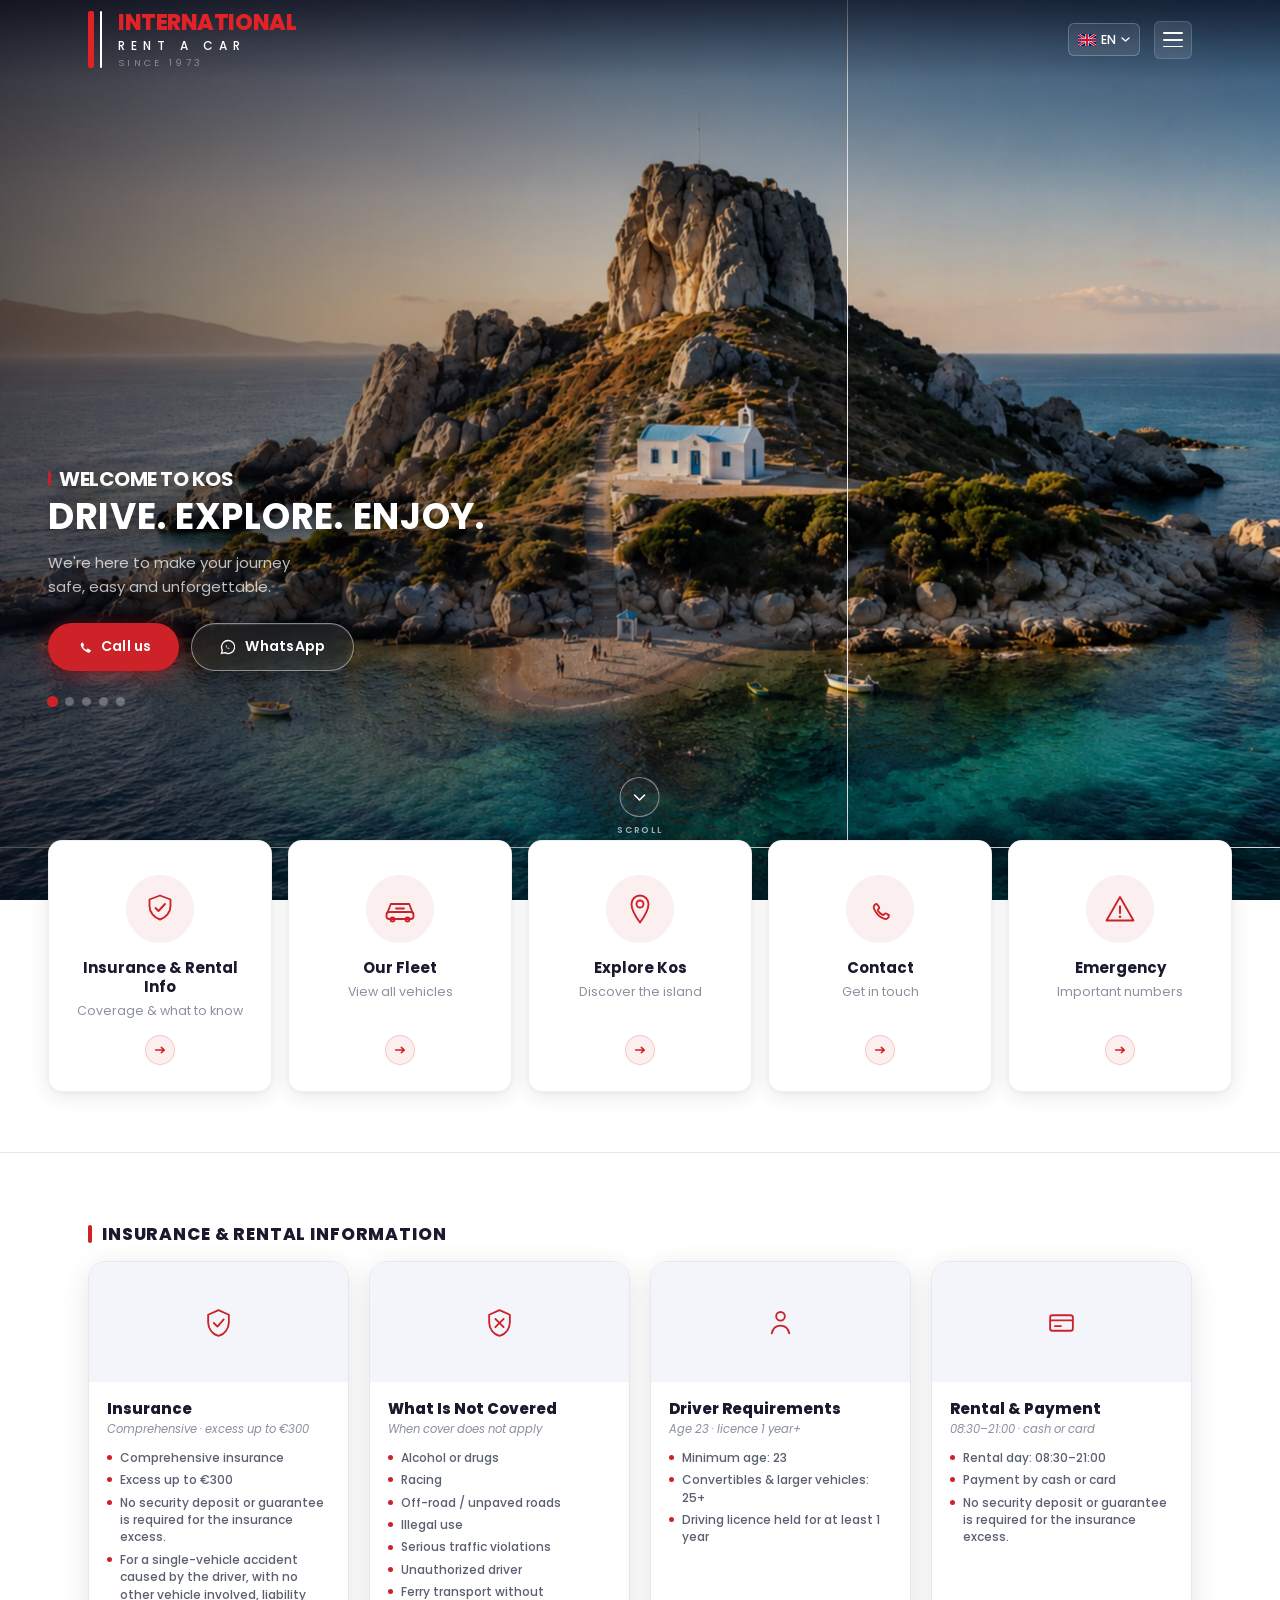
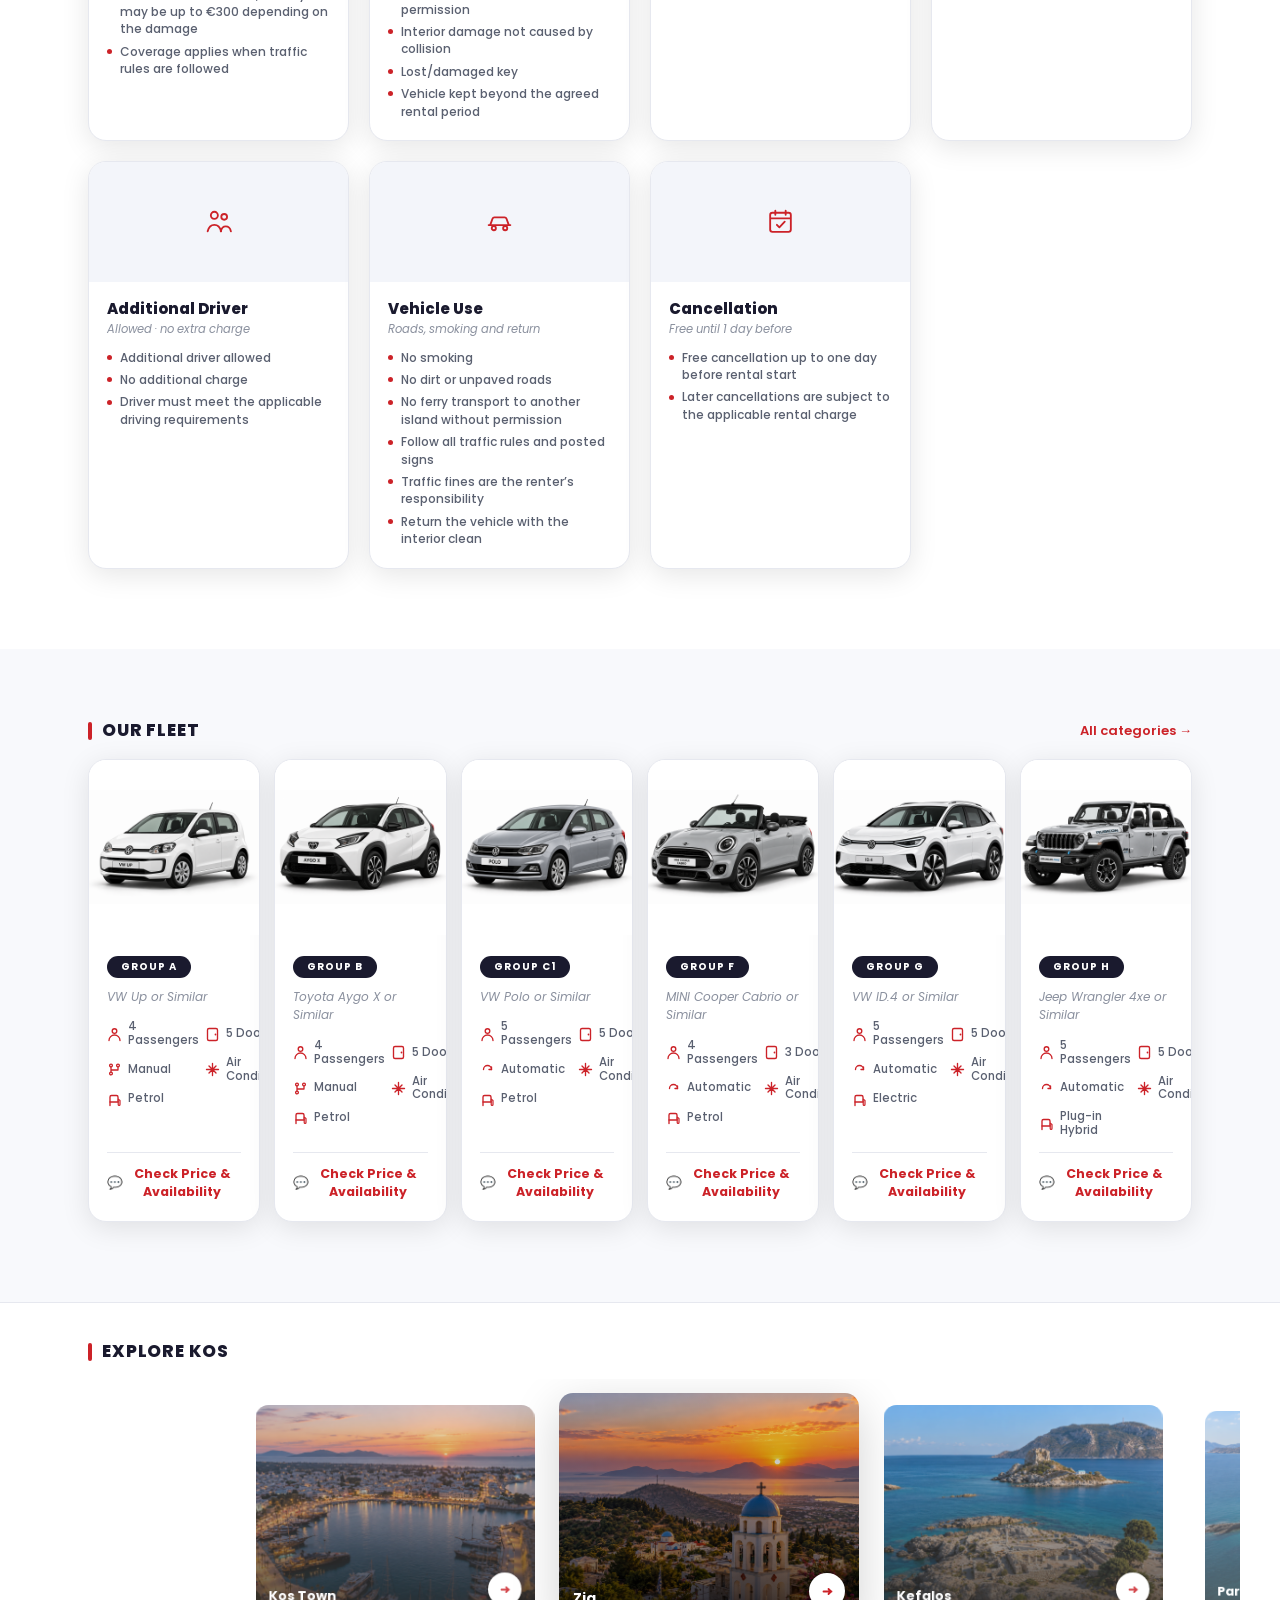
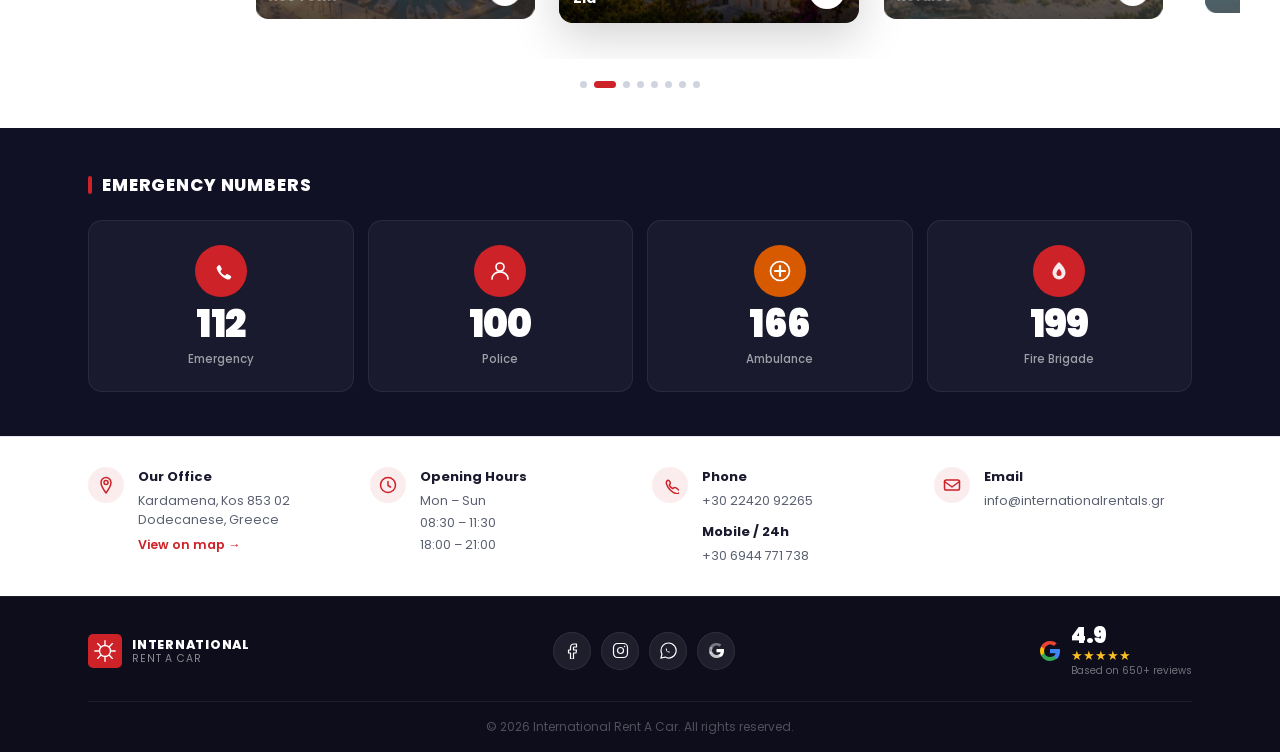
==== commit 20d2dff2: "Optimize hero loading and update rental insurance wording Co-authored-by: Cursor <cursoragent@cursor" ====
--- a/index.html
+++ b/index.html
@@ -111,32 +111,42 @@
 
     <div class="hero__slide active" aria-hidden="true">
       <picture>
+        <source media="(max-width: 639px)" type="image/webp" srcset="assets/images/hero/hero-kos-zia-mobile.webp" />
         <source media="(max-width: 639px)" srcset="assets/images/hero/hero-kos-zia-mobile.png" />
-        <img class="hero__img" src="assets/images/hero/hero-kos-zia-desktop.png" alt="" />
+        <source type="image/webp" srcset="assets/images/hero/hero-kos-zia-desktop.webp" />
+        <img class="hero__img" src="assets/images/hero/hero-kos-zia-desktop.png" alt="" fetchpriority="high" decoding="async" />
       </picture>
     </div>
     <div class="hero__slide" aria-hidden="true">
       <picture>
-        <source media="(max-width: 639px)" srcset="assets/images/hero/hero-kos-kefalos-mobile.png" />
-        <img class="hero__img" src="assets/images/hero/hero-kos-kefalos-desktop.png" alt="" />
+        <source media="(max-width: 639px)" type="image/webp" data-srcset="assets/images/hero/hero-kos-kefalos-mobile.webp" />
+        <source media="(max-width: 639px)" data-srcset="assets/images/hero/hero-kos-kefalos-mobile.png" />
+        <source type="image/webp" data-srcset="assets/images/hero/hero-kos-kefalos-desktop.webp" />
+        <img class="hero__img" data-src="assets/images/hero/hero-kos-kefalos-desktop.png" alt="" decoding="async" />
       </picture>
     </div>
     <div class="hero__slide" aria-hidden="true">
       <picture>
-        <source media="(max-width: 639px)" srcset="assets/images/hero/hero-kos-town-mobile.png" />
-        <img class="hero__img" src="assets/images/hero/hero-kos-town-desktop.png" alt="" />
+        <source media="(max-width: 639px)" type="image/webp" data-srcset="assets/images/hero/hero-kos-town-mobile.webp" />
+        <source media="(max-width: 639px)" data-srcset="assets/images/hero/hero-kos-town-mobile.png" />
+        <source type="image/webp" data-srcset="assets/images/hero/hero-kos-town-desktop.webp" />
+        <img class="hero__img" data-src="assets/images/hero/hero-kos-town-desktop.png" alt="" decoding="async" />
       </picture>
     </div>
     <div class="hero__slide" aria-hidden="true">
       <picture>
-        <source media="(max-width: 639px)" srcset="assets/images/hero/hero-kos-beach-mobile.png" />
-        <img class="hero__img" src="assets/images/hero/hero-kos-beach-desktop.png" alt="" />
+        <source media="(max-width: 639px)" type="image/webp" data-srcset="assets/images/hero/hero-kos-beach-mobile.webp" />
+        <source media="(max-width: 639px)" data-srcset="assets/images/hero/hero-kos-beach-mobile.png" />
+        <source type="image/webp" data-srcset="assets/images/hero/hero-kos-beach-desktop.webp" />
+        <img class="hero__img" data-src="assets/images/hero/hero-kos-beach-desktop.png" alt="" decoding="async" />
       </picture>
     </div>
     <div class="hero__slide" aria-hidden="true">
       <picture>
-        <source media="(max-width: 639px)" srcset="assets/images/hero/hero-kos-road-mobile.png" />
-        <img class="hero__img" src="assets/images/hero/hero-kos-road-desktop.png" alt="" />
+        <source media="(max-width: 639px)" type="image/webp" data-srcset="assets/images/hero/hero-kos-road-mobile.webp" />
+        <source media="(max-width: 639px)" data-srcset="assets/images/hero/hero-kos-road-mobile.png" />
+        <source type="image/webp" data-srcset="assets/images/hero/hero-kos-road-desktop.webp" />
+        <img class="hero__img" data-src="assets/images/hero/hero-kos-road-desktop.png" alt="" decoding="async" />
       </picture>
     </div>
 
@@ -325,6 +335,7 @@
             <ul class="info-card__list">
               <li data-i18n="guide.insurance.l1">Comprehensive insurance</li>
               <li data-i18n="guide.insurance.l2">Excess up to €300</li>
+              <li data-i18n="guide.insurance.deposit">No security deposit or guarantee is required for the insurance excess.</li>
               <li data-i18n="guide.insurance.l3">For a single-vehicle accident caused by the driver, with no other vehicle involved, liability may be up to €300 depending on the damage</li>
               <li data-i18n="guide.insurance.l4">Coverage applies when traffic rules are followed</li>
             </ul>
@@ -397,7 +408,7 @@
             <ul class="info-card__list">
               <li data-i18n="guide.payment.l1">Rental day: 08:30–21:00</li>
               <li data-i18n="guide.payment.l2">Payment by cash or card</li>
-              <li data-i18n="guide.payment.l3">No security deposit</li>
+              <li data-i18n="guide.payment.l3">No security deposit or guarantee is required for the insurance excess.</li>
             </ul>
           </div>
         </article>
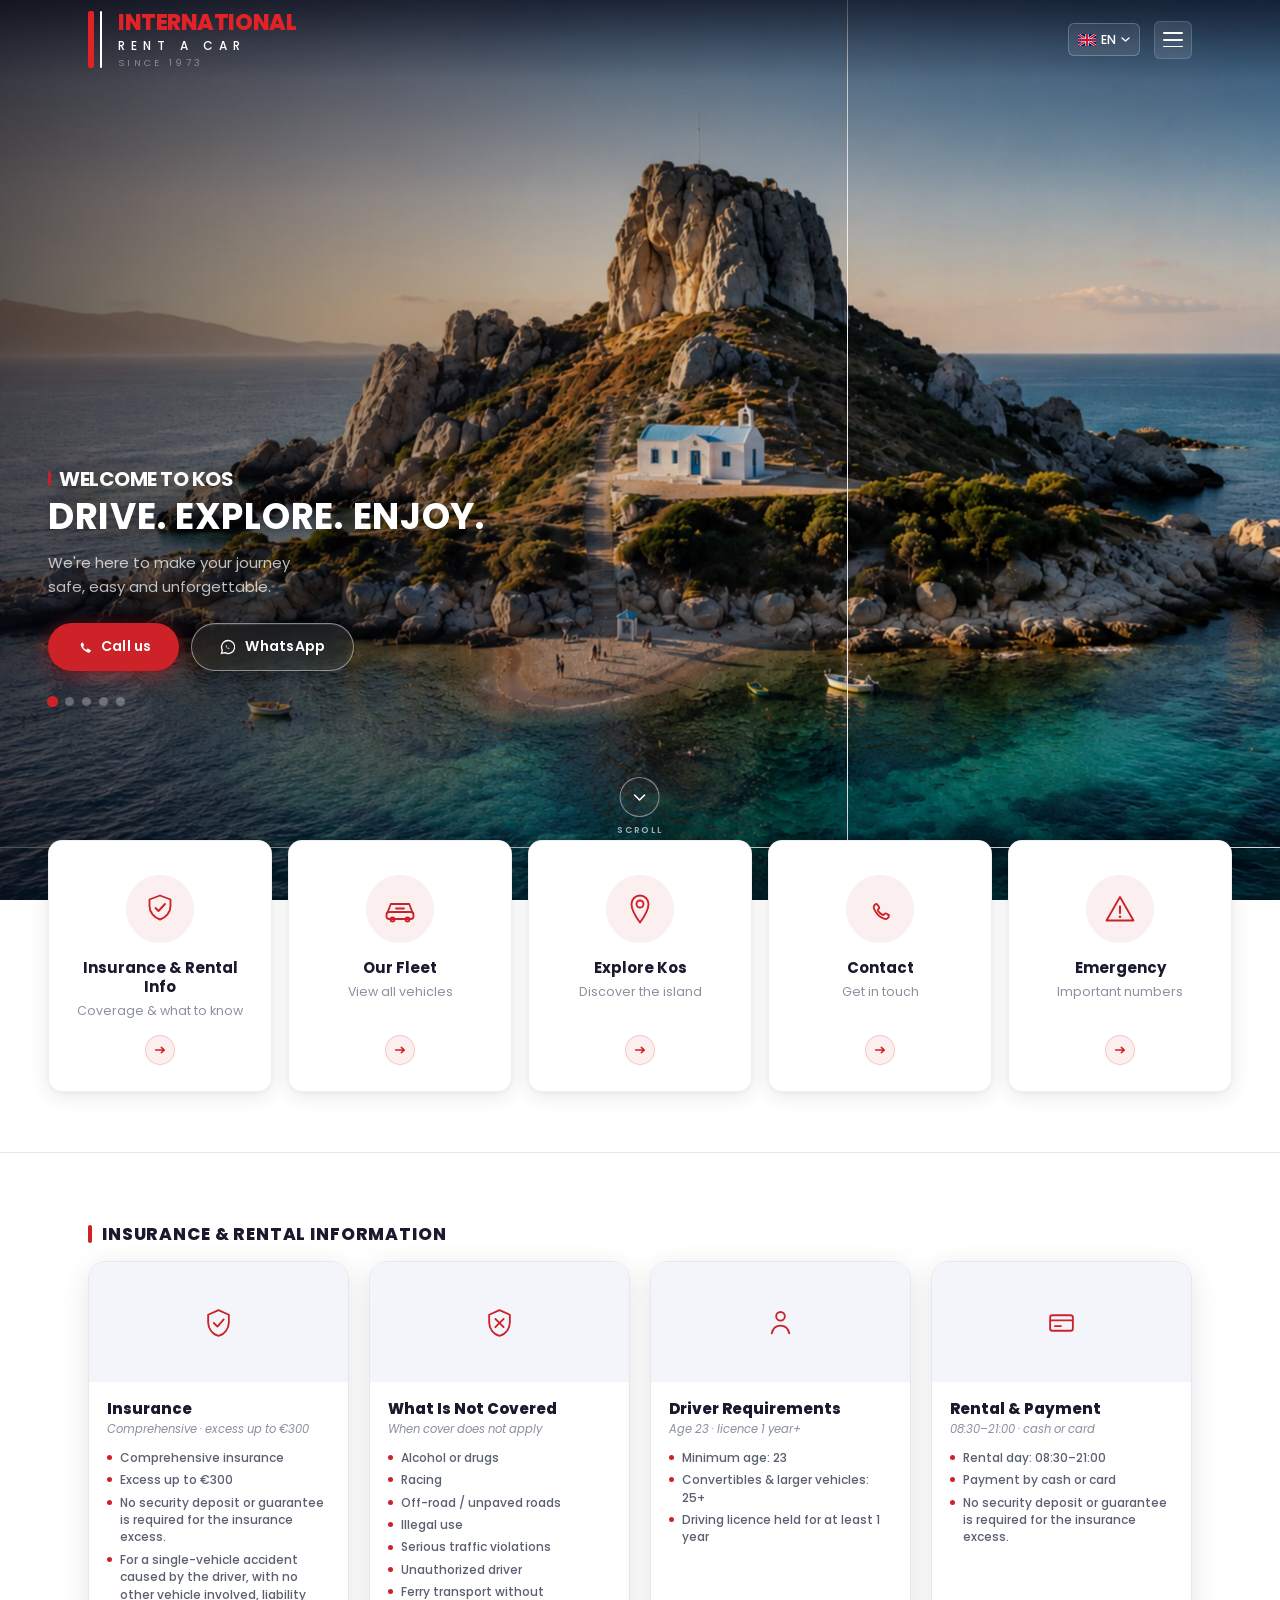
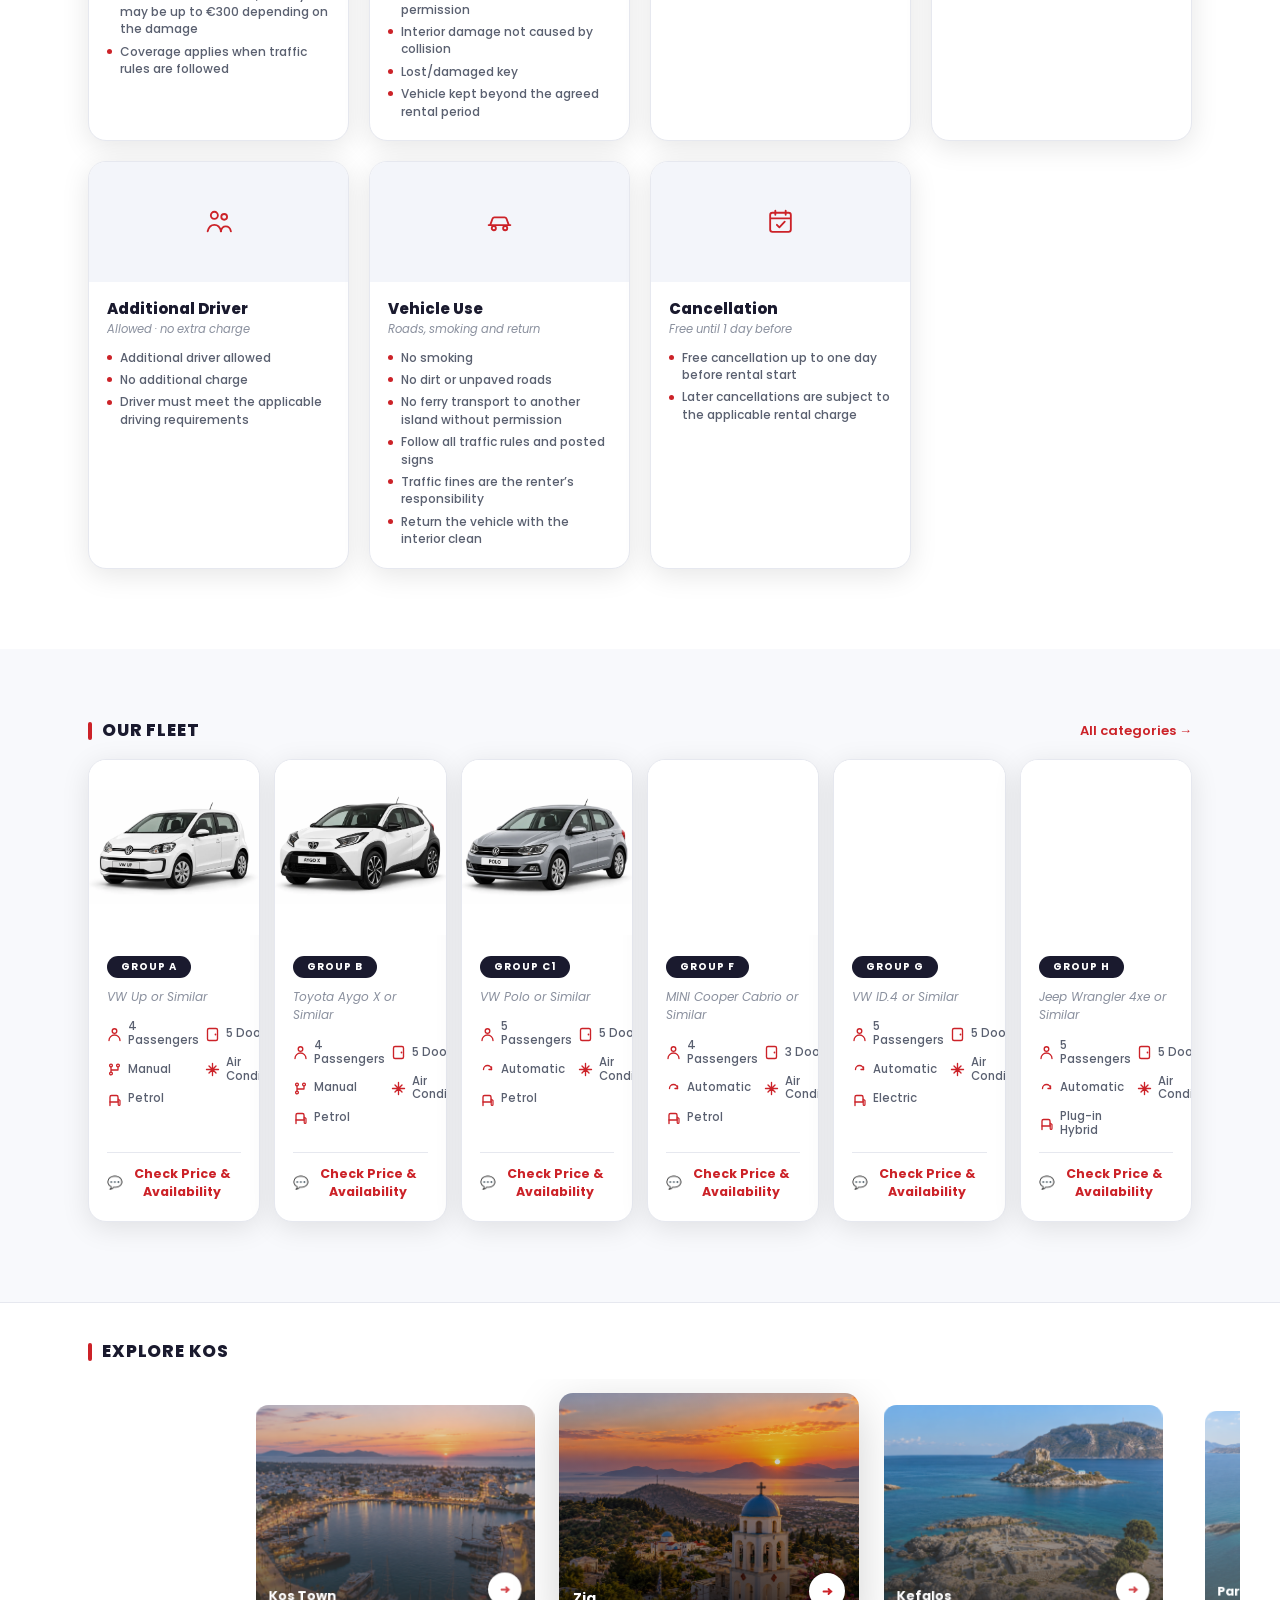
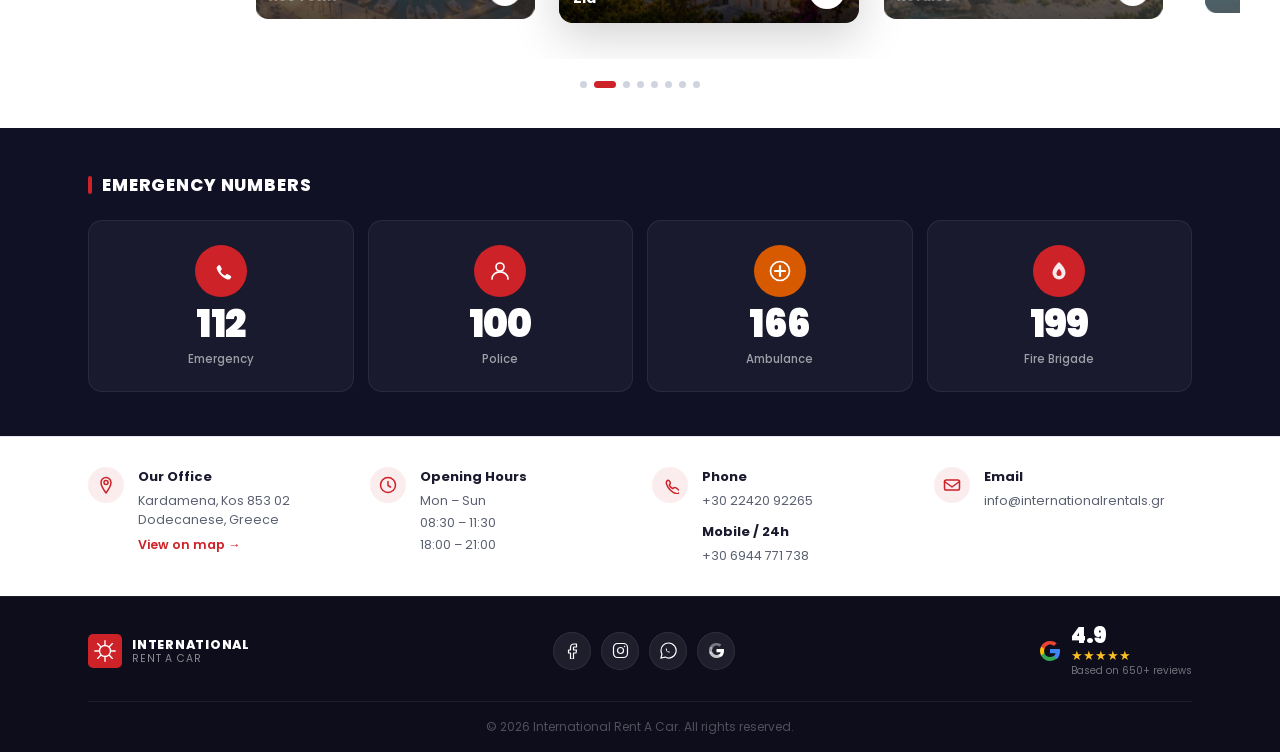
==== commit 3ba18bfd: "Optimize fleet vehicle image loading Co-authored-by: Cursor <cursoragent@cursor.com>" ====
--- a/index.html
+++ b/index.html
@@ -517,14 +517,20 @@
         <!-- Fleet images must be loaded from: assets/images/fleet/cards/ -->
         <article class="fleet-card prem-carousel__card" role="listitem" aria-label="Group A — VW Up or Similar" data-i18n-aria="fleet.cardAria" data-i18n-group="A" data-i18n-name="VW Up">
           <div class="fleet-card__img-wrap">
-            <img
-              src="assets/images/fleet/cards/vw-up-white.png"
-              alt="Group A — VW Up or Similar"
-              data-i18n-alt="fleet.cardAria"
-              data-i18n-group="A"
-              data-i18n-name="VW Up"
-              loading="lazy"
-            />
+            <picture>
+              <source type="image/webp" srcset="assets/images/fleet/cards/vw-up-white.webp" />
+              <img
+                src="assets/images/fleet/cards/vw-up-white.png"
+                alt="Group A — VW Up or Similar"
+                data-i18n-alt="fleet.cardAria"
+                data-i18n-group="A"
+                data-i18n-name="VW Up"
+                width="1536"
+                height="1024"
+                loading="lazy"
+                decoding="async"
+              />
+            </picture>
           </div>
           <div class="fleet-card__body">
             <div class="fleet-card__head">
@@ -579,14 +585,20 @@
         <!-- ── Group B · Economy Auto ────────────────────────────── -->
         <article class="fleet-card prem-carousel__card" role="listitem" aria-label="Group B — Toyota Aygo X or Similar" data-i18n-aria="fleet.cardAria" data-i18n-group="B" data-i18n-name="Toyota Aygo X">
           <div class="fleet-card__img-wrap">
-            <img
-              src="assets/images/fleet/cards/toyota-aygo-x-white.png"
-              alt="Group B — Toyota Aygo X or Similar"
-              data-i18n-alt="fleet.cardAria"
-              data-i18n-group="B"
-              data-i18n-name="Toyota Aygo X"
-              loading="lazy"
-            />
+            <picture>
+              <source type="image/webp" srcset="assets/images/fleet/cards/toyota-aygo-x-white.webp" />
+              <img
+                src="assets/images/fleet/cards/toyota-aygo-x-white.png"
+                alt="Group B — Toyota Aygo X or Similar"
+                data-i18n-alt="fleet.cardAria"
+                data-i18n-group="B"
+                data-i18n-name="Toyota Aygo X"
+                width="1536"
+                height="1024"
+                loading="lazy"
+                decoding="async"
+              />
+            </picture>
           </div>
           <div class="fleet-card__body">
             <div class="fleet-card__head">
@@ -641,14 +653,20 @@
         <!-- ── Group C1 · Compact Auto ───────────────────────────── -->
         <article class="fleet-card prem-carousel__card" role="listitem" aria-label="Group C1 — VW Polo or Similar" data-i18n-aria="fleet.cardAria" data-i18n-group="C1" data-i18n-name="VW Polo">
           <div class="fleet-card__img-wrap">
-            <img
-              src="assets/images/fleet/cards/vw-polo-grey.png.png"
-              alt="Group C1 — VW Polo or Similar"
-              data-i18n-alt="fleet.cardAria"
-              data-i18n-group="C1"
-              data-i18n-name="VW Polo"
-              loading="lazy"
-            />
+            <picture>
+              <source type="image/webp" srcset="assets/images/fleet/cards/vw-polo-grey.webp" />
+              <img
+                src="assets/images/fleet/cards/vw-polo-grey.png.png"
+                alt="Group C1 — VW Polo or Similar"
+                data-i18n-alt="fleet.cardAria"
+                data-i18n-group="C1"
+                data-i18n-name="VW Polo"
+                width="1536"
+                height="1024"
+                loading="lazy"
+                decoding="async"
+              />
+            </picture>
           </div>
           <div class="fleet-card__body">
             <div class="fleet-card__head">
@@ -701,14 +719,20 @@
         <!-- ── Group F · Convertible (specs temporary, pending review) ── -->
         <article class="fleet-card prem-carousel__card" role="listitem" aria-label="Group F — MINI Cooper Cabrio or Similar" data-i18n-aria="fleet.cardAria" data-i18n-group="F" data-i18n-name="MINI Cooper Cabrio">
           <div class="fleet-card__img-wrap">
-            <img
-              src="assets/images/fleet/cards/mini-cooper-cabrio-light-grey.png"
-              alt="Group F — MINI Cooper Cabrio or Similar"
-              data-i18n-alt="fleet.cardAria"
-              data-i18n-group="F"
-              data-i18n-name="MINI Cooper Cabrio"
-              loading="lazy"
-            />
+            <picture>
+              <source type="image/webp" srcset="assets/images/fleet/cards/mini-cooper-cabrio-light-grey.webp" />
+              <img
+                src="assets/images/fleet/cards/mini-cooper-cabrio-light-grey.png"
+                alt="Group F — MINI Cooper Cabrio or Similar"
+                data-i18n-alt="fleet.cardAria"
+                data-i18n-group="F"
+                data-i18n-name="MINI Cooper Cabrio"
+                width="1536"
+                height="1024"
+                loading="lazy"
+                decoding="async"
+              />
+            </picture>
           </div>
           <div class="fleet-card__body">
             <div class="fleet-card__head">
@@ -761,14 +785,20 @@
         <!-- ── Group G · Electric SUV (specs temporary, pending review) ── -->
         <article class="fleet-card prem-carousel__card" role="listitem" aria-label="Group G — VW ID.4 or Similar" data-i18n-aria="fleet.cardAria" data-i18n-group="G" data-i18n-name="VW ID.4">
           <div class="fleet-card__img-wrap">
-            <img
-              src="assets/images/fleet/cards/vw-id4-white.png"
-              alt="Group G — VW ID.4 or Similar"
-              data-i18n-alt="fleet.cardAria"
-              data-i18n-group="G"
-              data-i18n-name="VW ID.4"
-              loading="lazy"
-            />
+            <picture>
+              <source type="image/webp" srcset="assets/images/fleet/cards/vw-id4-white.webp" />
+              <img
+                src="assets/images/fleet/cards/vw-id4-white.png"
+                alt="Group G — VW ID.4 or Similar"
+                data-i18n-alt="fleet.cardAria"
+                data-i18n-group="G"
+                data-i18n-name="VW ID.4"
+                width="1536"
+                height="1024"
+                loading="lazy"
+                decoding="async"
+              />
+            </picture>
           </div>
           <div class="fleet-card__body">
             <div class="fleet-card__head">
@@ -821,14 +851,20 @@
         <!-- ── Group H · SUV 4x4 (specs temporary, pending review) ─── -->
         <article class="fleet-card prem-carousel__card" role="listitem" aria-label="Group H — Jeep Wrangler 4xe or Similar" data-i18n-aria="fleet.cardAria" data-i18n-group="H" data-i18n-name="Jeep Wrangler 4xe">
           <div class="fleet-card__img-wrap">
-            <img
-              src="assets/images/fleet/cards/jeep-wrangler-4xe-silver-open.png"
-              alt="Group H — Jeep Wrangler 4xe or Similar"
-              data-i18n-alt="fleet.cardAria"
-              data-i18n-group="H"
-              data-i18n-name="Jeep Wrangler 4xe"
-              loading="lazy"
-            />
+            <picture>
+              <source type="image/webp" srcset="assets/images/fleet/cards/jeep-wrangler-4xe-silver-open.webp" />
+              <img
+                src="assets/images/fleet/cards/jeep-wrangler-4xe-silver-open.png"
+                alt="Group H — Jeep Wrangler 4xe or Similar"
+                data-i18n-alt="fleet.cardAria"
+                data-i18n-group="H"
+                data-i18n-name="Jeep Wrangler 4xe"
+                width="1536"
+                height="1024"
+                loading="lazy"
+                decoding="async"
+              />
+            </picture>
           </div>
           <div class="fleet-card__body">
             <div class="fleet-card__head">
--- a/css/style.css
+++ b/css/style.css
@@ -942,6 +942,11 @@
 /* Official Fleet image library: assets/images/fleet/cards/
    All Fleet card images must be loaded from this folder.
    All cards share one consistent presentation — contain + center. */
+.fleet-card__img-wrap picture {
+  display: block;
+  width: 100%;
+  height: 100%;
+}
 .fleet-card__img-wrap img {
   width: 100%;
   height: 100%;
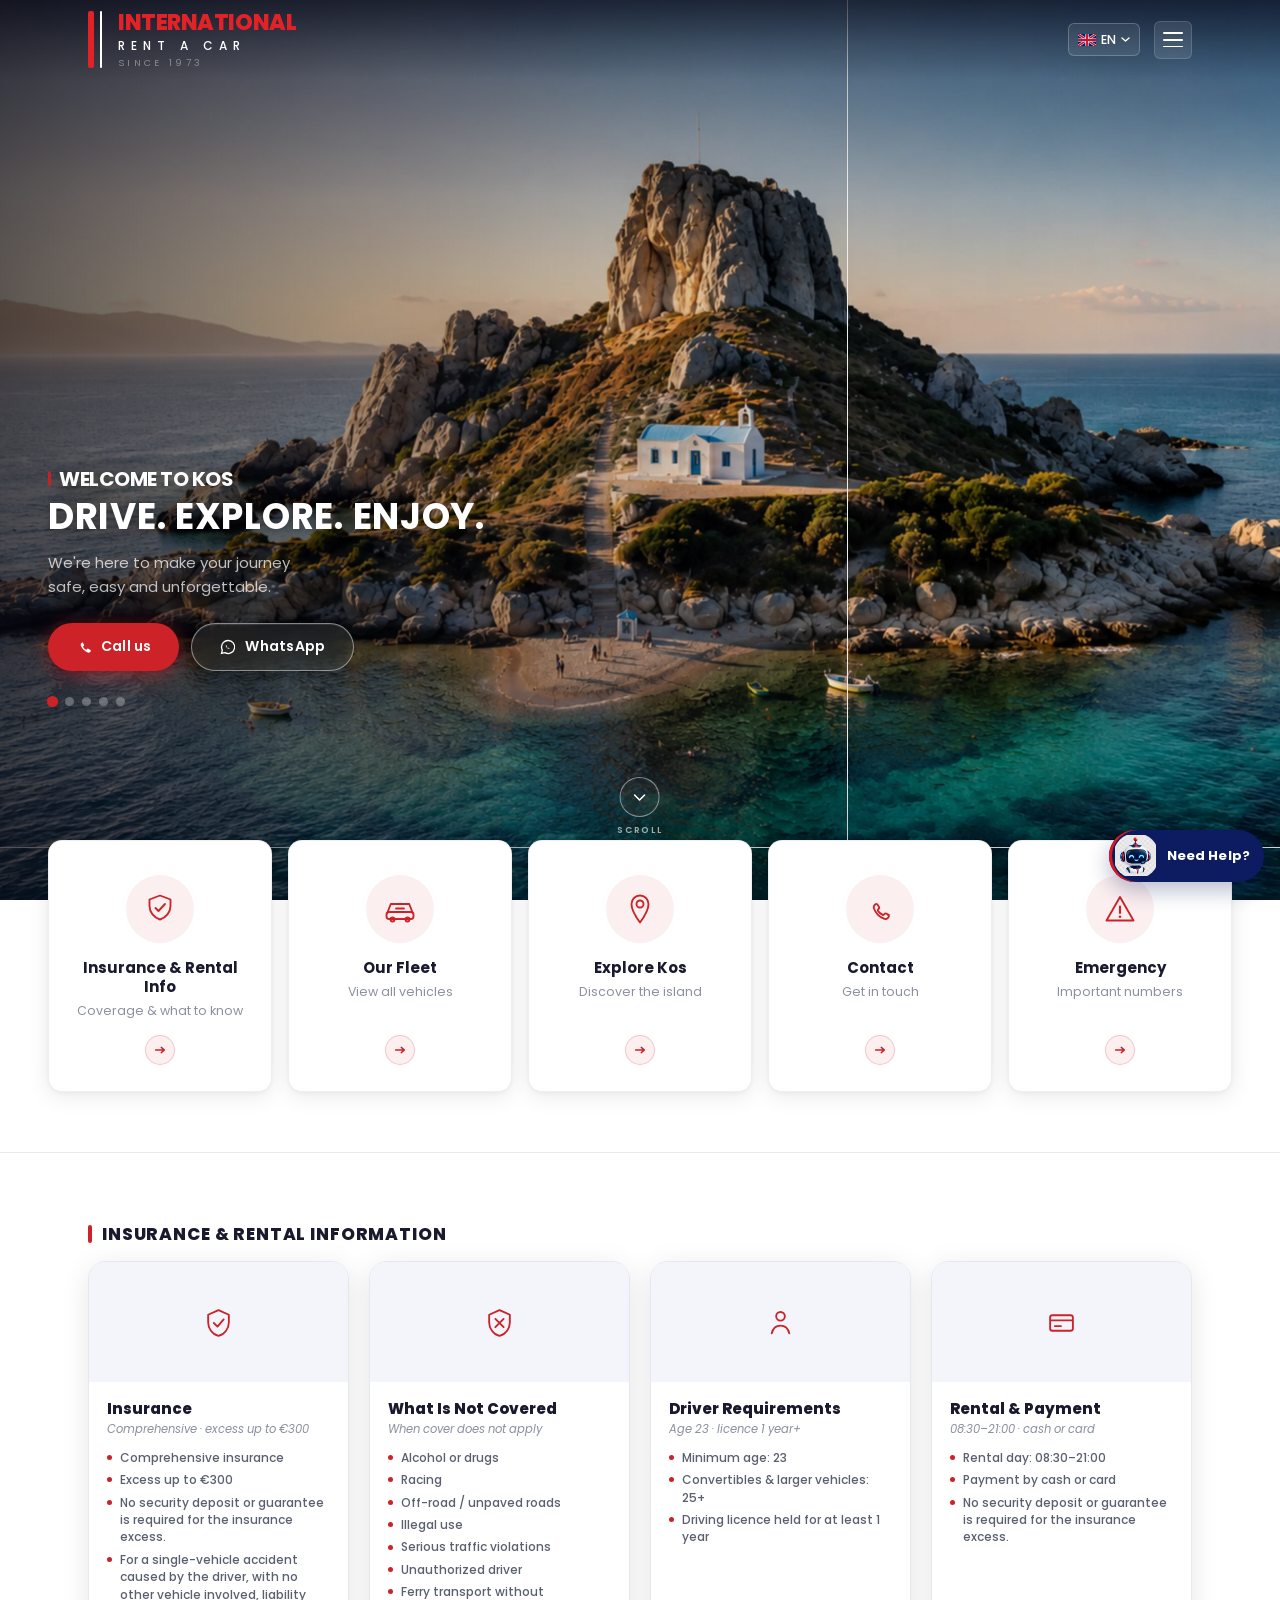
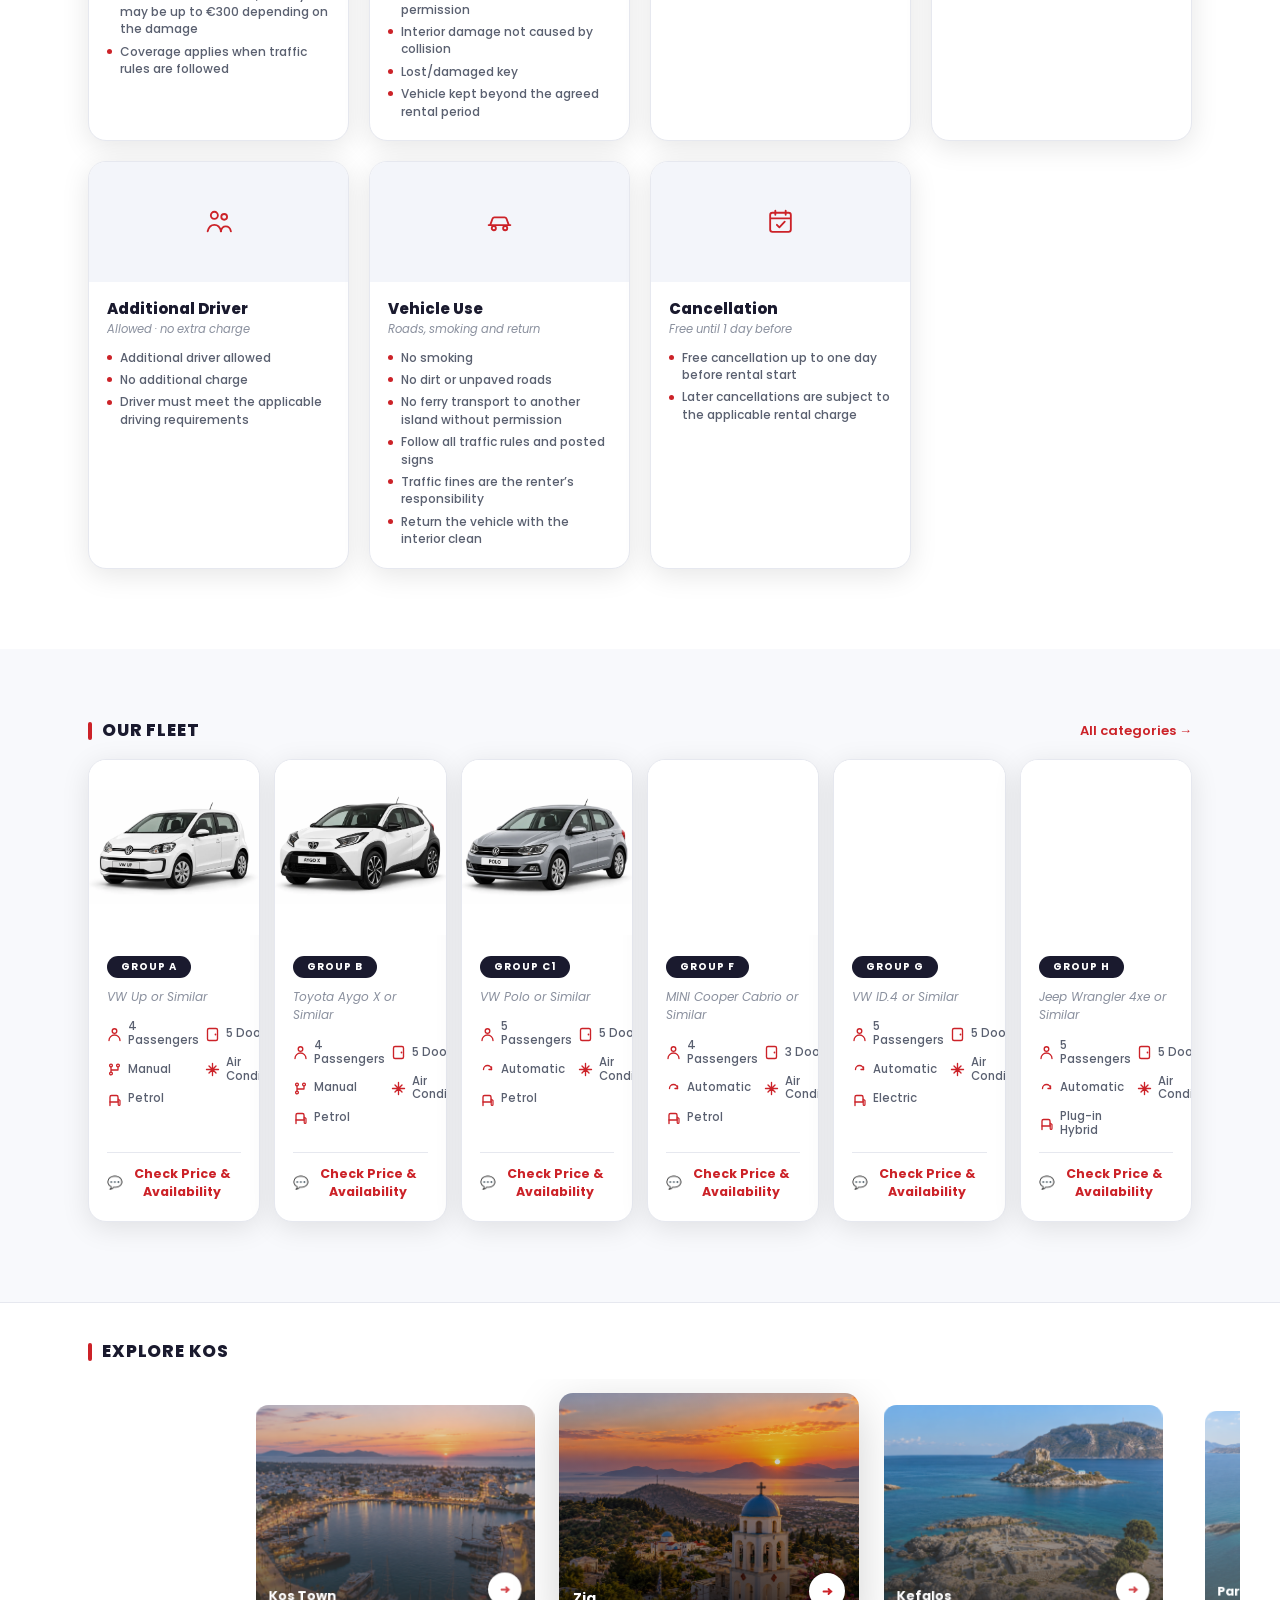
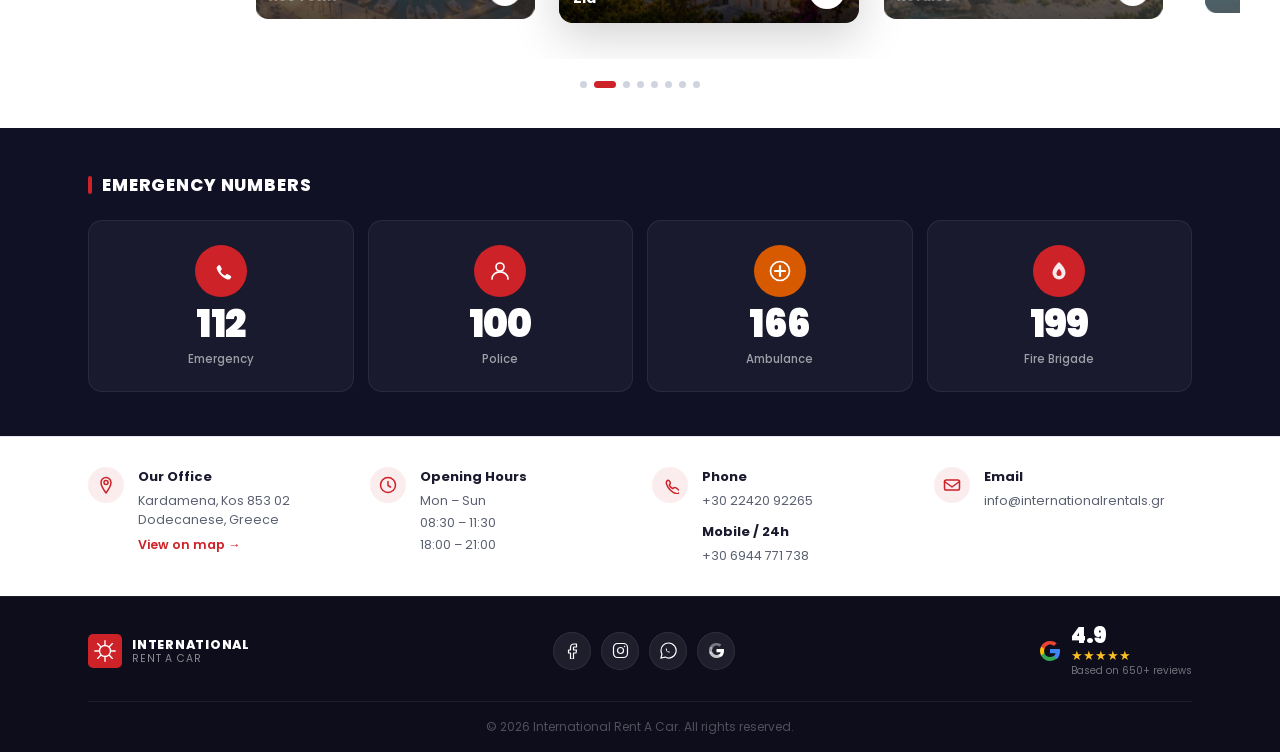
==== commit 90debbbc: "feat: publish International Assistant V1 Core Co-authored-by: Cursor <cursoragent@cursor.com>" ====
--- a/index.html
+++ b/index.html
@@ -9,6 +9,7 @@
   <link rel="preconnect" href="https://fonts.gstatic.com" crossorigin />
   <link href="https://fonts.googleapis.com/css2?family=Bebas+Neue&family=Poppins:ital,wght@0,300;0,400;0,500;0,600;0,700;0,800;0,900;1,400;1,500&display=swap" rel="stylesheet" />
   <link rel="stylesheet" href="css/style.css" />
+  <link rel="stylesheet" href="css/assistant.css" />
 </head>
 <body>
 
@@ -1295,7 +1296,13 @@
     </div>
   </div>
 
+  <div id="assistant-root"></div>
   <script src="js/i18n.js"></script>
+  <script src="js/prices.js"></script>
+  <script src="js/vehicles.js"></script>
+  <script src="js/assistant-knowledge.js"></script>
+  <script src="js/assistant-intents.js"></script>
   <script src="js/app.js"></script>
+  <script src="js/assistant.js"></script>
 </body>
 </html>
--- a/css/assistant.css
+++ b/css/assistant.css
@@ -0,0 +1,340 @@
+/* International Assistant — isolated styles, existing tokens only */
+
+#assistant-root {
+  position: fixed;
+  z-index: 8500;
+  top: auto;
+  left: auto;
+  right: 16px;
+  bottom: 16px;
+  width: auto;
+  height: auto;
+  pointer-events: none;
+}
+
+#assistant-root * { box-sizing: border-box; }
+
+.ia-toggle,
+.ia-panel {
+  pointer-events: auto;
+}
+
+.ia-toggle {
+  display: inline-flex;
+  align-items: center;
+  gap: 8px;
+  height: 52px;
+  min-width: 150px;
+  max-width: 190px;
+  padding: 0 14px 0 12px;
+  border: 0;
+  border-radius: 999px;
+  background: #0D1B60;
+  color: #fff;
+  box-shadow: 0 8px 22px rgba(13, 27, 96, 0.30), inset 3px 0 0 #D71920;
+  cursor: pointer;
+  font: inherit;
+  font-size: 13px;
+  font-weight: 650;
+  letter-spacing: 0.01em;
+  line-height: 1.2;
+  white-space: nowrap;
+  overflow: visible;
+}
+
+.ia-toggle:hover { filter: brightness(1.08); }
+
+.ia-toggle[hidden] {
+  display: none !important;
+}
+
+.ia-mascot {
+  display: inline-flex;
+  align-items: center;
+  justify-content: center;
+  flex-shrink: 0;
+  border-radius: 50%;
+  background: #0D1B60;
+  overflow: hidden;
+  pointer-events: none;
+}
+
+.ia-mascot--fab {
+  width: 46px;
+  height: 46px;
+  margin-left: -8px;
+}
+
+.ia-mascot--head {
+  width: 34px;
+  height: 34px;
+}
+
+.ia-mascot__img {
+  display: block;
+  width: 134%;
+  height: 134%;
+  max-width: none;
+  object-fit: contain;
+  object-position: center 42%;
+}
+
+.ia-mascot--fab .ia-mascot__img {
+  width: 90%;
+  height: 90%;
+}
+
+.ia-toggle__label {
+  overflow: hidden;
+  text-overflow: ellipsis;
+  min-width: 0;
+}
+
+.ia-panel {
+  position: fixed;
+  right: 16px;
+  bottom: 16px;
+  width: min(380px, calc(100vw - 24px));
+  height: min(560px, calc(100dvh - 24px));
+  display: flex;
+  flex-direction: column;
+  background: #fff;
+  border: 1px solid var(--border, #e6e8ef);
+  border-radius: var(--radius-lg, 14px);
+  box-shadow: var(--shadow-lg, 0 8px 40px rgba(0,0,0,0.14));
+  overflow: hidden;
+}
+
+.ia-panel[hidden] { display: none !important; }
+
+.ia-head {
+  display: flex;
+  align-items: center;
+  justify-content: space-between;
+  gap: 12px;
+  padding: 14px 14px 12px 16px;
+  background: var(--dark, #1A1A2E);
+  color: #fff;
+  flex-shrink: 0;
+}
+
+.ia-head__brand {
+  display: flex;
+  align-items: center;
+  gap: 8px;
+  min-width: 0;
+}
+
+.ia-title {
+  margin: 0;
+  font-size: 15px;
+  font-weight: 650;
+  letter-spacing: 0.01em;
+}
+
+.ia-close {
+  width: 32px;
+  height: 32px;
+  border: 0;
+  border-radius: 8px;
+  background: transparent;
+  color: #fff;
+  cursor: pointer;
+  display: inline-flex;
+  align-items: center;
+  justify-content: center;
+}
+
+.ia-close:hover { background: rgba(255, 255, 255, 0.1); }
+
+.ia-log {
+  flex: 1;
+  overflow-y: auto;
+  padding: 14px 14px 8px;
+  display: flex;
+  flex-direction: column;
+  gap: 10px;
+  background: var(--off-white, #f8f9fc);
+}
+
+.ia-msg { max-width: 92%; display: flex; flex-direction: column; gap: 6px; }
+.ia-msg--user { align-self: flex-end; }
+.ia-msg--assistant { align-self: flex-start; }
+
+.ia-msg__bubble {
+  padding: 10px 12px;
+  border-radius: 12px;
+  font-size: 13.5px;
+  line-height: 1.45;
+  white-space: pre-wrap;
+  word-break: break-word;
+}
+
+.ia-msg--user .ia-msg__bubble {
+  background: var(--dark, #1A1A2E);
+  color: #fff;
+  border-bottom-right-radius: 4px;
+}
+
+.ia-msg--assistant .ia-msg__bubble {
+  background: #fff;
+  color: var(--text, #1a1a2e);
+  border: 1px solid var(--border, #e6e8ef);
+  border-bottom-left-radius: 4px;
+}
+
+.ia-wa {
+  display: inline-flex;
+  align-items: center;
+  justify-content: center;
+  align-self: flex-start;
+  padding: 7px 12px;
+  border-radius: 999px;
+  background: #25d366;
+  color: #fff !important;
+  font-size: 12.5px;
+  font-weight: 650;
+  text-decoration: none;
+}
+
+.ia-fleet {
+  display: inline-flex;
+  align-items: center;
+  justify-content: center;
+  align-self: flex-start;
+  margin-top: 8px;
+  padding: 7px 12px;
+  border-radius: 999px;
+  background: #0D1B60;
+  color: #fff !important;
+  font-size: 12.5px;
+  font-weight: 650;
+  text-decoration: none;
+}
+
+.ia-chips {
+  padding: 8px 12px 4px;
+  display: flex;
+  flex-wrap: wrap;
+  gap: 6px;
+  background: #fff;
+  border-top: 1px solid var(--border, #e6e8ef);
+  flex-shrink: 0;
+}
+
+.ia-chips[hidden] { display: none !important; }
+
+.ia-chips__label {
+  width: 100%;
+  margin: 0 0 2px;
+  font-size: 11px;
+  color: var(--text-2, #5a6070);
+}
+
+.ia-chip {
+  border: 1px solid var(--border, #e6e8ef);
+  background: var(--card-bg, #f3f5fa);
+  color: var(--text, #1a1a2e);
+  border-radius: 999px;
+  padding: 6px 10px;
+  font-size: 12px;
+  cursor: pointer;
+}
+
+.ia-chip:hover { background: var(--red-light, rgba(204,34,40,0.08)); }
+
+.ia-form {
+  display: flex;
+  gap: 8px;
+  padding: 10px 12px calc(10px + env(safe-area-inset-bottom, 0px));
+  background: #fff;
+  border-top: 1px solid var(--border, #e6e8ef);
+  flex-shrink: 0;
+}
+
+.ia-input {
+  flex: 1;
+  min-width: 0;
+  height: 40px;
+  border: 1px solid var(--border, #e6e8ef);
+  border-radius: var(--radius, 10px);
+  padding: 0 12px;
+  font: inherit;
+  font-size: 14px;
+}
+
+.ia-send {
+  height: 40px;
+  padding: 0 14px;
+  border: 0;
+  border-radius: var(--radius, 10px);
+  background: var(--red, #CC2228);
+  color: #fff;
+  font-weight: 700;
+  cursor: pointer;
+}
+
+.ia-wa-slot { display: none; }
+
+@media (max-width: 640px) {
+  #assistant-root {
+    right: max(12px, env(safe-area-inset-right, 0px));
+    bottom: max(12px, env(safe-area-inset-bottom, 0px));
+  }
+  #assistant-root.ia-root--open {
+    top: 0;
+    left: 0;
+    right: 0;
+    bottom: 0;
+    width: auto;
+    height: auto;
+  }
+  .ia-panel {
+    position: absolute;
+    top: 0;
+    right: 0;
+    bottom: 0;
+    left: 0;
+    width: auto;
+    max-width: 100%;
+    height: auto;
+    max-height: 100%;
+    border-radius: 16px 16px 0 0;
+    padding-bottom: env(safe-area-inset-bottom, 0px);
+  }
+  .ia-head,
+  .ia-log,
+  .ia-chips,
+  .ia-form {
+    min-width: 0;
+    max-width: 100%;
+  }
+  .ia-title {
+    min-width: 0;
+    overflow: hidden;
+    text-overflow: ellipsis;
+  }
+  .ia-chip {
+    max-width: 100%;
+    min-width: 0;
+  }
+  .ia-send {
+    flex-shrink: 0;
+  }
+  .ia-toggle {
+    height: 50px;
+    min-width: 145px;
+    max-width: 175px;
+    font-size: 12.5px;
+    padding: 0 12px 0 10px;
+  }
+  .ia-mascot--fab {
+    width: 42px;
+    height: 42px;
+    margin-left: -8px;
+  }
+  .ia-mascot--head {
+    width: 32px;
+    height: 32px;
+  }
+}
